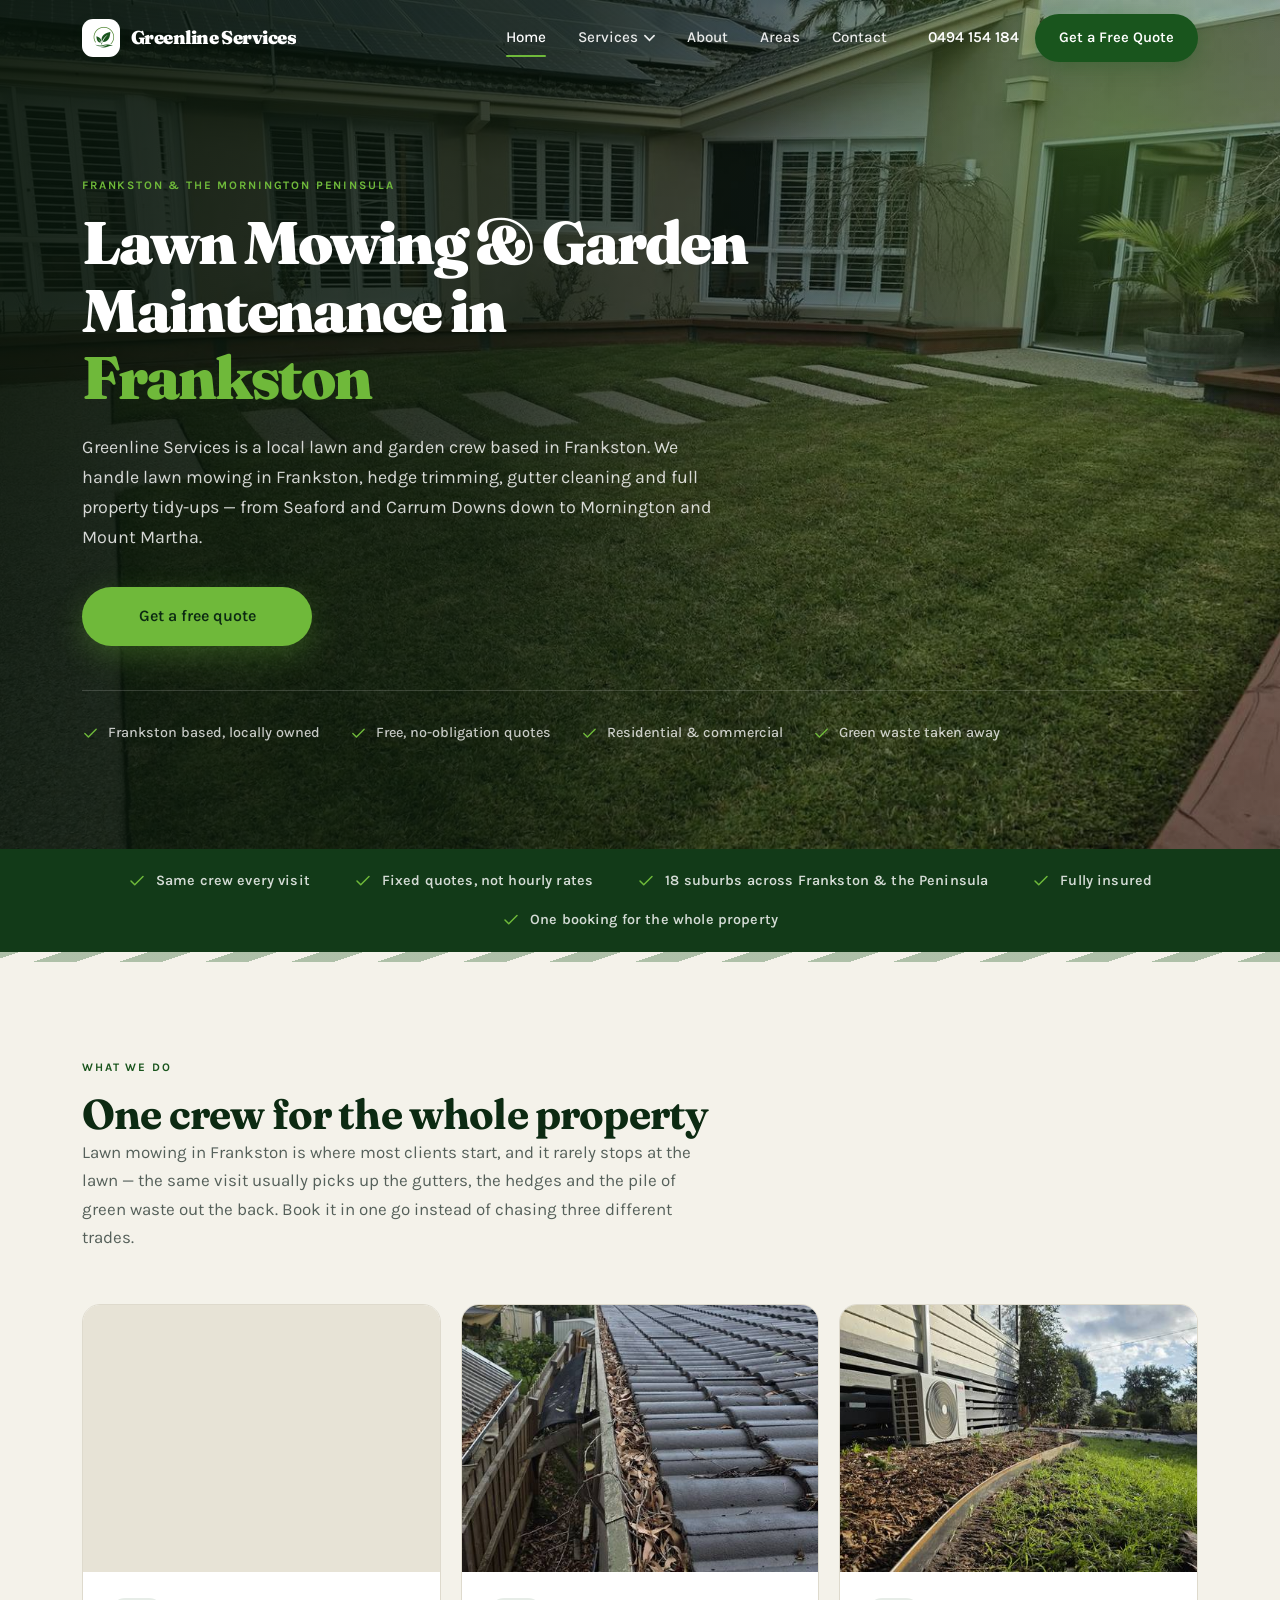
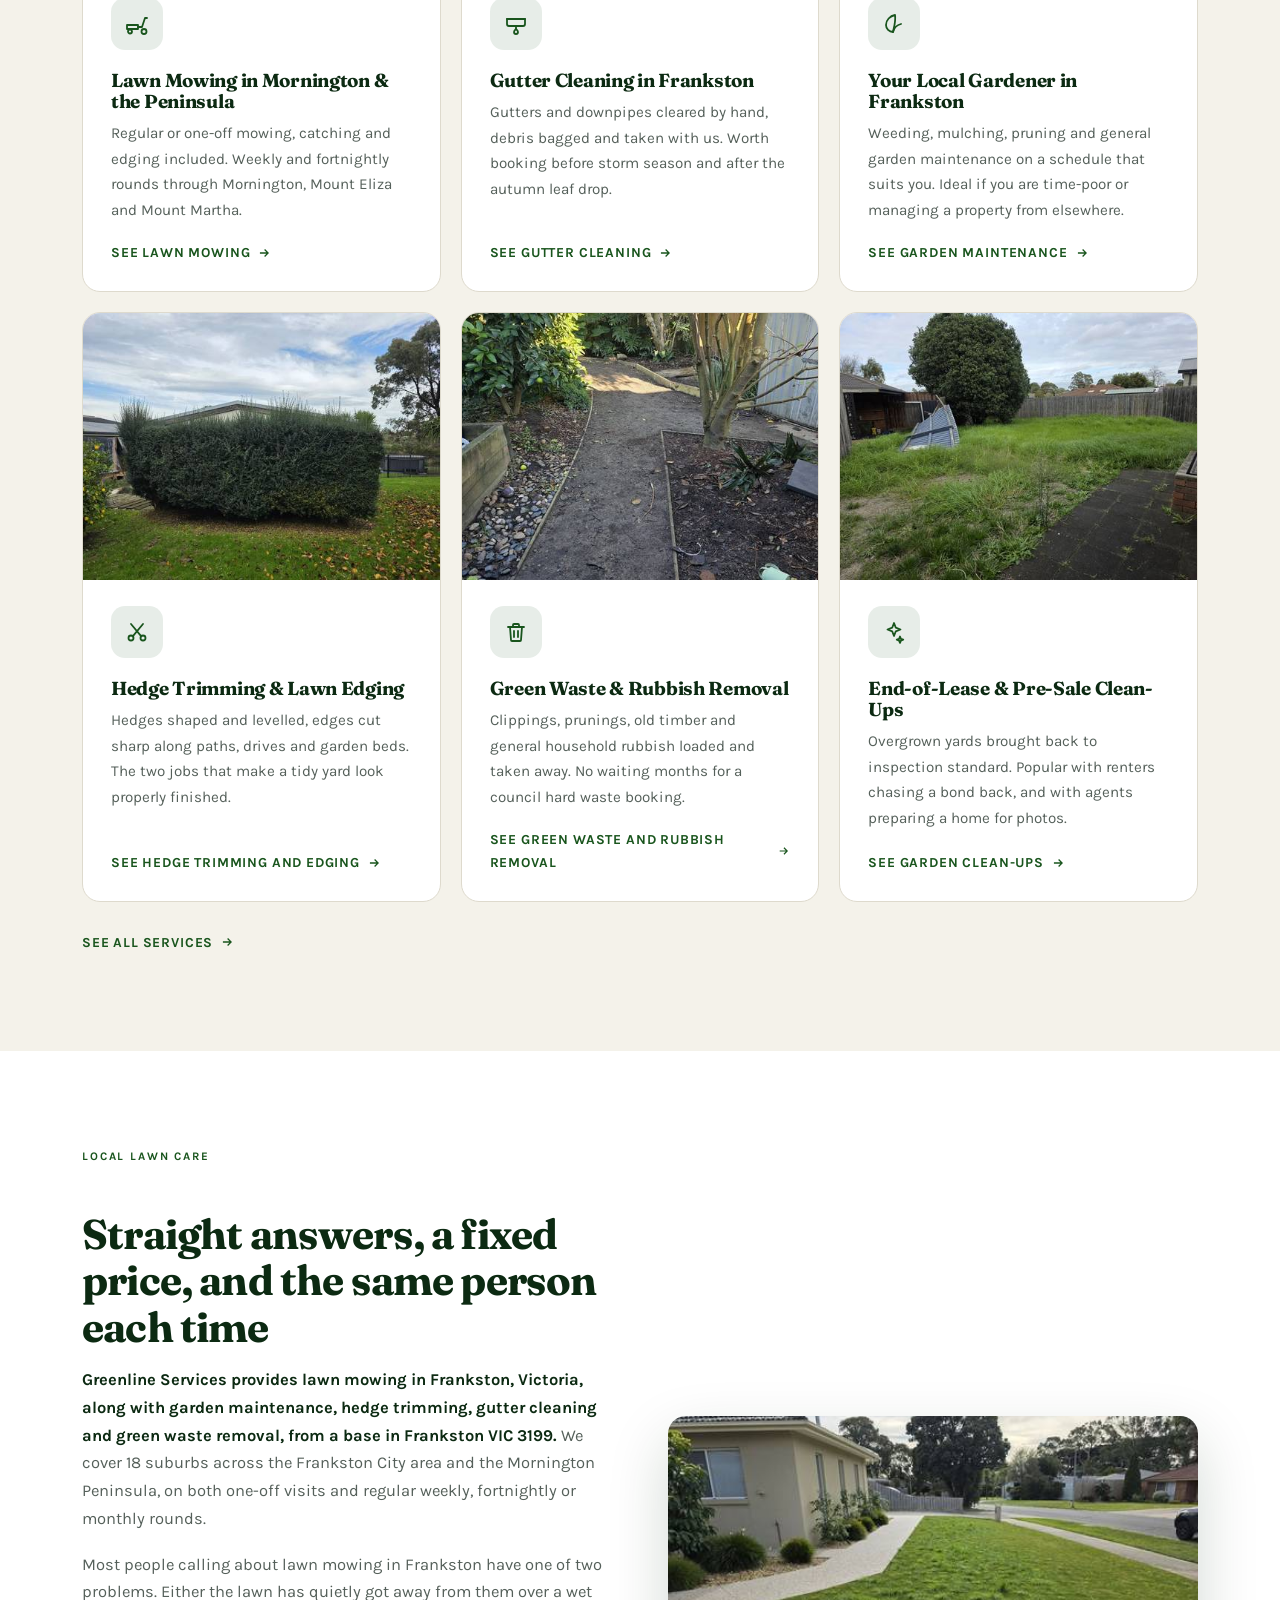
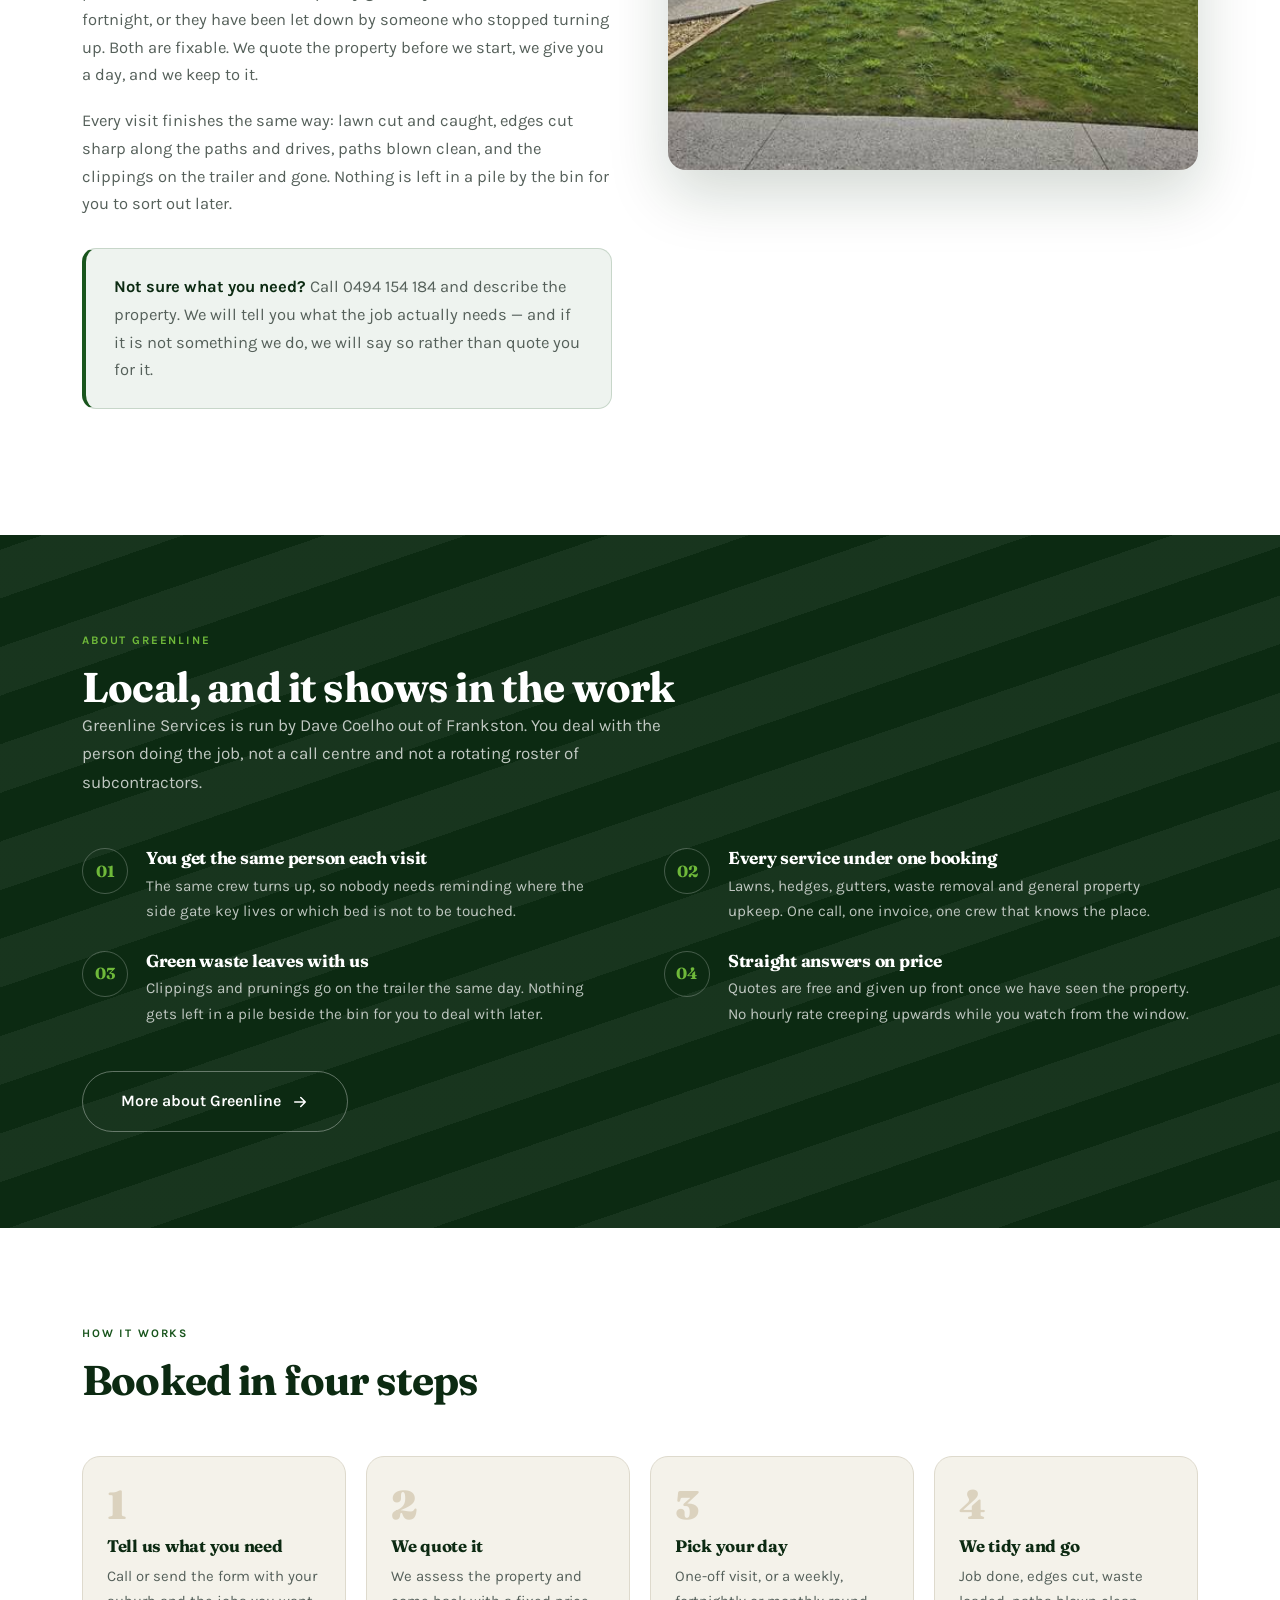
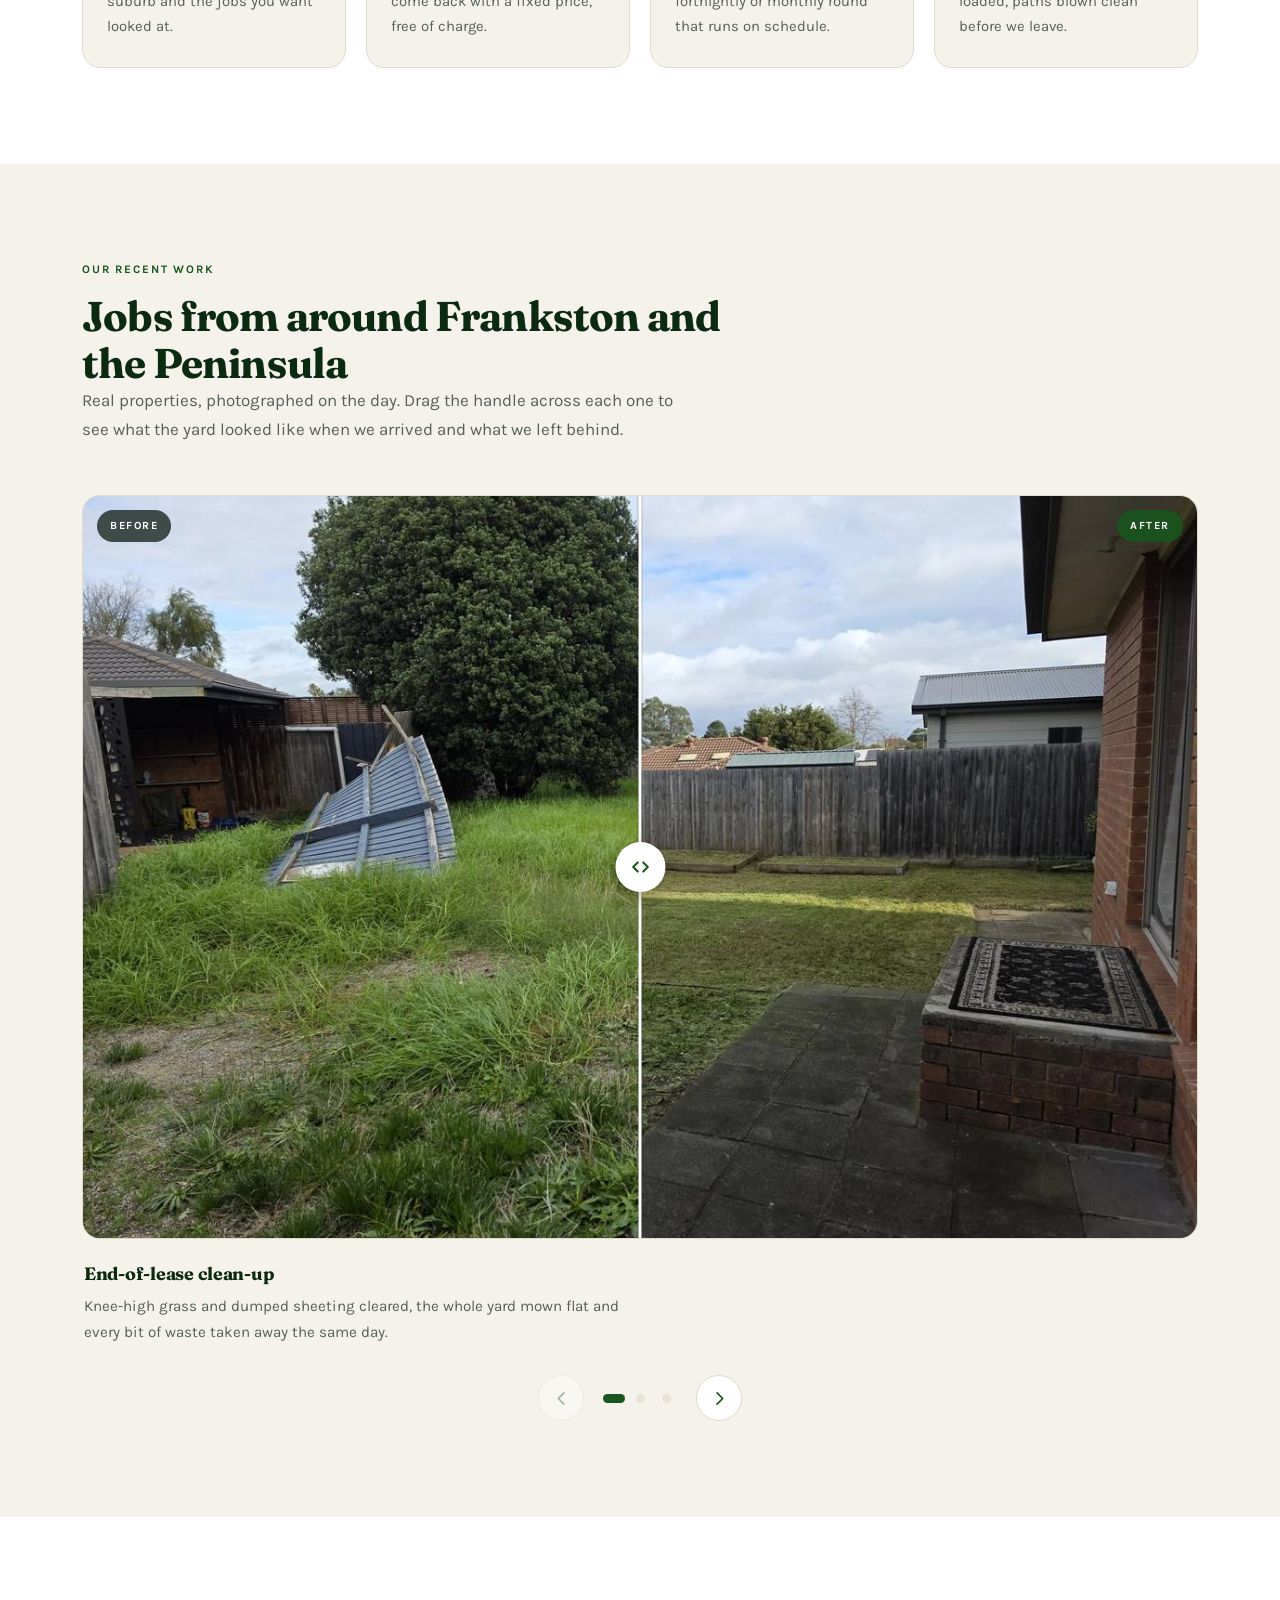
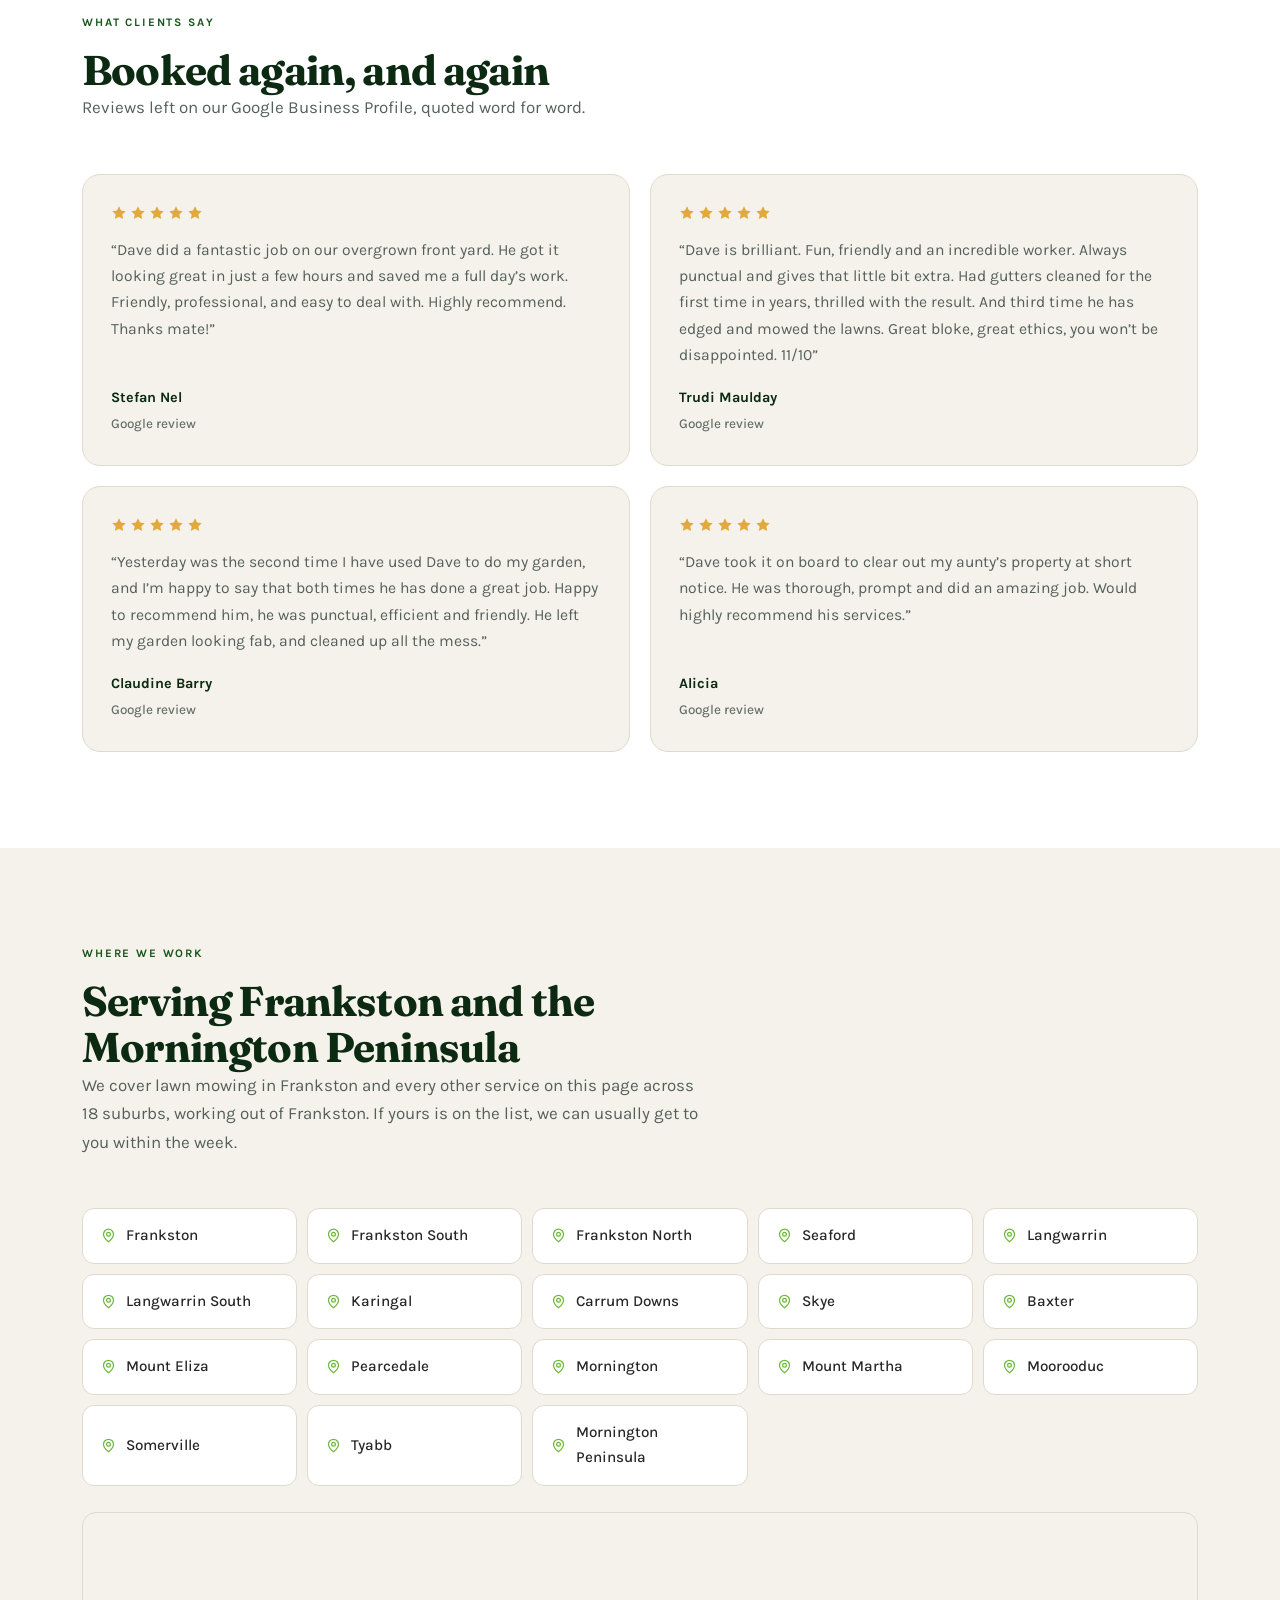
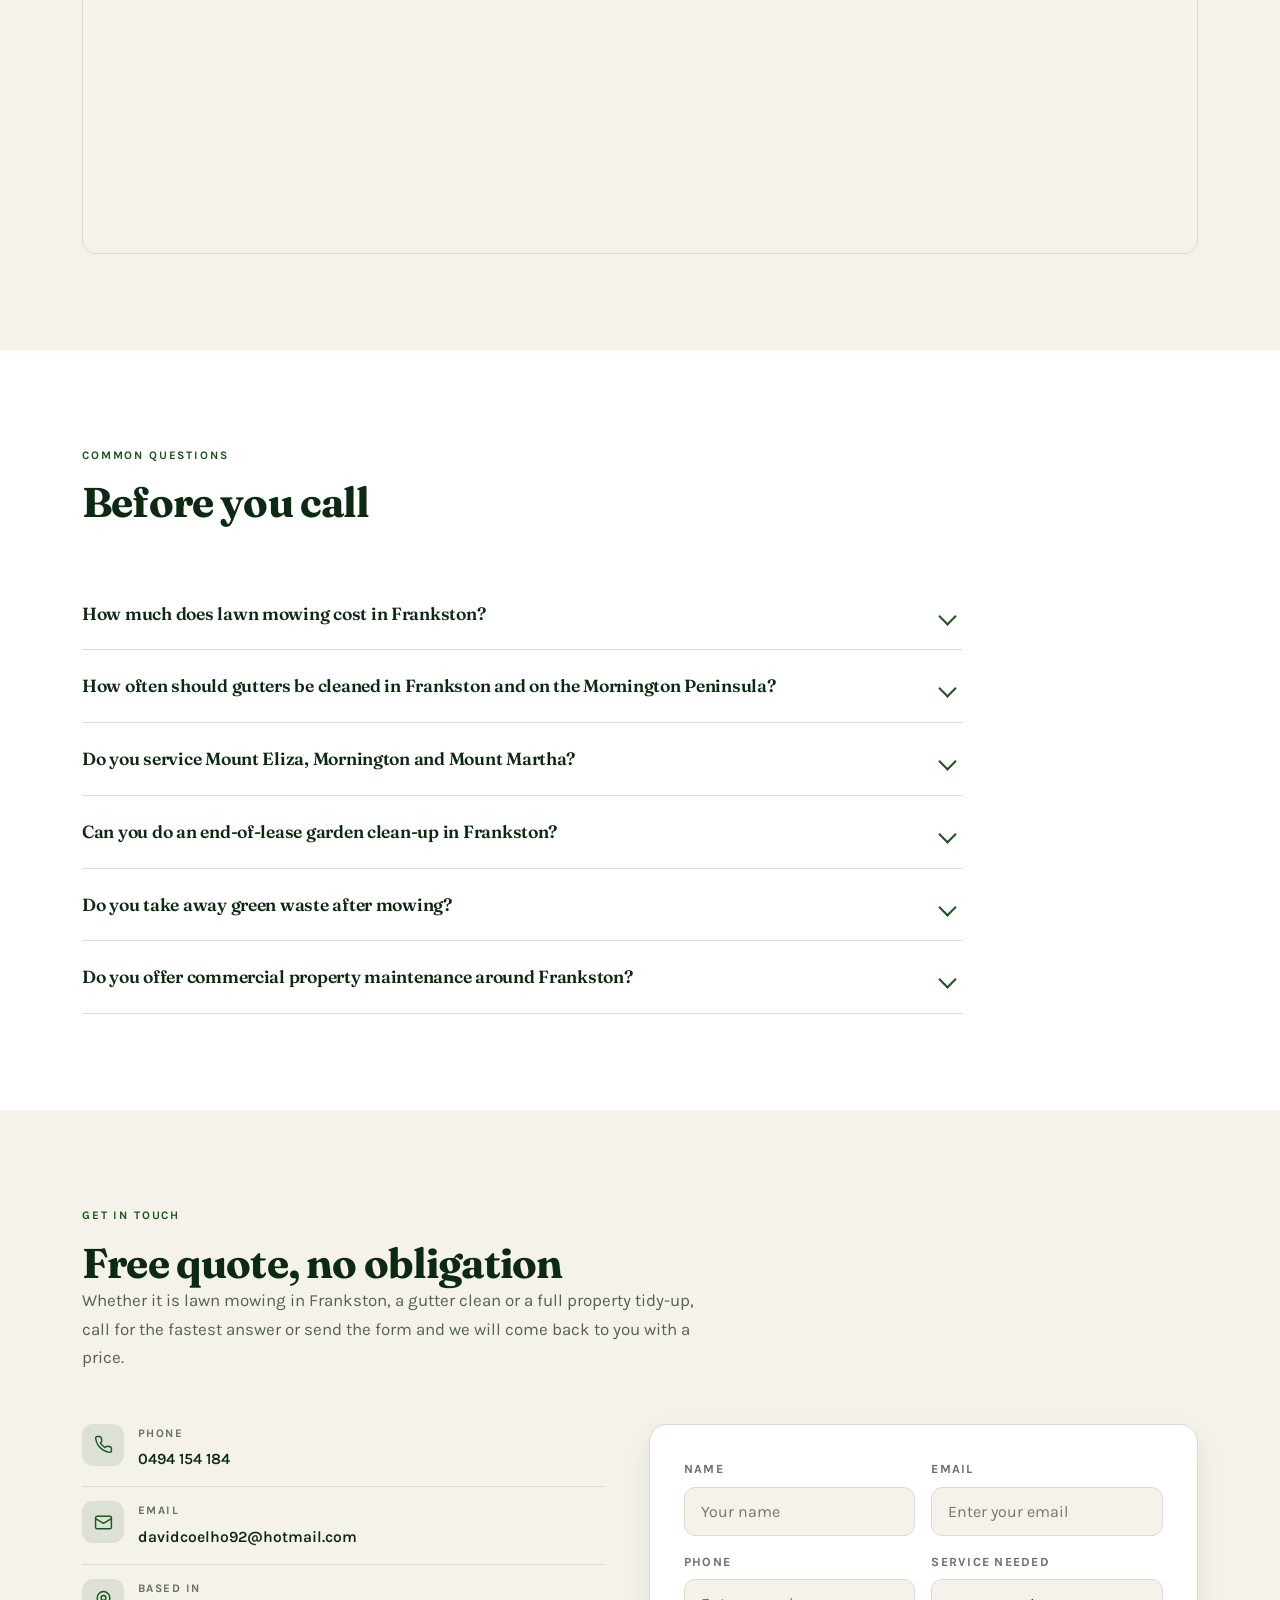
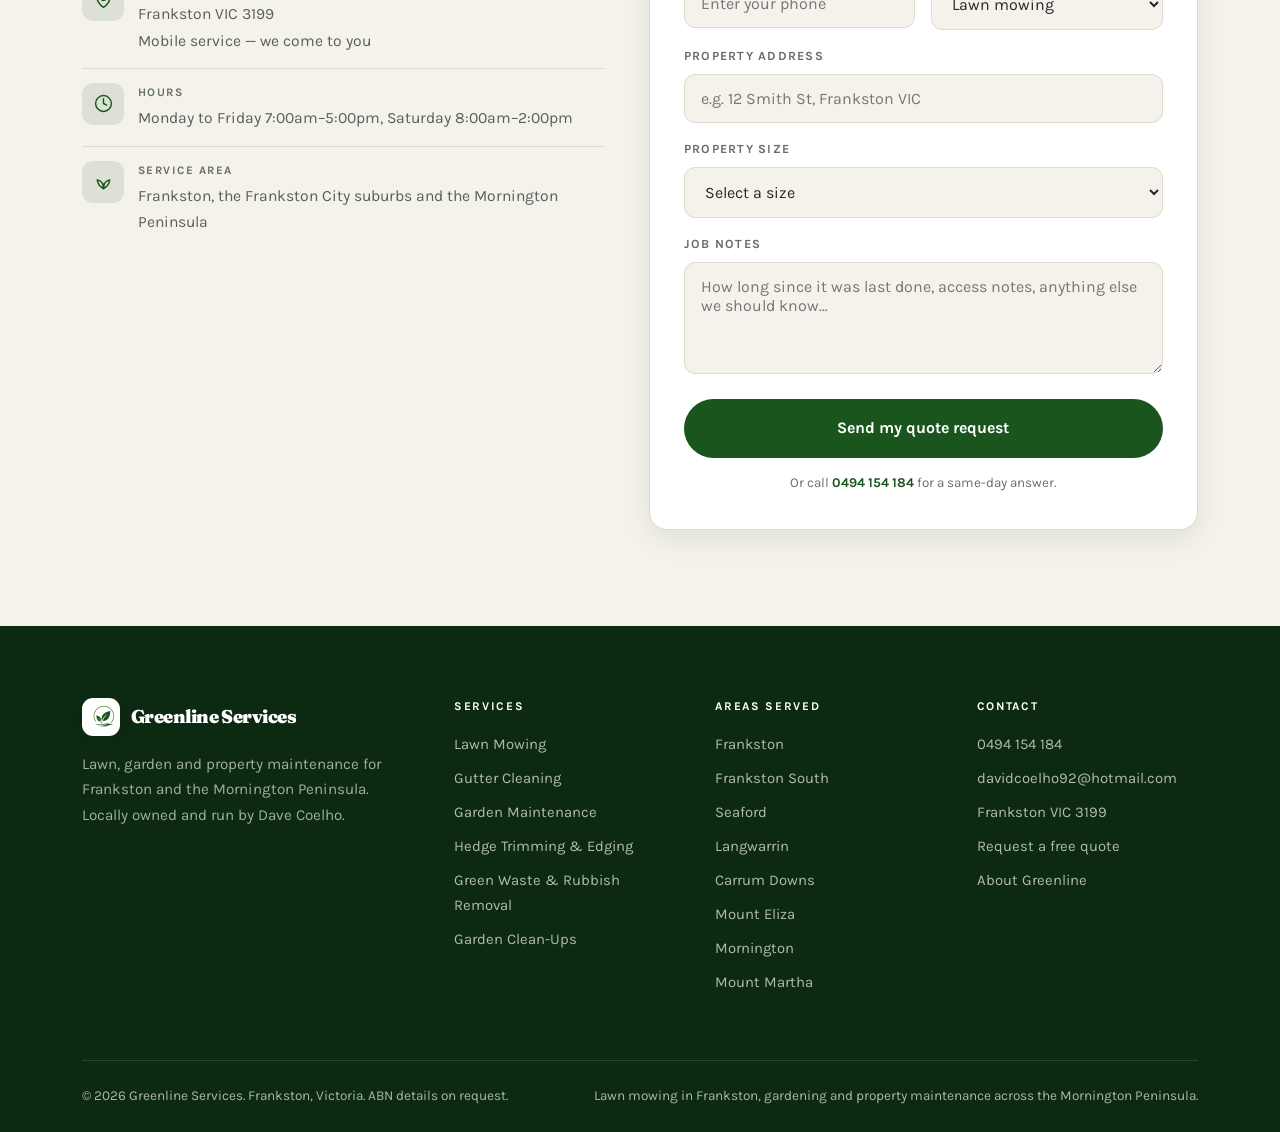
==== index.html @ 337bbac2 "Show only suburb, state and postcode; keep the street address in JSON-LD Visitors now see "Frankston" ====
<!DOCTYPE html>
<html lang="en-AU">
<head>
<meta charset="utf-8">
<meta name="viewport" content="width=device-width, initial-scale=1">
<title>Lawn Mowing Frankston | Garden Care | Greenline Services</title>
<meta name="description" content="Lawn mowing in Frankston from Greenline Services. Local lawn care, garden maintenance, hedge trimming and gutter cleaning across the Mornington Peninsula.">
<link rel="canonical" href="https://greenlineservices.com.au/">
<meta name="robots" content="index, follow, max-image-preview:large, max-snippet:-1">
<meta name="theme-color" content="#0C2A12">
<meta name="geo.region" content="AU-VIC">
<meta name="geo.placename" content="Frankston, Victoria">
<meta name="geo.position" content="-38.1442;145.1281">
<meta name="ICBM" content="-38.1442, 145.1281">

<meta property="og:type" content="website">
<meta property="og:locale" content="en_AU">
<meta property="og:site_name" content="Greenline Services">
<meta property="og:title" content="Lawn Mowing Frankston | Garden Care | Greenline Services">
<meta property="og:description" content="Lawn mowing in Frankston from Greenline Services. Local lawn care, garden maintenance, hedge trimming and gutter cleaning across the Mornington Peninsula.">
<meta property="og:url" content="https://greenlineservices.com.au/">
<meta property="og:image" content="https://greenlineservices.com.au/assets/img/og.jpg">
<meta name="twitter:card" content="summary_large_image">
<meta name="twitter:title" content="Lawn Mowing Frankston | Garden Care | Greenline Services">
<meta name="twitter:description" content="Lawn mowing in Frankston from Greenline Services. Local lawn care, garden maintenance, hedge trimming and gutter cleaning across the Mornington Peninsula.">
<meta name="twitter:image" content="https://greenlineservices.com.au/assets/img/og.jpg">

<link rel="preconnect" href="https://fonts.googleapis.com">
<link rel="preconnect" href="https://fonts.gstatic.com" crossorigin>
<link rel="preload" as="style" href="https://fonts.googleapis.com/css2?family=Fraunces:opsz,wght@9..144,600;9..144,700;9..144,900&family=Karla:wght@400;500;600;700&display=swap">
<link rel="stylesheet" href="https://fonts.googleapis.com/css2?family=Fraunces:opsz,wght@9..144,600;9..144,700;9..144,900&family=Karla:wght@400;500;600;700&display=swap" media="print" onload="this.media='all'">
<noscript><link rel="stylesheet" href="https://fonts.googleapis.com/css2?family=Fraunces:opsz,wght@9..144,600;9..144,700;9..144,900&family=Karla:wght@400;500;600;700&display=swap"></noscript>
<link rel="icon" href="/assets/img/favicon-32.png" sizes="32x32" type="image/png">
<link rel="icon" href="/assets/img/icon-192.png" sizes="192x192" type="image/png">
<link rel="apple-touch-icon" href="/assets/img/apple-touch-icon.png">
<link rel="stylesheet" href="/assets/css/site.min.css">
<link rel="preload" as="image" href="/assets/img/hero.jpg" imagesrcset="/assets/img/hero-480.jpg 480w, /assets/img/hero-800.jpg 800w, /assets/img/hero-1200.jpg 1200w, /assets/img/hero-1600.jpg 1600w, /assets/img/hero.jpg 2000w" imagesizes="100vw" fetchpriority="high">


<script defer
  src="https://link.msgsndr.com/js/external-tracking.js"
  data-tracking-id="tk_9f5144f196b340e59b8396dd9921dc07">
</script>
</head>
<body>
<a class="skip-link" href="#main">Skip to content</a>
<!-- Generated by tools/build.py — edit the content there, not here. Greenline Services, Frankston VIC. -->
<header class="site-header" id="top">
  <div class="nav-inner">
    <a href="/" class="brand" aria-label="Greenline Services home">
      <span class="brand-mark"><img src="/assets/img/logo-mark-120.png" alt="Greenline Services logo" width="120" height="120" decoding="async"></span>
      <span class="brand-name">Greenline Services</span>
    </a>

    <nav class="nav-main" aria-label="Main navigation">
      <a href="/" class="nav-link is-active">Home</a>

      <div class="nav-dropdown">
        <button class="nav-link nav-trigger" aria-expanded="false" aria-controls="services-menu">
          Services
          <svg class="caret" viewBox="0 0 12 8" aria-hidden="true"><path d="M1 1.5 6 6.5l5-5" fill="none" stroke="currentColor" stroke-width="1.8" stroke-linecap="round"/></svg>
        </button>
        <div class="dropdown-panel" id="services-menu" role="menu">
          <a class="dd-item" role="menuitem" href="/services/">
            <span class="dd-icon" aria-hidden="true"><svg viewBox="0 0 24 24" aria-hidden="true"><rect x="3" y="3" width="7" height="7" rx="2"/><rect x="14" y="3" width="7" height="7" rx="2"/><rect x="3" y="14" width="7" height="7" rx="2"/><rect x="14" y="14" width="7" height="7" rx="2"/></svg></span>
            <span class="dd-text"><strong>All Services</strong><em>Complete property upkeep</em></span>
          </a><a class="dd-item" role="menuitem" href="/services/lawn-mowing/">
            <span class="dd-icon" aria-hidden="true"><svg viewBox="0 0 24 24" aria-hidden="true"><path d="M2 17h11v-4H2z"/><circle cx="5" cy="19.5" r="2"/><circle cx="19" cy="19.5" r="2.5"/><path d="M13 15h4l3-9h2"/></svg></span>
            <span class="dd-text"><strong>Lawn Mowing</strong><em>Mornington, Mount Eliza &amp; the Peninsula</em></span>
          </a><a class="dd-item" role="menuitem" href="/services/gutter-cleaning/">
            <span class="dd-icon" aria-hidden="true"><svg viewBox="0 0 24 24" aria-hidden="true"><path d="M3 7h18"/><path d="M3 7v5a2 2 0 0 0 2 2h14a2 2 0 0 0 2-2V7"/><path d="M12 14v3"/><path d="M12 22a2 2 0 0 1-2-2c0-1.2 2-3 2-3s2 1.8 2 3a2 2 0 0 1-2 2Z"/></svg></span>
            <span class="dd-text"><strong>Gutter Cleaning</strong><em>Frankston, Seaford &amp; Carrum Downs</em></span>
          </a><a class="dd-item" role="menuitem" href="/services/garden-maintenance/">
            <span class="dd-icon" aria-hidden="true"><svg viewBox="0 0 24 24" aria-hidden="true"><path d="M11 20A7 7 0 0 1 4 13c0-5 4-9 9-10 1 6-1 12-2 17Z"/><path d="M11 20c1-4 4-7 8-8"/></svg></span>
            <span class="dd-text"><strong>Garden Maintenance</strong><em>Frankston &amp; Frankston South</em></span>
          </a><a class="dd-item" role="menuitem" href="/services/hedge-trimming/">
            <span class="dd-icon" aria-hidden="true"><svg viewBox="0 0 24 24" aria-hidden="true"><circle cx="6" cy="18" r="2.5"/><circle cx="18" cy="18" r="2.5"/><path d="M7.7 16.3 18 4"/><path d="M16.3 16.3 6 4"/></svg></span>
            <span class="dd-text"><strong>Hedge Trimming &amp; Edging</strong><em>Langwarrin, Karingal &amp; Baxter</em></span>
          </a><a class="dd-item" role="menuitem" href="/services/rubbish-removal/">
            <span class="dd-icon" aria-hidden="true"><svg viewBox="0 0 24 24" aria-hidden="true"><path d="M4 7h16"/><path d="M9 7V5a1 1 0 0 1 1-1h4a1 1 0 0 1 1 1v2"/><path d="M6 7l1 13a1 1 0 0 0 1 1h8a1 1 0 0 0 1-1l1-13"/><path d="M10 11v6M14 11v6"/></svg></span>
            <span class="dd-text"><strong>Green Waste &amp; Rubbish Removal</strong><em>Frankston, Skye &amp; Carrum Downs</em></span>
          </a><a class="dd-item" role="menuitem" href="/services/garden-clean-ups/">
            <span class="dd-icon" aria-hidden="true"><svg viewBox="0 0 24 24" aria-hidden="true"><path d="M12 3l1.8 4.7L18.5 9.5 13.8 11.3 12 16l-1.8-4.7L5.5 9.5l4.7-1.8Z"/><path d="M18 16.5l.9 2.3 2.3.9-2.3.9-.9 2.3-.9-2.3-2.3-.9 2.3-.9Z"/></svg></span>
            <span class="dd-text"><strong>Garden Clean-Ups</strong><em>End-of-lease &amp; pre-sale, Mount Eliza</em></span>
          </a>
        </div>
      </div>

      <a href="/about/" class="nav-link">About</a>
      <a href="/#areas" class="nav-link">Areas</a>
      <a href="/contact/" class="nav-link">Contact</a>
    </nav>

    <div class="nav-actions">
      <a href="tel:+61494154184" class="nav-phone">0494 154 184</a>
      <a href="/contact/" class="btn-cta" data-quote-open>Get a Free Quote</a>
    </div>

    <button class="nav-burger" aria-label="Open menu" aria-expanded="false" aria-controls="mobile-nav">
      <span></span><span></span><span></span>
    </button>
  </div>
</header>

<div class="scrim" hidden></div>

<nav class="mobile-nav" id="mobile-nav" aria-label="Mobile navigation">
  <a href="/">Home</a>
  <button class="acc-btn" aria-expanded="false">Services <span aria-hidden="true">+</span></button>
  <div class="acc-body">
    <a href="/services/">All Services</a>
    <a href="/services/lawn-mowing/">Lawn Mowing</a><a href="/services/gutter-cleaning/">Gutter Cleaning</a><a href="/services/garden-maintenance/">Garden Maintenance</a><a href="/services/hedge-trimming/">Hedge Trimming &amp; Edging</a><a href="/services/rubbish-removal/">Green Waste &amp; Rubbish Removal</a><a href="/services/garden-clean-ups/">Garden Clean-Ups</a>
  </div>
  <a href="/about/">About</a>
  <a href="/#areas">Areas</a>
  <a href="/contact/">Contact</a>
  <a href="/contact/" data-quote-open class="mobile-quote">Get a free quote</a>
  <a href="tel:+61494154184">Call 0494 154 184</a>
</nav>
<main id="main">
<section class="hero">
  <div class="hero-media" aria-hidden="true"><img src="/assets/img/hero.jpg" srcset="/assets/img/hero-480.jpg 480w, /assets/img/hero-800.jpg 800w, /assets/img/hero-1200.jpg 1200w, /assets/img/hero-1600.jpg 1600w, /assets/img/hero.jpg 2000w" sizes="100vw" alt="Freshly mown back lawn with stepping stones and clipped garden beds at a Frankston home maintained by Greenline Services" width="2000" height="1125" loading="eager" fetchpriority="high" decoding="async"></div>
  <div class="hero-in">
    <span class="eyebrow">Frankston &amp; the Mornington Peninsula</span>
    <h1>Lawn Mowing &amp; Garden Maintenance in <em>Frankston</em></h1>
    <p class="hero-sub">Greenline Services is a local lawn and garden crew based in Frankston. We handle lawn mowing in Frankston, hedge trimming, gutter cleaning and full property tidy-ups &mdash; from Seaford and Carrum Downs down to Mornington and Mount Martha.</p>
    <div class="hero-cta">
      <button type="button" class="btn-lg btn-solid" data-quote-open>Get a free quote</button>
    </div>
    <div class="hero-strip">
      <div><svg viewBox="0 0 24 24" aria-hidden="true"><path d="M20 6 9 17l-5-5"/></svg>Frankston based, locally owned</div>
      <div><svg viewBox="0 0 24 24" aria-hidden="true"><path d="M20 6 9 17l-5-5"/></svg>Free, no-obligation quotes</div>
      <div><svg viewBox="0 0 24 24" aria-hidden="true"><path d="M20 6 9 17l-5-5"/></svg>Residential &amp; commercial</div>
      <div><svg viewBox="0 0 24 24" aria-hidden="true"><path d="M20 6 9 17l-5-5"/></svg>Green waste taken away</div>
    </div>
  </div>
</section>

<div class="trustbar">
  <div class="wrap">
    <ul>
      <li><svg viewBox="0 0 24 24" aria-hidden="true"><path d="M20 6 9 17l-5-5"/></svg>Same crew every visit</li>
      <li><svg viewBox="0 0 24 24" aria-hidden="true"><path d="M20 6 9 17l-5-5"/></svg>Fixed quotes, not hourly rates</li>
      <li><svg viewBox="0 0 24 24" aria-hidden="true"><path d="M20 6 9 17l-5-5"/></svg>18 suburbs across Frankston &amp; the Peninsula</li>
      <li><svg viewBox="0 0 24 24" aria-hidden="true"><path d="M20 6 9 17l-5-5"/></svg>Fully insured</li>
      <li><svg viewBox="0 0 24 24" aria-hidden="true"><path d="M20 6 9 17l-5-5"/></svg>One booking for the whole property</li>
    </ul>
  </div>
</div>

<hr class="stripe-rule">



<!-- ===== SERVICES ===== -->
<section class="sec" id="services">
  <div class="wrap">
    <div class="sec-head">
      <span class="eyebrow">What we do</span>
      <h2>One crew for the whole property</h2>
      <p class="lede">Lawn mowing in Frankston is where most clients start, and it rarely stops at the lawn &mdash; the same visit usually picks up the gutters, the hedges and the pile of green waste out the back. Book it in one go instead of chasing three different trades.</p>
    </div>
    <div class="svc-grid"><a class="svc" href="/services/lawn-mowing/">
        <span class="svc-photo"><img src="/assets/img/lawn-mowing.jpg" srcset="/assets/img/lawn-mowing-480.jpg 480w, /assets/img/lawn-mowing-800.jpg 800w, /assets/img/lawn-mowing-1200.jpg 1200w, /assets/img/lawn-mowing.jpg 1600w" sizes="(max-width:600px) 100vw, (max-width:1040px) 50vw, 360px" alt="Front lawn mown and edged along the footpath and driveway on a Mornington Peninsula property" width="1600" height="1200" loading="lazy" decoding="async"></span>
        <span class="svc-body">
          <span class="svc-icon" aria-hidden="true"><svg viewBox="0 0 24 24"><path d="M2 17h11v-4H2z"/><circle cx="5" cy="19.5" r="2"/><circle cx="19" cy="19.5" r="2.5"/><path d="M13 15h4l3-9h2"/></svg></span>
          <h3>Lawn Mowing in Mornington &amp; the Peninsula</h3>
          <p>Regular or one-off mowing, catching and edging included. Weekly and fortnightly rounds through Mornington, Mount Eliza and Mount Martha.</p>
          <span class="svc-link">See lawn mowing <svg viewBox="0 0 24 24" aria-hidden="true"><path d="M5 12h14M13 6l6 6-6 6"/></svg></span>
        </span>
      </a><a class="svc" href="/services/gutter-cleaning/">
        <span class="svc-photo"><img src="/assets/img/gutter-cleaning.jpg" srcset="/assets/img/gutter-cleaning-480.jpg 480w, /assets/img/gutter-cleaning-800.jpg 800w, /assets/img/gutter-cleaning-1200.jpg 1200w, /assets/img/gutter-cleaning.jpg 1600w" sizes="(max-width:600px) 100vw, (max-width:1040px) 50vw, 360px" alt="Roof gutter in Frankston packed with gum leaves and bark before a Greenline Services gutter clean" width="1600" height="1200" loading="lazy" decoding="async"></span>
        <span class="svc-body">
          <span class="svc-icon" aria-hidden="true"><svg viewBox="0 0 24 24"><path d="M3 7h18"/><path d="M3 7v5a2 2 0 0 0 2 2h14a2 2 0 0 0 2-2V7"/><path d="M12 14v3"/><path d="M12 22a2 2 0 0 1-2-2c0-1.2 2-3 2-3s2 1.8 2 3a2 2 0 0 1-2 2Z"/></svg></span>
          <h3>Gutter Cleaning in Frankston</h3>
          <p>Gutters and downpipes cleared by hand, debris bagged and taken with us. Worth booking before storm season and after the autumn leaf drop.</p>
          <span class="svc-link">See gutter cleaning <svg viewBox="0 0 24 24" aria-hidden="true"><path d="M5 12h14M13 6l6 6-6 6"/></svg></span>
        </span>
      </a><a class="svc" href="/services/garden-maintenance/">
        <span class="svc-photo"><img src="/assets/img/garden-maintenance.jpg" srcset="/assets/img/garden-maintenance-480.jpg 480w, /assets/img/garden-maintenance-800.jpg 800w, /assets/img/garden-maintenance-1200.jpg 1200w, /assets/img/garden-maintenance.jpg 1600w" sizes="(max-width:600px) 100vw, (max-width:1040px) 50vw, 360px" alt="Garden bed remulched and re-edged beside a mown lawn during a regular garden maintenance visit in Frankston" width="1600" height="1200" loading="lazy" decoding="async"></span>
        <span class="svc-body">
          <span class="svc-icon" aria-hidden="true"><svg viewBox="0 0 24 24"><path d="M11 20A7 7 0 0 1 4 13c0-5 4-9 9-10 1 6-1 12-2 17Z"/><path d="M11 20c1-4 4-7 8-8"/></svg></span>
          <h3>Your Local Gardener in Frankston</h3>
          <p>Weeding, mulching, pruning and general garden maintenance on a schedule that suits you. Ideal if you are time-poor or managing a property from elsewhere.</p>
          <span class="svc-link">See garden maintenance <svg viewBox="0 0 24 24" aria-hidden="true"><path d="M5 12h14M13 6l6 6-6 6"/></svg></span>
        </span>
      </a><a class="svc" href="/services/hedge-trimming/">
        <span class="svc-photo"><img src="/assets/img/hedge-trimming.jpg" srcset="/assets/img/hedge-trimming-480.jpg 480w, /assets/img/hedge-trimming-800.jpg 800w, /assets/img/hedge-trimming-1200.jpg 1200w, /assets/img/hedge-trimming.jpg 1600w" sizes="(max-width:600px) 100vw, (max-width:1040px) 50vw, 360px" alt="Large hedge cut square and level on every face after hedge trimming in Frankston" width="1600" height="1200" loading="lazy" decoding="async"></span>
        <span class="svc-body">
          <span class="svc-icon" aria-hidden="true"><svg viewBox="0 0 24 24"><circle cx="6" cy="18" r="2.5"/><circle cx="18" cy="18" r="2.5"/><path d="M7.7 16.3 18 4"/><path d="M16.3 16.3 6 4"/></svg></span>
          <h3>Hedge Trimming &amp; Lawn Edging</h3>
          <p>Hedges shaped and levelled, edges cut sharp along paths, drives and garden beds. The two jobs that make a tidy yard look properly finished.</p>
          <span class="svc-link">See hedge trimming and edging <svg viewBox="0 0 24 24" aria-hidden="true"><path d="M5 12h14M13 6l6 6-6 6"/></svg></span>
        </span>
      </a><a class="svc" href="/services/rubbish-removal/">
        <span class="svc-photo"><img src="/assets/img/rubbish-removal.jpg" srcset="/assets/img/rubbish-removal-480.jpg 480w, /assets/img/rubbish-removal-800.jpg 800w, /assets/img/rubbish-removal-1200.jpg 1200w, /assets/img/rubbish-removal.jpg 1600w" sizes="(max-width:600px) 100vw, (max-width:1040px) 50vw, 360px" alt="Backyard cleared back to bare ground in Frankston, with all green waste and rubbish taken away" width="1600" height="1200" loading="lazy" decoding="async"></span>
        <span class="svc-body">
          <span class="svc-icon" aria-hidden="true"><svg viewBox="0 0 24 24"><path d="M4 7h16"/><path d="M9 7V5a1 1 0 0 1 1-1h4a1 1 0 0 1 1 1v2"/><path d="M6 7l1 13a1 1 0 0 0 1 1h8a1 1 0 0 0 1-1l1-13"/><path d="M10 11v6M14 11v6"/></svg></span>
          <h3>Green Waste &amp; Rubbish Removal</h3>
          <p>Clippings, prunings, old timber and general household rubbish loaded and taken away. No waiting months for a council hard waste booking.</p>
          <span class="svc-link">See green waste and rubbish removal <svg viewBox="0 0 24 24" aria-hidden="true"><path d="M5 12h14M13 6l6 6-6 6"/></svg></span>
        </span>
      </a><a class="svc" href="/services/garden-clean-ups/">
        <span class="svc-photo"><img src="/assets/img/garden-clean-ups.jpg" srcset="/assets/img/garden-clean-ups-480.jpg 480w, /assets/img/garden-clean-ups-800.jpg 800w, /assets/img/garden-clean-ups-1200.jpg 1200w, /assets/img/garden-clean-ups.jpg 1600w" sizes="(max-width:600px) 100vw, (max-width:1040px) 50vw, 360px" alt="Overgrown Frankston backyard with knee-high grass and debris, before an end-of-lease garden clean up" width="1600" height="1200" loading="lazy" decoding="async"></span>
        <span class="svc-body">
          <span class="svc-icon" aria-hidden="true"><svg viewBox="0 0 24 24"><path d="M12 3l1.8 4.7L18.5 9.5 13.8 11.3 12 16l-1.8-4.7L5.5 9.5l4.7-1.8Z"/><path d="M18 16.5l.9 2.3 2.3.9-2.3.9-.9 2.3-.9-2.3-2.3-.9 2.3-.9Z"/></svg></span>
          <h3>End-of-Lease &amp; Pre-Sale Clean-Ups</h3>
          <p>Overgrown yards brought back to inspection standard. Popular with renters chasing a bond back, and with agents preparing a home for photos.</p>
          <span class="svc-link">See garden clean-ups <svg viewBox="0 0 24 24" aria-hidden="true"><path d="M5 12h14M13 6l6 6-6 6"/></svg></span>
        </span>
      </a></div>
    <p style="margin-top:26px"><a href="/services/" class="svc-link">See all services <svg viewBox="0 0 24 24" aria-hidden="true"><path d="M5 12h14M13 6l6 6-6 6"/></svg></a></p>
  </div>
</section>

<!-- ===== INTRO / GEO ANSWER BLOCK ===== -->
<section class="sec sec-alt">
  <div class="wrap">
    <div class="split">
      <div class="prose">
        <span class="eyebrow">Local lawn care</span>
        <h2>Straight answers, a fixed price, and the same person each time</h2>
        <p><strong>Greenline Services provides lawn mowing in Frankston, Victoria, along with garden maintenance, hedge trimming, gutter cleaning and green waste removal, from a base in Frankston VIC 3199.</strong> We cover 18 suburbs across the Frankston City area and the Mornington Peninsula, on both one-off visits and regular weekly, fortnightly or monthly rounds.</p>
        <p>Most people calling about lawn mowing in Frankston have one of two problems. Either the lawn has quietly got away from them over a wet fortnight, or they have been let down by someone who stopped turning up. Both are fixable. We quote the property before we start, we give you a day, and we keep to it.</p>
        <p>Every visit finishes the same way: lawn cut and caught, edges cut sharp along the paths and drives, paths blown clean, and the clippings on the trailer and gone. Nothing is left in a pile by the bin for you to sort out later.</p>
        <div class="callout">
          <p><strong>Not sure what you need?</strong> Call 0494 154 184 and describe the property. We will tell you what the job actually needs &mdash; and if it is not something we do, we will say so rather than quote you for it.</p>
        </div>
      </div>
      <div class="split-media"><img src="/assets/img/lawn-mowing.jpg" srcset="/assets/img/lawn-mowing-480.jpg 480w, /assets/img/lawn-mowing-800.jpg 800w, /assets/img/lawn-mowing-1200.jpg 1200w, /assets/img/lawn-mowing.jpg 1600w" sizes="(max-width:900px) 100vw, 50vw" alt="Front lawn mown and edged along the footpath and driveway on a Mornington Peninsula property" width="1600" height="1200" loading="lazy" decoding="async"></div>
    </div>
  </div>
</section>

<!-- ===== WHY / ABOUT ===== -->
<section class="sec sec-dark" id="about">
  <div class="stripes" aria-hidden="true"></div>
  <div class="wrap" style="position:relative;z-index:2">
    <div class="sec-head">
      <span class="eyebrow">About Greenline</span>
      <h2>Local, and it shows in the work</h2>
      <p class="lede">Greenline Services is run by Dave Coelho out of Frankston. You deal with the person doing the job, not a call centre and not a rotating roster of subcontractors.</p>
    </div>
    <div class="why-grid">
      <div class="why-item">
        <span class="why-num">01</span>
        <div><h3>You get the same person each visit</h3><p>The same crew turns up, so nobody needs reminding where the side gate key lives or which bed is not to be touched.</p></div>
      </div>
      <div class="why-item">
        <span class="why-num">02</span>
        <div><h3>Every service under one booking</h3><p>Lawns, hedges, gutters, waste removal and general property upkeep. One call, one invoice, one crew that knows the place.</p></div>
      </div>
      <div class="why-item">
        <span class="why-num">03</span>
        <div><h3>Green waste leaves with us</h3><p>Clippings and prunings go on the trailer the same day. Nothing gets left in a pile beside the bin for you to deal with later.</p></div>
      </div>
      <div class="why-item">
        <span class="why-num">04</span>
        <div><h3>Straight answers on price</h3><p>Quotes are free and given up front once we have seen the property. No hourly rate creeping upwards while you watch from the window.</p></div>
      </div>
    </div>
    <div class="hero-cta" style="margin-top:44px;margin-bottom:0">
      <a href="/about/" class="btn-lg btn-ghost">More about Greenline <svg viewBox="0 0 24 24" aria-hidden="true"><path d="M5 12h14M13 6l6 6-6 6"/></svg></a>
    </div>
  </div>
</section>

<!-- ===== PROCESS ===== -->
<section class="sec sec-alt">
  <div class="wrap">
    <div class="sec-head">
      <span class="eyebrow">How it works</span>
      <h2>Booked in four steps</h2>
    </div>
    <div class="steps">
      <div class="step"><div class="step-n">1</div><h3>Tell us what you need</h3><p>Call or send the form with your suburb and the jobs you want looked at.</p></div>
      <div class="step"><div class="step-n">2</div><h3>We quote it</h3><p>We assess the property and come back with a fixed price, free of charge.</p></div>
      <div class="step"><div class="step-n">3</div><h3>Pick your day</h3><p>One-off visit, or a weekly, fortnightly or monthly round that runs on schedule.</p></div>
      <div class="step"><div class="step-n">4</div><h3>We tidy and go</h3><p>Job done, edges cut, waste loaded, paths blown clean before we leave.</p></div>
    </div>
  </div>
</section>

<!-- ===== RECENT WORK ===== -->
<section class="sec">
  <div class="wrap">
    <div class="sec-head">
      <span class="eyebrow">Our recent work</span>
      <h2>Jobs from around Frankston and the Peninsula</h2>
      <p class="lede">Real properties, photographed on the day. Drag the handle across each one to see what the yard looked like when we arrived and what we left behind.</p>
    </div>
    <div class="ba-slider" data-ba-slider>
      <div class="ba-track" data-ba-track tabindex="0" aria-label="Before and after jobs, scrollable">
        <div class="ba-slide" role="group" aria-roledescription="slide" aria-label="1 of 3: End-of-lease clean-up">
        <div class="ba" style="--pos:50%">
          <div class="ba-frame">
            <img src="/assets/img/ba1-after.jpg" srcset="/assets/img/ba1-after-480.jpg 480w, /assets/img/ba1-after-800.jpg 800w, /assets/img/ba1-after.jpg 1200w" sizes="(max-width:1244px) 100vw, 1116px" alt="The same Frankston backyard after the clean-up, mown flat with the paving cleared and the waste gone" class="ba-img" width="1200" height="900" loading="lazy" decoding="async">
            <div class="ba-clip"><img src="/assets/img/ba1-before.jpg" srcset="/assets/img/ba1-before-480.jpg 480w, /assets/img/ba1-before-800.jpg 800w, /assets/img/ba1-before.jpg 1200w" sizes="(max-width:1244px) 100vw, 1116px" alt="Overgrown Frankston backyard before a clean-up, with knee-high grass and dumped sheeting against the fence" class="ba-img" width="1200" height="900" loading="lazy" decoding="async"></div>
            <span class="ba-tag ba-tag-before" aria-hidden="true">Before</span>
            <span class="ba-tag ba-tag-after" aria-hidden="true">After</span>
            <span class="ba-divider" aria-hidden="true"><span class="ba-knob"><svg viewBox="0 0 24 24" aria-hidden="true"><path d="M9 7 4 12l5 5M15 7l5 5-5 5"/></svg></span></span>
            <input class="ba-range" type="range" min="0" max="100" value="50" step="1"
                   aria-label="End-of-lease clean-up: drag to compare the before and after photos">
          </div>
          <div class="ba-caption"><b>End-of-lease clean-up</b>Knee-high grass and dumped sheeting cleared, the whole yard mown flat and every bit of waste taken away the same day.</div>
        </div>
      </div><div class="ba-slide" role="group" aria-roledescription="slide" aria-label="2 of 3: Back lawn brought back">
        <div class="ba" style="--pos:50%">
          <div class="ba-frame">
            <img src="/assets/img/ba2-after.jpg" srcset="/assets/img/ba2-after-480.jpg 480w, /assets/img/ba2-after-800.jpg 800w, /assets/img/ba2-after.jpg 1200w" sizes="(max-width:1244px) 100vw, 1116px" alt="The same back lawn mown even and edged along the garden beds after the visit" class="ba-img" width="1200" height="900" loading="lazy" decoding="async">
            <div class="ba-clip"><img src="/assets/img/ba2-before.jpg" srcset="/assets/img/ba2-before-480.jpg 480w, /assets/img/ba2-before-800.jpg 800w, /assets/img/ba2-before.jpg 1200w" sizes="(max-width:1244px) 100vw, 1116px" alt="Patchy, overgrown back lawn around a timber deck before a Greenline Services visit" class="ba-img" width="1200" height="900" loading="lazy" decoding="async"></div>
            <span class="ba-tag ba-tag-before" aria-hidden="true">Before</span>
            <span class="ba-tag ba-tag-after" aria-hidden="true">After</span>
            <span class="ba-divider" aria-hidden="true"><span class="ba-knob"><svg viewBox="0 0 24 24" aria-hidden="true"><path d="M9 7 4 12l5 5M15 7l5 5-5 5"/></svg></span></span>
            <input class="ba-range" type="range" min="0" max="100" value="50" step="1"
                   aria-label="Back lawn brought back: drag to compare the before and after photos">
          </div>
          <div class="ba-caption"><b>Back lawn brought back</b>Overgrown, patchy grass around the decking cut back to an even lawn and edged along the garden beds.</div>
        </div>
      </div><div class="ba-slide" role="group" aria-roledescription="slide" aria-label="3 of 3: Garden bed cut back">
        <div class="ba" style="--pos:50%">
          <div class="ba-frame">
            <img src="/assets/img/ba3-after.jpg" srcset="/assets/img/ba3-after-480.jpg 480w, /assets/img/ba3-after-800.jpg 800w, /assets/img/ba3-after.jpg 1200w" sizes="(max-width:1244px) 100vw, 1116px" alt="The same garden bed cut back to its rock edging with the brick paving swept clean" class="ba-img" width="1200" height="900" loading="lazy" decoding="async">
            <div class="ba-clip"><img src="/assets/img/ba3-before.jpg" srcset="/assets/img/ba3-before-480.jpg 480w, /assets/img/ba3-before-800.jpg 800w, /assets/img/ba3-before.jpg 1200w" sizes="(max-width:1244px) 100vw, 1116px" alt="Garden bed overgrown and spilling across brick paving before a garden maintenance visit in Frankston" class="ba-img" width="1200" height="900" loading="lazy" decoding="async"></div>
            <span class="ba-tag ba-tag-before" aria-hidden="true">Before</span>
            <span class="ba-tag ba-tag-after" aria-hidden="true">After</span>
            <span class="ba-divider" aria-hidden="true"><span class="ba-knob"><svg viewBox="0 0 24 24" aria-hidden="true"><path d="M9 7 4 12l5 5M15 7l5 5-5 5"/></svg></span></span>
            <input class="ba-range" type="range" min="0" max="100" value="50" step="1"
                   aria-label="Garden bed cut back: drag to compare the before and after photos">
          </div>
          <div class="ba-caption"><b>Garden bed cut back</b>A bed spilling out across the brick paving, cut back to its rock edging with the paving swept clean.</div>
        </div>
      </div>
      </div>
      <div class="ba-nav">
        <button type="button" class="ba-arrow" data-ba-prev aria-label="Previous job"><svg viewBox="0 0 24 24" aria-hidden="true"><path d="M15 5 8 12l7 7"/></svg></button>
        <div class="ba-dots" role="group" aria-label="Choose a job"><button type="button" class="ba-dot is-on" data-ba-go="0" aria-label="Show job 1 of 3" aria-current="true"></button><button type="button" class="ba-dot" data-ba-go="1" aria-label="Show job 2 of 3"></button><button type="button" class="ba-dot" data-ba-go="2" aria-label="Show job 3 of 3"></button></div>
        <button type="button" class="ba-arrow" data-ba-next aria-label="Next job"><svg viewBox="0 0 24 24" aria-hidden="true"><path d="m9 5 7 7-7 7"/></svg></button>
      </div>
    </div>
  </div>
</section>

<!-- ===== TESTIMONIALS ===== -->
<section class="sec sec-alt">
  <div class="wrap">
    <div class="sec-head">
      <span class="eyebrow">What clients say</span>
      <h2>Booked again, and again</h2>
      <p class="lede">Reviews left on our <a href="https://www.google.com/maps/place/Greenline+services" rel="nofollow noopener" target="_blank">Google Business Profile</a>, quoted word for word.</p>
    </div>
    <div class="quotes"><figure class="quote">
        <div class="stars" role="img" aria-label="Rated 5 out of 5"><svg viewBox="0 0 24 24" aria-hidden="true"><path d="m12 2 3.1 6.3 6.9 1-5 4.9 1.2 6.8-6.2-3.3-6.2 3.3L7 14.2l-5-4.9 6.9-1Z"/></svg><svg viewBox="0 0 24 24" aria-hidden="true"><path d="m12 2 3.1 6.3 6.9 1-5 4.9 1.2 6.8-6.2-3.3-6.2 3.3L7 14.2l-5-4.9 6.9-1Z"/></svg><svg viewBox="0 0 24 24" aria-hidden="true"><path d="m12 2 3.1 6.3 6.9 1-5 4.9 1.2 6.8-6.2-3.3-6.2 3.3L7 14.2l-5-4.9 6.9-1Z"/></svg><svg viewBox="0 0 24 24" aria-hidden="true"><path d="m12 2 3.1 6.3 6.9 1-5 4.9 1.2 6.8-6.2-3.3-6.2 3.3L7 14.2l-5-4.9 6.9-1Z"/></svg><svg viewBox="0 0 24 24" aria-hidden="true"><path d="m12 2 3.1 6.3 6.9 1-5 4.9 1.2 6.8-6.2-3.3-6.2 3.3L7 14.2l-5-4.9 6.9-1Z"/></svg></div>
        <blockquote>&ldquo;Dave did a fantastic job on our overgrown front yard. He got it looking great in just a few hours and saved me a full day&rsquo;s work. Friendly, professional, and easy to deal with. Highly recommend. Thanks mate!&rdquo;</blockquote>
        <figcaption><cite>Stefan Nel</cite><span>Google review</span></figcaption>
      </figure><figure class="quote">
        <div class="stars" role="img" aria-label="Rated 5 out of 5"><svg viewBox="0 0 24 24" aria-hidden="true"><path d="m12 2 3.1 6.3 6.9 1-5 4.9 1.2 6.8-6.2-3.3-6.2 3.3L7 14.2l-5-4.9 6.9-1Z"/></svg><svg viewBox="0 0 24 24" aria-hidden="true"><path d="m12 2 3.1 6.3 6.9 1-5 4.9 1.2 6.8-6.2-3.3-6.2 3.3L7 14.2l-5-4.9 6.9-1Z"/></svg><svg viewBox="0 0 24 24" aria-hidden="true"><path d="m12 2 3.1 6.3 6.9 1-5 4.9 1.2 6.8-6.2-3.3-6.2 3.3L7 14.2l-5-4.9 6.9-1Z"/></svg><svg viewBox="0 0 24 24" aria-hidden="true"><path d="m12 2 3.1 6.3 6.9 1-5 4.9 1.2 6.8-6.2-3.3-6.2 3.3L7 14.2l-5-4.9 6.9-1Z"/></svg><svg viewBox="0 0 24 24" aria-hidden="true"><path d="m12 2 3.1 6.3 6.9 1-5 4.9 1.2 6.8-6.2-3.3-6.2 3.3L7 14.2l-5-4.9 6.9-1Z"/></svg></div>
        <blockquote>&ldquo;Dave is brilliant. Fun, friendly and an incredible worker. Always punctual and gives that little bit extra. Had gutters cleaned for the first time in years, thrilled with the result. And third time he has edged and mowed the lawns. Great bloke, great ethics, you won&rsquo;t be disappointed. 11/10&rdquo;</blockquote>
        <figcaption><cite>Trudi Maulday</cite><span>Google review</span></figcaption>
      </figure><figure class="quote">
        <div class="stars" role="img" aria-label="Rated 5 out of 5"><svg viewBox="0 0 24 24" aria-hidden="true"><path d="m12 2 3.1 6.3 6.9 1-5 4.9 1.2 6.8-6.2-3.3-6.2 3.3L7 14.2l-5-4.9 6.9-1Z"/></svg><svg viewBox="0 0 24 24" aria-hidden="true"><path d="m12 2 3.1 6.3 6.9 1-5 4.9 1.2 6.8-6.2-3.3-6.2 3.3L7 14.2l-5-4.9 6.9-1Z"/></svg><svg viewBox="0 0 24 24" aria-hidden="true"><path d="m12 2 3.1 6.3 6.9 1-5 4.9 1.2 6.8-6.2-3.3-6.2 3.3L7 14.2l-5-4.9 6.9-1Z"/></svg><svg viewBox="0 0 24 24" aria-hidden="true"><path d="m12 2 3.1 6.3 6.9 1-5 4.9 1.2 6.8-6.2-3.3-6.2 3.3L7 14.2l-5-4.9 6.9-1Z"/></svg><svg viewBox="0 0 24 24" aria-hidden="true"><path d="m12 2 3.1 6.3 6.9 1-5 4.9 1.2 6.8-6.2-3.3-6.2 3.3L7 14.2l-5-4.9 6.9-1Z"/></svg></div>
        <blockquote>&ldquo;Yesterday was the second time I have used Dave to do my garden, and I&rsquo;m happy to say that both times he has done a great job. Happy to recommend him, he was punctual, efficient and friendly. He left my garden looking fab, and cleaned up all the mess.&rdquo;</blockquote>
        <figcaption><cite>Claudine Barry</cite><span>Google review</span></figcaption>
      </figure><figure class="quote">
        <div class="stars" role="img" aria-label="Rated 5 out of 5"><svg viewBox="0 0 24 24" aria-hidden="true"><path d="m12 2 3.1 6.3 6.9 1-5 4.9 1.2 6.8-6.2-3.3-6.2 3.3L7 14.2l-5-4.9 6.9-1Z"/></svg><svg viewBox="0 0 24 24" aria-hidden="true"><path d="m12 2 3.1 6.3 6.9 1-5 4.9 1.2 6.8-6.2-3.3-6.2 3.3L7 14.2l-5-4.9 6.9-1Z"/></svg><svg viewBox="0 0 24 24" aria-hidden="true"><path d="m12 2 3.1 6.3 6.9 1-5 4.9 1.2 6.8-6.2-3.3-6.2 3.3L7 14.2l-5-4.9 6.9-1Z"/></svg><svg viewBox="0 0 24 24" aria-hidden="true"><path d="m12 2 3.1 6.3 6.9 1-5 4.9 1.2 6.8-6.2-3.3-6.2 3.3L7 14.2l-5-4.9 6.9-1Z"/></svg><svg viewBox="0 0 24 24" aria-hidden="true"><path d="m12 2 3.1 6.3 6.9 1-5 4.9 1.2 6.8-6.2-3.3-6.2 3.3L7 14.2l-5-4.9 6.9-1Z"/></svg></div>
        <blockquote>&ldquo;Dave took it on board to clear out my aunty&rsquo;s property at short notice. He was thorough, prompt and did an amazing job. Would highly recommend his services.&rdquo;</blockquote>
        <figcaption><cite>Alicia</cite><span>Google review</span></figcaption>
      </figure></div>
  </div>
</section>

<!-- ===== AREAS ===== -->
<section class="sec" id="areas">
  <div class="wrap">
    <div class="sec-head">
      <span class="eyebrow">Where we work</span>
      <h2>Serving Frankston and the Mornington Peninsula</h2>
      <p class="lede">We cover lawn mowing in Frankston and every other service on this page across 18 suburbs, working out of Frankston. If yours is on the list, we can usually get to you within the week.</p>
    </div>
    <div class="areas-grid"><span class="area"><svg viewBox="0 0 24 24" aria-hidden="true"><path d="M20 10c0 6-8 12-8 12s-8-6-8-12a8 8 0 0 1 16 0Z"/><circle cx="12" cy="10" r="3"/></svg>Frankston</span><span class="area"><svg viewBox="0 0 24 24" aria-hidden="true"><path d="M20 10c0 6-8 12-8 12s-8-6-8-12a8 8 0 0 1 16 0Z"/><circle cx="12" cy="10" r="3"/></svg>Frankston South</span><span class="area"><svg viewBox="0 0 24 24" aria-hidden="true"><path d="M20 10c0 6-8 12-8 12s-8-6-8-12a8 8 0 0 1 16 0Z"/><circle cx="12" cy="10" r="3"/></svg>Frankston North</span><span class="area"><svg viewBox="0 0 24 24" aria-hidden="true"><path d="M20 10c0 6-8 12-8 12s-8-6-8-12a8 8 0 0 1 16 0Z"/><circle cx="12" cy="10" r="3"/></svg>Seaford</span><span class="area"><svg viewBox="0 0 24 24" aria-hidden="true"><path d="M20 10c0 6-8 12-8 12s-8-6-8-12a8 8 0 0 1 16 0Z"/><circle cx="12" cy="10" r="3"/></svg>Langwarrin</span><span class="area"><svg viewBox="0 0 24 24" aria-hidden="true"><path d="M20 10c0 6-8 12-8 12s-8-6-8-12a8 8 0 0 1 16 0Z"/><circle cx="12" cy="10" r="3"/></svg>Langwarrin South</span><span class="area"><svg viewBox="0 0 24 24" aria-hidden="true"><path d="M20 10c0 6-8 12-8 12s-8-6-8-12a8 8 0 0 1 16 0Z"/><circle cx="12" cy="10" r="3"/></svg>Karingal</span><span class="area"><svg viewBox="0 0 24 24" aria-hidden="true"><path d="M20 10c0 6-8 12-8 12s-8-6-8-12a8 8 0 0 1 16 0Z"/><circle cx="12" cy="10" r="3"/></svg>Carrum Downs</span><span class="area"><svg viewBox="0 0 24 24" aria-hidden="true"><path d="M20 10c0 6-8 12-8 12s-8-6-8-12a8 8 0 0 1 16 0Z"/><circle cx="12" cy="10" r="3"/></svg>Skye</span><span class="area"><svg viewBox="0 0 24 24" aria-hidden="true"><path d="M20 10c0 6-8 12-8 12s-8-6-8-12a8 8 0 0 1 16 0Z"/><circle cx="12" cy="10" r="3"/></svg>Baxter</span><span class="area"><svg viewBox="0 0 24 24" aria-hidden="true"><path d="M20 10c0 6-8 12-8 12s-8-6-8-12a8 8 0 0 1 16 0Z"/><circle cx="12" cy="10" r="3"/></svg>Mount Eliza</span><span class="area"><svg viewBox="0 0 24 24" aria-hidden="true"><path d="M20 10c0 6-8 12-8 12s-8-6-8-12a8 8 0 0 1 16 0Z"/><circle cx="12" cy="10" r="3"/></svg>Pearcedale</span><span class="area"><svg viewBox="0 0 24 24" aria-hidden="true"><path d="M20 10c0 6-8 12-8 12s-8-6-8-12a8 8 0 0 1 16 0Z"/><circle cx="12" cy="10" r="3"/></svg>Mornington</span><span class="area"><svg viewBox="0 0 24 24" aria-hidden="true"><path d="M20 10c0 6-8 12-8 12s-8-6-8-12a8 8 0 0 1 16 0Z"/><circle cx="12" cy="10" r="3"/></svg>Mount Martha</span><span class="area"><svg viewBox="0 0 24 24" aria-hidden="true"><path d="M20 10c0 6-8 12-8 12s-8-6-8-12a8 8 0 0 1 16 0Z"/><circle cx="12" cy="10" r="3"/></svg>Moorooduc</span><span class="area"><svg viewBox="0 0 24 24" aria-hidden="true"><path d="M20 10c0 6-8 12-8 12s-8-6-8-12a8 8 0 0 1 16 0Z"/><circle cx="12" cy="10" r="3"/></svg>Somerville</span><span class="area"><svg viewBox="0 0 24 24" aria-hidden="true"><path d="M20 10c0 6-8 12-8 12s-8-6-8-12a8 8 0 0 1 16 0Z"/><circle cx="12" cy="10" r="3"/></svg>Tyabb</span><span class="area"><svg viewBox="0 0 24 24" aria-hidden="true"><path d="M20 10c0 6-8 12-8 12s-8-6-8-12a8 8 0 0 1 16 0Z"/><circle cx="12" cy="10" r="3"/></svg>Mornington Peninsula</span></div>
    <div class="map-embed">
  <iframe title="Greenline Services service area map — Frankston VIC and the Mornington Peninsula" src="https://www.google.com/maps/embed?pb=!1m18!1m12!1m3!1d200705.6214454393!2d145.1110961!3d-38.1860856!2m3!1f0!2f0!3f0!3m2!1i1024!2i768!4f13.1!3m3!1m2!1s0x471521d92f4fcf41%3A0xae0f0cd5a3ad64b2!2sGreenline%20services!5e0!3m2!1sen!2sph!4v1787142280589!5m2!1sen!2sph" width="600" height="450" style="border:0;" allowfullscreen="" loading="lazy" referrerpolicy="strict-origin-when-cross-origin"></iframe>
</div>
  </div>
</section>

<!-- ===== FAQ ===== -->
<section class="sec sec-alt">
  <div class="wrap">
    <div class="sec-head">
      <span class="eyebrow">Common questions</span>
      <h2>Before you call</h2>
    </div>
    <div class="faq-list"><div class="faq">
        <button class="faq-q" aria-expanded="false">How much does lawn mowing cost in Frankston?</button>
        <div class="faq-a"><p>There is no single price for lawn mowing in Frankston, because it depends on the size of the lawn, how much growth has built up and whether you want edging and catching included. A small suburban block is quick. An overgrown yard that has been left for a few months takes longer and costs more. We quote every property before we start, so you get a fixed price rather than an hourly rate that keeps climbing while you watch from the window. Regular fortnightly rounds work out cheaper per visit than one-off jobs, because the grass never gets away from us.</p></div>
      </div><div class="faq">
        <button class="faq-q" aria-expanded="false">How often should gutters be cleaned in Frankston and on the Mornington Peninsula?</button>
        <div class="faq-a"><p>Twice a year suits most homes here &mdash; once after the autumn leaf drop and again before storm season. If your roof sits under gum trees, or you are close to the coast at Seaford, Mount Martha or Mornington, once every three or four months is safer. Blocked gutters overflow into eaves and wall cavities, and that repair costs far more than the clean would have.</p></div>
      </div><div class="faq">
        <button class="faq-q" aria-expanded="false">Do you service Mount Eliza, Mornington and Mount Martha?</button>
        <div class="faq-a"><p>Yes. Our regular round covers Mount Eliza, Mornington, Mount Martha, Moorooduc, Somerville and Tyabb, along with everything closer to home in Frankston, Frankston South, Frankston North, Seaford, Langwarrin, Karingal, Carrum Downs, Skye, Baxter and Pearcedale. Peninsula properties are often on a fortnightly or monthly schedule, including holiday homes we maintain while the owners are away.</p></div>
      </div><div class="faq">
        <button class="faq-q" aria-expanded="false">Can you do an end-of-lease garden clean-up in Frankston?</button>
        <div class="faq-a"><p>Yes, and it is one of the jobs we are booked for most. We bring an overgrown yard back to inspection standard: lawns cut and edged, beds weeded, hedges shaped, and every bit of green waste taken away the same day. If you have an inspection date, tell us when you call and we will work backwards from it.</p></div>
      </div><div class="faq">
        <button class="faq-q" aria-expanded="false">Do you take away green waste after mowing?</button>
        <div class="faq-a"><p>Always. Clippings, prunings and hedge trimmings go straight on the trailer and leave with us. You are not left with a pile beside the bin, or waiting on a council hard waste booking. We also take general rubbish removal jobs on their own if you have a shed, garage or yard to clear out.</p></div>
      </div><div class="faq">
        <button class="faq-q" aria-expanded="false">Do you offer commercial property maintenance around Frankston?</button>
        <div class="faq-a"><p>Yes. We maintain grounds for commercial sites, rental portfolios and body corporate properties across Frankston and the surrounding suburbs, on scheduled visits with consistent presentation between them. Send us the site address and how often you need it attended and we will price it.</p></div>
      </div></div>
  </div>
</section>

<!-- ===== CONTACT ===== -->
<section class="sec" id="contact">
  <div class="wrap">
    <div class="sec-head">
      <span class="eyebrow">Get in touch</span>
      <h2>Free quote, no obligation</h2>
      <p class="lede">Whether it is lawn mowing in Frankston, a gutter clean or a full property tidy-up, call for the fastest answer or send the form and we will come back to you with a price.</p>
    </div>
    <div class="contact-grid">
      <div><ul class="nap">
  <li>
    <span class="ico" aria-hidden="true"><svg viewBox="0 0 24 24" aria-hidden="true"><path d="M22 16.9v3a2 2 0 0 1-2.2 2 19.8 19.8 0 0 1-8.6-3.1 19.5 19.5 0 0 1-6-6A19.8 19.8 0 0 1 2.1 4.2 2 2 0 0 1 4.1 2h3a2 2 0 0 1 2 1.7c.1 1 .4 1.9.7 2.8a2 2 0 0 1-.5 2.1L8.1 9.9a16 16 0 0 0 6 6l1.3-1.2a2 2 0 0 1 2.1-.5c.9.3 1.8.6 2.8.7a2 2 0 0 1 1.7 2Z"/></svg></span>
    <span><b>Phone</b><a href="tel:+61494154184">0494 154 184</a></span>
  </li>
  <li>
    <span class="ico" aria-hidden="true"><svg viewBox="0 0 24 24" aria-hidden="true"><rect x="2" y="4" width="20" height="16" rx="2"/><path d="m2 7 10 6 10-6"/></svg></span>
    <span><b>Email</b><a href="mailto:davidcoelho92@hotmail.com">davidcoelho92@hotmail.com</a></span>
  </li>
  <li>
    <span class="ico" aria-hidden="true"><svg viewBox="0 0 24 24" aria-hidden="true"><path d="M20 10c0 6-8 12-8 12s-8-6-8-12a8 8 0 0 1 16 0Z"/><circle cx="12" cy="10" r="3"/></svg></span>
    <span><b>Based in</b>Frankston VIC 3199<br>Mobile service &mdash; we come to you</span>
  </li>
  <li>
    <span class="ico" aria-hidden="true"><svg viewBox="0 0 24 24" aria-hidden="true"><circle cx="12" cy="12" r="10"/><path d="M12 6v6l4 2"/></svg></span>
    <span><b>Hours</b>Monday to Friday 7:00am&ndash;5:00pm, Saturday 8:00am&ndash;2:00pm</span>
  </li>
  <li>
    <span class="ico" aria-hidden="true"><svg viewBox="0 0 24 24" aria-hidden="true"><path d="M12 21c0-6 3-10 8-11-1 6-4 9-8 11Z"/><path d="M12 21c0-6-3-10-8-11 1 6 4 9 8 11Z"/><path d="M12 21v-6"/></svg></span>
    <span><b>Service area</b>Frankston, the Frankston City suburbs and the Mornington Peninsula</span>
  </li>
</ul></div>
      <div class="contact-card">
  <form class="quote-form" action="/thank-you/" method="get">
    <div class="form-grid">
      <div class="field">
        <label for="qf-full_name">Name</label>
        <input type="text" id="qf-full_name" name="full_name" required autocomplete="name" placeholder="Your name">
      </div>
      <div class="field">
        <label for="qf-email">Email</label>
        <input type="email" id="qf-email" name="email" required autocomplete="email" placeholder="Enter your email">
      </div>
      <div class="field">
        <label for="qf-phone">Phone</label>
        <input type="tel" id="qf-phone" name="phone" required autocomplete="tel" placeholder="Enter your phone">
      </div>
      <div class="field">
        <label for="qf-service_needed">Service needed</label>
        <select id="qf-service_needed" name="service_needed"><option>Lawn mowing</option><option>Gutter cleaning</option><option>Garden maintenance</option><option>Hedge trimming &amp; edging</option><option>Green waste &amp; rubbish removal</option><option>End-of-lease or pre-sale clean-up</option><option>Commercial property maintenance</option><option>Something else</option></select>
      </div>
      <div class="field full">
        <label for="qf-property_address">Property address</label>
        <input type="text" id="qf-property_address" name="property_address" required autocomplete="street-address" placeholder="e.g. 12 Smith St, Frankston VIC">
      </div>
      <div class="field full">
        <label for="qf-property_size">Property size</label>
        <select id="qf-property_size" name="property_size"><option value="">Select a size</option><option>Small &mdash; under 300m&sup2;</option><option>Medium &mdash; 300&ndash;600m&sup2;</option><option>Large &mdash; 600&ndash;1000m&sup2;</option><option>Acreage &mdash; over 1000m&sup2;</option><option>Not sure</option></select>
      </div>
      <div class="field full">
        <label for="qf-job_notes">Job notes</label>
        <textarea id="qf-job_notes" name="job_notes" placeholder="How long since it was last done, access notes, anything else we should know&hellip;"></textarea>
      </div>
      <div class="field full" style="margin-bottom:0">
        <button type="submit" class="btn-submit">Send my quote request</button>
        <p class="form-note">Or call <a href="tel:+61494154184">0494 154 184</a> for a same-day answer.</p>
      </div>
    </div>
  </form>
</div>
    </div>
  </div>
</section>



</main>
<footer>
  <div class="wrap">
    <div class="f-grid">
      <div class="f-about">
        <a href="/" class="brand">
          <span class="brand-mark"><img src="/assets/img/logo-mark-120.png" alt="Greenline Services logo" width="120" height="120" loading="lazy" decoding="async"></span>
          <span class="brand-name">Greenline Services</span>
        </a>
        <p>Lawn, garden and property maintenance for Frankston and the Mornington Peninsula. Locally owned and run by Dave Coelho.</p>
      </div>
      <div>
        <h2 class="f-head">Services</h2>
        <ul><li><a href="/services/lawn-mowing/">Lawn Mowing</a></li><li><a href="/services/gutter-cleaning/">Gutter Cleaning</a></li><li><a href="/services/garden-maintenance/">Garden Maintenance</a></li><li><a href="/services/hedge-trimming/">Hedge Trimming &amp; Edging</a></li><li><a href="/services/rubbish-removal/">Green Waste &amp; Rubbish Removal</a></li><li><a href="/services/garden-clean-ups/">Garden Clean-Ups</a></li></ul>
      </div>
      <div>
        <h2 class="f-head">Areas served</h2>
        <ul><li><a href="/#areas">Frankston</a></li><li><a href="/#areas">Frankston South</a></li><li><a href="/#areas">Seaford</a></li><li><a href="/#areas">Langwarrin</a></li><li><a href="/#areas">Carrum Downs</a></li><li><a href="/#areas">Mount Eliza</a></li><li><a href="/#areas">Mornington</a></li><li><a href="/#areas">Mount Martha</a></li></ul>
      </div>
      <div>
        <h2 class="f-head">Contact</h2>
        <ul>
          <li><a href="tel:+61494154184">0494 154 184</a></li>
          <li><a href="mailto:davidcoelho92@hotmail.com">davidcoelho92@hotmail.com</a></li>
          <li>Frankston VIC 3199</li>
          <li><a href="/contact/">Request a free quote</a></li>
          <li><a href="/about/">About Greenline</a></li>
        </ul>
      </div>
    </div>
    <div class="f-bottom">
      <span>&copy; 2026 Greenline Services. Frankston, Victoria. ABN details on request.</span>
      <span>Lawn mowing in Frankston, gardening and property maintenance across the Mornington Peninsula.</span>
    </div>
  </div>
</footer>

<div class="modal" id="quote-modal" hidden>
  <div class="modal-scrim" data-quote-close></div>
  <div class="modal-panel" role="dialog" aria-modal="true" aria-labelledby="quote-modal-title">
    <button class="modal-close" type="button" aria-label="Close" data-quote-close>
      <svg viewBox="0 0 24 24" aria-hidden="true"><path d="M18 6 6 18M6 6l12 12"/></svg>
    </button>
    <div class="modal-head">
      <span class="eyebrow">Free quote</span>
      <h2 id="quote-modal-title">Tell us about the property</h2>
      <p>Fixed price, no call-out fee, no obligation. Or call <a href="tel:+61494154184">0494 154 184</a> for a same-day answer.</p>
    </div>
    
  <form class="quote-form" action="/thank-you/" method="get">
    <div class="form-grid">
      <div class="field">
        <label for="qm-full_name">Name</label>
        <input type="text" id="qm-full_name" name="full_name" required autocomplete="name" placeholder="Your name">
      </div>
      <div class="field">
        <label for="qm-email">Email</label>
        <input type="email" id="qm-email" name="email" required autocomplete="email" placeholder="Enter your email">
      </div>
      <div class="field">
        <label for="qm-phone">Phone</label>
        <input type="tel" id="qm-phone" name="phone" required autocomplete="tel" placeholder="Enter your phone">
      </div>
      <div class="field">
        <label for="qm-service_needed">Service needed</label>
        <select id="qm-service_needed" name="service_needed"><option>Lawn mowing</option><option>Gutter cleaning</option><option>Garden maintenance</option><option>Hedge trimming &amp; edging</option><option>Green waste &amp; rubbish removal</option><option>End-of-lease or pre-sale clean-up</option><option>Commercial property maintenance</option><option>Something else</option></select>
      </div>
      <div class="field full">
        <label for="qm-property_address">Property address</label>
        <input type="text" id="qm-property_address" name="property_address" required autocomplete="street-address" placeholder="e.g. 12 Smith St, Frankston VIC">
      </div>
      <div class="field full">
        <label for="qm-property_size">Property size</label>
        <select id="qm-property_size" name="property_size"><option value="">Select a size</option><option>Small &mdash; under 300m&sup2;</option><option>Medium &mdash; 300&ndash;600m&sup2;</option><option>Large &mdash; 600&ndash;1000m&sup2;</option><option>Acreage &mdash; over 1000m&sup2;</option><option>Not sure</option></select>
      </div>
      <div class="field full">
        <label for="qm-job_notes">Job notes</label>
        <textarea id="qm-job_notes" name="job_notes" placeholder="How long since it was last done, access notes, anything else we should know&hellip;"></textarea>
      </div>
      <div class="field full" style="margin-bottom:0">
        <button type="submit" class="btn-submit">Send my quote request</button>
        <p class="form-note">Or call <a href="tel:+61494154184">0494 154 184</a> for a same-day answer.</p>
      </div>
    </div>
  </form>

  </div>
</div>
<script type="application/ld+json">
{
  "@context": "https://schema.org",
  "@type": ["LocalBusiness","HomeAndConstructionBusiness"],
  "@id": "https://greenlineservices.com.au/#business",
  "name": "Greenline Services",
  "description": "Lawn mowing, garden maintenance, hedge trimming, gutter cleaning and green waste removal in Frankston and across the Mornington Peninsula.",
  "url": "https://greenlineservices.com.au/",
  "telephone": "+61 494 154 184",
  "email": "davidcoelho92@hotmail.com",
  "founder": {"@type":"Person","name":"Dave Coelho"},
  "priceRange": "$$",
  "currenciesAccepted": "AUD",
  "paymentAccepted": "Cash, Bank transfer, Card",
  "image": "https://greenlineservices.com.au/assets/img/og.jpg",
  "address": {
    "@type": "PostalAddress",
    "streetAddress": "2/15 St Johns Ave",
    "addressLocality": "Frankston",
    "addressRegion": "VIC",
    "postalCode": "3199",
    "addressCountry": "AU"
  },
  "geo": {"@type":"GeoCoordinates","latitude":-38.1442,"longitude":145.1281},
  "hasMap": "https://www.google.com/maps/place/Greenline+services",
  "openingHoursSpecification": [
    {"@type":"OpeningHoursSpecification","dayOfWeek":["Monday","Tuesday","Wednesday","Thursday","Friday"],"opens":"07:00","closes":"17:00"},
    {"@type":"OpeningHoursSpecification","dayOfWeek":["Saturday"],"opens":"08:00","closes":"14:00"}
  ],
  "areaServed": [
    {"@type":"Place","name":"Frankston, VIC, Australia"},
    {"@type":"Place","name":"Frankston South, VIC, Australia"},
    {"@type":"Place","name":"Frankston North, VIC, Australia"},
    {"@type":"Place","name":"Seaford, VIC, Australia"},
    {"@type":"Place","name":"Langwarrin, VIC, Australia"},
    {"@type":"Place","name":"Langwarrin South, VIC, Australia"},
    {"@type":"Place","name":"Karingal, VIC, Australia"},
    {"@type":"Place","name":"Carrum Downs, VIC, Australia"},
    {"@type":"Place","name":"Skye, VIC, Australia"},
    {"@type":"Place","name":"Baxter, VIC, Australia"},
    {"@type":"Place","name":"Mount Eliza, VIC, Australia"},
    {"@type":"Place","name":"Pearcedale, VIC, Australia"},
    {"@type":"Place","name":"Mornington, VIC, Australia"},
    {"@type":"Place","name":"Mount Martha, VIC, Australia"},
    {"@type":"Place","name":"Moorooduc, VIC, Australia"},
    {"@type":"Place","name":"Somerville, VIC, Australia"},
    {"@type":"Place","name":"Tyabb, VIC, Australia"},
    {"@type":"Place","name":"Mornington Peninsula, VIC, Australia"}
  ],
  "hasOfferCatalog": {
    "@type": "OfferCatalog",
    "name": "Lawn, garden and property maintenance services",
    "itemListElement": [
      {"@type":"Offer","itemOffered":{"@type":"Service","name":"Lawn Mowing","url":"https://greenlineservices.com.au/services/lawn-mowing/"}},
      {"@type":"Offer","itemOffered":{"@type":"Service","name":"Gutter Cleaning","url":"https://greenlineservices.com.au/services/gutter-cleaning/"}},
      {"@type":"Offer","itemOffered":{"@type":"Service","name":"Garden Maintenance","url":"https://greenlineservices.com.au/services/garden-maintenance/"}},
      {"@type":"Offer","itemOffered":{"@type":"Service","name":"Hedge Trimming & Edging","url":"https://greenlineservices.com.au/services/hedge-trimming/"}},
      {"@type":"Offer","itemOffered":{"@type":"Service","name":"Green Waste & Rubbish Removal","url":"https://greenlineservices.com.au/services/rubbish-removal/"}},
      {"@type":"Offer","itemOffered":{"@type":"Service","name":"Garden Clean-Ups","url":"https://greenlineservices.com.au/services/garden-clean-ups/"}}
    ]
  }
}
</script>
<script type="application/ld+json">
{
  "@context": "https://schema.org",
  "@type": "WebSite",
  "@id": "https://greenlineservices.com.au/#website",
  "url": "https://greenlineservices.com.au/",
  "name": "Greenline Services",
  "publisher": {"@id": "https://greenlineservices.com.au/#business"},
  "inLanguage": "en-AU"
}
</script>
<script type="application/ld+json">
{
  "@context": "https://schema.org",
  "@type": "FAQPage",
  "mainEntity": [
    {"@type":"Question","name":"How much does lawn mowing cost in Frankston?","acceptedAnswer":{"@type":"Answer","text":"There is no single price for lawn mowing in Frankston, because it depends on the size of the lawn, how much growth has built up and whether you want edging and catching included. A small suburban block is quick. An overgrown yard that has been left for a few months takes longer and costs more. We quote every property before we start, so you get a fixed price rather than an hourly rate that keeps climbing while you watch from the window. Regular fortnightly rounds work out cheaper per visit than one-off jobs, because the grass never gets away from us."}},
    {"@type":"Question","name":"How often should gutters be cleaned in Frankston and on the Mornington Peninsula?","acceptedAnswer":{"@type":"Answer","text":"Twice a year suits most homes here — once after the autumn leaf drop and again before storm season. If your roof sits under gum trees, or you are close to the coast at Seaford, Mount Martha or Mornington, once every three or four months is safer. Blocked gutters overflow into eaves and wall cavities, and that repair costs far more than the clean would have."}},
    {"@type":"Question","name":"Do you service Mount Eliza, Mornington and Mount Martha?","acceptedAnswer":{"@type":"Answer","text":"Yes. Our regular round covers Mount Eliza, Mornington, Mount Martha, Moorooduc, Somerville and Tyabb, along with everything closer to home in Frankston, Frankston South, Frankston North, Seaford, Langwarrin, Karingal, Carrum Downs, Skye, Baxter and Pearcedale. Peninsula properties are often on a fortnightly or monthly schedule, including holiday homes we maintain while the owners are away."}},
    {"@type":"Question","name":"Can you do an end-of-lease garden clean-up in Frankston?","acceptedAnswer":{"@type":"Answer","text":"Yes, and it is one of the jobs we are booked for most. We bring an overgrown yard back to inspection standard: lawns cut and edged, beds weeded, hedges shaped, and every bit of green waste taken away the same day. If you have an inspection date, tell us when you call and we will work backwards from it."}},
    {"@type":"Question","name":"Do you take away green waste after mowing?","acceptedAnswer":{"@type":"Answer","text":"Always. Clippings, prunings and hedge trimmings go straight on the trailer and leave with us. You are not left with a pile beside the bin, or waiting on a council hard waste booking. We also take general rubbish removal jobs on their own if you have a shed, garage or yard to clear out."}},
    {"@type":"Question","name":"Do you offer commercial property maintenance around Frankston?","acceptedAnswer":{"@type":"Answer","text":"Yes. We maintain grounds for commercial sites, rental portfolios and body corporate properties across Frankston and the surrounding suburbs, on scheduled visits with consistent presentation between them. Send us the site address and how often you need it attended and we will price it."}}
  ]
}
</script>
<script type="application/ld+json">
{
  "@context": "https://schema.org",
  "@type": "BreadcrumbList",
  "itemListElement": [
    {"@type":"ListItem","position":1,"name":"Home","item":"https://greenlineservices.com.au/"}
  ]
}
</script>
<script src="/assets/js/site.js" defer></script>
</body>
</html>
---- assets/css/site.min.css ----
:root{--brand-leaf:#19551D;--brand-fresh:#498526;--brand-char:#262626;--ink:#0C2A12;--ink-2:#123A18;--moss:#19551D;--moss-d:#123F16;--fern:#6FB93A;--fern-l:#7FC246;--sand:#F4F2EA;--sand-2:#E7E3D6;--paper:#FFFFFF;--text:#262626;--text-2:#55605A;--text-3:#666F69;--line:#DEDACD;--shadow:0 24px 60px rgba(12,42,18,.18);--shadow-sm:0 10px 30px rgba(12,42,18,.08);--r:18px;--header-h:76px}*{margin:0;padding:0;box-sizing:border-box}html{scroll-behavior:smooth;scroll-padding-top:calc(var(--header-h) + 16px)}body{background:var(--sand);color:var(--text);font-family:Karla,system-ui,-apple-system,"Segoe UI",sans-serif;font-size:16.5px;font-weight:400;line-height:1.68;-webkit-font-smoothing:antialiased;overflow-x:hidden}img{max-width:100%;display:block;height:auto}svg{max-width:100%}a{color:inherit;text-decoration:none}button{font:inherit}.wrap{max-width:1180px;margin:0 auto;padding:0 32px}.visually-hidden{position:absolute;width:1px;height:1px;margin:-1px;padding:0;overflow:hidden;clip:rect(0 0 0 0);white-space:nowrap;border:0}h1,h2,h3,h4.display{font-family:Fraunces,Georgia,"Times New Roman",serif;font-weight:700;letter-spacing:-.02em;line-height:1.12;color:var(--ink)}h1{font-size:clamp(2.1rem,5.2vw,3.75rem);font-weight:900;letter-spacing:-.035em}h2{font-size:clamp(1.7rem,3.4vw,2.6rem)}h3{font-size:1.18rem;letter-spacing:-.015em}.eyebrow{font-family:Karla,sans-serif;font-size:.72rem;font-weight:700;letter-spacing:.16em;text-transform:uppercase;color:var(--moss);margin-bottom:14px;display:block}.lede{font-size:1.06rem;color:var(--text-2);max-width:62ch}.prose p{margin-bottom:18px;color:var(--text-2)}.prose h2{margin:44px 0 16px}.prose h3{margin:32px 0 10px;font-size:1.28rem}.prose ul{list-style:none;margin:0 0 22px}.prose ul li{position:relative;padding-left:28px;margin-bottom:11px;color:var(--text-2)}.prose ul li::before{content:'';position:absolute;left:4px;top:.62em;width:8px;height:8px;border-radius:50%;background:var(--fern)}.prose strong{color:var(--ink);font-weight:700}.prose a:not(.btn-lg):not(.svc-link){color:var(--moss);font-weight:600;text-decoration:underline;text-underline-offset:3px;text-decoration-thickness:1.5px}.prose a:not(.btn-lg):not(.svc-link):hover{color:var(--fern)}.skip-link{position:absolute;left:-9999px;top:0;z-index:2000;background:var(--moss);color:#fff;padding:12px 20px;border-radius:0 0 10px 0;font-weight:700}.skip-link:focus{left:0}.stripes{position:absolute;inset:0;pointer-events:none;background-image:repeating-linear-gradient(-19deg,rgba(255,255,255,.052) 0px,rgba(255,255,255,.052) 46px,rgba(255,255,255,0) 46px,rgba(255,255,255,0) 92px)}.stripe-rule{height:10px;border:none;margin:0;background-image:repeating-linear-gradient(-19deg,var(--moss) 0px,var(--moss) 14px,transparent 14px,transparent 28px);opacity:.32}.site-header{position:fixed;top:0;left:0;width:100%;z-index:1000;border-bottom:1px solid transparent;transition:background .3s ease,box-shadow .3s ease,border-color .3s ease,backdrop-filter .3s ease}.site-header.scrolled,.site-header.solid{background:rgba(245,241,232,.9);-webkit-backdrop-filter:blur(14px);backdrop-filter:blur(14px);border-bottom-color:var(--line);box-shadow:0 6px 28px rgba(12,42,18,.07)}.nav-inner{max-width:1180px;margin:0 auto;padding:0 32px;height:var(--header-h);display:flex;align-items:center;gap:26px}.brand{display:flex;align-items:center;gap:11px;min-width:0}.brand-mark{width:38px;height:38px;border-radius:11px;background:var(--paper);display:grid;place-items:center;flex-shrink:0;box-shadow:0 2px 10px rgba(12,42,18,.18);overflow:hidden}.brand-mark img{width:30px;height:30px;object-fit:contain}.brand-name{font-family:Fraunces,serif;font-weight:900;font-size:1.16rem;letter-spacing:-.03em;color:#fff;white-space:nowrap;overflow:hidden;text-overflow:ellipsis;transition:color .3s ease}.scrolled .brand-name,.solid .brand-name{color:var(--ink)}.nav-main{display:flex;align-items:center;gap:2px;margin-left:auto}.nav-link{position:relative;font-size:.95rem;font-weight:500;color:rgba(255,255,255,.9);padding:10px 15px;background:none;border:none;cursor:pointer;font-family:Karla,sans-serif;display:inline-flex;align-items:center;gap:6px;transition:color .25s ease}.scrolled .nav-link,.solid .nav-link{color:var(--text)}.nav-link::after{content:'';position:absolute;left:50%;bottom:4px;width:0;height:2px;background:var(--fern);border-radius:2px;transform:translateX(-50%);transition:width .25s ease}.nav-link:hover,.nav-link.is-active{color:#fff}.scrolled .nav-link:hover,.scrolled .nav-link.is-active,.solid .nav-link:hover,.solid .nav-link.is-active{color:var(--moss)}.nav-link:hover::after,.nav-link.is-active::after{width:calc(100% - 30px)}.nav-link:focus-visible{outline:2px solid var(--fern);outline-offset:3px;border-radius:6px}.caret{width:11px;height:8px;transition:transform .25s ease}.nav-dropdown.open .caret{transform:rotate(180deg)}.nav-dropdown{position:relative}.dropdown-panel{position:absolute;top:calc(100% + 14px);left:50%;transform:translateX(-50%) translateY(-8px);width:640px;background:var(--paper);border-radius:var(--r);padding:14px;box-shadow:var(--shadow);display:grid;grid-template-columns:1fr 1fr;gap:2px;opacity:0;visibility:hidden;transition:opacity .22s ease,transform .22s ease,visibility .22s}.nav-dropdown.open .dropdown-panel{opacity:1;visibility:visible;transform:translateX(-50%) translateY(0)}.dropdown-panel::before{content:'';position:absolute;top:-6px;left:50%;width:12px;height:12px;background:var(--paper);transform:translateX(-50%) rotate(45deg)}.nav-dropdown::after{content:'';position:absolute;top:100%;left:0;width:100%;height:16px}.dd-item{display:grid;grid-template-columns:44px 1fr;gap:14px;align-items:center;padding:12px;border-radius:12px;transition:background .2s ease,transform .2s ease}.dd-item:hover{background:rgba(25,85,29,.06);transform:translateX(3px)}.dd-item:focus-visible{outline:2px solid var(--moss);outline-offset:-2px}.dd-icon{width:44px;height:44px;border-radius:12px;background:rgba(25,85,29,.1);display:grid;place-items:center}.dd-icon svg{width:20px;height:20px;stroke:var(--moss);fill:none;stroke-width:1.8;stroke-linecap:round;stroke-linejoin:round}.dd-text strong{display:block;font-size:13.5px;font-weight:700;letter-spacing:.3px;text-transform:uppercase;color:var(--ink);font-family:Karla,sans-serif}.dd-text em{display:block;font-style:normal;font-size:13px;color:var(--text-3);line-height:1.45;margin-top:2px}.nav-actions{display:flex;align-items:center;gap:16px;flex-shrink:0}.nav-phone{font-size:.95rem;font-weight:600;color:#fff;white-space:nowrap;transition:color .3s ease}.scrolled .nav-phone,.solid .nav-phone{color:var(--ink)}.nav-phone:hover{color:var(--fern)}.btn-cta{display:inline-block;background:var(--moss);color:#fff;font-weight:600;font-size:.92rem;padding:12px 24px;border-radius:999px;white-space:nowrap;box-shadow:0 6px 18px rgba(25,85,29,.28);transition:transform .2s ease,box-shadow .2s ease,background .2s ease}.btn-cta:hover{transform:translateY(-2px);box-shadow:0 12px 26px rgba(25,85,29,.36);background:var(--moss-d)}.nav-burger{display:none;width:42px;height:42px;border:none;background:none;cursor:pointer;flex-direction:column;justify-content:center;gap:5px;padding:0}.nav-burger span{display:block;height:2px;width:23px;background:#fff;border-radius:2px;margin:0 auto;transition:background .3s ease,transform .3s ease,opacity .3s ease}.scrolled .nav-burger span,.solid .nav-burger span{background:var(--ink)}.mobile-open .nav-burger span:nth-child(1){transform:translateY(7px) rotate(45deg)}.mobile-open .nav-burger span:nth-child(2){opacity:0}.mobile-open .nav-burger span:nth-child(3){transform:translateY(-7px) rotate(-45deg)}.mobile-nav{position:fixed;top:0;right:0;width:min(360px,88vw);height:100dvh;background:var(--paper);z-index:999;transform:translateX(100%);visibility:hidden;transition:transform .34s cubic-bezier(.4,0,.2,1),visibility .34s;padding:96px 26px 130px;overflow-y:auto;box-shadow:var(--shadow);display:none}.mobile-nav a,.mobile-nav button{display:block;width:100%;text-align:left;font-family:Karla,sans-serif;font-size:1.05rem;font-weight:600;color:var(--ink);padding:15px 0;border:none;border-bottom:1px solid var(--line);background:none;cursor:pointer}.mobile-nav .acc-btn{display:flex;align-items:center;justify-content:space-between}.mobile-open .mobile-nav{transform:translateX(0);visibility:visible}.acc-body{max-height:0;overflow:hidden;transition:max-height .32s ease}.acc-body.open{max-height:640px}.mobile-nav a.mobile-quote{color:var(--moss);font-weight:700}.acc-body a{font-size:.95rem;font-weight:500;color:var(--text-2);padding:12px 0 12px 16px;border-bottom:1px dashed var(--line)}.scrim{position:fixed;inset:0;background:rgba(12,42,18,.45);opacity:0;visibility:hidden;transition:opacity .3s ease,visibility .3s;z-index:998}.mobile-open .scrim{opacity:1;visibility:visible}.hero{position:relative;background:var(--ink);color:#fff;padding:176px 0 104px;overflow:hidden;isolation:isolate}.hero-media{position:absolute;inset:0;z-index:-2}.hero-media img{width:100%;height:100%;object-fit:cover}.hero-media::after{content:'';position:absolute;inset:0;background:linear-gradient(100deg,rgba(7,20,10,.92) 0%,rgba(7,20,10,.80) 40%,rgba(7,20,10,.42) 70%,rgba(7,20,10,.24) 100%)}.hero::after{content:'';position:absolute;z-index:-1;width:760px;height:760px;right:-220px;top:-260px;border-radius:50%;background:radial-gradient(circle,rgba(111,185,58,.3) 0%,rgba(111,185,58,0) 68%);pointer-events:none}.hero-in{position:relative;z-index:2;max-width:1180px;margin:0 auto;padding:0 32px}.hero .eyebrow{color:var(--fern)}.hero h1{color:#fff;max-width:16ch;margin-bottom:22px}.hero h1 em{font-style:normal;color:var(--fern)}.hero-sub{font-size:1.12rem;color:rgba(255,255,255,.82);max-width:58ch;margin-bottom:34px}.hero-cta{display:flex;gap:14px;flex-wrap:wrap;margin-bottom:44px}.hero-cta .btn-lg{min-width:230px;padding-left:38px;padding-right:38px}.btn-lg svg{width:18px;height:18px;stroke:currentColor;fill:none;stroke-width:2.1;stroke-linecap:round;stroke-linejoin:round;flex-shrink:0}.btn-lg{padding:16px 32px;font-size:1rem;border-radius:999px;font-weight:600;display:inline-flex;align-items:center;justify-content:center;gap:10px;transition:transform .2s ease,box-shadow .2s ease,background .2s ease;border:none;cursor:pointer;font-family:Karla,sans-serif;background:none;color:inherit;-webkit-appearance:none;appearance:none}.btn-solid{background:var(--fern);color:var(--ink);box-shadow:0 10px 30px rgba(111,185,58,.3)}.btn-solid:hover{transform:translateY(-2px);background:var(--fern-l);box-shadow:0 16px 38px rgba(111,185,58,.4)}.btn-ghost{border:1.5px solid rgba(255,255,255,.34);color:#fff}.btn-ghost:hover{border-color:#fff;background:rgba(255,255,255,.08);transform:translateY(-2px)}.btn-moss{background:var(--moss);color:#fff;box-shadow:0 10px 30px rgba(25,85,29,.26)}.btn-moss:hover{transform:translateY(-2px);background:var(--moss-d)}.hero-strip{display:flex;gap:30px;flex-wrap:wrap;padding-top:30px;border-top:1px solid rgba(255,255,255,.16)}.hero-strip div{display:flex;align-items:center;gap:9px;font-size:.9rem;color:rgba(255,255,255,.76);font-weight:500}.hero-strip svg{width:17px;height:17px;stroke:var(--fern);fill:none;stroke-width:2;stroke-linecap:round;stroke-linejoin:round;flex-shrink:0}.page-hero{position:relative;background:var(--ink);color:#fff;padding:150px 0 78px;overflow:hidden;isolation:isolate}.page-hero .hero-media::after{background:linear-gradient(100deg,rgba(7,20,10,.93) 0%,rgba(7,20,10,.84) 46%,rgba(7,20,10,.48) 100%)}.page-hero h1{color:#fff;max-width:20ch;margin-bottom:18px;font-size:clamp(1.9rem,4.4vw,3.1rem)}.page-hero .eyebrow{color:var(--fern)}.page-hero .hero-sub{margin-bottom:28px}.page-hero .hero-cta{margin-bottom:0}.page-hero.hero-form{padding:132px 0 84px}.hero-split{display:grid;grid-template-columns:1.05fr .95fr;gap:52px;align-items:center}.hero-form h1{font-size:clamp(1.75rem,3.4vw,2.6rem);max-width:18ch}.hero-form .hero-sub{margin-bottom:26px;font-size:1.05rem}.hero-form .hero-cta{margin-bottom:30px}.hero-form .hero-strip{padding-top:24px}.hero-form .contact-card{box-shadow:0 30px 70px rgba(0,0,0,.34)}.crumbs{position:relative;z-index:2;font-size:.85rem;color:rgba(255,255,255,.62);margin-bottom:18px}.crumbs ol{list-style:none;display:flex;flex-wrap:wrap;align-items:center;gap:8px}.crumbs li{display:flex;align-items:center;gap:8px}.crumbs li+li::before{content:'/';color:rgba(255,255,255,.34)}.crumbs a:hover{color:var(--fern)}.crumbs [aria-current]{color:#fff}.sec{padding:96px 0}.sec-tight{padding:70px 0}.sec-head{max-width:64ch;margin-bottom:52px}.sec-alt{background:var(--paper)}.sec-dark{background:var(--ink);color:#fff;position:relative;overflow:hidden}.sec-dark h2,.sec-dark h3{color:#fff}.sec-dark .lede{color:rgba(255,255,255,.74)}.sec-dark .eyebrow{color:var(--fern)}.trustbar{background:var(--ink-2);color:rgba(255,255,255,.82);padding:20px 0}.trustbar ul{list-style:none;display:flex;flex-wrap:wrap;gap:14px 44px;justify-content:center;align-items:center}.trustbar li{display:flex;align-items:center;gap:10px;font-size:.9rem;font-weight:600;letter-spacing:.01em}.trustbar svg{width:18px;height:18px;stroke:var(--fern);fill:none;stroke-width:2;stroke-linecap:round;stroke-linejoin:round;flex-shrink:0}.svc-grid{display:grid;grid-template-columns:repeat(3,1fr);gap:20px}.svc{background:var(--paper);border:1px solid var(--line);border-radius:var(--r);overflow:hidden;transition:transform .25s ease,box-shadow .25s ease,border-color .25s ease;display:flex;flex-direction:column}.sec-alt .svc{background:var(--sand)}.svc:hover{transform:translateY(-4px);box-shadow:0 18px 44px rgba(12,42,18,.1);border-color:var(--fern)}.svc-photo{position:relative;aspect-ratio:4/3;overflow:hidden;background:var(--sand-2)}.svc-photo img{width:100%;height:100%;min-height:100%;object-fit:cover;transition:transform .5s ease}.svc:hover .svc-photo img{transform:scale(1.045)}.svc-body{padding:26px 28px 26px;display:flex;flex-direction:column;flex-grow:1}.svc-icon{width:52px;height:52px;border-radius:14px;background:rgba(25,85,29,.1);display:grid;place-items:center;margin-bottom:20px}.svc-icon svg{width:24px;height:24px;stroke:var(--moss);fill:none;stroke-width:1.8;stroke-linecap:round;stroke-linejoin:round}.svc h3{margin-bottom:9px}.svc p{font-size:.95rem;color:var(--text-2);margin-bottom:18px;flex-grow:1}.svc-link{font-size:.86rem;font-weight:700;letter-spacing:.06em;text-transform:uppercase;color:var(--moss);display:inline-flex;align-items:center;gap:7px}.svc-link svg{width:14px;height:14px;stroke:currentColor;fill:none;stroke-width:2.2;transition:transform .2s ease}.svc:hover .svc-link svg{transform:translateX(4px)}.why-grid{display:grid;grid-template-columns:repeat(2,1fr);gap:26px 48px}.why-item{display:grid;grid-template-columns:46px 1fr;gap:18px;align-items:start}.why-num{width:46px;height:46px;border-radius:50%;border:1.5px solid rgba(255,255,255,.24);display:grid;place-items:center;font-family:Fraunces,serif;font-weight:700;font-size:1rem;color:var(--fern)}.why-item h3{font-size:1.08rem;margin-bottom:6px}.why-item p{font-size:.95rem;color:rgba(255,255,255,.72)}.split{display:grid;grid-template-columns:1fr 1fr;gap:56px;align-items:center}.split.start{align-items:stretch}.quote-col{height:100%}#quote{position:sticky;top:calc(var(--header-h) + 24px)}.split-media{border-radius:var(--r);overflow:hidden;box-shadow:var(--shadow);position:relative}.split-media img{width:100%;height:auto;aspect-ratio:3/2;object-fit:cover}.split-media.tall img{height:auto;aspect-ratio:4/5}.steps{display:grid;grid-template-columns:repeat(4,1fr);gap:20px}.step{background:var(--paper);border:1px solid var(--line);border-radius:var(--r);padding:28px 24px}.sec-alt .step{background:var(--sand)}.step-n{font-family:Fraunces,serif;font-size:2.5rem;font-weight:900;color:var(--sand-2);line-height:1;margin-bottom:12px}.sec-alt .step-n{color:#DBD2BE}.step h3{font-size:1.05rem;margin-bottom:8px}.step p{font-size:.93rem;color:var(--text-2)}.work-grid{display:grid;grid-template-columns:repeat(3,1fr);gap:18px}.work{border-radius:var(--r);overflow:hidden;border:1px solid var(--line);background:var(--paper);position:relative}.work img{width:100%;height:auto;aspect-ratio:4/3;object-fit:cover;transition:transform .5s ease}.work:hover img{transform:scale(1.04)}.work figcaption{padding:16px 20px;font-size:.9rem;color:var(--text-2)}.work figcaption b{display:block;font-family:Fraunces,serif;font-size:1rem;color:var(--ink);margin-bottom:3px}.ba-slider{position:relative}.ba-track{display:flex;gap:20px;overflow-x:auto;scroll-snap-type:x mandatory;scroll-behavior:smooth;-webkit-overflow-scrolling:touch;scrollbar-width:none;padding-bottom:4px}.ba-track::-webkit-scrollbar{display:none}.ba-track:focus-visible{outline:2px solid var(--moss);outline-offset:4px;border-radius:var(--r)}.ba-slide{flex:0 0 100%;scroll-snap-align:center;min-width:0}.ba-frame{position:relative;aspect-ratio:3/2;overflow:hidden;border-radius:var(--r);border:1px solid var(--line);background:var(--sand-2);isolation:isolate;touch-action:pan-y}.ba-img{position:absolute;inset:0;width:100%;height:100%;object-fit:cover}.ba-clip{position:absolute;inset:0;clip-path:inset(0 calc(100% - var(--pos,50%)) 0 0);will-change:clip-path}.ba-tag{position:absolute;top:14px;z-index:3;font-size:.68rem;font-weight:700;letter-spacing:.14em;text-transform:uppercase;padding:7px 13px;border-radius:999px;color:#fff;background:rgba(7,20,10,.72);-webkit-backdrop-filter:blur(4px);backdrop-filter:blur(4px);pointer-events:none}.ba-tag-before{left:14px}.ba-tag-after{right:14px;background:rgba(25,85,29,.9)}.ba-divider{position:absolute;top:0;bottom:0;left:var(--pos,50%);width:3px;background:#fff;z-index:4;transform:translateX(-50%);box-shadow:0 0 0 1px rgba(7,20,10,.18);pointer-events:none}.ba-knob{position:absolute;top:50%;left:50%;transform:translate(-50%,-50%);width:50px;height:50px;border-radius:50%;background:#fff;display:grid;place-items:center;box-shadow:0 6px 20px rgba(7,20,10,.32)}.ba-knob svg{width:22px;height:22px;stroke:var(--moss);fill:none;stroke-width:2.2;stroke-linecap:round;stroke-linejoin:round}.ba-range{position:absolute;inset:0;z-index:5;width:100%;height:100%;margin:0;padding:0;opacity:0;cursor:ew-resize;-webkit-appearance:none;appearance:none;background:transparent;touch-action:none}.ba-range::-webkit-slider-thumb{-webkit-appearance:none;width:56px;height:100%;cursor:ew-resize}.ba-range::-moz-range-thumb{width:56px;height:100%;border:0;border-radius:0;cursor:ew-resize}.ba-range:focus-visible+.ba-caption,.ba-frame:has(.ba-range:focus-visible){outline:2px solid var(--moss);outline-offset:3px}.ba-caption{padding:20px 2px 0;font-size:.95rem;color:var(--text-2);max-width:64ch}.ba-caption b{display:block;font-family:Fraunces,serif;font-size:1.12rem;color:var(--ink);margin-bottom:5px;letter-spacing:-.015em}.ba-nav{display:flex;align-items:center;justify-content:center;gap:18px;margin-top:26px}.ba-arrow{width:46px;height:46px;border-radius:50%;border:1px solid var(--line);background:var(--paper);cursor:pointer;display:grid;place-items:center;transition:border-color .2s ease,background .2s ease,transform .2s ease}.ba-arrow:hover{border-color:var(--moss);transform:translateY(-2px)}.ba-arrow:disabled{opacity:.38;cursor:default;transform:none;border-color:var(--line)}.ba-arrow svg{width:19px;height:19px;stroke:var(--moss);fill:none;stroke-width:2.2;stroke-linecap:round;stroke-linejoin:round}.ba-dots{display:flex;gap:2px;align-items:center}.ba-dot{width:24px;height:24px;padding:0;border:none;background:none;cursor:pointer;display:grid;place-items:center;border-radius:50%}.ba-dot::before{content:'';width:9px;height:9px;border-radius:99px;background:var(--sand-2);transition:background .2s ease,width .2s ease}.ba-dot:hover::before{background:#CFC9B6}.ba-dot.is-on::before{background:var(--moss);width:22px}.ba-dot:focus-visible{outline:2px solid var(--moss);outline-offset:2px}@media(max-width:900px){.ba-frame{aspect-ratio:4/3}}@media(max-width:600px){.ba-frame{aspect-ratio:1/1}.ba-knob{width:42px;height:42px}.ba-tag{font-size:.6rem;padding:5px 10px;top:10px}.ba-tag-before{left:10px}.ba-tag-after{right:10px}}.quotes{display:grid;grid-template-columns:repeat(2,1fr);gap:20px}.quote{background:var(--paper);border:1px solid var(--line);border-radius:var(--r);padding:30px 28px;display:flex;flex-direction:column}.sec-alt .quote{background:var(--sand)}.stars{display:flex;gap:3px;margin-bottom:16px}.stars svg{width:16px;height:16px;fill:#E2A93B}.quote blockquote{font-size:.98rem;color:var(--text-2);flex-grow:1;margin:0 0 18px;quotes:none}.quote figcaption{display:block}.quote cite{font-style:normal;font-weight:700;font-size:.9rem;color:var(--ink);display:block}.quote figcaption span{display:block;font-weight:500;font-size:.84rem;color:var(--text-3);margin-top:2px}.areas-grid{display:grid;grid-template-columns:repeat(auto-fill,minmax(190px,1fr));gap:10px}.area{background:var(--paper);border:1px solid var(--line);border-radius:12px;padding:14px 18px;font-size:.95rem;font-weight:500;color:var(--text);display:flex;align-items:center;gap:10px;transition:border-color .2s ease,transform .2s ease}.sec-alt .area{background:var(--sand)}.area:hover{border-color:var(--fern);transform:translateY(-2px)}.area svg{width:15px;height:15px;stroke:var(--fern);fill:none;stroke-width:2;flex-shrink:0}.panels{display:grid;grid-template-columns:repeat(3,1fr);gap:20px}.panel{background:var(--paper);border:1px solid var(--line);border-radius:var(--r);padding:28px 26px}.sec-alt .panel{background:var(--sand)}.panel h3{margin-bottom:10px}.panel p{font-size:.95rem;color:var(--text-2)}.panel ul{list-style:none;margin-top:14px}.panel li{position:relative;padding-left:26px;margin-bottom:9px;font-size:.94rem;color:var(--text-2)}.panel li::before{content:'';position:absolute;left:3px;top:.6em;width:7px;height:7px;border-radius:50%;background:var(--fern)}.callout{background:rgba(25,85,29,.07);border:1px solid rgba(25,85,29,.18);border-left:4px solid var(--moss);border-radius:14px;padding:24px 28px;margin:30px 0}.callout p:last-child{margin-bottom:0}.callout strong{color:var(--ink)}.faq-list{max-width:880px}.faq{border-bottom:1px solid var(--line)}.faq-q{width:100%;text-align:left;background:none;border:none;cursor:pointer;padding:24px 44px 24px 0;font-family:Fraunces,serif;font-size:1.1rem;font-weight:600;color:var(--ink);letter-spacing:-.015em;position:relative;line-height:1.35}.faq-q:focus-visible{outline:2px solid var(--moss);outline-offset:2px}.faq-q::after{content:'';position:absolute;right:8px;top:32px;width:11px;height:11px;border-right:2px solid var(--moss);border-bottom:2px solid var(--moss);transform:rotate(45deg);transition:transform .28s ease}.faq.open .faq-q::after{transform:rotate(-135deg);top:36px}.faq-a{max-height:0;overflow:hidden;transition:max-height .34s ease}.faq-a.open{max-height:640px}.faq-a p{font-size:1rem;color:var(--text-2);padding-bottom:26px;max-width:74ch}.contact-grid{display:grid;grid-template-columns:1fr 1.05fr;gap:44px;align-items:start}.form-head{font-size:1.28rem;margin-bottom:18px;letter-spacing:-.02em}.contact-card{background:var(--paper);border:1px solid var(--line);border-radius:var(--r);padding:34px;box-shadow:var(--shadow-sm)}.sec-alt .contact-card{background:var(--sand)}.nap{list-style:none;margin:0}.nap li{display:grid;grid-template-columns:42px 1fr;gap:14px;align-items:start;padding:14px 0;border-top:1px solid var(--line);font-size:.98rem;color:var(--text-2)}.nap li:first-child{border-top:none;padding-top:0}.nap .ico{width:42px;height:42px;border-radius:11px;background:rgba(25,85,29,.1);display:grid;place-items:center}.nap .ico svg{width:19px;height:19px;stroke:var(--moss);fill:none;stroke-width:1.8;stroke-linecap:round;stroke-linejoin:round}.nap b{display:block;font-family:Karla,sans-serif;font-size:.72rem;font-weight:700;letter-spacing:.13em;text-transform:uppercase;color:var(--text-3);margin-bottom:3px}.nap a{color:var(--ink);font-weight:600}.nap a:hover{color:var(--moss)}.map-embed{margin-top:26px;border-radius:14px;overflow:hidden;border:1px solid var(--line);line-height:0}.map-embed iframe{width:100%;height:340px;border:0;display:block}.map-embed.short iframe{height:250px}.form-grid{display:grid;grid-template-columns:minmax(0,1fr) minmax(0,1fr);gap:0 16px}.field.full{grid-column:1/-1}.steps-list{list-style:none;counter-reset:tl;margin:0 0 22px}.steps-list li{position:relative;counter-increment:tl;padding-left:46px;margin-bottom:18px;color:var(--text-2)}.steps-list li::before{content:counter(tl);position:absolute;left:0;top:1px;width:30px;height:30px;border-radius:50%;background:rgba(25,85,29,.1);color:var(--moss);font-family:Fraunces,serif;font-weight:700;font-size:.9rem;display:grid;place-items:center}.steps-list b{color:var(--ink);font-weight:700}.field{margin-bottom:16px}.field label{display:block;font-size:.78rem;font-weight:700;letter-spacing:.1em;text-transform:uppercase;color:var(--text-3);margin-bottom:7px}.field input,.field select,.field textarea{width:100%;padding:14px 16px;border:1px solid var(--line);border-radius:11px;background:var(--sand);font-family:Karla,sans-serif;font-size:1rem;color:var(--text);transition:border-color .2s ease,background .2s ease}.sec-alt .field input,.sec-alt .field select,.sec-alt .field textarea{background:var(--paper)}.field input:focus,.field select:focus,.field textarea:focus{outline:none;border-color:var(--moss);background:var(--paper);box-shadow:0 0 0 3px rgba(25,85,29,.16)}.field textarea{resize:vertical;min-height:112px}.btn-submit{width:100%;background:var(--moss);color:#fff;border:none;border-radius:999px;padding:16px;font-family:Karla,sans-serif;font-size:1rem;font-weight:700;cursor:pointer;transition:background .2s ease,transform .2s ease}.btn-submit:hover{background:var(--moss-d);transform:translateY(-2px)}.form-note{font-size:.84rem;color:var(--text-3);margin-top:14px;text-align:center}.form-note a{color:var(--moss);font-weight:700}.cta-band{background:var(--moss);color:#fff;padding:64px 0;position:relative;overflow:hidden}.cta-band .wrap{position:relative;z-index:2;display:flex;align-items:center;justify-content:space-between;gap:32px;flex-wrap:wrap}.cta-band h2{color:#fff;max-width:18ch;font-size:clamp(1.55rem,3vw,2.25rem)}.cta-band p{color:rgba(255,255,255,.82);margin-top:10px;max-width:52ch}.cta-band .hero-cta{margin-bottom:0}footer{background:var(--ink);color:rgba(255,255,255,.68);padding:72px 0 0;position:relative;overflow:hidden}.f-grid{display:grid;grid-template-columns:1.5fr 1fr 1fr 1fr;gap:40px;position:relative;z-index:2}footer .f-head{font-family:Karla,sans-serif;font-size:.74rem;font-weight:700;letter-spacing:.14em;text-transform:uppercase;color:#fff;margin-bottom:18px;line-height:1.4}footer ul{list-style:none}footer li{margin-bottom:9px;font-size:.93rem}footer a:hover{color:var(--fern)}.f-about p{font-size:.95rem;margin:16px 0 0;max-width:38ch;color:rgba(255,255,255,.62)}.f-bottom{margin-top:56px;border-top:1px solid rgba(255,255,255,.12);padding:24px 0;display:flex;justify-content:space-between;gap:16px;flex-wrap:wrap;font-size:.85rem;color:rgba(255,255,255,.66);position:relative;z-index:2}.modal[hidden]{display:none}.modal{position:fixed;inset:0;z-index:1200;display:grid;place-items:center;padding:24px}.modal-scrim{position:absolute;inset:0;background:rgba(12,42,18,.68);-webkit-backdrop-filter:blur(3px);backdrop-filter:blur(3px);animation:modalFade .22s ease}.modal-panel{position:relative;width:100%;max-width:660px;max-height:calc(100dvh - 48px);overflow-y:auto;background:var(--paper);border-radius:var(--r);padding:36px 38px 34px;box-shadow:var(--shadow);animation:modalRise .26s cubic-bezier(.2,.7,.3,1)}@keyframes modalFade{from{opacity:0}to{opacity:1}}@keyframes modalRise{from{opacity:0;transform:translateY(16px)}to{opacity:1;transform:translateY(0)}}.modal-close{position:absolute;top:14px;right:14px;width:40px;height:40px;border:none;border-radius:50%;background:var(--sand);display:grid;place-items:center;cursor:pointer;transition:background .2s ease,transform .2s ease}.modal-close:hover{background:var(--sand-2);transform:rotate(90deg)}.modal-close svg{width:18px;height:18px;stroke:var(--ink);fill:none;stroke-width:2.2;stroke-linecap:round}.modal-head{margin-bottom:24px;padding-right:44px}.modal-head h2{font-size:clamp(1.4rem,2.6vw,1.85rem);margin-bottom:8px}.modal-head p{font-size:.95rem;color:var(--text-2)}.modal-head a{color:var(--moss);font-weight:700}body.modal-open{overflow:hidden}@media(max-width:1040px){.dropdown-panel{width:560px}.svc-grid,.steps,.work-grid,.quotes,.panels{grid-template-columns:repeat(2,1fr)}.f-grid{grid-template-columns:1fr 1fr}.split{gap:36px}}@media(max-width:900px){.nav-main,.nav-phone{display:none}.nav-burger{display:flex}.mobile-nav{display:block}.nav-inner{height:68px;gap:14px}:root{--header-h:68px}.nav-actions{margin-left:auto}.btn-cta{padding:10px 18px;font-size:.85rem}.hero{padding:128px 0 84px}.page-hero{padding:112px 0 64px}.sec{padding:72px 0}.contact-grid,.why-grid,.split,.hero-split{grid-template-columns:1fr}.page-hero.hero-form{padding:104px 0 64px}.hero-split{gap:34px}.split-media{order:-1}}@media(max-width:600px){.wrap,.nav-inner,.hero-in{padding-left:20px;padding-right:20px}.svc-grid,.steps,.f-grid,.work-grid,.quotes,.panels{grid-template-columns:1fr}.hero-cta{flex-direction:column;align-items:stretch}.hero-strip{gap:14px;flex-direction:column}.contact-card{padding:24px}.modal{padding:0;place-items:stretch}.modal-panel{max-width:none;max-height:100dvh;border-radius:0;padding:74px 22px 30px}.modal-close{top:18px;right:18px}.f-bottom{flex-direction:column}.trustbar ul{gap:12px 24px}.trustbar li{font-size:.82rem}.form-grid{grid-template-columns:1fr}.nav-actions .btn-cta{display:none}.brand-name{font-size:1.02rem}.nav-burger{width:44px;height:44px}#quote{position:static}}@media(prefers-reduced-motion:reduce){*{animation:none!important;transition-duration:.01ms!important}html{scroll-behavior:auto}}
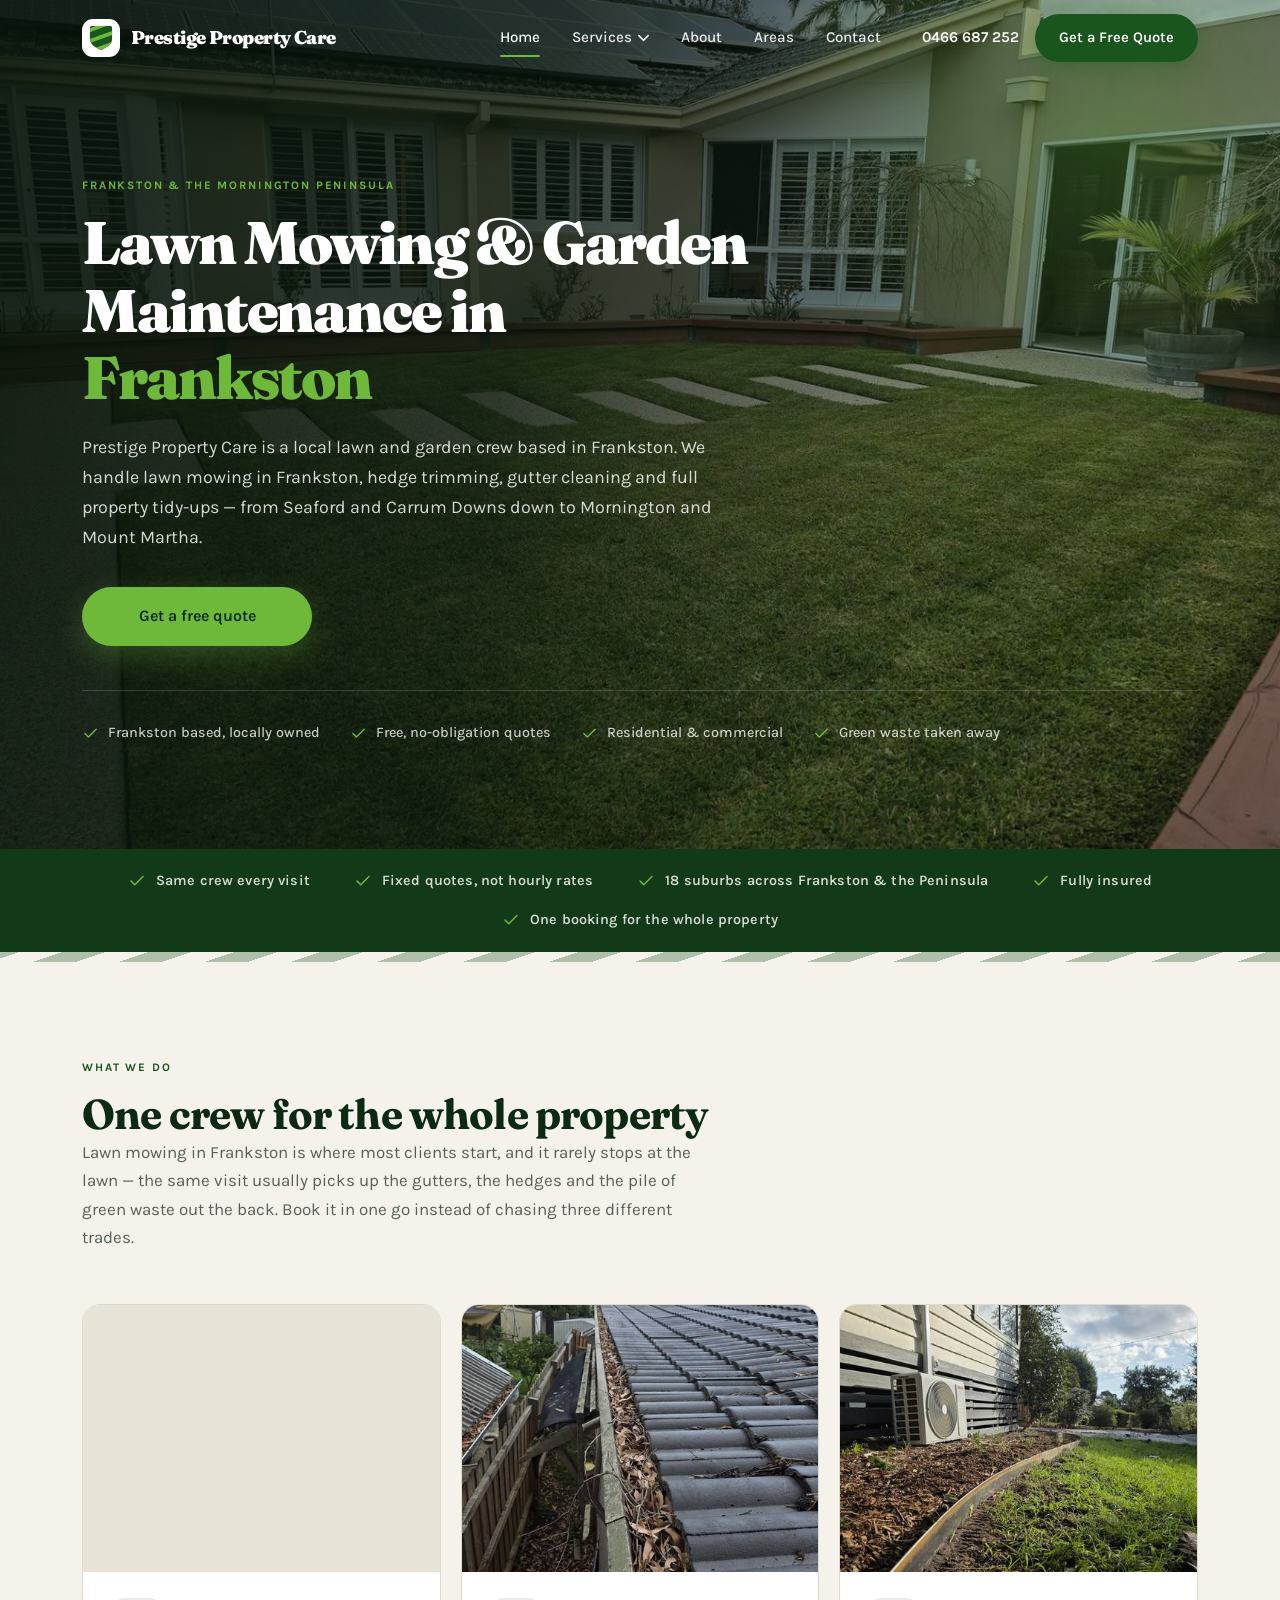
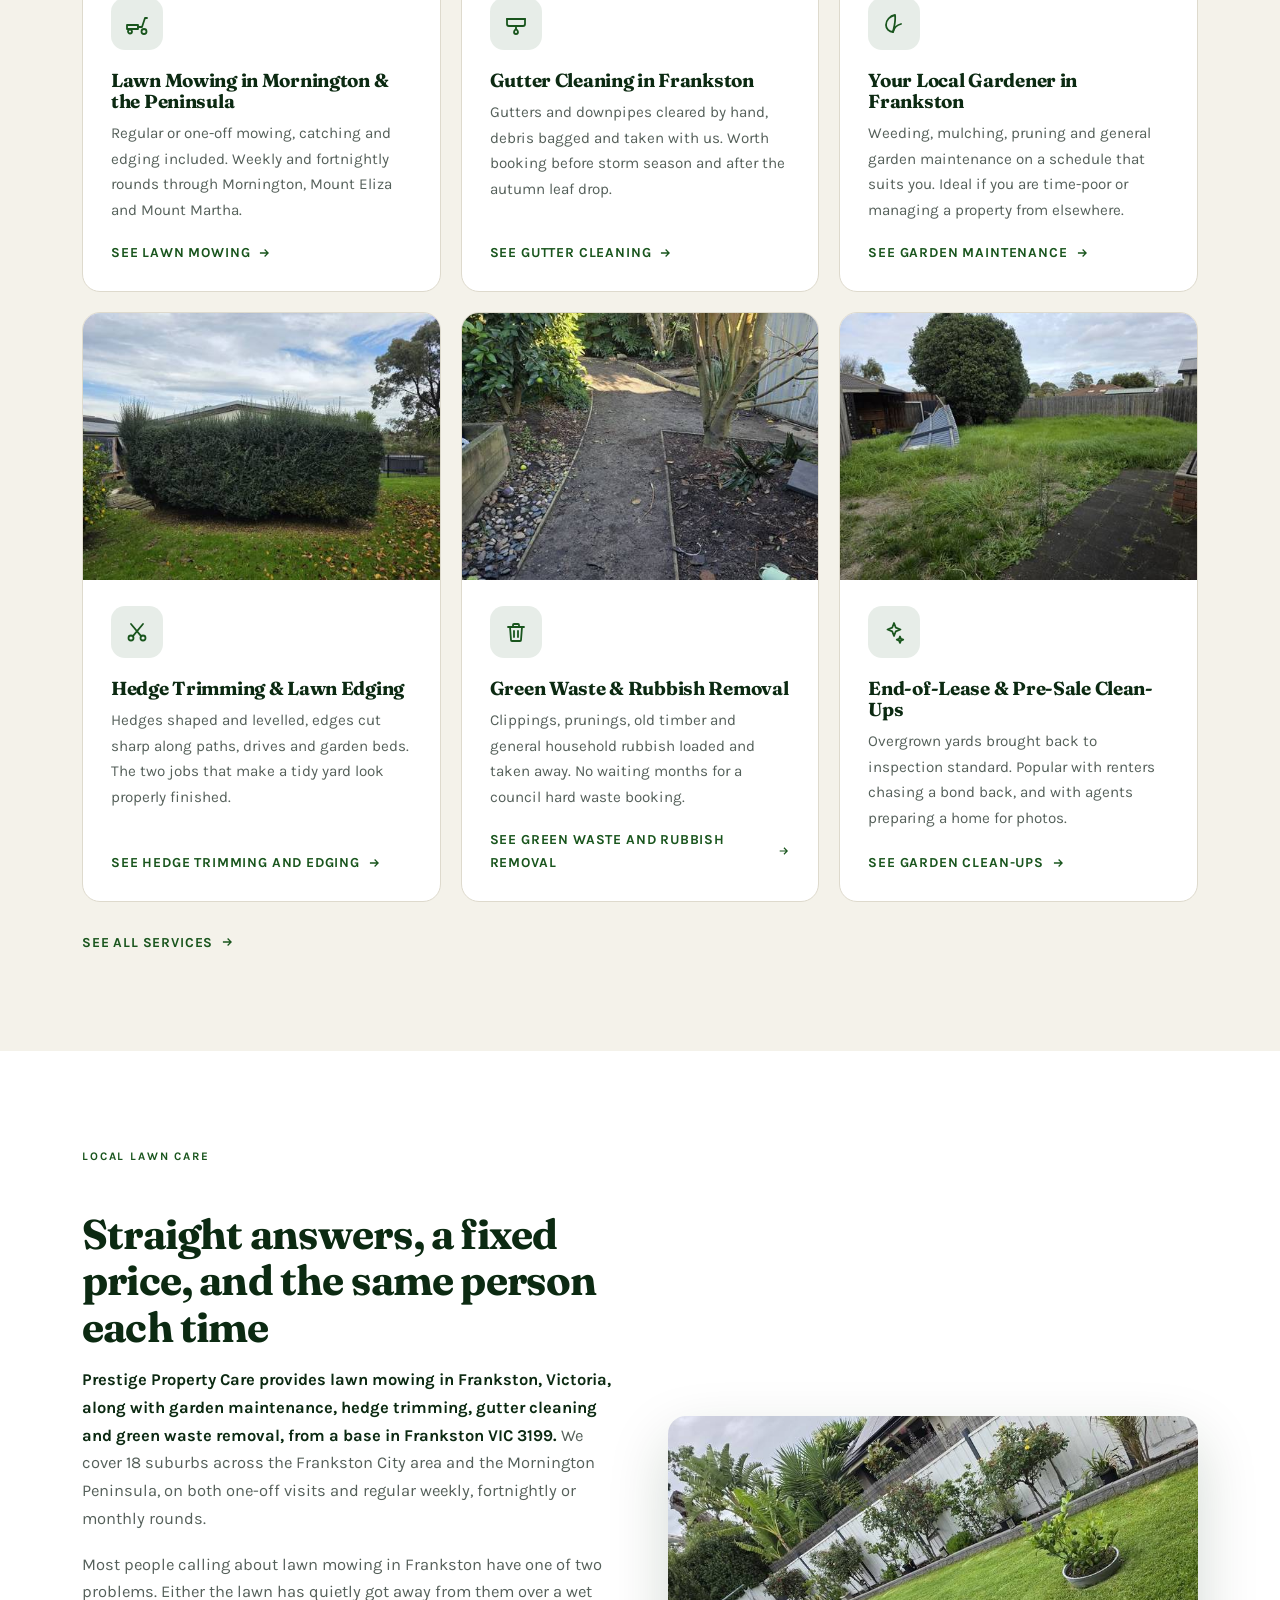
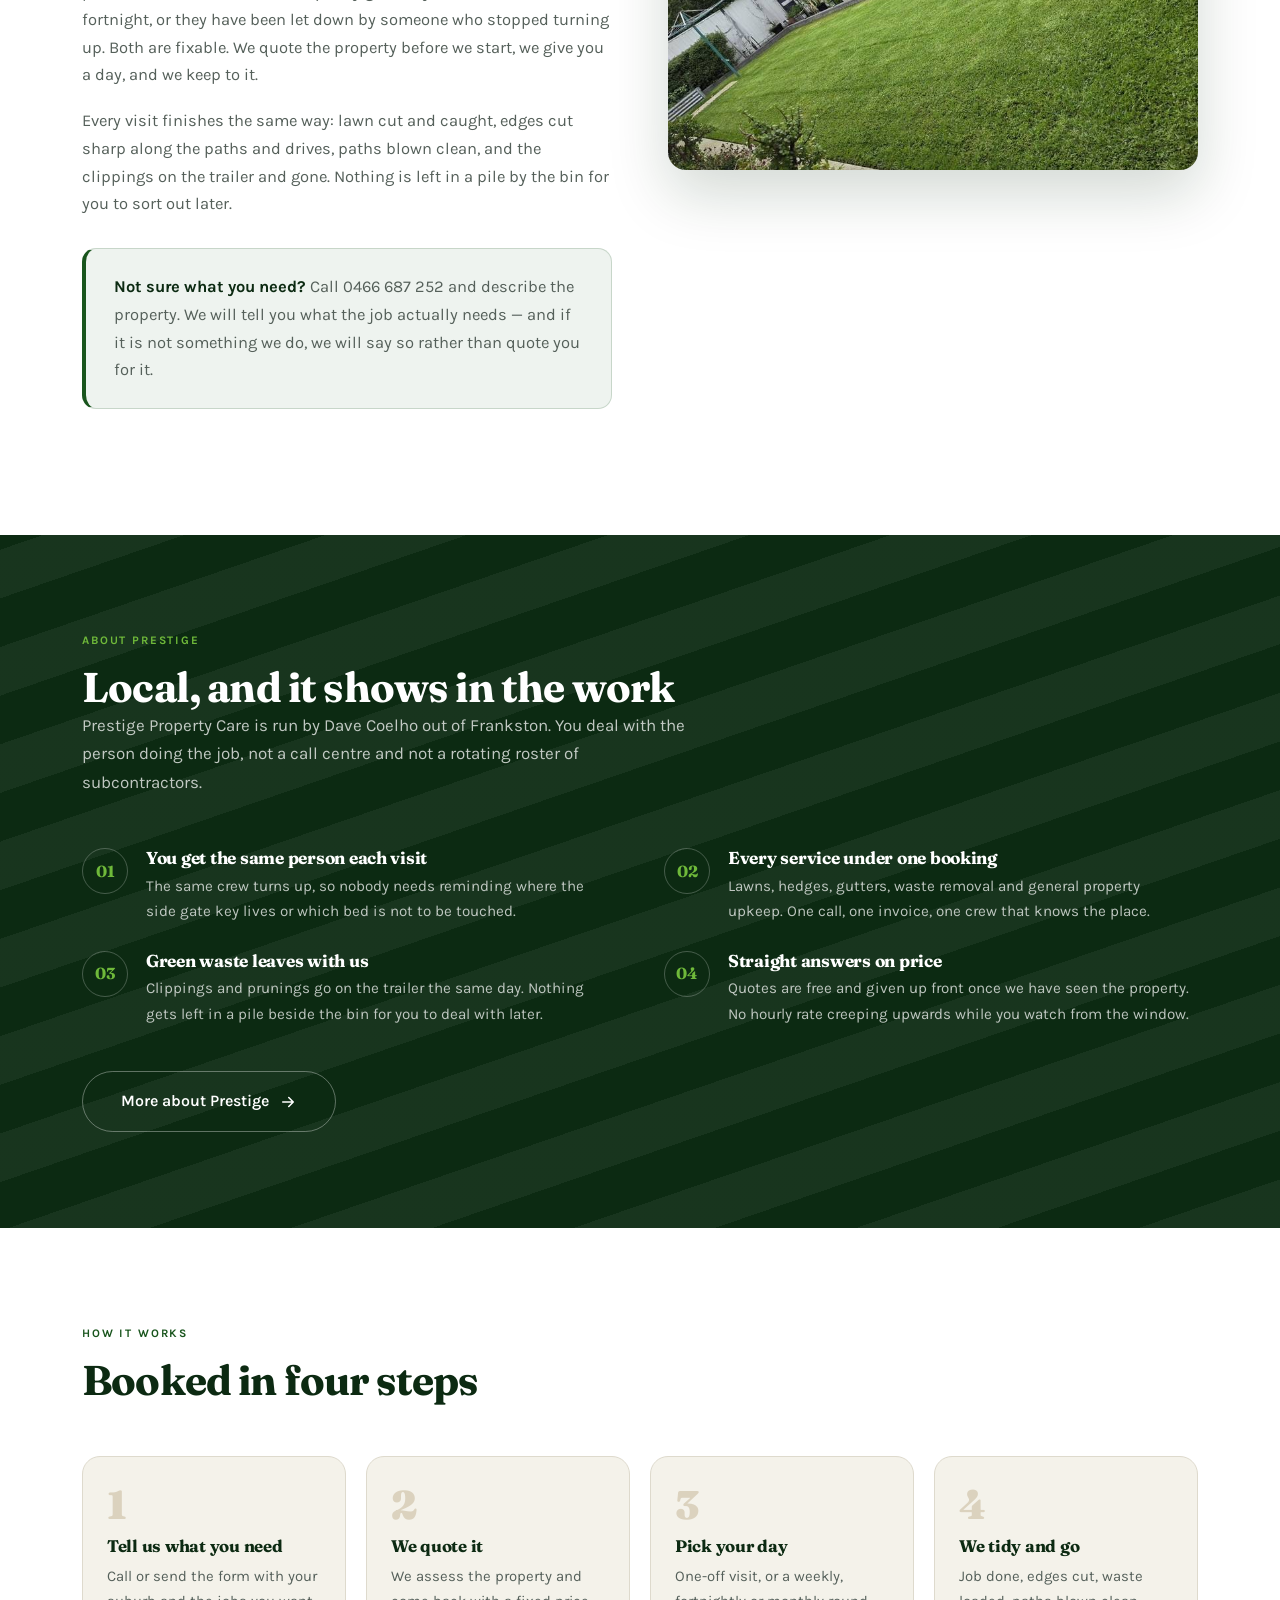
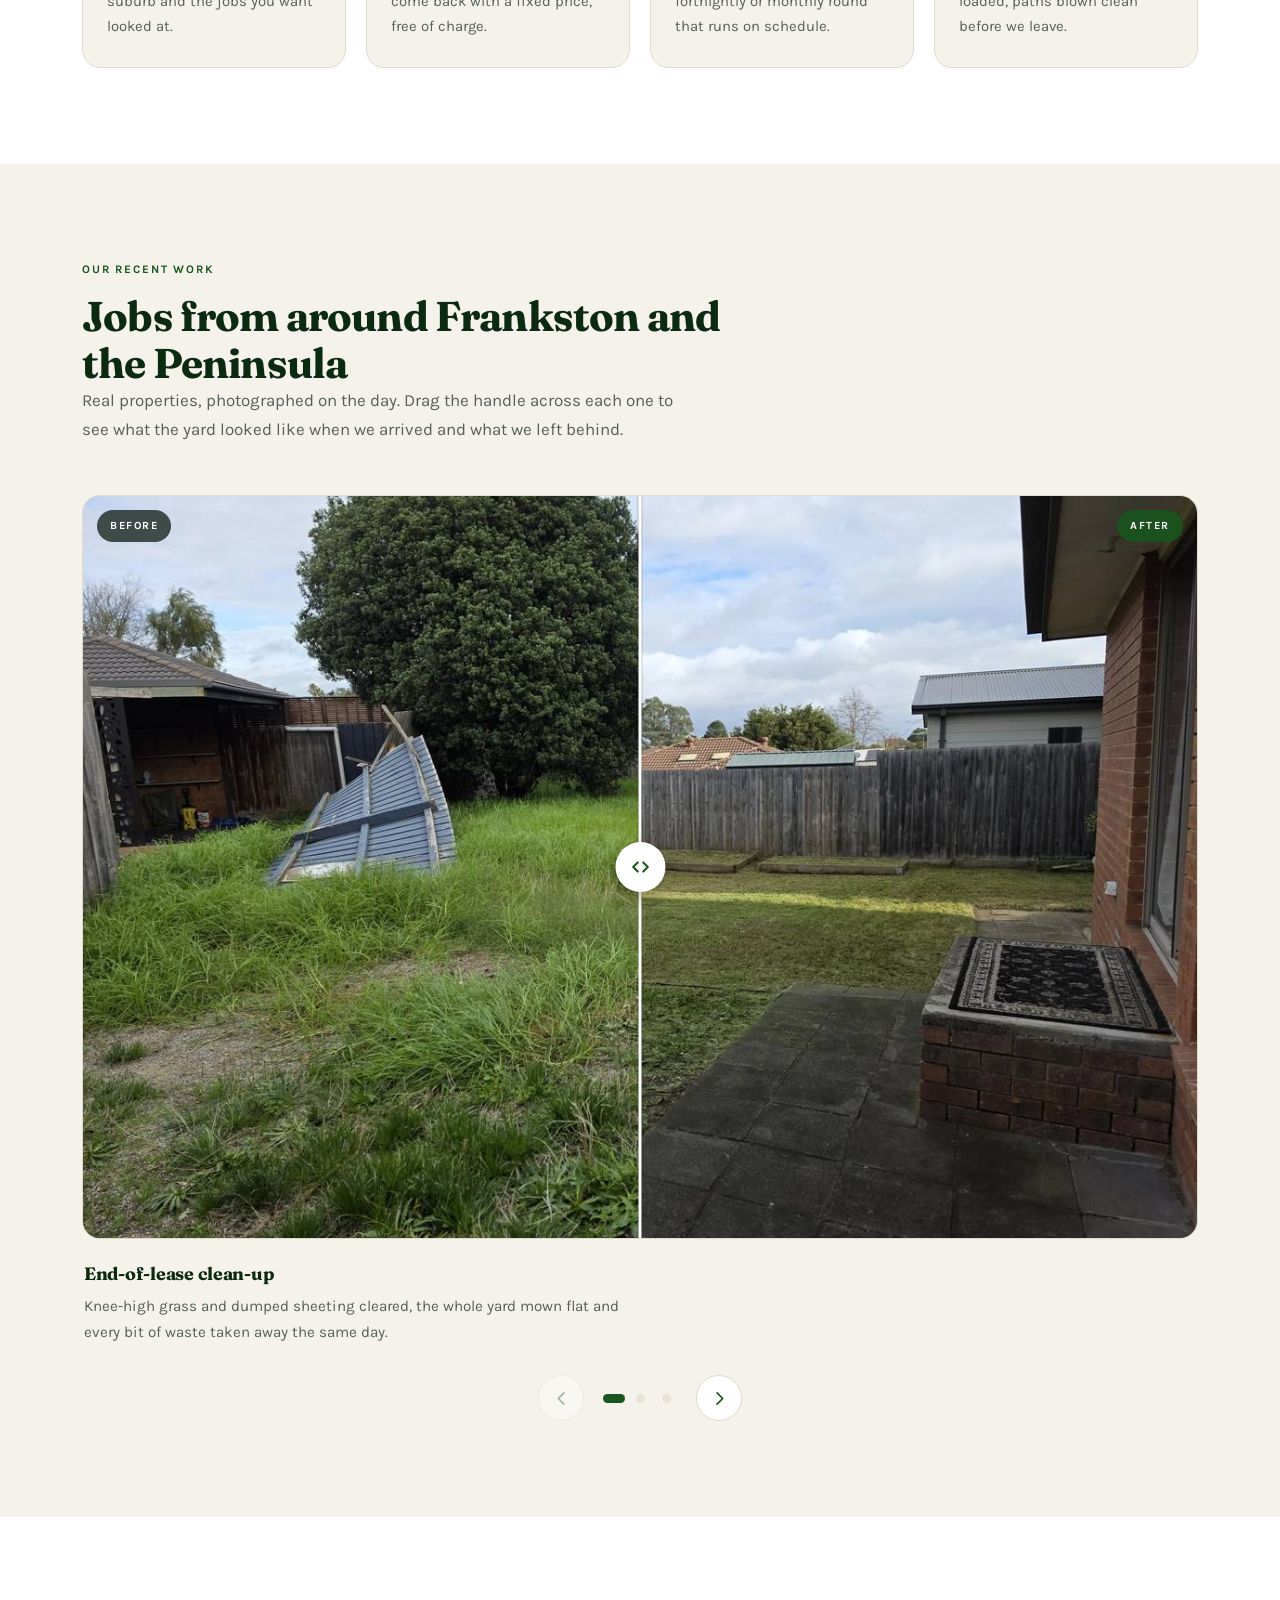
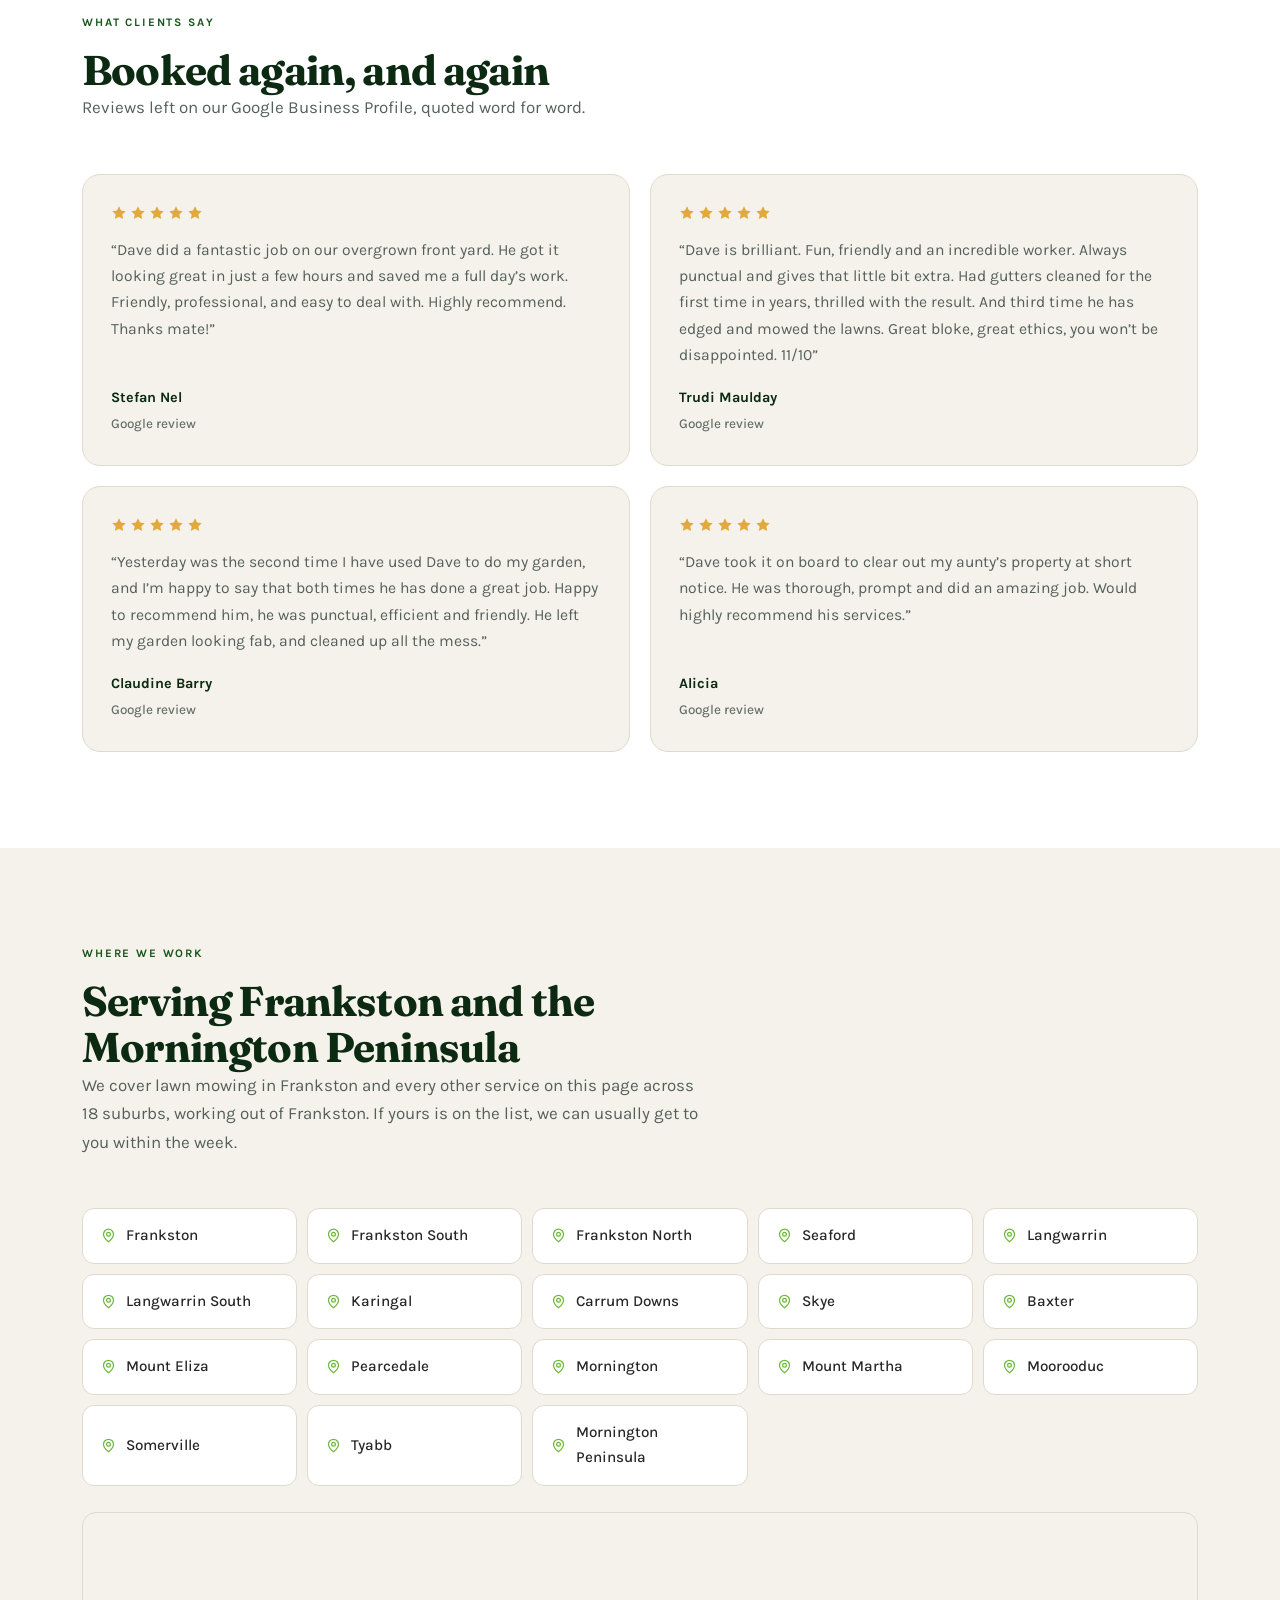
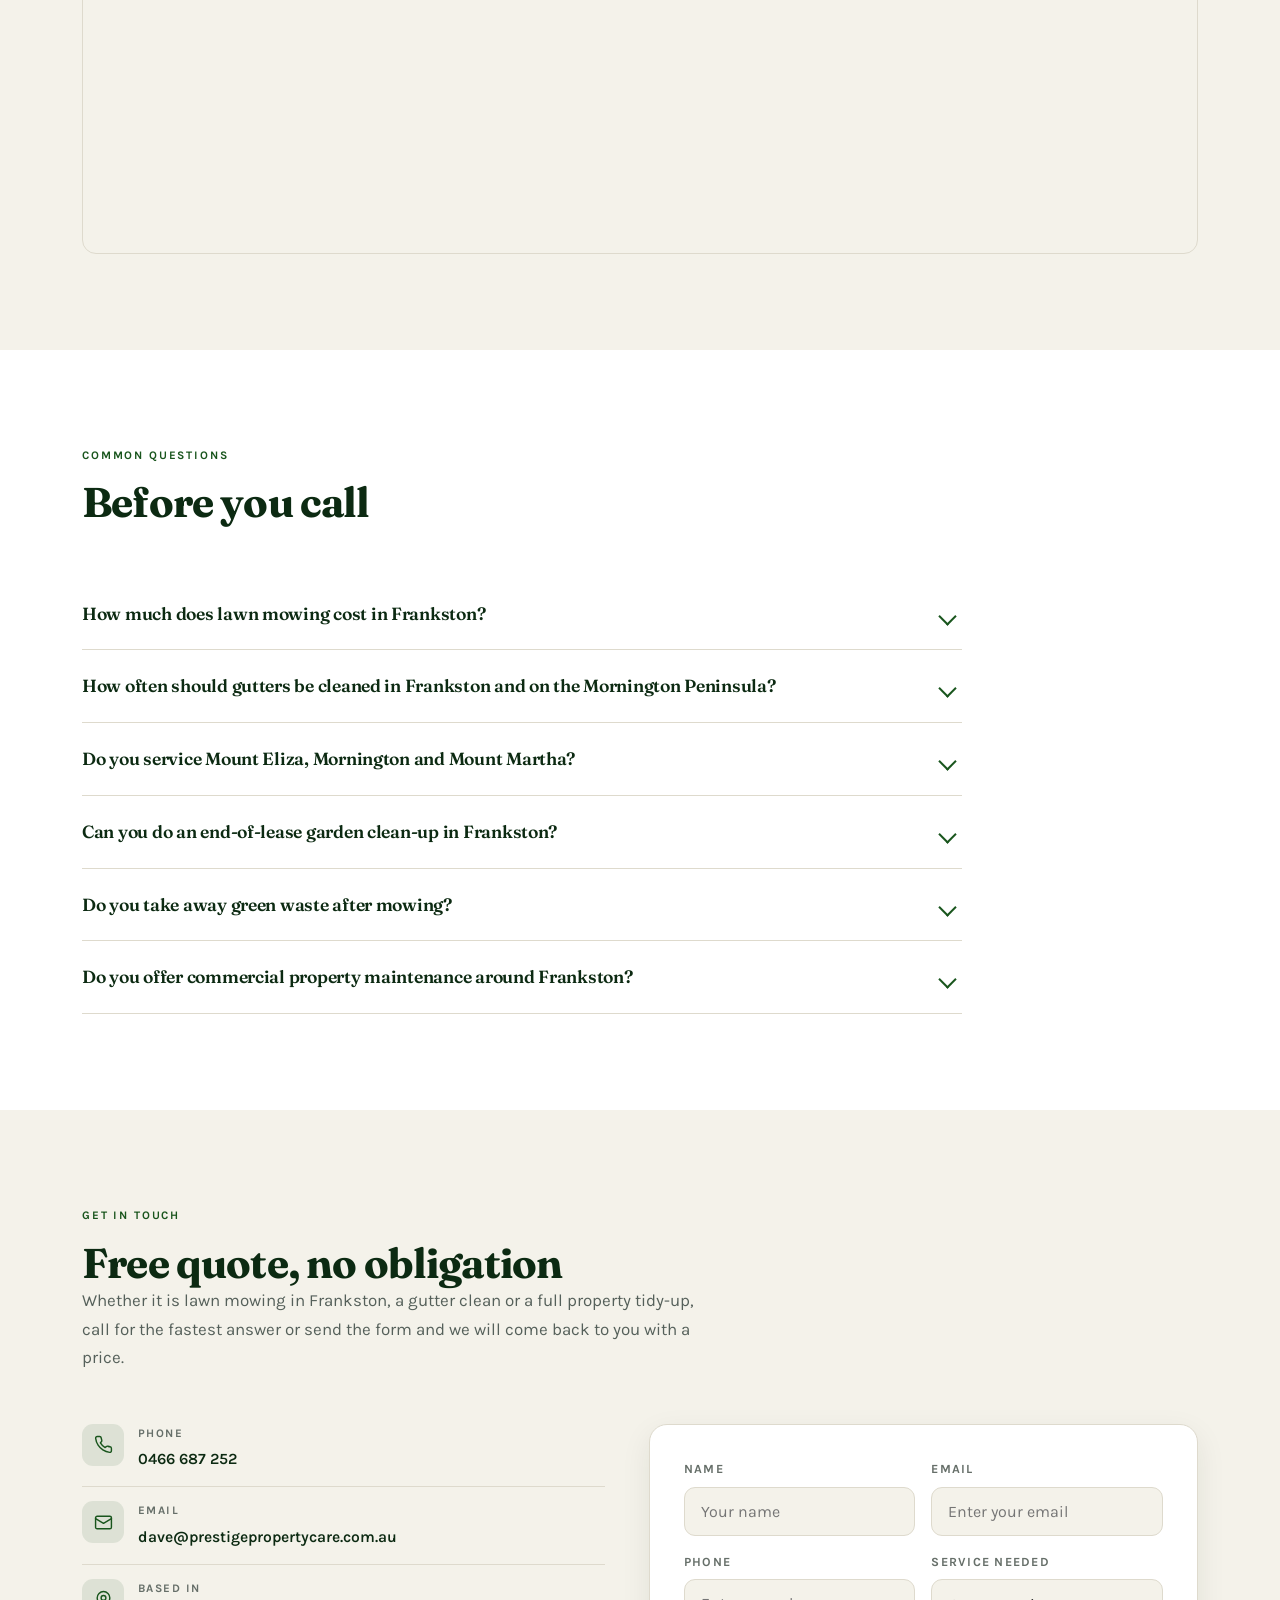
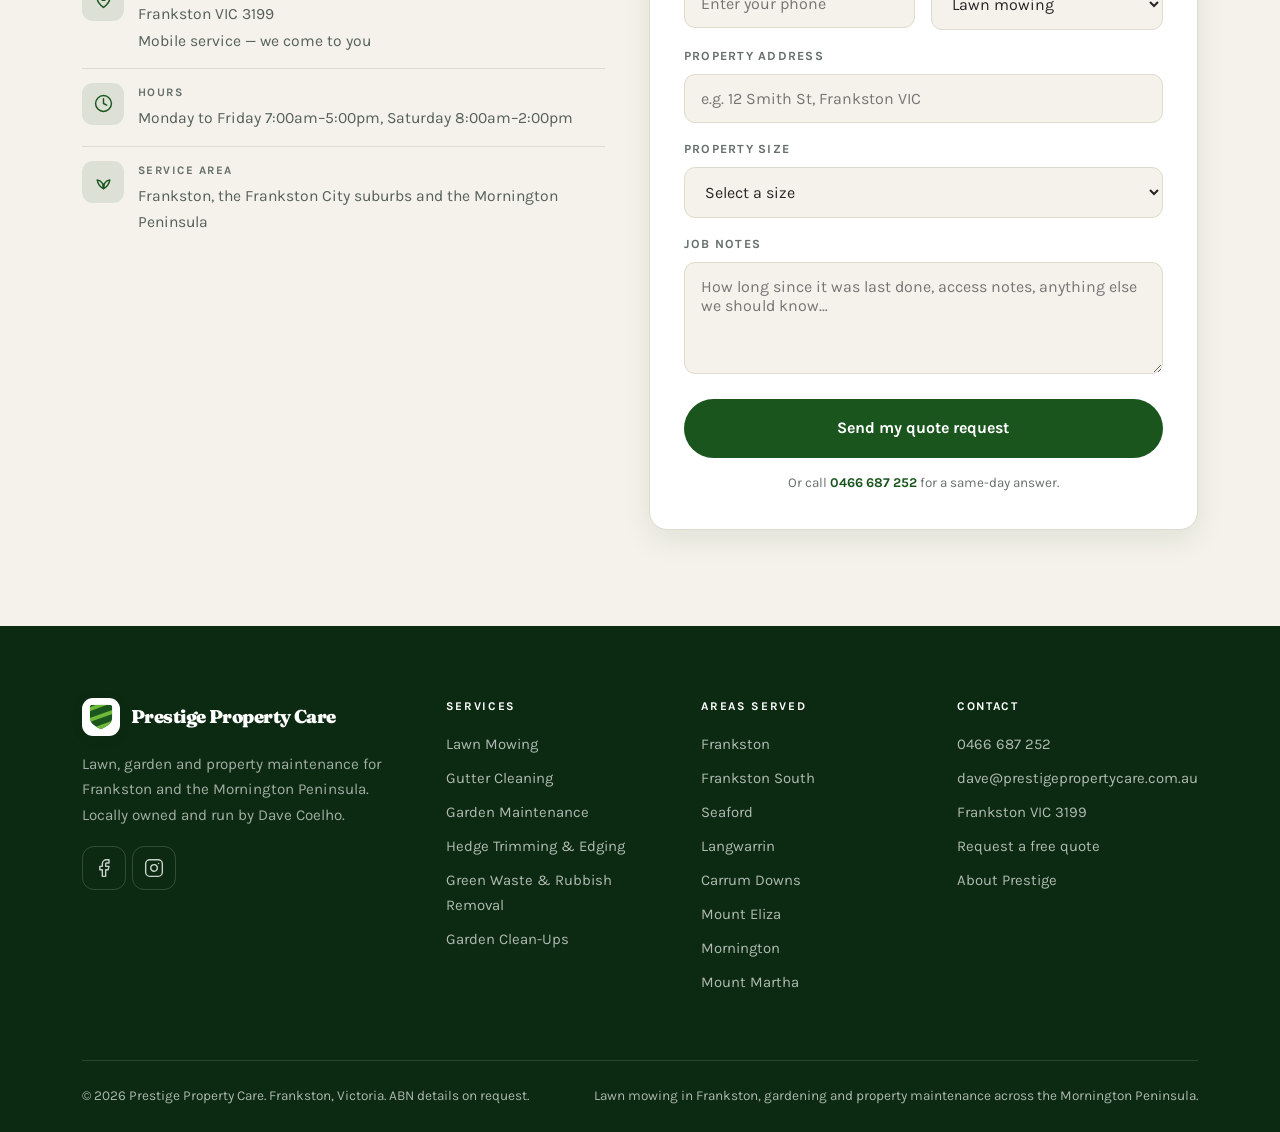
==== commit 758b464c: "Rename to Prestige Property Care and apply the amendment sheet Applies the client's amendment sheet:" ====
--- a/index.html
+++ b/index.html
@@ -3,9 +3,9 @@
 <head>
 <meta charset="utf-8">
 <meta name="viewport" content="width=device-width, initial-scale=1">
-<title>Lawn Mowing Frankston | Garden Care | Greenline Services</title>
-<meta name="description" content="Lawn mowing in Frankston from Greenline Services. Local lawn care, garden maintenance, hedge trimming and gutter cleaning across the Mornington Peninsula.">
-<link rel="canonical" href="https://greenlineservices.com.au/">
+<title>Lawn Mowing Frankston | Garden Care | Prestige Property Care</title>
+<meta name="description" content="Lawn mowing in Frankston from Prestige Property Care. Local lawn care, garden maintenance, hedge trimming and gutter cleaning across the Mornington Peninsula.">
+<link rel="canonical" href="https://prestigepropertycare.com.au/">
 <meta name="robots" content="index, follow, max-image-preview:large, max-snippet:-1">
 <meta name="theme-color" content="#0C2A12">
 <meta name="geo.region" content="AU-VIC">
@@ -15,21 +15,22 @@
 
 <meta property="og:type" content="website">
 <meta property="og:locale" content="en_AU">
-<meta property="og:site_name" content="Greenline Services">
-<meta property="og:title" content="Lawn Mowing Frankston | Garden Care | Greenline Services">
-<meta property="og:description" content="Lawn mowing in Frankston from Greenline Services. Local lawn care, garden maintenance, hedge trimming and gutter cleaning across the Mornington Peninsula.">
-<meta property="og:url" content="https://greenlineservices.com.au/">
-<meta property="og:image" content="https://greenlineservices.com.au/assets/img/og.jpg">
+<meta property="og:site_name" content="Prestige Property Care">
+<meta property="og:title" content="Lawn Mowing Frankston | Garden Care | Prestige Property Care">
+<meta property="og:description" content="Lawn mowing in Frankston from Prestige Property Care. Local lawn care, garden maintenance, hedge trimming and gutter cleaning across the Mornington Peninsula.">
+<meta property="og:url" content="https://prestigepropertycare.com.au/">
+<meta property="og:image" content="https://prestigepropertycare.com.au/assets/img/og.jpg">
 <meta name="twitter:card" content="summary_large_image">
-<meta name="twitter:title" content="Lawn Mowing Frankston | Garden Care | Greenline Services">
-<meta name="twitter:description" content="Lawn mowing in Frankston from Greenline Services. Local lawn care, garden maintenance, hedge trimming and gutter cleaning across the Mornington Peninsula.">
-<meta name="twitter:image" content="https://greenlineservices.com.au/assets/img/og.jpg">
+<meta name="twitter:title" content="Lawn Mowing Frankston | Garden Care | Prestige Property Care">
+<meta name="twitter:description" content="Lawn mowing in Frankston from Prestige Property Care. Local lawn care, garden maintenance, hedge trimming and gutter cleaning across the Mornington Peninsula.">
+<meta name="twitter:image" content="https://prestigepropertycare.com.au/assets/img/og.jpg">
 
 <link rel="preconnect" href="https://fonts.googleapis.com">
 <link rel="preconnect" href="https://fonts.gstatic.com" crossorigin>
 <link rel="preload" as="style" href="https://fonts.googleapis.com/css2?family=Fraunces:opsz,wght@9..144,600;9..144,700;9..144,900&family=Karla:wght@400;500;600;700&display=swap">
 <link rel="stylesheet" href="https://fonts.googleapis.com/css2?family=Fraunces:opsz,wght@9..144,600;9..144,700;9..144,900&family=Karla:wght@400;500;600;700&display=swap" media="print" onload="this.media='all'">
 <noscript><link rel="stylesheet" href="https://fonts.googleapis.com/css2?family=Fraunces:opsz,wght@9..144,600;9..144,700;9..144,900&family=Karla:wght@400;500;600;700&display=swap"></noscript>
+<link rel="icon" href="/assets/img/logo/mark-crest.svg" type="image/svg+xml">
 <link rel="icon" href="/assets/img/favicon-32.png" sizes="32x32" type="image/png">
 <link rel="icon" href="/assets/img/icon-192.png" sizes="192x192" type="image/png">
 <link rel="apple-touch-icon" href="/assets/img/apple-touch-icon.png">
@@ -44,12 +45,12 @@
 </head>
 <body>
 <a class="skip-link" href="#main">Skip to content</a>
-<!-- Generated by tools/build.py — edit the content there, not here. Greenline Services, Frankston VIC. -->
+<!-- Generated by tools/build.py — edit the content there, not here. Prestige Property Care, Frankston VIC. -->
 <header class="site-header" id="top">
   <div class="nav-inner">
-    <a href="/" class="brand" aria-label="Greenline Services home">
-      <span class="brand-mark"><img src="/assets/img/logo-mark-120.png" alt="Greenline Services logo" width="120" height="120" decoding="async"></span>
-      <span class="brand-name">Greenline Services</span>
+    <a href="/" class="brand" aria-label="Prestige Property Care home">
+      <span class="brand-mark"><img src="/assets/img/logo/mark-crest.svg" alt="Prestige Property Care logo" width="120" height="120" decoding="async"></span>
+      <span class="brand-name">Prestige Property Care</span>
     </a>
 
     <nav class="nav-main" aria-label="Main navigation">
@@ -92,7 +93,7 @@
     </nav>
 
     <div class="nav-actions">
-      <a href="tel:+61494154184" class="nav-phone">0494 154 184</a>
+      <a href="tel:+61466687252" class="nav-phone">0466 687 252</a>
       <a href="/contact/" class="btn-cta" data-quote-open>Get a Free Quote</a>
     </div>
 
@@ -115,15 +116,15 @@
   <a href="/#areas">Areas</a>
   <a href="/contact/">Contact</a>
   <a href="/contact/" data-quote-open class="mobile-quote">Get a free quote</a>
-  <a href="tel:+61494154184">Call 0494 154 184</a>
+  <a href="tel:+61466687252">Call 0466 687 252</a>
 </nav>
 <main id="main">
 <section class="hero">
-  <div class="hero-media" aria-hidden="true"><img src="/assets/img/hero.jpg" srcset="/assets/img/hero-480.jpg 480w, /assets/img/hero-800.jpg 800w, /assets/img/hero-1200.jpg 1200w, /assets/img/hero-1600.jpg 1600w, /assets/img/hero.jpg 2000w" sizes="100vw" alt="Freshly mown back lawn with stepping stones and clipped garden beds at a Frankston home maintained by Greenline Services" width="2000" height="1125" loading="eager" fetchpriority="high" decoding="async"></div>
+  <div class="hero-media" aria-hidden="true"><img src="/assets/img/hero.jpg" srcset="/assets/img/hero-480.jpg 480w, /assets/img/hero-800.jpg 800w, /assets/img/hero-1200.jpg 1200w, /assets/img/hero-1600.jpg 1600w, /assets/img/hero.jpg 2000w" sizes="100vw" alt="Freshly mown back lawn with stepping stones and clipped garden beds at a Frankston home maintained by Prestige Property Care" width="2000" height="1125" loading="eager" fetchpriority="high" decoding="async"></div>
   <div class="hero-in">
     <span class="eyebrow">Frankston &amp; the Mornington Peninsula</span>
     <h1>Lawn Mowing &amp; Garden Maintenance in <em>Frankston</em></h1>
-    <p class="hero-sub">Greenline Services is a local lawn and garden crew based in Frankston. We handle lawn mowing in Frankston, hedge trimming, gutter cleaning and full property tidy-ups &mdash; from Seaford and Carrum Downs down to Mornington and Mount Martha.</p>
+    <p class="hero-sub">Prestige Property Care is a local lawn and garden crew based in Frankston. We handle lawn mowing in Frankston, hedge trimming, gutter cleaning and full property tidy-ups &mdash; from Seaford and Carrum Downs down to Mornington and Mount Martha.</p>
     <div class="hero-cta">
       <button type="button" class="btn-lg btn-solid" data-quote-open>Get a free quote</button>
     </div>
@@ -161,7 +162,7 @@
       <p class="lede">Lawn mowing in Frankston is where most clients start, and it rarely stops at the lawn &mdash; the same visit usually picks up the gutters, the hedges and the pile of green waste out the back. Book it in one go instead of chasing three different trades.</p>
     </div>
     <div class="svc-grid"><a class="svc" href="/services/lawn-mowing/">
-        <span class="svc-photo"><img src="/assets/img/lawn-mowing.jpg" srcset="/assets/img/lawn-mowing-480.jpg 480w, /assets/img/lawn-mowing-800.jpg 800w, /assets/img/lawn-mowing-1200.jpg 1200w, /assets/img/lawn-mowing.jpg 1600w" sizes="(max-width:600px) 100vw, (max-width:1040px) 50vw, 360px" alt="Front lawn mown and edged along the footpath and driveway on a Mornington Peninsula property" width="1600" height="1200" loading="lazy" decoding="async"></span>
+        <span class="svc-photo"><img src="/assets/img/lawn-mowing.jpg" srcset="/assets/img/lawn-mowing-480.jpg 480w, /assets/img/lawn-mowing-800.jpg 800w, /assets/img/lawn-mowing-1200.jpg 1200w, /assets/img/lawn-mowing.jpg 1304w" sizes="(max-width:600px) 100vw, (max-width:1040px) 50vw, 360px" alt="Freshly mown back lawn edged along the concrete path, with planted garden beds behind, on a Mornington Peninsula property" width="1304" height="978" loading="lazy" decoding="async"></span>
         <span class="svc-body">
           <span class="svc-icon" aria-hidden="true"><svg viewBox="0 0 24 24"><path d="M2 17h11v-4H2z"/><circle cx="5" cy="19.5" r="2"/><circle cx="19" cy="19.5" r="2.5"/><path d="M13 15h4l3-9h2"/></svg></span>
           <h3>Lawn Mowing in Mornington &amp; the Peninsula</h3>
@@ -169,7 +170,7 @@
           <span class="svc-link">See lawn mowing <svg viewBox="0 0 24 24" aria-hidden="true"><path d="M5 12h14M13 6l6 6-6 6"/></svg></span>
         </span>
       </a><a class="svc" href="/services/gutter-cleaning/">
-        <span class="svc-photo"><img src="/assets/img/gutter-cleaning.jpg" srcset="/assets/img/gutter-cleaning-480.jpg 480w, /assets/img/gutter-cleaning-800.jpg 800w, /assets/img/gutter-cleaning-1200.jpg 1200w, /assets/img/gutter-cleaning.jpg 1600w" sizes="(max-width:600px) 100vw, (max-width:1040px) 50vw, 360px" alt="Roof gutter in Frankston packed with gum leaves and bark before a Greenline Services gutter clean" width="1600" height="1200" loading="lazy" decoding="async"></span>
+        <span class="svc-photo"><img src="/assets/img/gutter-cleaning.jpg" srcset="/assets/img/gutter-cleaning-480.jpg 480w, /assets/img/gutter-cleaning-800.jpg 800w, /assets/img/gutter-cleaning-1200.jpg 1200w, /assets/img/gutter-cleaning.jpg 1600w" sizes="(max-width:600px) 100vw, (max-width:1040px) 50vw, 360px" alt="Roof gutter in Frankston packed with gum leaves and bark before a Prestige Property Care gutter clean" width="1600" height="1200" loading="lazy" decoding="async"></span>
         <span class="svc-body">
           <span class="svc-icon" aria-hidden="true"><svg viewBox="0 0 24 24"><path d="M3 7h18"/><path d="M3 7v5a2 2 0 0 0 2 2h14a2 2 0 0 0 2-2V7"/><path d="M12 14v3"/><path d="M12 22a2 2 0 0 1-2-2c0-1.2 2-3 2-3s2 1.8 2 3a2 2 0 0 1-2 2Z"/></svg></span>
           <h3>Gutter Cleaning in Frankston</h3>
@@ -220,14 +221,14 @@
       <div class="prose">
         <span class="eyebrow">Local lawn care</span>
         <h2>Straight answers, a fixed price, and the same person each time</h2>
-        <p><strong>Greenline Services provides lawn mowing in Frankston, Victoria, along with garden maintenance, hedge trimming, gutter cleaning and green waste removal, from a base in Frankston VIC 3199.</strong> We cover 18 suburbs across the Frankston City area and the Mornington Peninsula, on both one-off visits and regular weekly, fortnightly or monthly rounds.</p>
+        <p><strong>Prestige Property Care provides lawn mowing in Frankston, Victoria, along with garden maintenance, hedge trimming, gutter cleaning and green waste removal, from a base in Frankston VIC 3199.</strong> We cover 18 suburbs across the Frankston City area and the Mornington Peninsula, on both one-off visits and regular weekly, fortnightly or monthly rounds.</p>
         <p>Most people calling about lawn mowing in Frankston have one of two problems. Either the lawn has quietly got away from them over a wet fortnight, or they have been let down by someone who stopped turning up. Both are fixable. We quote the property before we start, we give you a day, and we keep to it.</p>
         <p>Every visit finishes the same way: lawn cut and caught, edges cut sharp along the paths and drives, paths blown clean, and the clippings on the trailer and gone. Nothing is left in a pile by the bin for you to sort out later.</p>
         <div class="callout">
-          <p><strong>Not sure what you need?</strong> Call 0494 154 184 and describe the property. We will tell you what the job actually needs &mdash; and if it is not something we do, we will say so rather than quote you for it.</p>
+          <p><strong>Not sure what you need?</strong> Call 0466 687 252 and describe the property. We will tell you what the job actually needs &mdash; and if it is not something we do, we will say so rather than quote you for it.</p>
         </div>
       </div>
-      <div class="split-media"><img src="/assets/img/lawn-mowing.jpg" srcset="/assets/img/lawn-mowing-480.jpg 480w, /assets/img/lawn-mowing-800.jpg 800w, /assets/img/lawn-mowing-1200.jpg 1200w, /assets/img/lawn-mowing.jpg 1600w" sizes="(max-width:900px) 100vw, 50vw" alt="Front lawn mown and edged along the footpath and driveway on a Mornington Peninsula property" width="1600" height="1200" loading="lazy" decoding="async"></div>
+      <div class="split-media"><img src="/assets/img/lawn-mowing.jpg" srcset="/assets/img/lawn-mowing-480.jpg 480w, /assets/img/lawn-mowing-800.jpg 800w, /assets/img/lawn-mowing-1200.jpg 1200w, /assets/img/lawn-mowing.jpg 1304w" sizes="(max-width:900px) 100vw, 50vw" alt="Freshly mown back lawn edged along the concrete path, with planted garden beds behind, on a Mornington Peninsula property" width="1304" height="978" loading="lazy" decoding="async"></div>
     </div>
   </div>
 </section>
@@ -237,9 +238,9 @@
   <div class="stripes" aria-hidden="true"></div>
   <div class="wrap" style="position:relative;z-index:2">
     <div class="sec-head">
-      <span class="eyebrow">About Greenline</span>
+      <span class="eyebrow">About Prestige</span>
       <h2>Local, and it shows in the work</h2>
-      <p class="lede">Greenline Services is run by Dave Coelho out of Frankston. You deal with the person doing the job, not a call centre and not a rotating roster of subcontractors.</p>
+      <p class="lede">Prestige Property Care is run by Dave Coelho out of Frankston. You deal with the person doing the job, not a call centre and not a rotating roster of subcontractors.</p>
     </div>
     <div class="why-grid">
       <div class="why-item">
@@ -260,7 +261,7 @@
       </div>
     </div>
     <div class="hero-cta" style="margin-top:44px;margin-bottom:0">
-      <a href="/about/" class="btn-lg btn-ghost">More about Greenline <svg viewBox="0 0 24 24" aria-hidden="true"><path d="M5 12h14M13 6l6 6-6 6"/></svg></a>
+      <a href="/about/" class="btn-lg btn-ghost">More about Prestige <svg viewBox="0 0 24 24" aria-hidden="true"><path d="M5 12h14M13 6l6 6-6 6"/></svg></a>
     </div>
   </div>
 </section>
@@ -308,7 +309,7 @@
         <div class="ba" style="--pos:50%">
           <div class="ba-frame">
             <img src="/assets/img/ba2-after.jpg" srcset="/assets/img/ba2-after-480.jpg 480w, /assets/img/ba2-after-800.jpg 800w, /assets/img/ba2-after.jpg 1200w" sizes="(max-width:1244px) 100vw, 1116px" alt="The same back lawn mown even and edged along the garden beds after the visit" class="ba-img" width="1200" height="900" loading="lazy" decoding="async">
-            <div class="ba-clip"><img src="/assets/img/ba2-before.jpg" srcset="/assets/img/ba2-before-480.jpg 480w, /assets/img/ba2-before-800.jpg 800w, /assets/img/ba2-before.jpg 1200w" sizes="(max-width:1244px) 100vw, 1116px" alt="Patchy, overgrown back lawn around a timber deck before a Greenline Services visit" class="ba-img" width="1200" height="900" loading="lazy" decoding="async"></div>
+            <div class="ba-clip"><img src="/assets/img/ba2-before.jpg" srcset="/assets/img/ba2-before-480.jpg 480w, /assets/img/ba2-before-800.jpg 800w, /assets/img/ba2-before.jpg 1200w" sizes="(max-width:1244px) 100vw, 1116px" alt="Patchy, overgrown back lawn around a timber deck before a Prestige Property Care visit" class="ba-img" width="1200" height="900" loading="lazy" decoding="async"></div>
             <span class="ba-tag ba-tag-before" aria-hidden="true">Before</span>
             <span class="ba-tag ba-tag-after" aria-hidden="true">After</span>
             <span class="ba-divider" aria-hidden="true"><span class="ba-knob"><svg viewBox="0 0 24 24" aria-hidden="true"><path d="M9 7 4 12l5 5M15 7l5 5-5 5"/></svg></span></span>
@@ -347,7 +348,7 @@
     <div class="sec-head">
       <span class="eyebrow">What clients say</span>
       <h2>Booked again, and again</h2>
-      <p class="lede">Reviews left on our <a href="https://www.google.com/maps/place/Greenline+services" rel="nofollow noopener" target="_blank">Google Business Profile</a>, quoted word for word.</p>
+      <p class="lede">Reviews left on our <a href="https://www.google.com/maps?cid=12542257598963737778" rel="nofollow noopener" target="_blank">Google Business Profile</a>, quoted word for word.</p>
     </div>
     <div class="quotes"><figure class="quote">
         <div class="stars" role="img" aria-label="Rated 5 out of 5"><svg viewBox="0 0 24 24" aria-hidden="true"><path d="m12 2 3.1 6.3 6.9 1-5 4.9 1.2 6.8-6.2-3.3-6.2 3.3L7 14.2l-5-4.9 6.9-1Z"/></svg><svg viewBox="0 0 24 24" aria-hidden="true"><path d="m12 2 3.1 6.3 6.9 1-5 4.9 1.2 6.8-6.2-3.3-6.2 3.3L7 14.2l-5-4.9 6.9-1Z"/></svg><svg viewBox="0 0 24 24" aria-hidden="true"><path d="m12 2 3.1 6.3 6.9 1-5 4.9 1.2 6.8-6.2-3.3-6.2 3.3L7 14.2l-5-4.9 6.9-1Z"/></svg><svg viewBox="0 0 24 24" aria-hidden="true"><path d="m12 2 3.1 6.3 6.9 1-5 4.9 1.2 6.8-6.2-3.3-6.2 3.3L7 14.2l-5-4.9 6.9-1Z"/></svg><svg viewBox="0 0 24 24" aria-hidden="true"><path d="m12 2 3.1 6.3 6.9 1-5 4.9 1.2 6.8-6.2-3.3-6.2 3.3L7 14.2l-5-4.9 6.9-1Z"/></svg></div>
@@ -379,7 +380,7 @@
     </div>
     <div class="areas-grid"><span class="area"><svg viewBox="0 0 24 24" aria-hidden="true"><path d="M20 10c0 6-8 12-8 12s-8-6-8-12a8 8 0 0 1 16 0Z"/><circle cx="12" cy="10" r="3"/></svg>Frankston</span><span class="area"><svg viewBox="0 0 24 24" aria-hidden="true"><path d="M20 10c0 6-8 12-8 12s-8-6-8-12a8 8 0 0 1 16 0Z"/><circle cx="12" cy="10" r="3"/></svg>Frankston South</span><span class="area"><svg viewBox="0 0 24 24" aria-hidden="true"><path d="M20 10c0 6-8 12-8 12s-8-6-8-12a8 8 0 0 1 16 0Z"/><circle cx="12" cy="10" r="3"/></svg>Frankston North</span><span class="area"><svg viewBox="0 0 24 24" aria-hidden="true"><path d="M20 10c0 6-8 12-8 12s-8-6-8-12a8 8 0 0 1 16 0Z"/><circle cx="12" cy="10" r="3"/></svg>Seaford</span><span class="area"><svg viewBox="0 0 24 24" aria-hidden="true"><path d="M20 10c0 6-8 12-8 12s-8-6-8-12a8 8 0 0 1 16 0Z"/><circle cx="12" cy="10" r="3"/></svg>Langwarrin</span><span class="area"><svg viewBox="0 0 24 24" aria-hidden="true"><path d="M20 10c0 6-8 12-8 12s-8-6-8-12a8 8 0 0 1 16 0Z"/><circle cx="12" cy="10" r="3"/></svg>Langwarrin South</span><span class="area"><svg viewBox="0 0 24 24" aria-hidden="true"><path d="M20 10c0 6-8 12-8 12s-8-6-8-12a8 8 0 0 1 16 0Z"/><circle cx="12" cy="10" r="3"/></svg>Karingal</span><span class="area"><svg viewBox="0 0 24 24" aria-hidden="true"><path d="M20 10c0 6-8 12-8 12s-8-6-8-12a8 8 0 0 1 16 0Z"/><circle cx="12" cy="10" r="3"/></svg>Carrum Downs</span><span class="area"><svg viewBox="0 0 24 24" aria-hidden="true"><path d="M20 10c0 6-8 12-8 12s-8-6-8-12a8 8 0 0 1 16 0Z"/><circle cx="12" cy="10" r="3"/></svg>Skye</span><span class="area"><svg viewBox="0 0 24 24" aria-hidden="true"><path d="M20 10c0 6-8 12-8 12s-8-6-8-12a8 8 0 0 1 16 0Z"/><circle cx="12" cy="10" r="3"/></svg>Baxter</span><span class="area"><svg viewBox="0 0 24 24" aria-hidden="true"><path d="M20 10c0 6-8 12-8 12s-8-6-8-12a8 8 0 0 1 16 0Z"/><circle cx="12" cy="10" r="3"/></svg>Mount Eliza</span><span class="area"><svg viewBox="0 0 24 24" aria-hidden="true"><path d="M20 10c0 6-8 12-8 12s-8-6-8-12a8 8 0 0 1 16 0Z"/><circle cx="12" cy="10" r="3"/></svg>Pearcedale</span><span class="area"><svg viewBox="0 0 24 24" aria-hidden="true"><path d="M20 10c0 6-8 12-8 12s-8-6-8-12a8 8 0 0 1 16 0Z"/><circle cx="12" cy="10" r="3"/></svg>Mornington</span><span class="area"><svg viewBox="0 0 24 24" aria-hidden="true"><path d="M20 10c0 6-8 12-8 12s-8-6-8-12a8 8 0 0 1 16 0Z"/><circle cx="12" cy="10" r="3"/></svg>Mount Martha</span><span class="area"><svg viewBox="0 0 24 24" aria-hidden="true"><path d="M20 10c0 6-8 12-8 12s-8-6-8-12a8 8 0 0 1 16 0Z"/><circle cx="12" cy="10" r="3"/></svg>Moorooduc</span><span class="area"><svg viewBox="0 0 24 24" aria-hidden="true"><path d="M20 10c0 6-8 12-8 12s-8-6-8-12a8 8 0 0 1 16 0Z"/><circle cx="12" cy="10" r="3"/></svg>Somerville</span><span class="area"><svg viewBox="0 0 24 24" aria-hidden="true"><path d="M20 10c0 6-8 12-8 12s-8-6-8-12a8 8 0 0 1 16 0Z"/><circle cx="12" cy="10" r="3"/></svg>Tyabb</span><span class="area"><svg viewBox="0 0 24 24" aria-hidden="true"><path d="M20 10c0 6-8 12-8 12s-8-6-8-12a8 8 0 0 1 16 0Z"/><circle cx="12" cy="10" r="3"/></svg>Mornington Peninsula</span></div>
     <div class="map-embed">
-  <iframe title="Greenline Services service area map — Frankston VIC and the Mornington Peninsula" src="https://www.google.com/maps/embed?pb=!1m18!1m12!1m3!1d200705.6214454393!2d145.1110961!3d-38.1860856!2m3!1f0!2f0!3f0!3m2!1i1024!2i768!4f13.1!3m3!1m2!1s0x471521d92f4fcf41%3A0xae0f0cd5a3ad64b2!2sGreenline%20services!5e0!3m2!1sen!2sph!4v1787142280589!5m2!1sen!2sph" width="600" height="450" style="border:0;" allowfullscreen="" loading="lazy" referrerpolicy="strict-origin-when-cross-origin"></iframe>
+  <iframe title="Prestige Property Care service area map — Frankston VIC and the Mornington Peninsula" src="https://www.google.com/maps/embed?pb=!1m18!1m12!1m3!1d200705.6214454393!2d145.1110961!3d-38.1860856!2m3!1f0!2f0!3f0!3m2!1i1024!2i768!4f13.1!3m3!1m2!1s0x471521d92f4fcf41%3A0xae0f0cd5a3ad64b2!2sGreenline%20services!5e0!3m2!1sen!2sph!4v1787142280589!5m2!1sen!2sph" width="600" height="450" style="border:0;" allowfullscreen="" loading="lazy" referrerpolicy="strict-origin-when-cross-origin"></iframe>
 </div>
   </div>
 </section>
@@ -425,11 +426,11 @@
       <div><ul class="nap">
   <li>
     <span class="ico" aria-hidden="true"><svg viewBox="0 0 24 24" aria-hidden="true"><path d="M22 16.9v3a2 2 0 0 1-2.2 2 19.8 19.8 0 0 1-8.6-3.1 19.5 19.5 0 0 1-6-6A19.8 19.8 0 0 1 2.1 4.2 2 2 0 0 1 4.1 2h3a2 2 0 0 1 2 1.7c.1 1 .4 1.9.7 2.8a2 2 0 0 1-.5 2.1L8.1 9.9a16 16 0 0 0 6 6l1.3-1.2a2 2 0 0 1 2.1-.5c.9.3 1.8.6 2.8.7a2 2 0 0 1 1.7 2Z"/></svg></span>
-    <span><b>Phone</b><a href="tel:+61494154184">0494 154 184</a></span>
+    <span><b>Phone</b><a href="tel:+61466687252">0466 687 252</a></span>
   </li>
   <li>
     <span class="ico" aria-hidden="true"><svg viewBox="0 0 24 24" aria-hidden="true"><rect x="2" y="4" width="20" height="16" rx="2"/><path d="m2 7 10 6 10-6"/></svg></span>
-    <span><b>Email</b><a href="mailto:davidcoelho92@hotmail.com">davidcoelho92@hotmail.com</a></span>
+    <span><b>Email</b><a href="mailto:dave@prestigepropertycare.com.au">dave@prestigepropertycare.com.au</a></span>
   </li>
   <li>
     <span class="ico" aria-hidden="true"><svg viewBox="0 0 24 24" aria-hidden="true"><path d="M20 10c0 6-8 12-8 12s-8-6-8-12a8 8 0 0 1 16 0Z"/><circle cx="12" cy="10" r="3"/></svg></span>
@@ -477,7 +478,7 @@
       </div>
       <div class="field full" style="margin-bottom:0">
         <button type="submit" class="btn-submit">Send my quote request</button>
-        <p class="form-note">Or call <a href="tel:+61494154184">0494 154 184</a> for a same-day answer.</p>
+        <p class="form-note">Or call <a href="tel:+61466687252">0466 687 252</a> for a same-day answer.</p>
       </div>
     </div>
   </form>
@@ -494,10 +495,14 @@
     <div class="f-grid">
       <div class="f-about">
         <a href="/" class="brand">
-          <span class="brand-mark"><img src="/assets/img/logo-mark-120.png" alt="Greenline Services logo" width="120" height="120" loading="lazy" decoding="async"></span>
-          <span class="brand-name">Greenline Services</span>
+          <span class="brand-mark"><img src="/assets/img/logo/mark-crest.svg" alt="Prestige Property Care logo" width="120" height="120" loading="lazy" decoding="async"></span>
+          <span class="brand-name">Prestige Property Care</span>
         </a>
         <p>Lawn, garden and property maintenance for Frankston and the Mornington Peninsula. Locally owned and run by Dave Coelho.</p>
+        <ul class="f-social">
+          <li><a href="https://www.facebook.com/profile.php?id=61594050001979" aria-label="Prestige Property Care on Facebook" rel="noopener"><svg viewBox="0 0 24 24" aria-hidden="true"><path d="M18 2h-3a5 5 0 0 0-5 5v3H7v4h3v8h4v-8h3l1-4h-4V7a1 1 0 0 1 1-1h3Z"/></svg></a></li>
+          <li><a href="https://www.instagram.com/prestigepropertycarefrankston/" aria-label="Prestige Property Care on Instagram" rel="noopener"><svg viewBox="0 0 24 24" aria-hidden="true"><rect x="2" y="2" width="20" height="20" rx="5"/><path d="M16 11.4A4 4 0 1 1 12.6 8 4 4 0 0 1 16 11.4Z"/><path d="M17.5 6.5h.01"/></svg></a></li>
+        </ul>
       </div>
       <div>
         <h2 class="f-head">Services</h2>
@@ -510,16 +515,16 @@
       <div>
         <h2 class="f-head">Contact</h2>
         <ul>
-          <li><a href="tel:+61494154184">0494 154 184</a></li>
-          <li><a href="mailto:davidcoelho92@hotmail.com">davidcoelho92@hotmail.com</a></li>
+          <li><a href="tel:+61466687252">0466 687 252</a></li>
+          <li><a href="mailto:dave@prestigepropertycare.com.au">dave@prestigepropertycare.com.au</a></li>
           <li>Frankston VIC 3199</li>
           <li><a href="/contact/">Request a free quote</a></li>
-          <li><a href="/about/">About Greenline</a></li>
+          <li><a href="/about/">About Prestige</a></li>
         </ul>
       </div>
     </div>
     <div class="f-bottom">
-      <span>&copy; 2026 Greenline Services. Frankston, Victoria. ABN details on request.</span>
+      <span>&copy; 2026 Prestige Property Care. Frankston, Victoria. ABN details on request.</span>
       <span>Lawn mowing in Frankston, gardening and property maintenance across the Mornington Peninsula.</span>
     </div>
   </div>
@@ -534,7 +539,7 @@
     <div class="modal-head">
       <span class="eyebrow">Free quote</span>
       <h2 id="quote-modal-title">Tell us about the property</h2>
-      <p>Fixed price, no call-out fee, no obligation. Or call <a href="tel:+61494154184">0494 154 184</a> for a same-day answer.</p>
+      <p>Fixed price, no call-out fee, no obligation. Or call <a href="tel:+61466687252">0466 687 252</a> for a same-day answer.</p>
     </div>
     
   <form class="quote-form" action="/thank-you/" method="get">
@@ -569,7 +574,7 @@
       </div>
       <div class="field full" style="margin-bottom:0">
         <button type="submit" class="btn-submit">Send my quote request</button>
-        <p class="form-note">Or call <a href="tel:+61494154184">0494 154 184</a> for a same-day answer.</p>
+        <p class="form-note">Or call <a href="tel:+61466687252">0466 687 252</a> for a same-day answer.</p>
       </div>
     </div>
   </form>
@@ -580,17 +585,17 @@
 {
   "@context": "https://schema.org",
   "@type": ["LocalBusiness","HomeAndConstructionBusiness"],
-  "@id": "https://greenlineservices.com.au/#business",
-  "name": "Greenline Services",
+  "@id": "https://prestigepropertycare.com.au/#business",
+  "name": "Prestige Property Care",
   "description": "Lawn mowing, garden maintenance, hedge trimming, gutter cleaning and green waste removal in Frankston and across the Mornington Peninsula.",
-  "url": "https://greenlineservices.com.au/",
-  "telephone": "+61 494 154 184",
-  "email": "davidcoelho92@hotmail.com",
+  "url": "https://prestigepropertycare.com.au/",
+  "telephone": "+61 466 687 252",
+  "email": "dave@prestigepropertycare.com.au",
   "founder": {"@type":"Person","name":"Dave Coelho"},
   "priceRange": "$$",
   "currenciesAccepted": "AUD",
   "paymentAccepted": "Cash, Bank transfer, Card",
-  "image": "https://greenlineservices.com.au/assets/img/og.jpg",
+  "image": "https://prestigepropertycare.com.au/assets/img/og.jpg",
   "address": {
     "@type": "PostalAddress",
     "streetAddress": "2/15 St Johns Ave",
@@ -600,7 +605,12 @@
     "addressCountry": "AU"
   },
   "geo": {"@type":"GeoCoordinates","latitude":-38.1442,"longitude":145.1281},
-  "hasMap": "https://www.google.com/maps/place/Greenline+services",
+  "hasMap": "https://www.google.com/maps?cid=12542257598963737778",
+  "sameAs": [
+    "https://www.facebook.com/profile.php?id=61594050001979",
+    "https://www.instagram.com/prestigepropertycarefrankston/",
+    "https://www.google.com/maps?cid=12542257598963737778"
+  ],
   "openingHoursSpecification": [
     {"@type":"OpeningHoursSpecification","dayOfWeek":["Monday","Tuesday","Wednesday","Thursday","Friday"],"opens":"07:00","closes":"17:00"},
     {"@type":"OpeningHoursSpecification","dayOfWeek":["Saturday"],"opens":"08:00","closes":"14:00"}
@@ -629,12 +639,12 @@
     "@type": "OfferCatalog",
     "name": "Lawn, garden and property maintenance services",
     "itemListElement": [
-      {"@type":"Offer","itemOffered":{"@type":"Service","name":"Lawn Mowing","url":"https://greenlineservices.com.au/services/lawn-mowing/"}},
-      {"@type":"Offer","itemOffered":{"@type":"Service","name":"Gutter Cleaning","url":"https://greenlineservices.com.au/services/gutter-cleaning/"}},
-      {"@type":"Offer","itemOffered":{"@type":"Service","name":"Garden Maintenance","url":"https://greenlineservices.com.au/services/garden-maintenance/"}},
-      {"@type":"Offer","itemOffered":{"@type":"Service","name":"Hedge Trimming & Edging","url":"https://greenlineservices.com.au/services/hedge-trimming/"}},
-      {"@type":"Offer","itemOffered":{"@type":"Service","name":"Green Waste & Rubbish Removal","url":"https://greenlineservices.com.au/services/rubbish-removal/"}},
-      {"@type":"Offer","itemOffered":{"@type":"Service","name":"Garden Clean-Ups","url":"https://greenlineservices.com.au/services/garden-clean-ups/"}}
+      {"@type":"Offer","itemOffered":{"@type":"Service","name":"Lawn Mowing","url":"https://prestigepropertycare.com.au/services/lawn-mowing/"}},
+      {"@type":"Offer","itemOffered":{"@type":"Service","name":"Gutter Cleaning","url":"https://prestigepropertycare.com.au/services/gutter-cleaning/"}},
+      {"@type":"Offer","itemOffered":{"@type":"Service","name":"Garden Maintenance","url":"https://prestigepropertycare.com.au/services/garden-maintenance/"}},
+      {"@type":"Offer","itemOffered":{"@type":"Service","name":"Hedge Trimming & Edging","url":"https://prestigepropertycare.com.au/services/hedge-trimming/"}},
+      {"@type":"Offer","itemOffered":{"@type":"Service","name":"Green Waste & Rubbish Removal","url":"https://prestigepropertycare.com.au/services/rubbish-removal/"}},
+      {"@type":"Offer","itemOffered":{"@type":"Service","name":"Garden Clean-Ups","url":"https://prestigepropertycare.com.au/services/garden-clean-ups/"}}
     ]
   }
 }
@@ -643,10 +653,10 @@
 {
   "@context": "https://schema.org",
   "@type": "WebSite",
-  "@id": "https://greenlineservices.com.au/#website",
-  "url": "https://greenlineservices.com.au/",
-  "name": "Greenline Services",
-  "publisher": {"@id": "https://greenlineservices.com.au/#business"},
+  "@id": "https://prestigepropertycare.com.au/#website",
+  "url": "https://prestigepropertycare.com.au/",
+  "name": "Prestige Property Care",
+  "publisher": {"@id": "https://prestigepropertycare.com.au/#business"},
   "inLanguage": "en-AU"
 }
 </script>
@@ -669,7 +679,7 @@
   "@context": "https://schema.org",
   "@type": "BreadcrumbList",
   "itemListElement": [
-    {"@type":"ListItem","position":1,"name":"Home","item":"https://greenlineservices.com.au/"}
+    {"@type":"ListItem","position":1,"name":"Home","item":"https://prestigepropertycare.com.au/"}
   ]
 }
 </script>
--- a/assets/css/site.min.css
+++ b/assets/css/site.min.css
@@ -1 +1 @@
-:root{--brand-leaf:#19551D;--brand-fresh:#498526;--brand-char:#262626;--ink:#0C2A12;--ink-2:#123A18;--moss:#19551D;--moss-d:#123F16;--fern:#6FB93A;--fern-l:#7FC246;--sand:#F4F2EA;--sand-2:#E7E3D6;--paper:#FFFFFF;--text:#262626;--text-2:#55605A;--text-3:#666F69;--line:#DEDACD;--shadow:0 24px 60px rgba(12,42,18,.18);--shadow-sm:0 10px 30px rgba(12,42,18,.08);--r:18px;--header-h:76px}*{margin:0;padding:0;box-sizing:border-box}html{scroll-behavior:smooth;scroll-padding-top:calc(var(--header-h) + 16px)}body{background:var(--sand);color:var(--text);font-family:Karla,system-ui,-apple-system,"Segoe UI",sans-serif;font-size:16.5px;font-weight:400;line-height:1.68;-webkit-font-smoothing:antialiased;overflow-x:hidden}img{max-width:100%;display:block;height:auto}svg{max-width:100%}a{color:inherit;text-decoration:none}button{font:inherit}.wrap{max-width:1180px;margin:0 auto;padding:0 32px}.visually-hidden{position:absolute;width:1px;height:1px;margin:-1px;padding:0;overflow:hidden;clip:rect(0 0 0 0);white-space:nowrap;border:0}h1,h2,h3,h4.display{font-family:Fraunces,Georgia,"Times New Roman",serif;font-weight:700;letter-spacing:-.02em;line-height:1.12;color:var(--ink)}h1{font-size:clamp(2.1rem,5.2vw,3.75rem);font-weight:900;letter-spacing:-.035em}h2{font-size:clamp(1.7rem,3.4vw,2.6rem)}h3{font-size:1.18rem;letter-spacing:-.015em}.eyebrow{font-family:Karla,sans-serif;font-size:.72rem;font-weight:700;letter-spacing:.16em;text-transform:uppercase;color:var(--moss);margin-bottom:14px;display:block}.lede{font-size:1.06rem;color:var(--text-2);max-width:62ch}.prose p{margin-bottom:18px;color:var(--text-2)}.prose h2{margin:44px 0 16px}.prose h3{margin:32px 0 10px;font-size:1.28rem}.prose ul{list-style:none;margin:0 0 22px}.prose ul li{position:relative;padding-left:28px;margin-bottom:11px;color:var(--text-2)}.prose ul li::before{content:'';position:absolute;left:4px;top:.62em;width:8px;height:8px;border-radius:50%;background:var(--fern)}.prose strong{color:var(--ink);font-weight:700}.prose a:not(.btn-lg):not(.svc-link){color:var(--moss);font-weight:600;text-decoration:underline;text-underline-offset:3px;text-decoration-thickness:1.5px}.prose a:not(.btn-lg):not(.svc-link):hover{color:var(--fern)}.skip-link{position:absolute;left:-9999px;top:0;z-index:2000;background:var(--moss);color:#fff;padding:12px 20px;border-radius:0 0 10px 0;font-weight:700}.skip-link:focus{left:0}.stripes{position:absolute;inset:0;pointer-events:none;background-image:repeating-linear-gradient(-19deg,rgba(255,255,255,.052) 0px,rgba(255,255,255,.052) 46px,rgba(255,255,255,0) 46px,rgba(255,255,255,0) 92px)}.stripe-rule{height:10px;border:none;margin:0;background-image:repeating-linear-gradient(-19deg,var(--moss) 0px,var(--moss) 14px,transparent 14px,transparent 28px);opacity:.32}.site-header{position:fixed;top:0;left:0;width:100%;z-index:1000;border-bottom:1px solid transparent;transition:background .3s ease,box-shadow .3s ease,border-color .3s ease,backdrop-filter .3s ease}.site-header.scrolled,.site-header.solid{background:rgba(245,241,232,.9);-webkit-backdrop-filter:blur(14px);backdrop-filter:blur(14px);border-bottom-color:var(--line);box-shadow:0 6px 28px rgba(12,42,18,.07)}.nav-inner{max-width:1180px;margin:0 auto;padding:0 32px;height:var(--header-h);display:flex;align-items:center;gap:26px}.brand{display:flex;align-items:center;gap:11px;min-width:0}.brand-mark{width:38px;height:38px;border-radius:11px;background:var(--paper);display:grid;place-items:center;flex-shrink:0;box-shadow:0 2px 10px rgba(12,42,18,.18);overflow:hidden}.brand-mark img{width:30px;height:30px;object-fit:contain}.brand-name{font-family:Fraunces,serif;font-weight:900;font-size:1.16rem;letter-spacing:-.03em;color:#fff;white-space:nowrap;overflow:hidden;text-overflow:ellipsis;transition:color .3s ease}.scrolled .brand-name,.solid .brand-name{color:var(--ink)}.nav-main{display:flex;align-items:center;gap:2px;margin-left:auto}.nav-link{position:relative;font-size:.95rem;font-weight:500;color:rgba(255,255,255,.9);padding:10px 15px;background:none;border:none;cursor:pointer;font-family:Karla,sans-serif;display:inline-flex;align-items:center;gap:6px;transition:color .25s ease}.scrolled .nav-link,.solid .nav-link{color:var(--text)}.nav-link::after{content:'';position:absolute;left:50%;bottom:4px;width:0;height:2px;background:var(--fern);border-radius:2px;transform:translateX(-50%);transition:width .25s ease}.nav-link:hover,.nav-link.is-active{color:#fff}.scrolled .nav-link:hover,.scrolled .nav-link.is-active,.solid .nav-link:hover,.solid .nav-link.is-active{color:var(--moss)}.nav-link:hover::after,.nav-link.is-active::after{width:calc(100% - 30px)}.nav-link:focus-visible{outline:2px solid var(--fern);outline-offset:3px;border-radius:6px}.caret{width:11px;height:8px;transition:transform .25s ease}.nav-dropdown.open .caret{transform:rotate(180deg)}.nav-dropdown{position:relative}.dropdown-panel{position:absolute;top:calc(100% + 14px);left:50%;transform:translateX(-50%) translateY(-8px);width:640px;background:var(--paper);border-radius:var(--r);padding:14px;box-shadow:var(--shadow);display:grid;grid-template-columns:1fr 1fr;gap:2px;opacity:0;visibility:hidden;transition:opacity .22s ease,transform .22s ease,visibility .22s}.nav-dropdown.open .dropdown-panel{opacity:1;visibility:visible;transform:translateX(-50%) translateY(0)}.dropdown-panel::before{content:'';position:absolute;top:-6px;left:50%;width:12px;height:12px;background:var(--paper);transform:translateX(-50%) rotate(45deg)}.nav-dropdown::after{content:'';position:absolute;top:100%;left:0;width:100%;height:16px}.dd-item{display:grid;grid-template-columns:44px 1fr;gap:14px;align-items:center;padding:12px;border-radius:12px;transition:background .2s ease,transform .2s ease}.dd-item:hover{background:rgba(25,85,29,.06);transform:translateX(3px)}.dd-item:focus-visible{outline:2px solid var(--moss);outline-offset:-2px}.dd-icon{width:44px;height:44px;border-radius:12px;background:rgba(25,85,29,.1);display:grid;place-items:center}.dd-icon svg{width:20px;height:20px;stroke:var(--moss);fill:none;stroke-width:1.8;stroke-linecap:round;stroke-linejoin:round}.dd-text strong{display:block;font-size:13.5px;font-weight:700;letter-spacing:.3px;text-transform:uppercase;color:var(--ink);font-family:Karla,sans-serif}.dd-text em{display:block;font-style:normal;font-size:13px;color:var(--text-3);line-height:1.45;margin-top:2px}.nav-actions{display:flex;align-items:center;gap:16px;flex-shrink:0}.nav-phone{font-size:.95rem;font-weight:600;color:#fff;white-space:nowrap;transition:color .3s ease}.scrolled .nav-phone,.solid .nav-phone{color:var(--ink)}.nav-phone:hover{color:var(--fern)}.btn-cta{display:inline-block;background:var(--moss);color:#fff;font-weight:600;font-size:.92rem;padding:12px 24px;border-radius:999px;white-space:nowrap;box-shadow:0 6px 18px rgba(25,85,29,.28);transition:transform .2s ease,box-shadow .2s ease,background .2s ease}.btn-cta:hover{transform:translateY(-2px);box-shadow:0 12px 26px rgba(25,85,29,.36);background:var(--moss-d)}.nav-burger{display:none;width:42px;height:42px;border:none;background:none;cursor:pointer;flex-direction:column;justify-content:center;gap:5px;padding:0}.nav-burger span{display:block;height:2px;width:23px;background:#fff;border-radius:2px;margin:0 auto;transition:background .3s ease,transform .3s ease,opacity .3s ease}.scrolled .nav-burger span,.solid .nav-burger span{background:var(--ink)}.mobile-open .nav-burger span:nth-child(1){transform:translateY(7px) rotate(45deg)}.mobile-open .nav-burger span:nth-child(2){opacity:0}.mobile-open .nav-burger span:nth-child(3){transform:translateY(-7px) rotate(-45deg)}.mobile-nav{position:fixed;top:0;right:0;width:min(360px,88vw);height:100dvh;background:var(--paper);z-index:999;transform:translateX(100%);visibility:hidden;transition:transform .34s cubic-bezier(.4,0,.2,1),visibility .34s;padding:96px 26px 130px;overflow-y:auto;box-shadow:var(--shadow);display:none}.mobile-nav a,.mobile-nav button{display:block;width:100%;text-align:left;font-family:Karla,sans-serif;font-size:1.05rem;font-weight:600;color:var(--ink);padding:15px 0;border:none;border-bottom:1px solid var(--line);background:none;cursor:pointer}.mobile-nav .acc-btn{display:flex;align-items:center;justify-content:space-between}.mobile-open .mobile-nav{transform:translateX(0);visibility:visible}.acc-body{max-height:0;overflow:hidden;transition:max-height .32s ease}.acc-body.open{max-height:640px}.mobile-nav a.mobile-quote{color:var(--moss);font-weight:700}.acc-body a{font-size:.95rem;font-weight:500;color:var(--text-2);padding:12px 0 12px 16px;border-bottom:1px dashed var(--line)}.scrim{position:fixed;inset:0;background:rgba(12,42,18,.45);opacity:0;visibility:hidden;transition:opacity .3s ease,visibility .3s;z-index:998}.mobile-open .scrim{opacity:1;visibility:visible}.hero{position:relative;background:var(--ink);color:#fff;padding:176px 0 104px;overflow:hidden;isolation:isolate}.hero-media{position:absolute;inset:0;z-index:-2}.hero-media img{width:100%;height:100%;object-fit:cover}.hero-media::after{content:'';position:absolute;inset:0;background:linear-gradient(100deg,rgba(7,20,10,.92) 0%,rgba(7,20,10,.80) 40%,rgba(7,20,10,.42) 70%,rgba(7,20,10,.24) 100%)}.hero::after{content:'';position:absolute;z-index:-1;width:760px;height:760px;right:-220px;top:-260px;border-radius:50%;background:radial-gradient(circle,rgba(111,185,58,.3) 0%,rgba(111,185,58,0) 68%);pointer-events:none}.hero-in{position:relative;z-index:2;max-width:1180px;margin:0 auto;padding:0 32px}.hero .eyebrow{color:var(--fern)}.hero h1{color:#fff;max-width:16ch;margin-bottom:22px}.hero h1 em{font-style:normal;color:var(--fern)}.hero-sub{font-size:1.12rem;color:rgba(255,255,255,.82);max-width:58ch;margin-bottom:34px}.hero-cta{display:flex;gap:14px;flex-wrap:wrap;margin-bottom:44px}.hero-cta .btn-lg{min-width:230px;padding-left:38px;padding-right:38px}.btn-lg svg{width:18px;height:18px;stroke:currentColor;fill:none;stroke-width:2.1;stroke-linecap:round;stroke-linejoin:round;flex-shrink:0}.btn-lg{padding:16px 32px;font-size:1rem;border-radius:999px;font-weight:600;display:inline-flex;align-items:center;justify-content:center;gap:10px;transition:transform .2s ease,box-shadow .2s ease,background .2s ease;border:none;cursor:pointer;font-family:Karla,sans-serif;background:none;color:inherit;-webkit-appearance:none;appearance:none}.btn-solid{background:var(--fern);color:var(--ink);box-shadow:0 10px 30px rgba(111,185,58,.3)}.btn-solid:hover{transform:translateY(-2px);background:var(--fern-l);box-shadow:0 16px 38px rgba(111,185,58,.4)}.btn-ghost{border:1.5px solid rgba(255,255,255,.34);color:#fff}.btn-ghost:hover{border-color:#fff;background:rgba(255,255,255,.08);transform:translateY(-2px)}.btn-moss{background:var(--moss);color:#fff;box-shadow:0 10px 30px rgba(25,85,29,.26)}.btn-moss:hover{transform:translateY(-2px);background:var(--moss-d)}.hero-strip{display:flex;gap:30px;flex-wrap:wrap;padding-top:30px;border-top:1px solid rgba(255,255,255,.16)}.hero-strip div{display:flex;align-items:center;gap:9px;font-size:.9rem;color:rgba(255,255,255,.76);font-weight:500}.hero-strip svg{width:17px;height:17px;stroke:var(--fern);fill:none;stroke-width:2;stroke-linecap:round;stroke-linejoin:round;flex-shrink:0}.page-hero{position:relative;background:var(--ink);color:#fff;padding:150px 0 78px;overflow:hidden;isolation:isolate}.page-hero .hero-media::after{background:linear-gradient(100deg,rgba(7,20,10,.93) 0%,rgba(7,20,10,.84) 46%,rgba(7,20,10,.48) 100%)}.page-hero h1{color:#fff;max-width:20ch;margin-bottom:18px;font-size:clamp(1.9rem,4.4vw,3.1rem)}.page-hero .eyebrow{color:var(--fern)}.page-hero .hero-sub{margin-bottom:28px}.page-hero .hero-cta{margin-bottom:0}.page-hero.hero-form{padding:132px 0 84px}.hero-split{display:grid;grid-template-columns:1.05fr .95fr;gap:52px;align-items:center}.hero-form h1{font-size:clamp(1.75rem,3.4vw,2.6rem);max-width:18ch}.hero-form .hero-sub{margin-bottom:26px;font-size:1.05rem}.hero-form .hero-cta{margin-bottom:30px}.hero-form .hero-strip{padding-top:24px}.hero-form .contact-card{box-shadow:0 30px 70px rgba(0,0,0,.34)}.crumbs{position:relative;z-index:2;font-size:.85rem;color:rgba(255,255,255,.62);margin-bottom:18px}.crumbs ol{list-style:none;display:flex;flex-wrap:wrap;align-items:center;gap:8px}.crumbs li{display:flex;align-items:center;gap:8px}.crumbs li+li::before{content:'/';color:rgba(255,255,255,.34)}.crumbs a:hover{color:var(--fern)}.crumbs [aria-current]{color:#fff}.sec{padding:96px 0}.sec-tight{padding:70px 0}.sec-head{max-width:64ch;margin-bottom:52px}.sec-alt{background:var(--paper)}.sec-dark{background:var(--ink);color:#fff;position:relative;overflow:hidden}.sec-dark h2,.sec-dark h3{color:#fff}.sec-dark .lede{color:rgba(255,255,255,.74)}.sec-dark .eyebrow{color:var(--fern)}.trustbar{background:var(--ink-2);color:rgba(255,255,255,.82);padding:20px 0}.trustbar ul{list-style:none;display:flex;flex-wrap:wrap;gap:14px 44px;justify-content:center;align-items:center}.trustbar li{display:flex;align-items:center;gap:10px;font-size:.9rem;font-weight:600;letter-spacing:.01em}.trustbar svg{width:18px;height:18px;stroke:var(--fern);fill:none;stroke-width:2;stroke-linecap:round;stroke-linejoin:round;flex-shrink:0}.svc-grid{display:grid;grid-template-columns:repeat(3,1fr);gap:20px}.svc{background:var(--paper);border:1px solid var(--line);border-radius:var(--r);overflow:hidden;transition:transform .25s ease,box-shadow .25s ease,border-color .25s ease;display:flex;flex-direction:column}.sec-alt .svc{background:var(--sand)}.svc:hover{transform:translateY(-4px);box-shadow:0 18px 44px rgba(12,42,18,.1);border-color:var(--fern)}.svc-photo{position:relative;aspect-ratio:4/3;overflow:hidden;background:var(--sand-2)}.svc-photo img{width:100%;height:100%;min-height:100%;object-fit:cover;transition:transform .5s ease}.svc:hover .svc-photo img{transform:scale(1.045)}.svc-body{padding:26px 28px 26px;display:flex;flex-direction:column;flex-grow:1}.svc-icon{width:52px;height:52px;border-radius:14px;background:rgba(25,85,29,.1);display:grid;place-items:center;margin-bottom:20px}.svc-icon svg{width:24px;height:24px;stroke:var(--moss);fill:none;stroke-width:1.8;stroke-linecap:round;stroke-linejoin:round}.svc h3{margin-bottom:9px}.svc p{font-size:.95rem;color:var(--text-2);margin-bottom:18px;flex-grow:1}.svc-link{font-size:.86rem;font-weight:700;letter-spacing:.06em;text-transform:uppercase;color:var(--moss);display:inline-flex;align-items:center;gap:7px}.svc-link svg{width:14px;height:14px;stroke:currentColor;fill:none;stroke-width:2.2;transition:transform .2s ease}.svc:hover .svc-link svg{transform:translateX(4px)}.why-grid{display:grid;grid-template-columns:repeat(2,1fr);gap:26px 48px}.why-item{display:grid;grid-template-columns:46px 1fr;gap:18px;align-items:start}.why-num{width:46px;height:46px;border-radius:50%;border:1.5px solid rgba(255,255,255,.24);display:grid;place-items:center;font-family:Fraunces,serif;font-weight:700;font-size:1rem;color:var(--fern)}.why-item h3{font-size:1.08rem;margin-bottom:6px}.why-item p{font-size:.95rem;color:rgba(255,255,255,.72)}.split{display:grid;grid-template-columns:1fr 1fr;gap:56px;align-items:center}.split.start{align-items:stretch}.quote-col{height:100%}#quote{position:sticky;top:calc(var(--header-h) + 24px)}.split-media{border-radius:var(--r);overflow:hidden;box-shadow:var(--shadow);position:relative}.split-media img{width:100%;height:auto;aspect-ratio:3/2;object-fit:cover}.split-media.tall img{height:auto;aspect-ratio:4/5}.steps{display:grid;grid-template-columns:repeat(4,1fr);gap:20px}.step{background:var(--paper);border:1px solid var(--line);border-radius:var(--r);padding:28px 24px}.sec-alt .step{background:var(--sand)}.step-n{font-family:Fraunces,serif;font-size:2.5rem;font-weight:900;color:var(--sand-2);line-height:1;margin-bottom:12px}.sec-alt .step-n{color:#DBD2BE}.step h3{font-size:1.05rem;margin-bottom:8px}.step p{font-size:.93rem;color:var(--text-2)}.work-grid{display:grid;grid-template-columns:repeat(3,1fr);gap:18px}.work{border-radius:var(--r);overflow:hidden;border:1px solid var(--line);background:var(--paper);position:relative}.work img{width:100%;height:auto;aspect-ratio:4/3;object-fit:cover;transition:transform .5s ease}.work:hover img{transform:scale(1.04)}.work figcaption{padding:16px 20px;font-size:.9rem;color:var(--text-2)}.work figcaption b{display:block;font-family:Fraunces,serif;font-size:1rem;color:var(--ink);margin-bottom:3px}.ba-slider{position:relative}.ba-track{display:flex;gap:20px;overflow-x:auto;scroll-snap-type:x mandatory;scroll-behavior:smooth;-webkit-overflow-scrolling:touch;scrollbar-width:none;padding-bottom:4px}.ba-track::-webkit-scrollbar{display:none}.ba-track:focus-visible{outline:2px solid var(--moss);outline-offset:4px;border-radius:var(--r)}.ba-slide{flex:0 0 100%;scroll-snap-align:center;min-width:0}.ba-frame{position:relative;aspect-ratio:3/2;overflow:hidden;border-radius:var(--r);border:1px solid var(--line);background:var(--sand-2);isolation:isolate;touch-action:pan-y}.ba-img{position:absolute;inset:0;width:100%;height:100%;object-fit:cover}.ba-clip{position:absolute;inset:0;clip-path:inset(0 calc(100% - var(--pos,50%)) 0 0);will-change:clip-path}.ba-tag{position:absolute;top:14px;z-index:3;font-size:.68rem;font-weight:700;letter-spacing:.14em;text-transform:uppercase;padding:7px 13px;border-radius:999px;color:#fff;background:rgba(7,20,10,.72);-webkit-backdrop-filter:blur(4px);backdrop-filter:blur(4px);pointer-events:none}.ba-tag-before{left:14px}.ba-tag-after{right:14px;background:rgba(25,85,29,.9)}.ba-divider{position:absolute;top:0;bottom:0;left:var(--pos,50%);width:3px;background:#fff;z-index:4;transform:translateX(-50%);box-shadow:0 0 0 1px rgba(7,20,10,.18);pointer-events:none}.ba-knob{position:absolute;top:50%;left:50%;transform:translate(-50%,-50%);width:50px;height:50px;border-radius:50%;background:#fff;display:grid;place-items:center;box-shadow:0 6px 20px rgba(7,20,10,.32)}.ba-knob svg{width:22px;height:22px;stroke:var(--moss);fill:none;stroke-width:2.2;stroke-linecap:round;stroke-linejoin:round}.ba-range{position:absolute;inset:0;z-index:5;width:100%;height:100%;margin:0;padding:0;opacity:0;cursor:ew-resize;-webkit-appearance:none;appearance:none;background:transparent;touch-action:none}.ba-range::-webkit-slider-thumb{-webkit-appearance:none;width:56px;height:100%;cursor:ew-resize}.ba-range::-moz-range-thumb{width:56px;height:100%;border:0;border-radius:0;cursor:ew-resize}.ba-range:focus-visible+.ba-caption,.ba-frame:has(.ba-range:focus-visible){outline:2px solid var(--moss);outline-offset:3px}.ba-caption{padding:20px 2px 0;font-size:.95rem;color:var(--text-2);max-width:64ch}.ba-caption b{display:block;font-family:Fraunces,serif;font-size:1.12rem;color:var(--ink);margin-bottom:5px;letter-spacing:-.015em}.ba-nav{display:flex;align-items:center;justify-content:center;gap:18px;margin-top:26px}.ba-arrow{width:46px;height:46px;border-radius:50%;border:1px solid var(--line);background:var(--paper);cursor:pointer;display:grid;place-items:center;transition:border-color .2s ease,background .2s ease,transform .2s ease}.ba-arrow:hover{border-color:var(--moss);transform:translateY(-2px)}.ba-arrow:disabled{opacity:.38;cursor:default;transform:none;border-color:var(--line)}.ba-arrow svg{width:19px;height:19px;stroke:var(--moss);fill:none;stroke-width:2.2;stroke-linecap:round;stroke-linejoin:round}.ba-dots{display:flex;gap:2px;align-items:center}.ba-dot{width:24px;height:24px;padding:0;border:none;background:none;cursor:pointer;display:grid;place-items:center;border-radius:50%}.ba-dot::before{content:'';width:9px;height:9px;border-radius:99px;background:var(--sand-2);transition:background .2s ease,width .2s ease}.ba-dot:hover::before{background:#CFC9B6}.ba-dot.is-on::before{background:var(--moss);width:22px}.ba-dot:focus-visible{outline:2px solid var(--moss);outline-offset:2px}@media(max-width:900px){.ba-frame{aspect-ratio:4/3}}@media(max-width:600px){.ba-frame{aspect-ratio:1/1}.ba-knob{width:42px;height:42px}.ba-tag{font-size:.6rem;padding:5px 10px;top:10px}.ba-tag-before{left:10px}.ba-tag-after{right:10px}}.quotes{display:grid;grid-template-columns:repeat(2,1fr);gap:20px}.quote{background:var(--paper);border:1px solid var(--line);border-radius:var(--r);padding:30px 28px;display:flex;flex-direction:column}.sec-alt .quote{background:var(--sand)}.stars{display:flex;gap:3px;margin-bottom:16px}.stars svg{width:16px;height:16px;fill:#E2A93B}.quote blockquote{font-size:.98rem;color:var(--text-2);flex-grow:1;margin:0 0 18px;quotes:none}.quote figcaption{display:block}.quote cite{font-style:normal;font-weight:700;font-size:.9rem;color:var(--ink);display:block}.quote figcaption span{display:block;font-weight:500;font-size:.84rem;color:var(--text-3);margin-top:2px}.areas-grid{display:grid;grid-template-columns:repeat(auto-fill,minmax(190px,1fr));gap:10px}.area{background:var(--paper);border:1px solid var(--line);border-radius:12px;padding:14px 18px;font-size:.95rem;font-weight:500;color:var(--text);display:flex;align-items:center;gap:10px;transition:border-color .2s ease,transform .2s ease}.sec-alt .area{background:var(--sand)}.area:hover{border-color:var(--fern);transform:translateY(-2px)}.area svg{width:15px;height:15px;stroke:var(--fern);fill:none;stroke-width:2;flex-shrink:0}.panels{display:grid;grid-template-columns:repeat(3,1fr);gap:20px}.panel{background:var(--paper);border:1px solid var(--line);border-radius:var(--r);padding:28px 26px}.sec-alt .panel{background:var(--sand)}.panel h3{margin-bottom:10px}.panel p{font-size:.95rem;color:var(--text-2)}.panel ul{list-style:none;margin-top:14px}.panel li{position:relative;padding-left:26px;margin-bottom:9px;font-size:.94rem;color:var(--text-2)}.panel li::before{content:'';position:absolute;left:3px;top:.6em;width:7px;height:7px;border-radius:50%;background:var(--fern)}.callout{background:rgba(25,85,29,.07);border:1px solid rgba(25,85,29,.18);border-left:4px solid var(--moss);border-radius:14px;padding:24px 28px;margin:30px 0}.callout p:last-child{margin-bottom:0}.callout strong{color:var(--ink)}.faq-list{max-width:880px}.faq{border-bottom:1px solid var(--line)}.faq-q{width:100%;text-align:left;background:none;border:none;cursor:pointer;padding:24px 44px 24px 0;font-family:Fraunces,serif;font-size:1.1rem;font-weight:600;color:var(--ink);letter-spacing:-.015em;position:relative;line-height:1.35}.faq-q:focus-visible{outline:2px solid var(--moss);outline-offset:2px}.faq-q::after{content:'';position:absolute;right:8px;top:32px;width:11px;height:11px;border-right:2px solid var(--moss);border-bottom:2px solid var(--moss);transform:rotate(45deg);transition:transform .28s ease}.faq.open .faq-q::after{transform:rotate(-135deg);top:36px}.faq-a{max-height:0;overflow:hidden;transition:max-height .34s ease}.faq-a.open{max-height:640px}.faq-a p{font-size:1rem;color:var(--text-2);padding-bottom:26px;max-width:74ch}.contact-grid{display:grid;grid-template-columns:1fr 1.05fr;gap:44px;align-items:start}.form-head{font-size:1.28rem;margin-bottom:18px;letter-spacing:-.02em}.contact-card{background:var(--paper);border:1px solid var(--line);border-radius:var(--r);padding:34px;box-shadow:var(--shadow-sm)}.sec-alt .contact-card{background:var(--sand)}.nap{list-style:none;margin:0}.nap li{display:grid;grid-template-columns:42px 1fr;gap:14px;align-items:start;padding:14px 0;border-top:1px solid var(--line);font-size:.98rem;color:var(--text-2)}.nap li:first-child{border-top:none;padding-top:0}.nap .ico{width:42px;height:42px;border-radius:11px;background:rgba(25,85,29,.1);display:grid;place-items:center}.nap .ico svg{width:19px;height:19px;stroke:var(--moss);fill:none;stroke-width:1.8;stroke-linecap:round;stroke-linejoin:round}.nap b{display:block;font-family:Karla,sans-serif;font-size:.72rem;font-weight:700;letter-spacing:.13em;text-transform:uppercase;color:var(--text-3);margin-bottom:3px}.nap a{color:var(--ink);font-weight:600}.nap a:hover{color:var(--moss)}.map-embed{margin-top:26px;border-radius:14px;overflow:hidden;border:1px solid var(--line);line-height:0}.map-embed iframe{width:100%;height:340px;border:0;display:block}.map-embed.short iframe{height:250px}.form-grid{display:grid;grid-template-columns:minmax(0,1fr) minmax(0,1fr);gap:0 16px}.field.full{grid-column:1/-1}.steps-list{list-style:none;counter-reset:tl;margin:0 0 22px}.steps-list li{position:relative;counter-increment:tl;padding-left:46px;margin-bottom:18px;color:var(--text-2)}.steps-list li::before{content:counter(tl);position:absolute;left:0;top:1px;width:30px;height:30px;border-radius:50%;background:rgba(25,85,29,.1);color:var(--moss);font-family:Fraunces,serif;font-weight:700;font-size:.9rem;display:grid;place-items:center}.steps-list b{color:var(--ink);font-weight:700}.field{margin-bottom:16px}.field label{display:block;font-size:.78rem;font-weight:700;letter-spacing:.1em;text-transform:uppercase;color:var(--text-3);margin-bottom:7px}.field input,.field select,.field textarea{width:100%;padding:14px 16px;border:1px solid var(--line);border-radius:11px;background:var(--sand);font-family:Karla,sans-serif;font-size:1rem;color:var(--text);transition:border-color .2s ease,background .2s ease}.sec-alt .field input,.sec-alt .field select,.sec-alt .field textarea{background:var(--paper)}.field input:focus,.field select:focus,.field textarea:focus{outline:none;border-color:var(--moss);background:var(--paper);box-shadow:0 0 0 3px rgba(25,85,29,.16)}.field textarea{resize:vertical;min-height:112px}.btn-submit{width:100%;background:var(--moss);color:#fff;border:none;border-radius:999px;padding:16px;font-family:Karla,sans-serif;font-size:1rem;font-weight:700;cursor:pointer;transition:background .2s ease,transform .2s ease}.btn-submit:hover{background:var(--moss-d);transform:translateY(-2px)}.form-note{font-size:.84rem;color:var(--text-3);margin-top:14px;text-align:center}.form-note a{color:var(--moss);font-weight:700}.cta-band{background:var(--moss);color:#fff;padding:64px 0;position:relative;overflow:hidden}.cta-band .wrap{position:relative;z-index:2;display:flex;align-items:center;justify-content:space-between;gap:32px;flex-wrap:wrap}.cta-band h2{color:#fff;max-width:18ch;font-size:clamp(1.55rem,3vw,2.25rem)}.cta-band p{color:rgba(255,255,255,.82);margin-top:10px;max-width:52ch}.cta-band .hero-cta{margin-bottom:0}footer{background:var(--ink);color:rgba(255,255,255,.68);padding:72px 0 0;position:relative;overflow:hidden}.f-grid{display:grid;grid-template-columns:1.5fr 1fr 1fr 1fr;gap:40px;position:relative;z-index:2}footer .f-head{font-family:Karla,sans-serif;font-size:.74rem;font-weight:700;letter-spacing:.14em;text-transform:uppercase;color:#fff;margin-bottom:18px;line-height:1.4}footer ul{list-style:none}footer li{margin-bottom:9px;font-size:.93rem}footer a:hover{color:var(--fern)}.f-about p{font-size:.95rem;margin:16px 0 0;max-width:38ch;color:rgba(255,255,255,.62)}.f-bottom{margin-top:56px;border-top:1px solid rgba(255,255,255,.12);padding:24px 0;display:flex;justify-content:space-between;gap:16px;flex-wrap:wrap;font-size:.85rem;color:rgba(255,255,255,.66);position:relative;z-index:2}.modal[hidden]{display:none}.modal{position:fixed;inset:0;z-index:1200;display:grid;place-items:center;padding:24px}.modal-scrim{position:absolute;inset:0;background:rgba(12,42,18,.68);-webkit-backdrop-filter:blur(3px);backdrop-filter:blur(3px);animation:modalFade .22s ease}.modal-panel{position:relative;width:100%;max-width:660px;max-height:calc(100dvh - 48px);overflow-y:auto;background:var(--paper);border-radius:var(--r);padding:36px 38px 34px;box-shadow:var(--shadow);animation:modalRise .26s cubic-bezier(.2,.7,.3,1)}@keyframes modalFade{from{opacity:0}to{opacity:1}}@keyframes modalRise{from{opacity:0;transform:translateY(16px)}to{opacity:1;transform:translateY(0)}}.modal-close{position:absolute;top:14px;right:14px;width:40px;height:40px;border:none;border-radius:50%;background:var(--sand);display:grid;place-items:center;cursor:pointer;transition:background .2s ease,transform .2s ease}.modal-close:hover{background:var(--sand-2);transform:rotate(90deg)}.modal-close svg{width:18px;height:18px;stroke:var(--ink);fill:none;stroke-width:2.2;stroke-linecap:round}.modal-head{margin-bottom:24px;padding-right:44px}.modal-head h2{font-size:clamp(1.4rem,2.6vw,1.85rem);margin-bottom:8px}.modal-head p{font-size:.95rem;color:var(--text-2)}.modal-head a{color:var(--moss);font-weight:700}body.modal-open{overflow:hidden}@media(max-width:1040px){.dropdown-panel{width:560px}.svc-grid,.steps,.work-grid,.quotes,.panels{grid-template-columns:repeat(2,1fr)}.f-grid{grid-template-columns:1fr 1fr}.split{gap:36px}}@media(max-width:900px){.nav-main,.nav-phone{display:none}.nav-burger{display:flex}.mobile-nav{display:block}.nav-inner{height:68px;gap:14px}:root{--header-h:68px}.nav-actions{margin-left:auto}.btn-cta{padding:10px 18px;font-size:.85rem}.hero{padding:128px 0 84px}.page-hero{padding:112px 0 64px}.sec{padding:72px 0}.contact-grid,.why-grid,.split,.hero-split{grid-template-columns:1fr}.page-hero.hero-form{padding:104px 0 64px}.hero-split{gap:34px}.split-media{order:-1}}@media(max-width:600px){.wrap,.nav-inner,.hero-in{padding-left:20px;padding-right:20px}.svc-grid,.steps,.f-grid,.work-grid,.quotes,.panels{grid-template-columns:1fr}.hero-cta{flex-direction:column;align-items:stretch}.hero-strip{gap:14px;flex-direction:column}.contact-card{padding:24px}.modal{padding:0;place-items:stretch}.modal-panel{max-width:none;max-height:100dvh;border-radius:0;padding:74px 22px 30px}.modal-close{top:18px;right:18px}.f-bottom{flex-direction:column}.trustbar ul{gap:12px 24px}.trustbar li{font-size:.82rem}.form-grid{grid-template-columns:1fr}.nav-actions .btn-cta{display:none}.brand-name{font-size:1.02rem}.nav-burger{width:44px;height:44px}#quote{position:static}}@media(prefers-reduced-motion:reduce){*{animation:none!important;transition-duration:.01ms!important}html{scroll-behavior:auto}}+:root{--brand-leaf:#19551D;--brand-fresh:#498526;--brand-char:#262626;--ink:#0C2A12;--ink-2:#123A18;--moss:#19551D;--moss-d:#123F16;--fern:#6FB93A;--fern-l:#7FC246;--sand:#F4F2EA;--sand-2:#E7E3D6;--paper:#FFFFFF;--text:#262626;--text-2:#55605A;--text-3:#666F69;--line:#DEDACD;--shadow:0 24px 60px rgba(12,42,18,.18);--shadow-sm:0 10px 30px rgba(12,42,18,.08);--r:18px;--header-h:76px}*{margin:0;padding:0;box-sizing:border-box}html{scroll-behavior:smooth;scroll-padding-top:calc(var(--header-h) + 16px)}body{background:var(--sand);color:var(--text);font-family:Karla,system-ui,-apple-system,"Segoe UI",sans-serif;font-size:16.5px;font-weight:400;line-height:1.68;-webkit-font-smoothing:antialiased;overflow-x:hidden}img{max-width:100%;display:block;height:auto}svg{max-width:100%}a{color:inherit;text-decoration:none}button{font:inherit}.wrap{max-width:1180px;margin:0 auto;padding:0 32px}.visually-hidden{position:absolute;width:1px;height:1px;margin:-1px;padding:0;overflow:hidden;clip:rect(0 0 0 0);white-space:nowrap;border:0}h1,h2,h3,h4.display{font-family:Fraunces,Georgia,"Times New Roman",serif;font-weight:700;letter-spacing:-.02em;line-height:1.12;color:var(--ink)}h1{font-size:clamp(2.1rem,5.2vw,3.75rem);font-weight:900;letter-spacing:-.035em}h2{font-size:clamp(1.7rem,3.4vw,2.6rem)}h3{font-size:1.18rem;letter-spacing:-.015em}.eyebrow{font-family:Karla,sans-serif;font-size:.72rem;font-weight:700;letter-spacing:.16em;text-transform:uppercase;color:var(--moss);margin-bottom:14px;display:block}.lede{font-size:1.06rem;color:var(--text-2);max-width:62ch}.prose p{margin-bottom:18px;color:var(--text-2)}.prose h2{margin:44px 0 16px}.prose h3{margin:32px 0 10px;font-size:1.28rem}.prose ul{list-style:none;margin:0 0 22px}.prose ul li{position:relative;padding-left:28px;margin-bottom:11px;color:var(--text-2)}.prose ul li::before{content:'';position:absolute;left:4px;top:.62em;width:8px;height:8px;border-radius:50%;background:var(--fern)}.prose strong{color:var(--ink);font-weight:700}.prose a:not(.btn-lg):not(.svc-link){color:var(--moss);font-weight:600;text-decoration:underline;text-underline-offset:3px;text-decoration-thickness:1.5px}.prose a:not(.btn-lg):not(.svc-link):hover{color:var(--fern)}.skip-link{position:absolute;left:-9999px;top:0;z-index:2000;background:var(--moss);color:#fff;padding:12px 20px;border-radius:0 0 10px 0;font-weight:700}.skip-link:focus{left:0}.stripes{position:absolute;inset:0;pointer-events:none;background-image:repeating-linear-gradient(-19deg,rgba(255,255,255,.052) 0px,rgba(255,255,255,.052) 46px,rgba(255,255,255,0) 46px,rgba(255,255,255,0) 92px)}.stripe-rule{height:10px;border:none;margin:0;background-image:repeating-linear-gradient(-19deg,var(--moss) 0px,var(--moss) 14px,transparent 14px,transparent 28px);opacity:.32}.site-header{position:fixed;top:0;left:0;width:100%;z-index:1000;border-bottom:1px solid transparent;transition:background .3s ease,box-shadow .3s ease,border-color .3s ease,backdrop-filter .3s ease}.site-header.scrolled,.site-header.solid{background:rgba(245,241,232,.9);-webkit-backdrop-filter:blur(14px);backdrop-filter:blur(14px);border-bottom-color:var(--line);box-shadow:0 6px 28px rgba(12,42,18,.07)}.nav-inner{max-width:1180px;margin:0 auto;padding:0 32px;height:var(--header-h);display:flex;align-items:center;gap:26px}.brand{display:flex;align-items:center;gap:11px;min-width:0}.brand-mark{width:38px;height:38px;border-radius:11px;background:var(--paper);display:grid;place-items:center;flex-shrink:0;box-shadow:0 2px 10px rgba(12,42,18,.18);overflow:hidden}.brand-mark img{width:30px;height:30px;object-fit:contain}.brand-name{font-family:Fraunces,serif;font-weight:900;font-size:1.16rem;letter-spacing:-.03em;color:#fff;white-space:nowrap;overflow:hidden;text-overflow:ellipsis;transition:color .3s ease}.scrolled .brand-name,.solid .brand-name{color:var(--ink)}.nav-main{display:flex;align-items:center;gap:2px;margin-left:auto}.nav-link{position:relative;font-size:.95rem;font-weight:500;color:rgba(255,255,255,.9);padding:10px 15px;background:none;border:none;cursor:pointer;font-family:Karla,sans-serif;display:inline-flex;align-items:center;gap:6px;transition:color .25s ease}.scrolled .nav-link,.solid .nav-link{color:var(--text)}.nav-link::after{content:'';position:absolute;left:50%;bottom:4px;width:0;height:2px;background:var(--fern);border-radius:2px;transform:translateX(-50%);transition:width .25s ease}.nav-link:hover,.nav-link.is-active{color:#fff}.scrolled .nav-link:hover,.scrolled .nav-link.is-active,.solid .nav-link:hover,.solid .nav-link.is-active{color:var(--moss)}.nav-link:hover::after,.nav-link.is-active::after{width:calc(100% - 30px)}.nav-link:focus-visible{outline:2px solid var(--fern);outline-offset:3px;border-radius:6px}.caret{width:11px;height:8px;transition:transform .25s ease}.nav-dropdown.open .caret{transform:rotate(180deg)}.nav-dropdown{position:relative}.dropdown-panel{position:absolute;top:calc(100% + 14px);left:50%;transform:translateX(-50%) translateY(-8px);width:640px;background:var(--paper);border-radius:var(--r);padding:14px;box-shadow:var(--shadow);display:grid;grid-template-columns:1fr 1fr;gap:2px;opacity:0;visibility:hidden;transition:opacity .22s ease,transform .22s ease,visibility .22s}.nav-dropdown.open .dropdown-panel{opacity:1;visibility:visible;transform:translateX(-50%) translateY(0)}.dropdown-panel::before{content:'';position:absolute;top:-6px;left:50%;width:12px;height:12px;background:var(--paper);transform:translateX(-50%) rotate(45deg)}.nav-dropdown::after{content:'';position:absolute;top:100%;left:0;width:100%;height:16px}.dd-item{display:grid;grid-template-columns:44px 1fr;gap:14px;align-items:center;padding:12px;border-radius:12px;transition:background .2s ease,transform .2s ease}.dd-item:hover{background:rgba(25,85,29,.06);transform:translateX(3px)}.dd-item:focus-visible{outline:2px solid var(--moss);outline-offset:-2px}.dd-icon{width:44px;height:44px;border-radius:12px;background:rgba(25,85,29,.1);display:grid;place-items:center}.dd-icon svg{width:20px;height:20px;stroke:var(--moss);fill:none;stroke-width:1.8;stroke-linecap:round;stroke-linejoin:round}.dd-text strong{display:block;font-size:13.5px;font-weight:700;letter-spacing:.3px;text-transform:uppercase;color:var(--ink);font-family:Karla,sans-serif}.dd-text em{display:block;font-style:normal;font-size:13px;color:var(--text-3);line-height:1.45;margin-top:2px}.nav-actions{display:flex;align-items:center;gap:16px;flex-shrink:0}.nav-phone{font-size:.95rem;font-weight:600;color:#fff;white-space:nowrap;transition:color .3s ease}.scrolled .nav-phone,.solid .nav-phone{color:var(--ink)}.nav-phone:hover{color:var(--fern)}.btn-cta{display:inline-block;background:var(--moss);color:#fff;font-weight:600;font-size:.92rem;padding:12px 24px;border-radius:999px;white-space:nowrap;box-shadow:0 6px 18px rgba(25,85,29,.28);transition:transform .2s ease,box-shadow .2s ease,background .2s ease}.btn-cta:hover{transform:translateY(-2px);box-shadow:0 12px 26px rgba(25,85,29,.36);background:var(--moss-d)}.nav-burger{display:none;width:42px;height:42px;border:none;background:none;cursor:pointer;flex-direction:column;justify-content:center;gap:5px;padding:0}.nav-burger span{display:block;height:2px;width:23px;background:#fff;border-radius:2px;margin:0 auto;transition:background .3s ease,transform .3s ease,opacity .3s ease}.scrolled .nav-burger span,.solid .nav-burger span{background:var(--ink)}.mobile-open .nav-burger span:nth-child(1){transform:translateY(7px) rotate(45deg)}.mobile-open .nav-burger span:nth-child(2){opacity:0}.mobile-open .nav-burger span:nth-child(3){transform:translateY(-7px) rotate(-45deg)}.mobile-nav{position:fixed;top:0;right:0;width:min(360px,88vw);height:100dvh;background:var(--paper);z-index:999;transform:translateX(100%);visibility:hidden;transition:transform .34s cubic-bezier(.4,0,.2,1),visibility .34s;padding:96px 26px 130px;overflow-y:auto;box-shadow:var(--shadow);display:none}.mobile-nav a,.mobile-nav button{display:block;width:100%;text-align:left;font-family:Karla,sans-serif;font-size:1.05rem;font-weight:600;color:var(--ink);padding:15px 0;border:none;border-bottom:1px solid var(--line);background:none;cursor:pointer}.mobile-nav .acc-btn{display:flex;align-items:center;justify-content:space-between}.mobile-open .mobile-nav{transform:translateX(0);visibility:visible}.acc-body{max-height:0;overflow:hidden;transition:max-height .32s ease}.acc-body.open{max-height:640px}.mobile-nav a.mobile-quote{color:var(--moss);font-weight:700}.acc-body a{font-size:.95rem;font-weight:500;color:var(--text-2);padding:12px 0 12px 16px;border-bottom:1px dashed var(--line)}.scrim{position:fixed;inset:0;background:rgba(12,42,18,.45);opacity:0;visibility:hidden;transition:opacity .3s ease,visibility .3s;z-index:998}.mobile-open .scrim{opacity:1;visibility:visible}.hero{position:relative;background:var(--ink);color:#fff;padding:176px 0 104px;overflow:hidden;isolation:isolate}.hero-media{position:absolute;inset:0;z-index:-2}.hero-media img{width:100%;height:100%;object-fit:cover}.hero-media::after{content:'';position:absolute;inset:0;background:linear-gradient(100deg,rgba(7,20,10,.92) 0%,rgba(7,20,10,.80) 40%,rgba(7,20,10,.42) 70%,rgba(7,20,10,.24) 100%)}.hero::after{content:'';position:absolute;z-index:-1;width:760px;height:760px;right:-220px;top:-260px;border-radius:50%;background:radial-gradient(circle,rgba(111,185,58,.3) 0%,rgba(111,185,58,0) 68%);pointer-events:none}.hero-in{position:relative;z-index:2;max-width:1180px;margin:0 auto;padding:0 32px}.hero .eyebrow{color:var(--fern)}.hero h1{color:#fff;max-width:16ch;margin-bottom:22px}.hero h1 em{font-style:normal;color:var(--fern)}.hero-sub{font-size:1.12rem;color:rgba(255,255,255,.82);max-width:58ch;margin-bottom:34px}.hero-cta{display:flex;gap:14px;flex-wrap:wrap;margin-bottom:44px}.hero-cta .btn-lg{min-width:230px;padding-left:38px;padding-right:38px}.btn-lg svg{width:18px;height:18px;stroke:currentColor;fill:none;stroke-width:2.1;stroke-linecap:round;stroke-linejoin:round;flex-shrink:0}.btn-lg{padding:16px 32px;font-size:1rem;border-radius:999px;font-weight:600;display:inline-flex;align-items:center;justify-content:center;gap:10px;transition:transform .2s ease,box-shadow .2s ease,background .2s ease;border:none;cursor:pointer;font-family:Karla,sans-serif;background:none;color:inherit;-webkit-appearance:none;appearance:none}.btn-solid{background:var(--fern);color:var(--ink);box-shadow:0 10px 30px rgba(111,185,58,.3)}.btn-solid:hover{transform:translateY(-2px);background:var(--fern-l);box-shadow:0 16px 38px rgba(111,185,58,.4)}.btn-ghost{border:1.5px solid rgba(255,255,255,.34);color:#fff}.btn-ghost:hover{border-color:#fff;background:rgba(255,255,255,.08);transform:translateY(-2px)}.btn-moss{background:var(--moss);color:#fff;box-shadow:0 10px 30px rgba(25,85,29,.26)}.btn-moss:hover{transform:translateY(-2px);background:var(--moss-d)}.hero-strip{display:flex;gap:30px;flex-wrap:wrap;padding-top:30px;border-top:1px solid rgba(255,255,255,.16)}.hero-strip div{display:flex;align-items:center;gap:9px;font-size:.9rem;color:rgba(255,255,255,.76);font-weight:500}.hero-strip svg{width:17px;height:17px;stroke:var(--fern);fill:none;stroke-width:2;stroke-linecap:round;stroke-linejoin:round;flex-shrink:0}.page-hero{position:relative;background:var(--ink);color:#fff;padding:150px 0 78px;overflow:hidden;isolation:isolate}.page-hero .hero-media::after{background:linear-gradient(100deg,rgba(7,20,10,.93) 0%,rgba(7,20,10,.84) 46%,rgba(7,20,10,.48) 100%)}.page-hero h1{color:#fff;max-width:20ch;margin-bottom:18px;font-size:clamp(1.9rem,4.4vw,3.1rem)}.page-hero .eyebrow{color:var(--fern)}.page-hero .hero-sub{margin-bottom:28px}.page-hero .hero-cta{margin-bottom:0}.page-hero.hero-form{padding:132px 0 84px}.hero-split{display:grid;grid-template-columns:1.05fr .95fr;gap:52px;align-items:center}.hero-form h1{font-size:clamp(1.75rem,3.4vw,2.6rem);max-width:18ch}.hero-form .hero-sub{margin-bottom:26px;font-size:1.05rem}.hero-form .hero-cta{margin-bottom:30px}.hero-form .hero-strip{padding-top:24px}.hero-form .contact-card{box-shadow:0 30px 70px rgba(0,0,0,.34)}.crumbs{position:relative;z-index:2;font-size:.85rem;color:rgba(255,255,255,.62);margin-bottom:18px}.crumbs ol{list-style:none;display:flex;flex-wrap:wrap;align-items:center;gap:8px}.crumbs li{display:flex;align-items:center;gap:8px}.crumbs li+li::before{content:'/';color:rgba(255,255,255,.34)}.crumbs a:hover{color:var(--fern)}.crumbs [aria-current]{color:#fff}.sec{padding:96px 0}.sec-tight{padding:70px 0}.sec-head{max-width:64ch;margin-bottom:52px}.sec-alt{background:var(--paper)}.sec-dark{background:var(--ink);color:#fff;position:relative;overflow:hidden}.sec-dark h2,.sec-dark h3{color:#fff}.sec-dark .lede{color:rgba(255,255,255,.74)}.sec-dark .eyebrow{color:var(--fern)}.trustbar{background:var(--ink-2);color:rgba(255,255,255,.82);padding:20px 0}.trustbar ul{list-style:none;display:flex;flex-wrap:wrap;gap:14px 44px;justify-content:center;align-items:center}.trustbar li{display:flex;align-items:center;gap:10px;font-size:.9rem;font-weight:600;letter-spacing:.01em}.trustbar svg{width:18px;height:18px;stroke:var(--fern);fill:none;stroke-width:2;stroke-linecap:round;stroke-linejoin:round;flex-shrink:0}.svc-grid{display:grid;grid-template-columns:repeat(3,1fr);gap:20px}.svc{background:var(--paper);border:1px solid var(--line);border-radius:var(--r);overflow:hidden;transition:transform .25s ease,box-shadow .25s ease,border-color .25s ease;display:flex;flex-direction:column}.sec-alt .svc{background:var(--sand)}.svc:hover{transform:translateY(-4px);box-shadow:0 18px 44px rgba(12,42,18,.1);border-color:var(--fern)}.svc-photo{position:relative;aspect-ratio:4/3;overflow:hidden;background:var(--sand-2)}.svc-photo img{width:100%;height:100%;min-height:100%;object-fit:cover;transition:transform .5s ease}.svc:hover .svc-photo img{transform:scale(1.045)}.svc-body{padding:26px 28px 26px;display:flex;flex-direction:column;flex-grow:1}.svc-icon{width:52px;height:52px;border-radius:14px;background:rgba(25,85,29,.1);display:grid;place-items:center;margin-bottom:20px}.svc-icon svg{width:24px;height:24px;stroke:var(--moss);fill:none;stroke-width:1.8;stroke-linecap:round;stroke-linejoin:round}.svc h3{margin-bottom:9px}.svc p{font-size:.95rem;color:var(--text-2);margin-bottom:18px;flex-grow:1}.svc-link{font-size:.86rem;font-weight:700;letter-spacing:.06em;text-transform:uppercase;color:var(--moss);display:inline-flex;align-items:center;gap:7px}.svc-link svg{width:14px;height:14px;stroke:currentColor;fill:none;stroke-width:2.2;transition:transform .2s ease}.svc:hover .svc-link svg{transform:translateX(4px)}.why-grid{display:grid;grid-template-columns:repeat(2,1fr);gap:26px 48px}.why-item{display:grid;grid-template-columns:46px 1fr;gap:18px;align-items:start}.why-num{width:46px;height:46px;border-radius:50%;border:1.5px solid rgba(255,255,255,.24);display:grid;place-items:center;font-family:Fraunces,serif;font-weight:700;font-size:1rem;color:var(--fern)}.why-item h3{font-size:1.08rem;margin-bottom:6px}.why-item p{font-size:.95rem;color:rgba(255,255,255,.72)}.split{display:grid;grid-template-columns:1fr 1fr;gap:56px;align-items:center}.split.start{align-items:stretch}.quote-col{height:100%}#quote{position:sticky;top:calc(var(--header-h) + 24px)}.split-media{border-radius:var(--r);overflow:hidden;box-shadow:var(--shadow);position:relative}.split-media img{width:100%;height:auto;aspect-ratio:3/2;object-fit:cover}.split-media.tall img{height:auto;aspect-ratio:4/5}.steps{display:grid;grid-template-columns:repeat(4,1fr);gap:20px}.step{background:var(--paper);border:1px solid var(--line);border-radius:var(--r);padding:28px 24px}.sec-alt .step{background:var(--sand)}.step-n{font-family:Fraunces,serif;font-size:2.5rem;font-weight:900;color:var(--sand-2);line-height:1;margin-bottom:12px}.sec-alt .step-n{color:#DBD2BE}.step h3{font-size:1.05rem;margin-bottom:8px}.step p{font-size:.93rem;color:var(--text-2)}.work-grid{display:grid;grid-template-columns:repeat(3,1fr);gap:18px}.work{border-radius:var(--r);overflow:hidden;border:1px solid var(--line);background:var(--paper);position:relative}.work img{width:100%;height:auto;aspect-ratio:4/3;object-fit:cover;transition:transform .5s ease}.work:hover img{transform:scale(1.04)}.work figcaption{padding:16px 20px;font-size:.9rem;color:var(--text-2)}.work figcaption b{display:block;font-family:Fraunces,serif;font-size:1rem;color:var(--ink);margin-bottom:3px}.ba-slider{position:relative}.ba-track{display:flex;gap:20px;overflow-x:auto;scroll-snap-type:x mandatory;scroll-behavior:smooth;-webkit-overflow-scrolling:touch;scrollbar-width:none;padding-bottom:4px}.ba-track::-webkit-scrollbar{display:none}.ba-track:focus-visible{outline:2px solid var(--moss);outline-offset:4px;border-radius:var(--r)}.ba-slide{flex:0 0 100%;scroll-snap-align:center;min-width:0}.ba-frame{position:relative;aspect-ratio:3/2;overflow:hidden;border-radius:var(--r);border:1px solid var(--line);background:var(--sand-2);isolation:isolate;touch-action:pan-y}.ba-img{position:absolute;inset:0;width:100%;height:100%;object-fit:cover}.ba-clip{position:absolute;inset:0;clip-path:inset(0 calc(100% - var(--pos,50%)) 0 0);will-change:clip-path}.ba-tag{position:absolute;top:14px;z-index:3;font-size:.68rem;font-weight:700;letter-spacing:.14em;text-transform:uppercase;padding:7px 13px;border-radius:999px;color:#fff;background:rgba(7,20,10,.72);-webkit-backdrop-filter:blur(4px);backdrop-filter:blur(4px);pointer-events:none}.ba-tag-before{left:14px}.ba-tag-after{right:14px;background:rgba(25,85,29,.9)}.ba-divider{position:absolute;top:0;bottom:0;left:var(--pos,50%);width:3px;background:#fff;z-index:4;transform:translateX(-50%);box-shadow:0 0 0 1px rgba(7,20,10,.18);pointer-events:none}.ba-knob{position:absolute;top:50%;left:50%;transform:translate(-50%,-50%);width:50px;height:50px;border-radius:50%;background:#fff;display:grid;place-items:center;box-shadow:0 6px 20px rgba(7,20,10,.32)}.ba-knob svg{width:22px;height:22px;stroke:var(--moss);fill:none;stroke-width:2.2;stroke-linecap:round;stroke-linejoin:round}.ba-range{position:absolute;inset:0;z-index:5;width:100%;height:100%;margin:0;padding:0;opacity:0;cursor:ew-resize;-webkit-appearance:none;appearance:none;background:transparent;touch-action:none}.ba-range::-webkit-slider-thumb{-webkit-appearance:none;width:56px;height:100%;cursor:ew-resize}.ba-range::-moz-range-thumb{width:56px;height:100%;border:0;border-radius:0;cursor:ew-resize}.ba-range:focus-visible+.ba-caption,.ba-frame:has(.ba-range:focus-visible){outline:2px solid var(--moss);outline-offset:3px}.ba-caption{padding:20px 2px 0;font-size:.95rem;color:var(--text-2);max-width:64ch}.ba-caption b{display:block;font-family:Fraunces,serif;font-size:1.12rem;color:var(--ink);margin-bottom:5px;letter-spacing:-.015em}.ba-nav{display:flex;align-items:center;justify-content:center;gap:18px;margin-top:26px}.ba-arrow{width:46px;height:46px;border-radius:50%;border:1px solid var(--line);background:var(--paper);cursor:pointer;display:grid;place-items:center;transition:border-color .2s ease,background .2s ease,transform .2s ease}.ba-arrow:hover{border-color:var(--moss);transform:translateY(-2px)}.ba-arrow:disabled{opacity:.38;cursor:default;transform:none;border-color:var(--line)}.ba-arrow svg{width:19px;height:19px;stroke:var(--moss);fill:none;stroke-width:2.2;stroke-linecap:round;stroke-linejoin:round}.ba-dots{display:flex;gap:2px;align-items:center}.ba-dot{width:24px;height:24px;padding:0;border:none;background:none;cursor:pointer;display:grid;place-items:center;border-radius:50%}.ba-dot::before{content:'';width:9px;height:9px;border-radius:99px;background:var(--sand-2);transition:background .2s ease,width .2s ease}.ba-dot:hover::before{background:#CFC9B6}.ba-dot.is-on::before{background:var(--moss);width:22px}.ba-dot:focus-visible{outline:2px solid var(--moss);outline-offset:2px}@media(max-width:900px){.ba-frame{aspect-ratio:4/3}}@media(max-width:600px){.ba-frame{aspect-ratio:1/1}.ba-knob{width:42px;height:42px}.ba-tag{font-size:.6rem;padding:5px 10px;top:10px}.ba-tag-before{left:10px}.ba-tag-after{right:10px}}.quotes{display:grid;grid-template-columns:repeat(2,1fr);gap:20px}.quote{background:var(--paper);border:1px solid var(--line);border-radius:var(--r);padding:30px 28px;display:flex;flex-direction:column}.sec-alt .quote{background:var(--sand)}.stars{display:flex;gap:3px;margin-bottom:16px}.stars svg{width:16px;height:16px;fill:#E2A93B}.quote blockquote{font-size:.98rem;color:var(--text-2);flex-grow:1;margin:0 0 18px;quotes:none}.quote figcaption{display:block}.quote cite{font-style:normal;font-weight:700;font-size:.9rem;color:var(--ink);display:block}.quote figcaption span{display:block;font-weight:500;font-size:.84rem;color:var(--text-3);margin-top:2px}.areas-grid{display:grid;grid-template-columns:repeat(auto-fill,minmax(190px,1fr));gap:10px}.area{background:var(--paper);border:1px solid var(--line);border-radius:12px;padding:14px 18px;font-size:.95rem;font-weight:500;color:var(--text);display:flex;align-items:center;gap:10px;transition:border-color .2s ease,transform .2s ease}.sec-alt .area{background:var(--sand)}.area:hover{border-color:var(--fern);transform:translateY(-2px)}.area svg{width:15px;height:15px;stroke:var(--fern);fill:none;stroke-width:2;flex-shrink:0}.panels{display:grid;grid-template-columns:repeat(3,1fr);gap:20px}.panel{background:var(--paper);border:1px solid var(--line);border-radius:var(--r);padding:28px 26px}.sec-alt .panel{background:var(--sand)}.panel h3{margin-bottom:10px}.panel p{font-size:.95rem;color:var(--text-2)}.panel ul{list-style:none;margin-top:14px}.panel li{position:relative;padding-left:26px;margin-bottom:9px;font-size:.94rem;color:var(--text-2)}.panel li::before{content:'';position:absolute;left:3px;top:.6em;width:7px;height:7px;border-radius:50%;background:var(--fern)}.callout{background:rgba(25,85,29,.07);border:1px solid rgba(25,85,29,.18);border-left:4px solid var(--moss);border-radius:14px;padding:24px 28px;margin:30px 0}.callout p:last-child{margin-bottom:0}.callout strong{color:var(--ink)}.faq-list{max-width:880px}.faq{border-bottom:1px solid var(--line)}.faq-q{width:100%;text-align:left;background:none;border:none;cursor:pointer;padding:24px 44px 24px 0;font-family:Fraunces,serif;font-size:1.1rem;font-weight:600;color:var(--ink);letter-spacing:-.015em;position:relative;line-height:1.35}.faq-q:focus-visible{outline:2px solid var(--moss);outline-offset:2px}.faq-q::after{content:'';position:absolute;right:8px;top:32px;width:11px;height:11px;border-right:2px solid var(--moss);border-bottom:2px solid var(--moss);transform:rotate(45deg);transition:transform .28s ease}.faq.open .faq-q::after{transform:rotate(-135deg);top:36px}.faq-a{max-height:0;overflow:hidden;transition:max-height .34s ease}.faq-a.open{max-height:640px}.faq-a p{font-size:1rem;color:var(--text-2);padding-bottom:26px;max-width:74ch}.contact-grid{display:grid;grid-template-columns:1fr 1.05fr;gap:44px;align-items:start}.form-head{font-size:1.28rem;margin-bottom:18px;letter-spacing:-.02em}.contact-card{background:var(--paper);border:1px solid var(--line);border-radius:var(--r);padding:34px;box-shadow:var(--shadow-sm)}.sec-alt .contact-card{background:var(--sand)}.nap{list-style:none;margin:0}.nap li{display:grid;grid-template-columns:42px 1fr;gap:14px;align-items:start;padding:14px 0;border-top:1px solid var(--line);font-size:.98rem;color:var(--text-2)}.nap li:first-child{border-top:none;padding-top:0}.nap .ico{width:42px;height:42px;border-radius:11px;background:rgba(25,85,29,.1);display:grid;place-items:center}.nap .ico svg{width:19px;height:19px;stroke:var(--moss);fill:none;stroke-width:1.8;stroke-linecap:round;stroke-linejoin:round}.nap b{display:block;font-family:Karla,sans-serif;font-size:.72rem;font-weight:700;letter-spacing:.13em;text-transform:uppercase;color:var(--text-3);margin-bottom:3px}.nap a{color:var(--ink);font-weight:600}.nap a:hover{color:var(--moss)}.map-embed{margin-top:26px;border-radius:14px;overflow:hidden;border:1px solid var(--line);line-height:0}.map-embed iframe{width:100%;height:340px;border:0;display:block}.map-embed.short iframe{height:250px}.form-grid{display:grid;grid-template-columns:minmax(0,1fr) minmax(0,1fr);gap:0 16px}.field.full{grid-column:1/-1}.steps-list{list-style:none;counter-reset:tl;margin:0 0 22px}.steps-list li{position:relative;counter-increment:tl;padding-left:46px;margin-bottom:18px;color:var(--text-2)}.steps-list li::before{content:counter(tl);position:absolute;left:0;top:1px;width:30px;height:30px;border-radius:50%;background:rgba(25,85,29,.1);color:var(--moss);font-family:Fraunces,serif;font-weight:700;font-size:.9rem;display:grid;place-items:center}.steps-list b{color:var(--ink);font-weight:700}.field{margin-bottom:16px}.field label{display:block;font-size:.78rem;font-weight:700;letter-spacing:.1em;text-transform:uppercase;color:var(--text-3);margin-bottom:7px}.field input,.field select,.field textarea{width:100%;padding:14px 16px;border:1px solid var(--line);border-radius:11px;background:var(--sand);font-family:Karla,sans-serif;font-size:1rem;color:var(--text);transition:border-color .2s ease,background .2s ease}.sec-alt .field input,.sec-alt .field select,.sec-alt .field textarea{background:var(--paper)}.field input:focus,.field select:focus,.field textarea:focus{outline:none;border-color:var(--moss);background:var(--paper);box-shadow:0 0 0 3px rgba(25,85,29,.16)}.field textarea{resize:vertical;min-height:112px}.btn-submit{width:100%;background:var(--moss);color:#fff;border:none;border-radius:999px;padding:16px;font-family:Karla,sans-serif;font-size:1rem;font-weight:700;cursor:pointer;transition:background .2s ease,transform .2s ease}.btn-submit:hover{background:var(--moss-d);transform:translateY(-2px)}.form-note{font-size:.84rem;color:var(--text-3);margin-top:14px;text-align:center}.form-note a{color:var(--moss);font-weight:700}.cta-band{background:var(--moss);color:#fff;padding:64px 0;position:relative;overflow:hidden}.cta-band .wrap{position:relative;z-index:2;display:flex;align-items:center;justify-content:space-between;gap:32px;flex-wrap:wrap}.cta-band h2{color:#fff;max-width:18ch;font-size:clamp(1.55rem,3vw,2.25rem)}.cta-band p{color:rgba(255,255,255,.82);margin-top:10px;max-width:52ch}.cta-band .hero-cta{margin-bottom:0}footer{background:var(--ink);color:rgba(255,255,255,.68);padding:72px 0 0;position:relative;overflow:hidden}.f-grid{display:grid;grid-template-columns:1.5fr 1fr 1fr 1fr;gap:40px;position:relative;z-index:2}footer .f-head{font-family:Karla,sans-serif;font-size:.74rem;font-weight:700;letter-spacing:.14em;text-transform:uppercase;color:#fff;margin-bottom:18px;line-height:1.4}footer ul{list-style:none}footer li{margin-bottom:9px;font-size:.93rem}footer a:hover{color:var(--fern)}.f-about p{font-size:.95rem;margin:16px 0 0;max-width:38ch;color:rgba(255,255,255,.62)}.f-social{display:flex;gap:6px;margin:18px 0 0}.f-social li{margin:0}.f-social a{display:grid;place-items:center;width:44px;height:44px;border-radius:12px;border:1px solid rgba(255,255,255,.16);color:rgba(255,255,255,.78)}.f-social a:hover{color:var(--fern);border-color:rgba(255,255,255,.34)}.f-social svg{width:20px;height:20px;fill:none;stroke:currentColor;stroke-width:1.7;stroke-linecap:round;stroke-linejoin:round}.f-bottom{margin-top:56px;border-top:1px solid rgba(255,255,255,.12);padding:24px 0;display:flex;justify-content:space-between;gap:16px;flex-wrap:wrap;font-size:.85rem;color:rgba(255,255,255,.66);position:relative;z-index:2}.modal[hidden]{display:none}.modal{position:fixed;inset:0;z-index:1200;display:grid;place-items:center;padding:24px}.modal-scrim{position:absolute;inset:0;background:rgba(12,42,18,.68);-webkit-backdrop-filter:blur(3px);backdrop-filter:blur(3px);animation:modalFade .22s ease}.modal-panel{position:relative;width:100%;max-width:660px;max-height:calc(100dvh - 48px);overflow-y:auto;background:var(--paper);border-radius:var(--r);padding:36px 38px 34px;box-shadow:var(--shadow);animation:modalRise .26s cubic-bezier(.2,.7,.3,1)}@keyframes modalFade{from{opacity:0}to{opacity:1}}@keyframes modalRise{from{opacity:0;transform:translateY(16px)}to{opacity:1;transform:translateY(0)}}.modal-close{position:absolute;top:14px;right:14px;width:40px;height:40px;border:none;border-radius:50%;background:var(--sand);display:grid;place-items:center;cursor:pointer;transition:background .2s ease,transform .2s ease}.modal-close:hover{background:var(--sand-2);transform:rotate(90deg)}.modal-close svg{width:18px;height:18px;stroke:var(--ink);fill:none;stroke-width:2.2;stroke-linecap:round}.modal-head{margin-bottom:24px;padding-right:44px}.modal-head h2{font-size:clamp(1.4rem,2.6vw,1.85rem);margin-bottom:8px}.modal-head p{font-size:.95rem;color:var(--text-2)}.modal-head a{color:var(--moss);font-weight:700}body.modal-open{overflow:hidden}@media(max-width:1040px){.dropdown-panel{width:560px}.svc-grid,.steps,.work-grid,.quotes,.panels{grid-template-columns:repeat(2,1fr)}.f-grid{grid-template-columns:1fr 1fr}.split{gap:36px}}@media(max-width:900px){.nav-main,.nav-phone{display:none}.nav-burger{display:flex}.mobile-nav{display:block}.nav-inner{height:68px;gap:14px}:root{--header-h:68px}.nav-actions{margin-left:auto}.btn-cta{padding:10px 18px;font-size:.85rem}.hero{padding:128px 0 84px}.page-hero{padding:112px 0 64px}.sec{padding:72px 0}.contact-grid,.why-grid,.split,.hero-split{grid-template-columns:1fr}.page-hero.hero-form{padding:104px 0 64px}.hero-split{gap:34px}.split-media{order:-1}}@media(max-width:600px){.wrap,.nav-inner,.hero-in{padding-left:20px;padding-right:20px}.svc-grid,.steps,.f-grid,.work-grid,.quotes,.panels{grid-template-columns:1fr}.hero-cta{flex-direction:column;align-items:stretch}.hero-strip{gap:14px;flex-direction:column}.contact-card{padding:24px}.modal{padding:0;place-items:stretch}.modal-panel{max-width:none;max-height:100dvh;border-radius:0;padding:74px 22px 30px}.modal-close{top:18px;right:18px}.f-bottom{flex-direction:column}.trustbar ul{gap:12px 24px}.trustbar li{font-size:.82rem}.form-grid{grid-template-columns:1fr}.nav-actions .btn-cta{display:none}.brand-name{font-size:1.02rem}.nav-burger{width:44px;height:44px}#quote{position:static}}@media(prefers-reduced-motion:reduce){*{animation:none!important;transition-duration:.01ms!important}html{scroll-behavior:auto}}
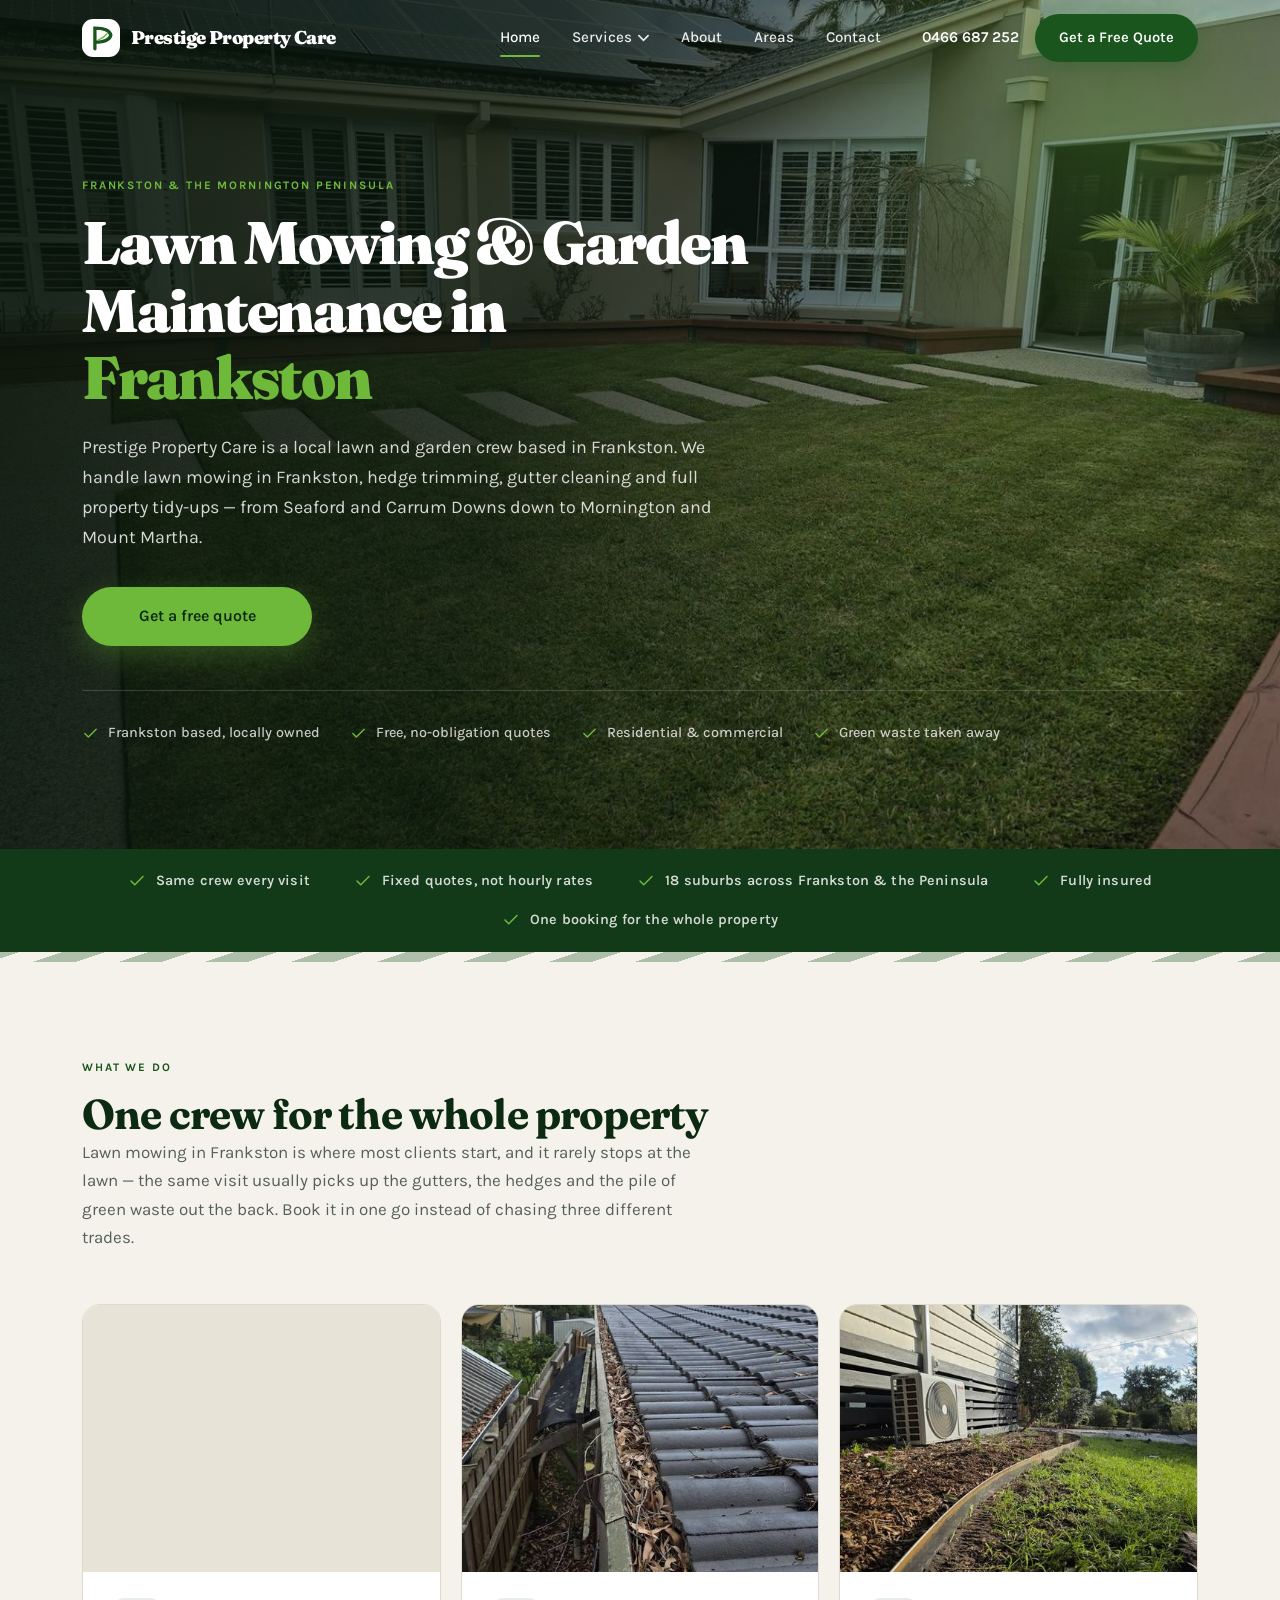
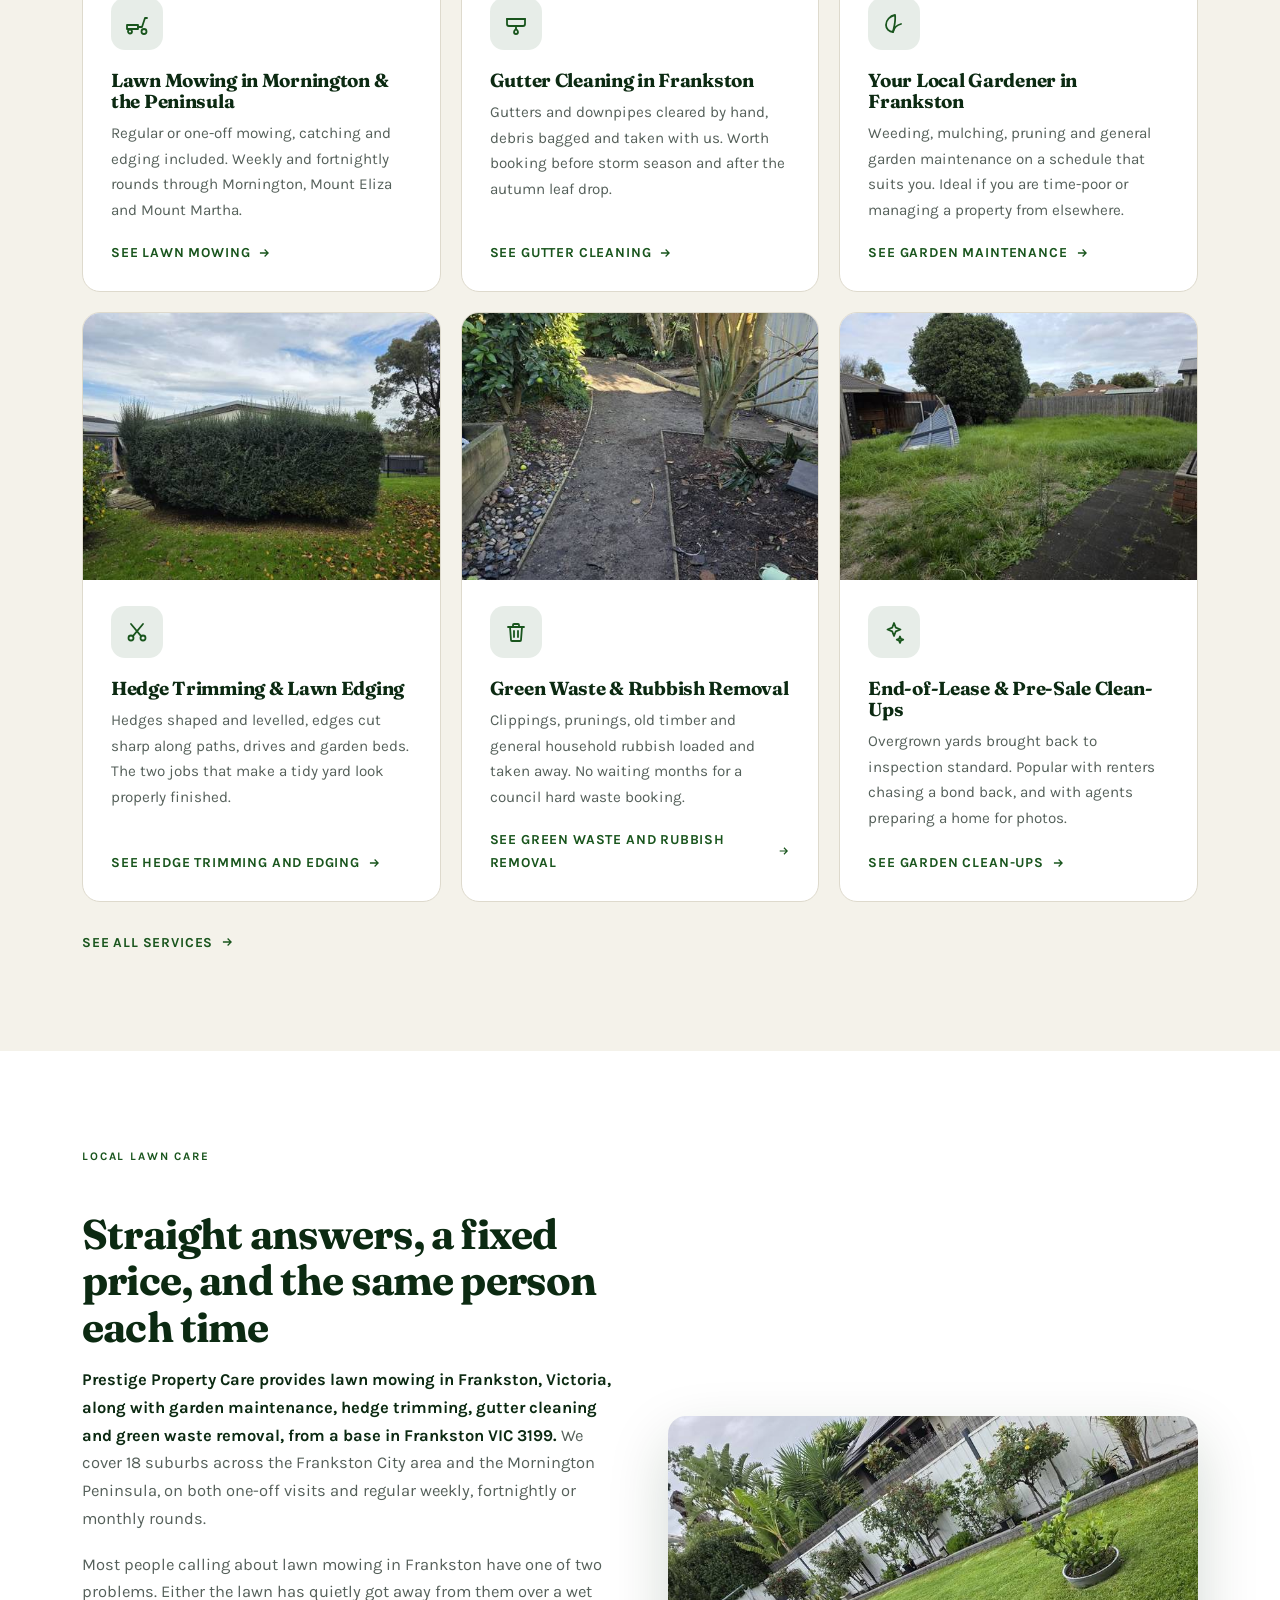
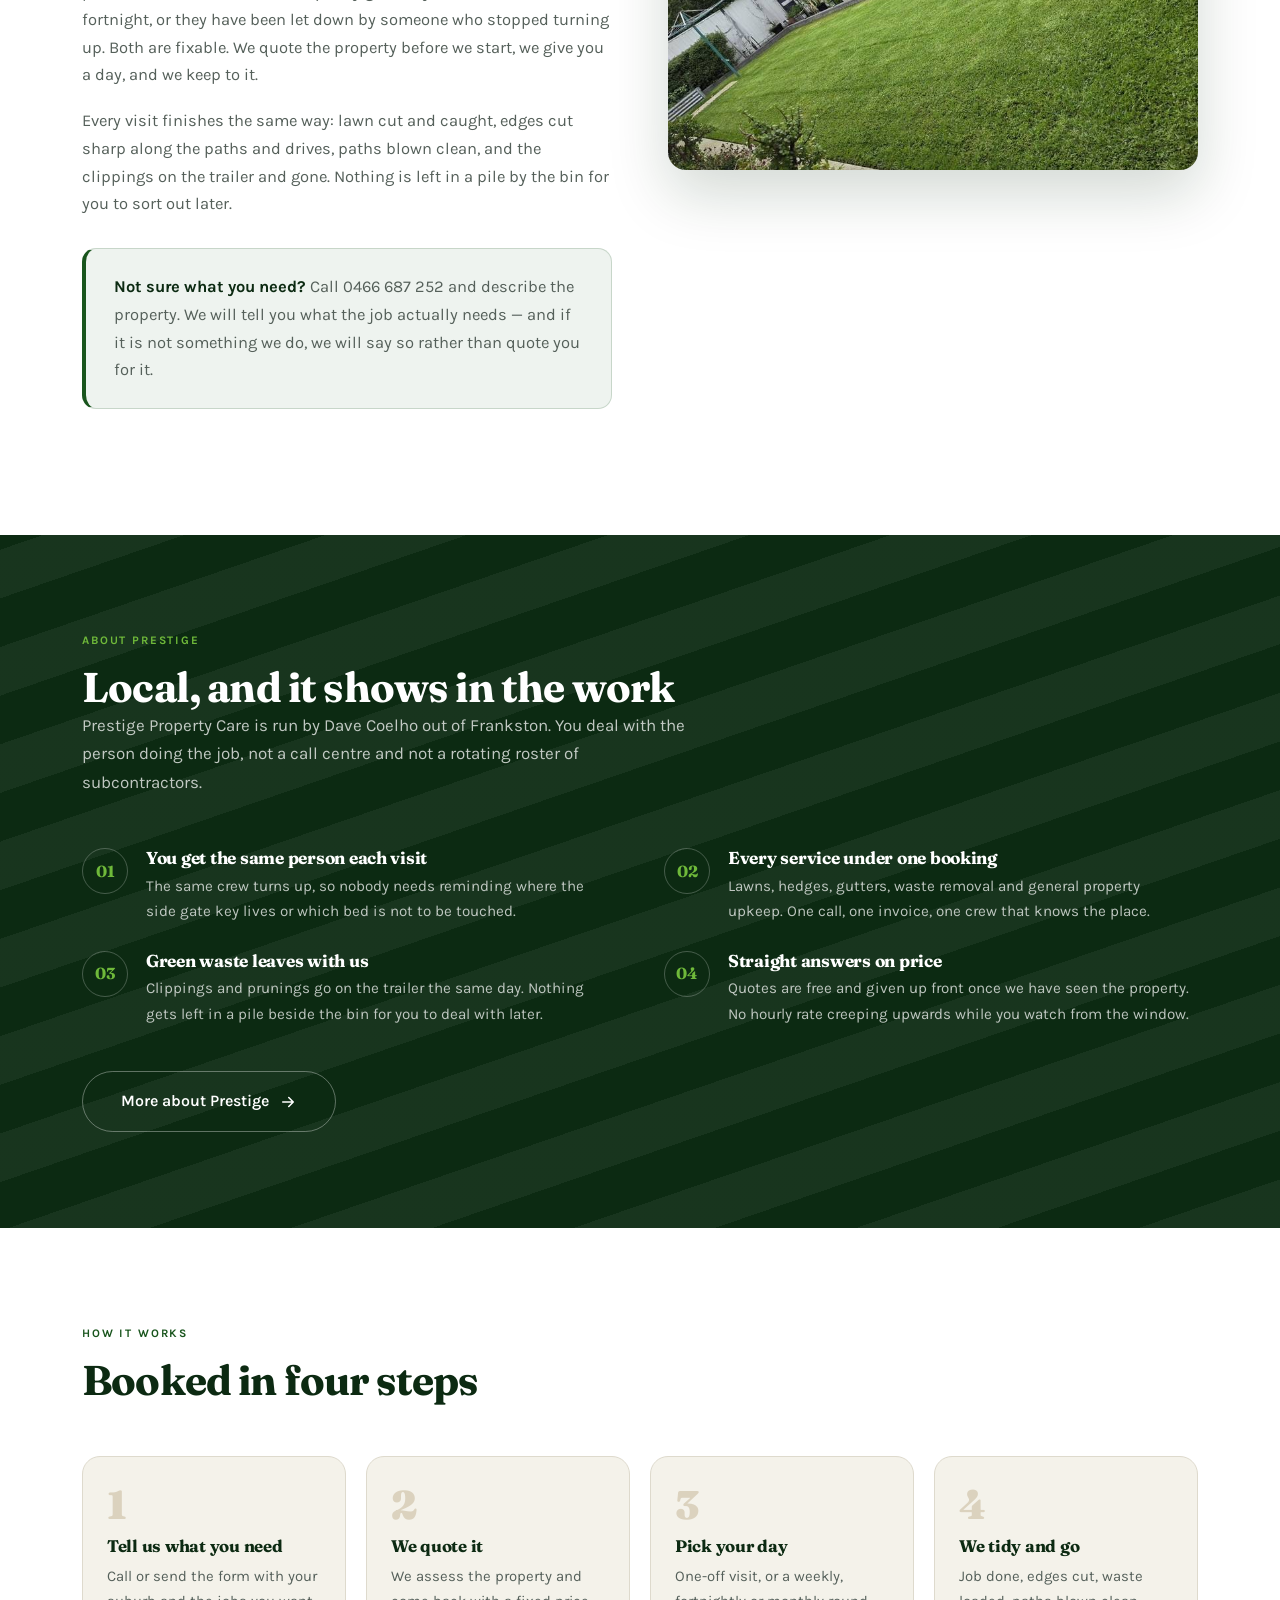
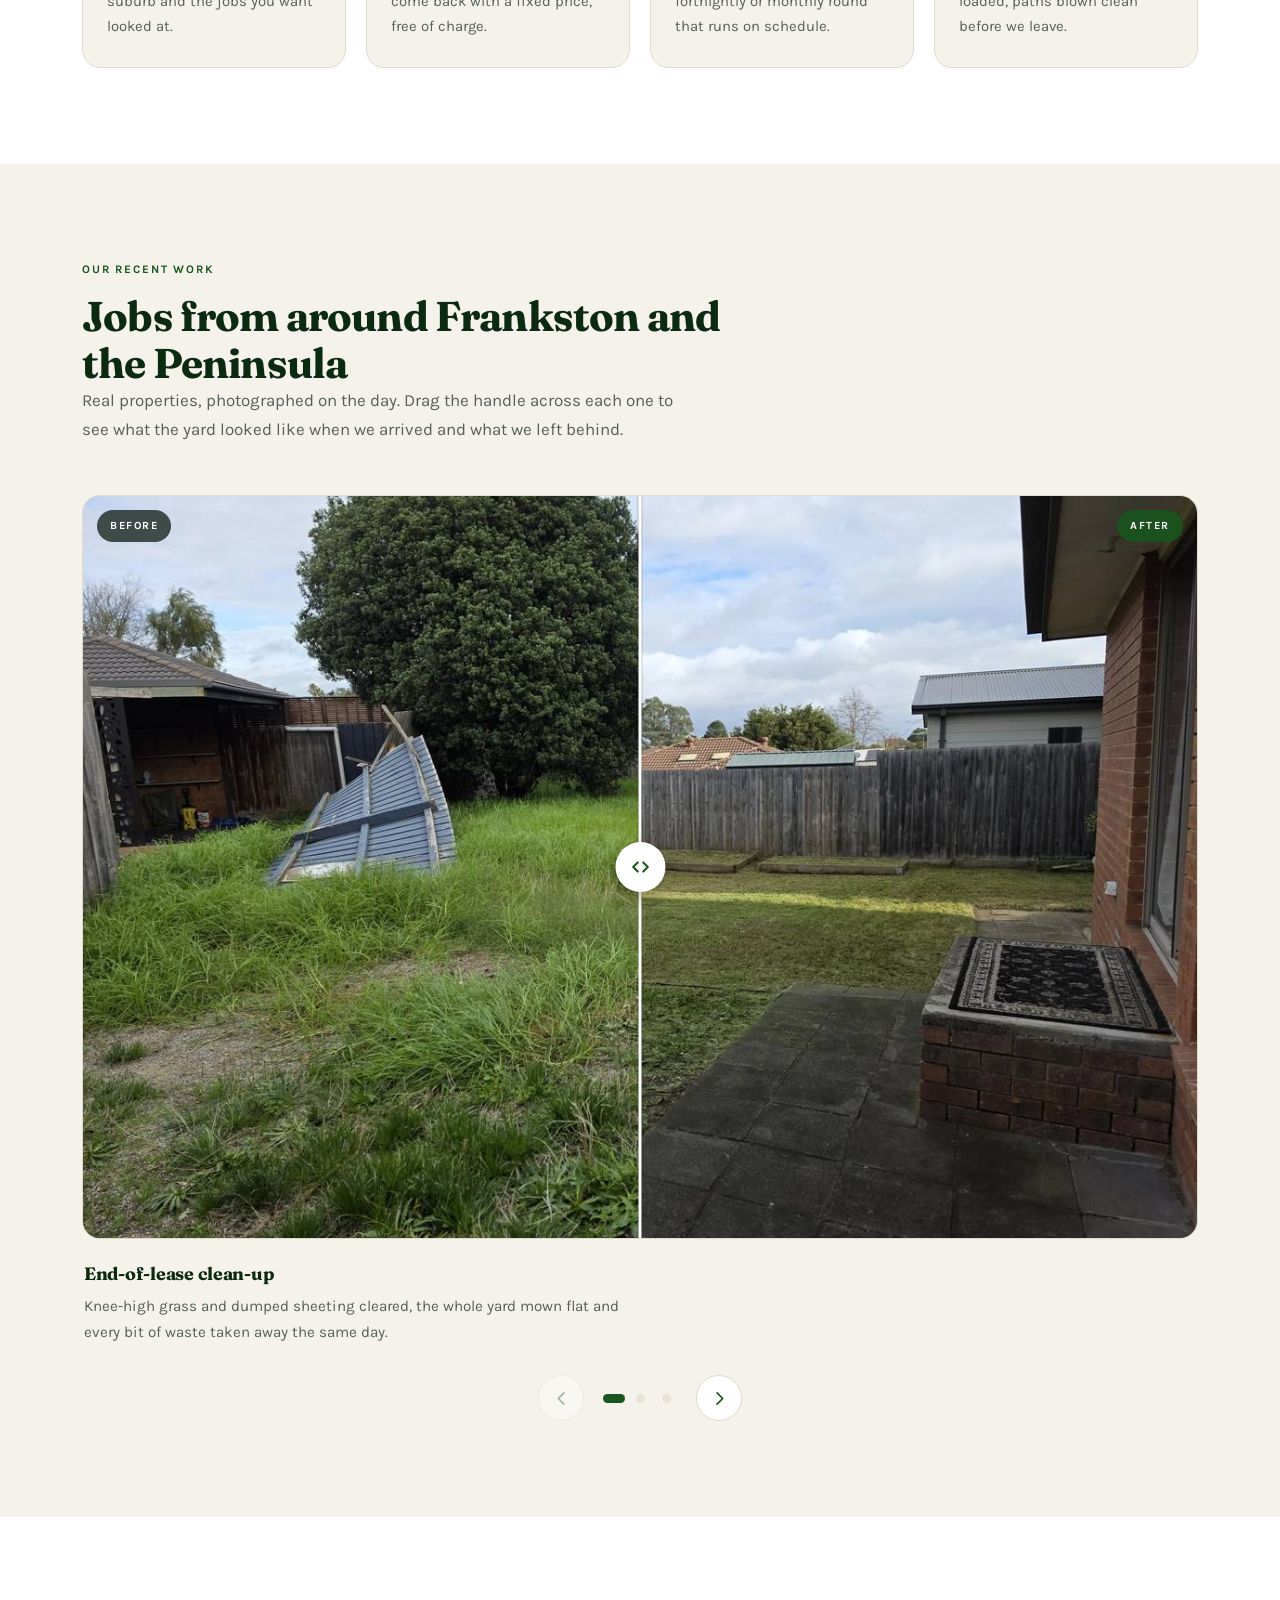
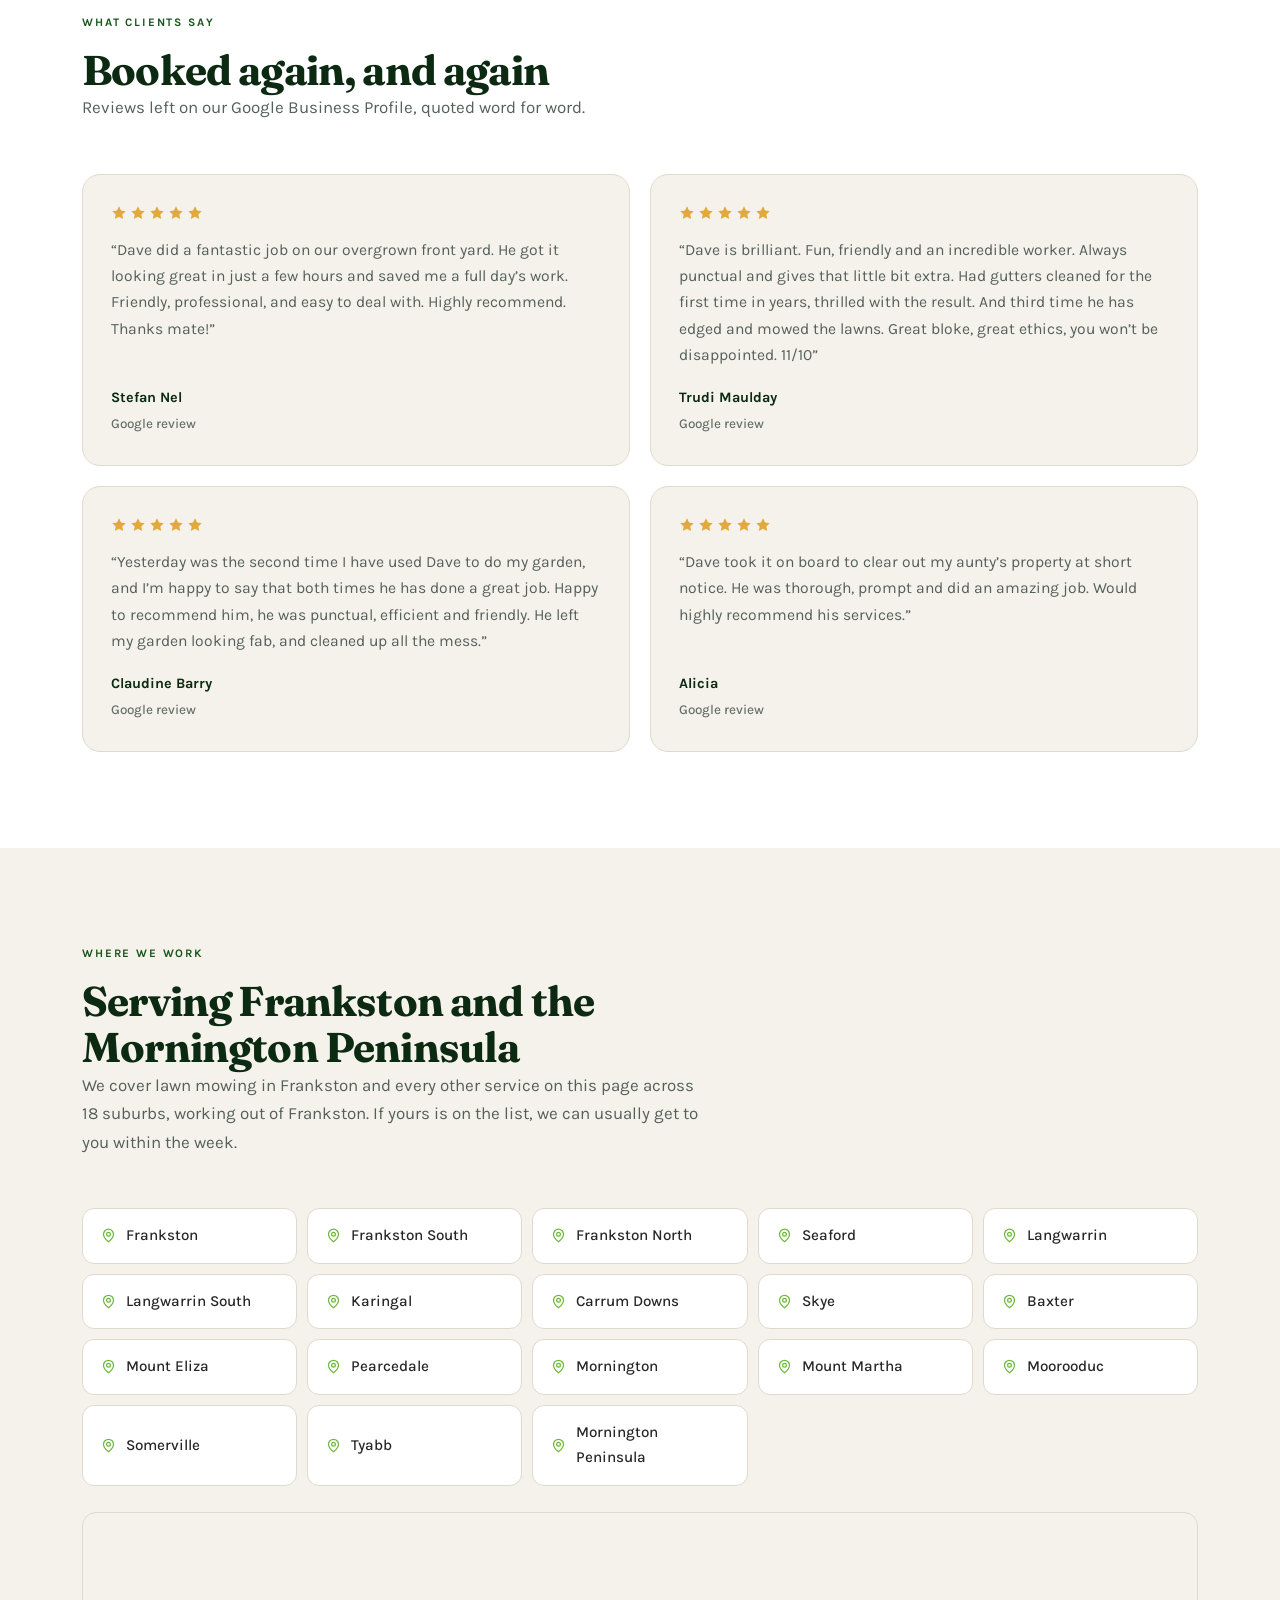
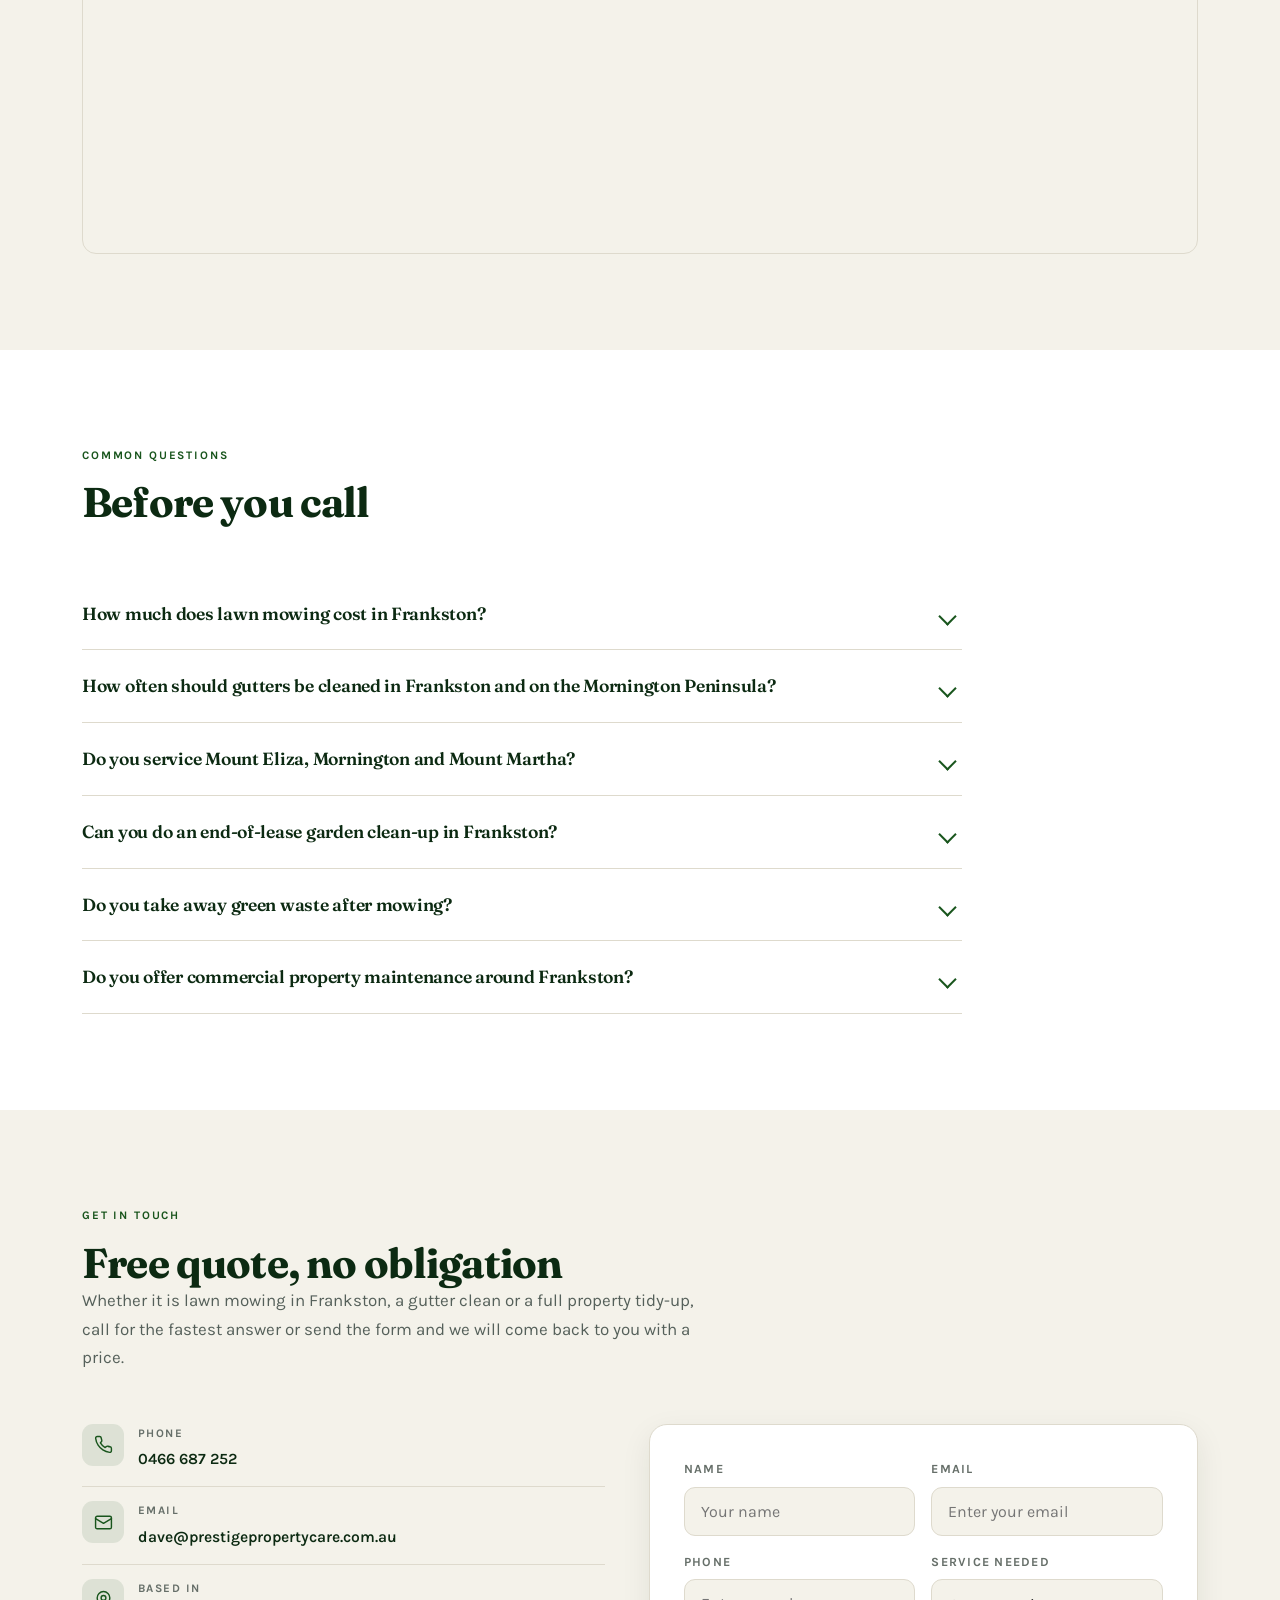
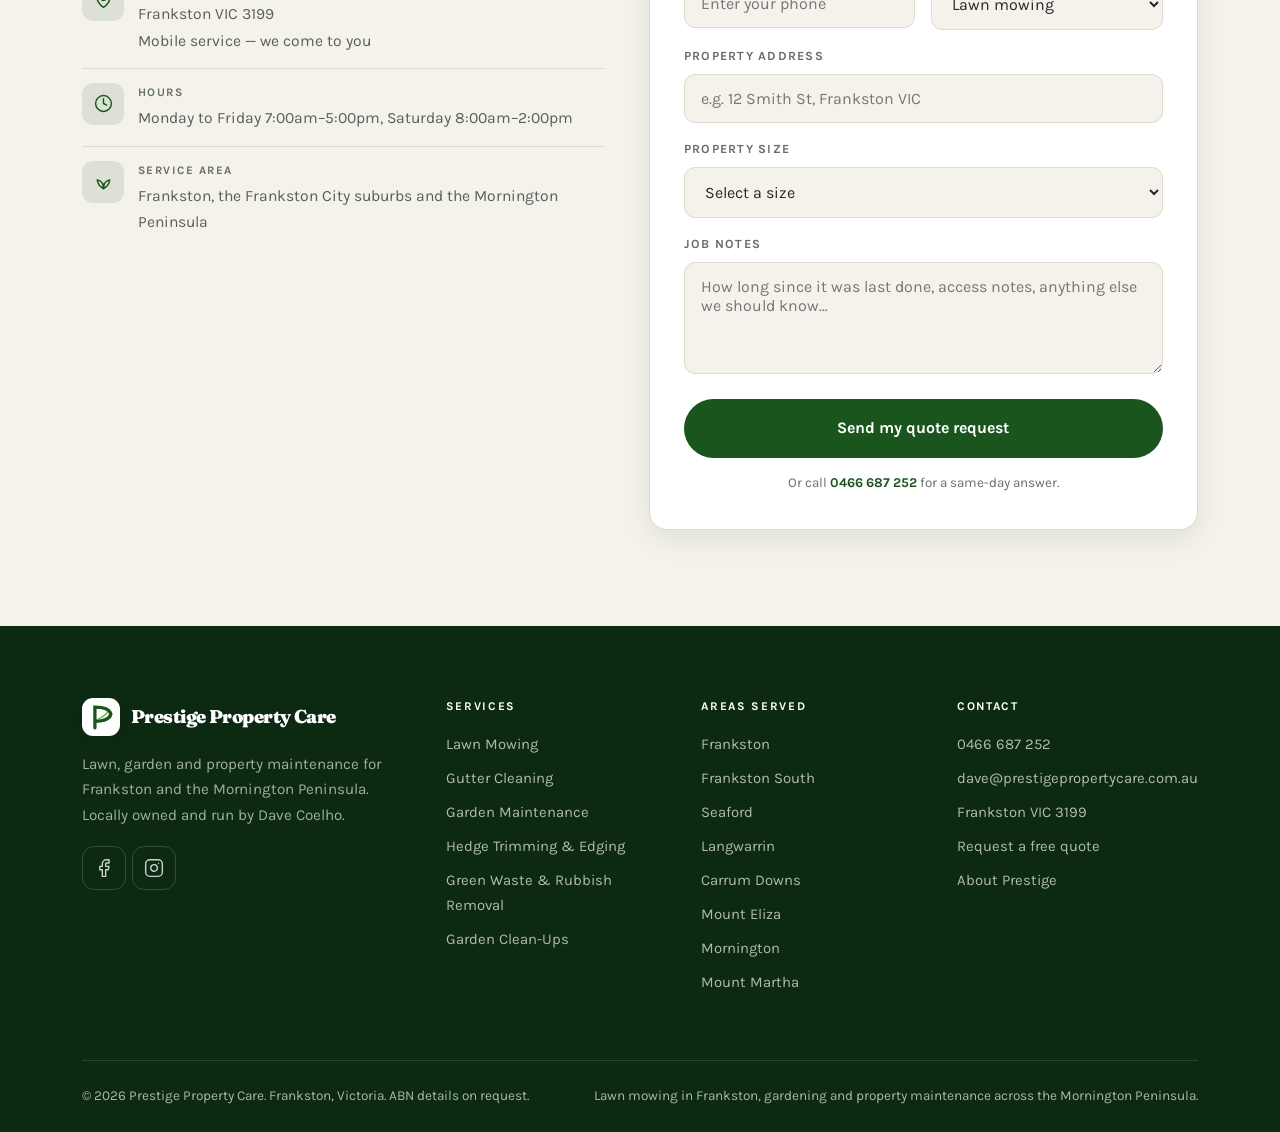
==== commit 34dc4cd9: "Ship the P leaf monogram as the logo mark Client picked option B. LOGO_MARK points at mark-pleaf.svg" ====
--- a/index.html
+++ b/index.html
@@ -30,7 +30,7 @@
 <link rel="preload" as="style" href="https://fonts.googleapis.com/css2?family=Fraunces:opsz,wght@9..144,600;9..144,700;9..144,900&family=Karla:wght@400;500;600;700&display=swap">
 <link rel="stylesheet" href="https://fonts.googleapis.com/css2?family=Fraunces:opsz,wght@9..144,600;9..144,700;9..144,900&family=Karla:wght@400;500;600;700&display=swap" media="print" onload="this.media='all'">
 <noscript><link rel="stylesheet" href="https://fonts.googleapis.com/css2?family=Fraunces:opsz,wght@9..144,600;9..144,700;9..144,900&family=Karla:wght@400;500;600;700&display=swap"></noscript>
-<link rel="icon" href="/assets/img/logo/mark-crest.svg" type="image/svg+xml">
+<link rel="icon" href="/assets/img/logo/mark-pleaf.svg" type="image/svg+xml">
 <link rel="icon" href="/assets/img/favicon-32.png" sizes="32x32" type="image/png">
 <link rel="icon" href="/assets/img/icon-192.png" sizes="192x192" type="image/png">
 <link rel="apple-touch-icon" href="/assets/img/apple-touch-icon.png">
@@ -49,7 +49,7 @@
 <header class="site-header" id="top">
   <div class="nav-inner">
     <a href="/" class="brand" aria-label="Prestige Property Care home">
-      <span class="brand-mark"><img src="/assets/img/logo/mark-crest.svg" alt="Prestige Property Care logo" width="120" height="120" decoding="async"></span>
+      <span class="brand-mark"><img src="/assets/img/logo/mark-pleaf.svg" alt="Prestige Property Care logo" width="120" height="120" decoding="async"></span>
       <span class="brand-name">Prestige Property Care</span>
     </a>
 
@@ -495,7 +495,7 @@
     <div class="f-grid">
       <div class="f-about">
         <a href="/" class="brand">
-          <span class="brand-mark"><img src="/assets/img/logo/mark-crest.svg" alt="Prestige Property Care logo" width="120" height="120" loading="lazy" decoding="async"></span>
+          <span class="brand-mark"><img src="/assets/img/logo/mark-pleaf.svg" alt="Prestige Property Care logo" width="120" height="120" loading="lazy" decoding="async"></span>
           <span class="brand-name">Prestige Property Care</span>
         </a>
         <p>Lawn, garden and property maintenance for Frankston and the Mornington Peninsula. Locally owned and run by Dave Coelho.</p>
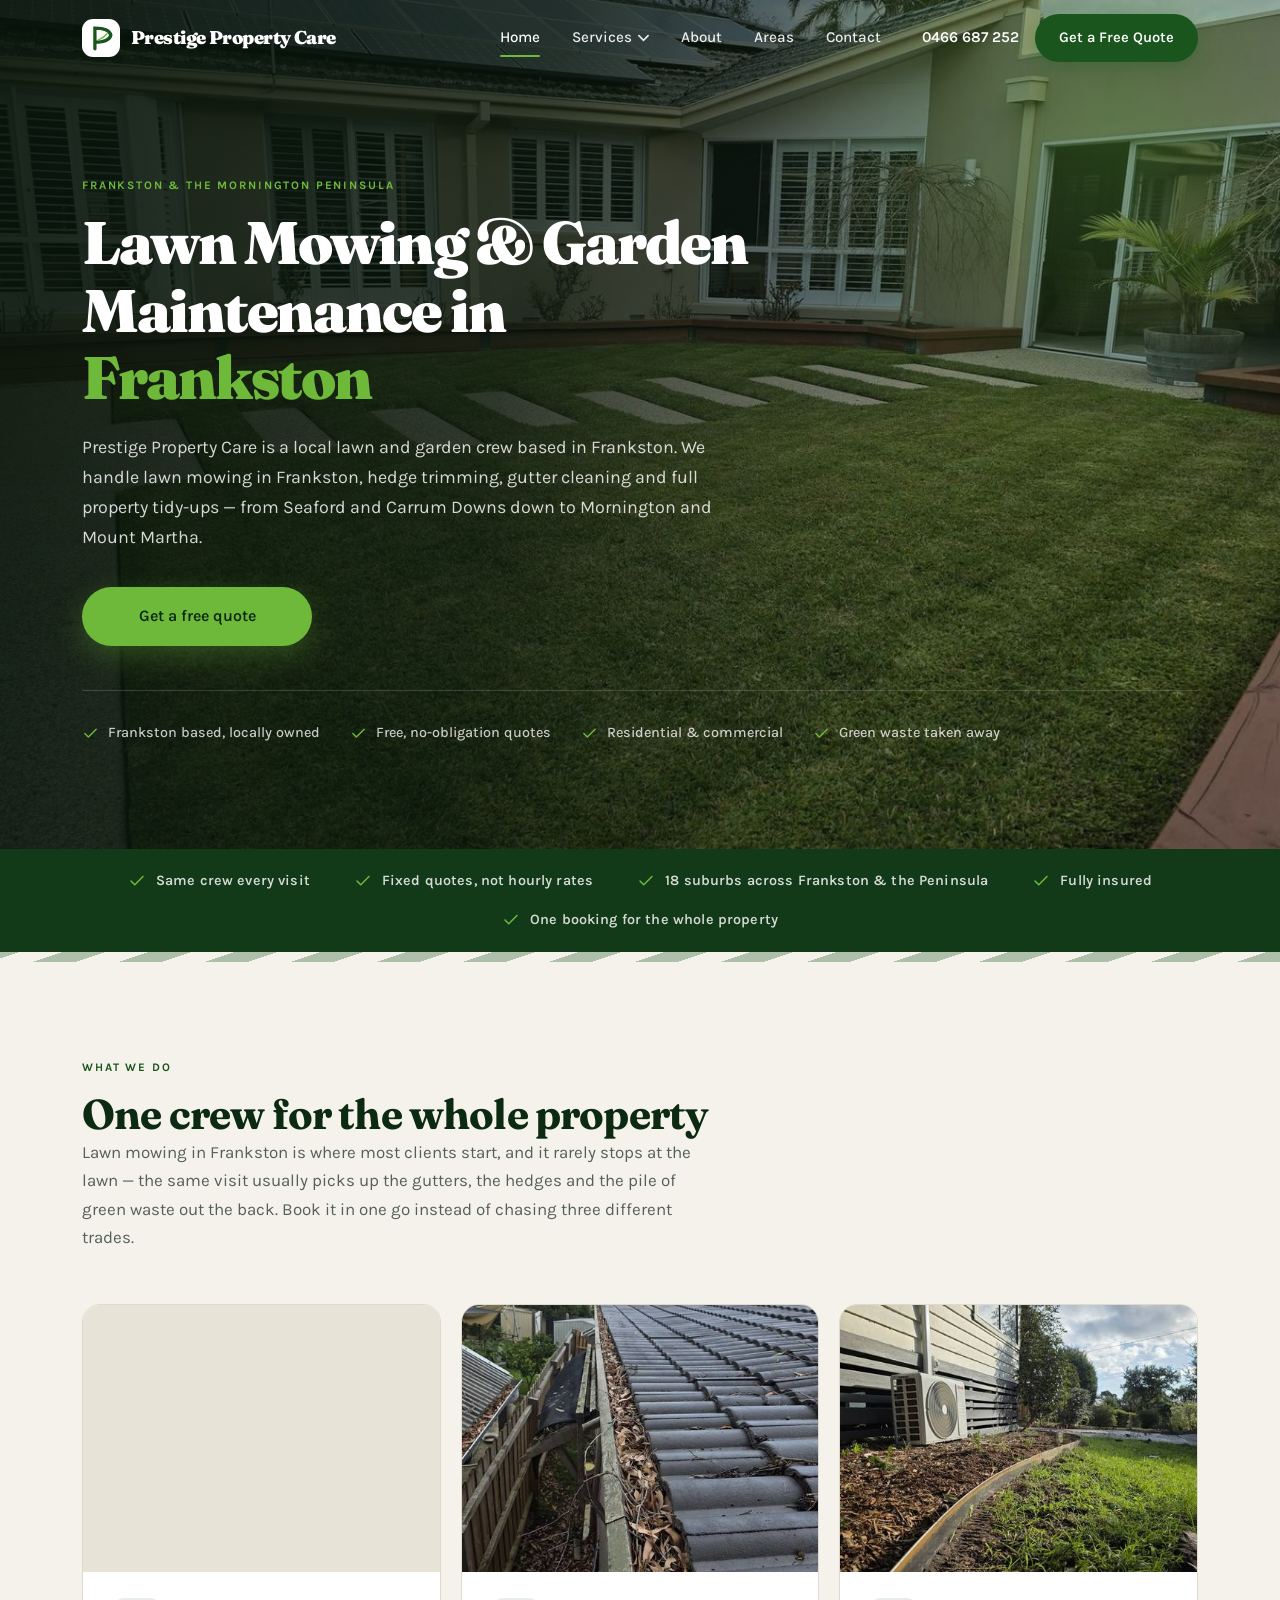
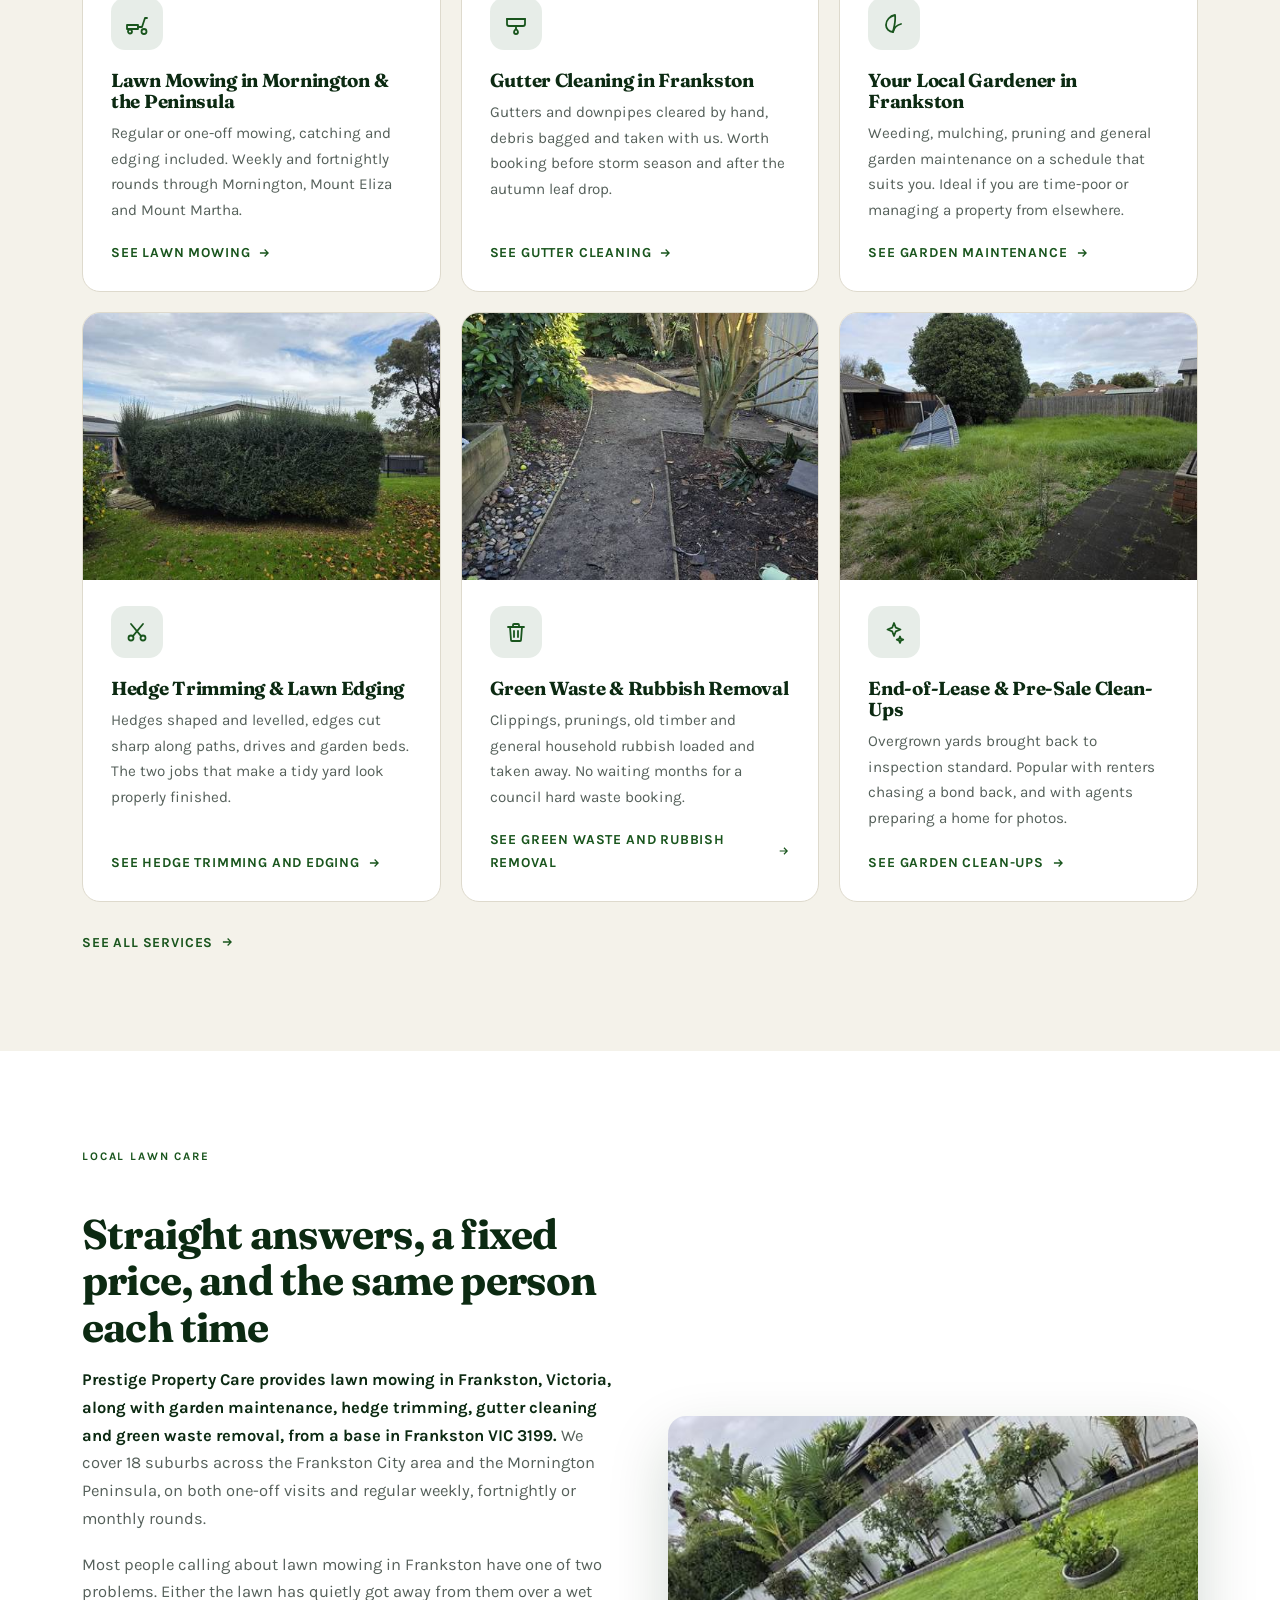
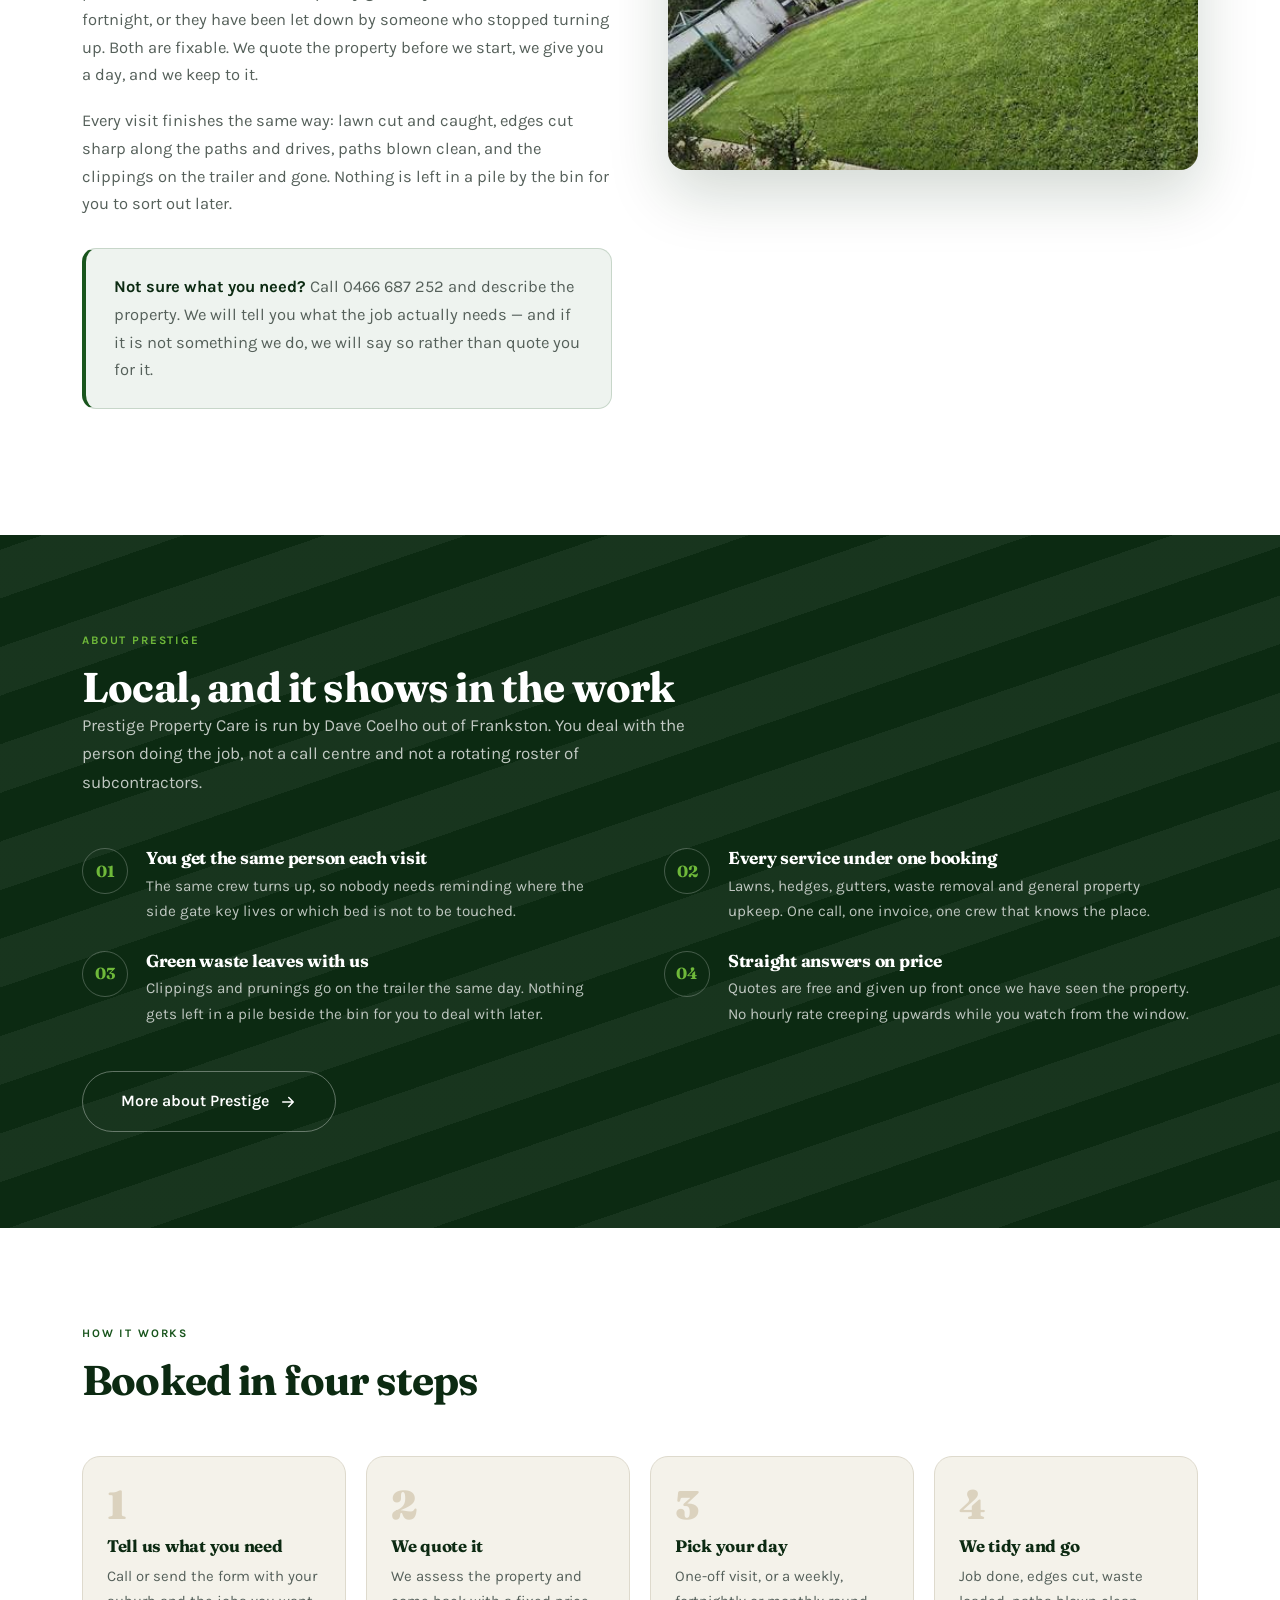
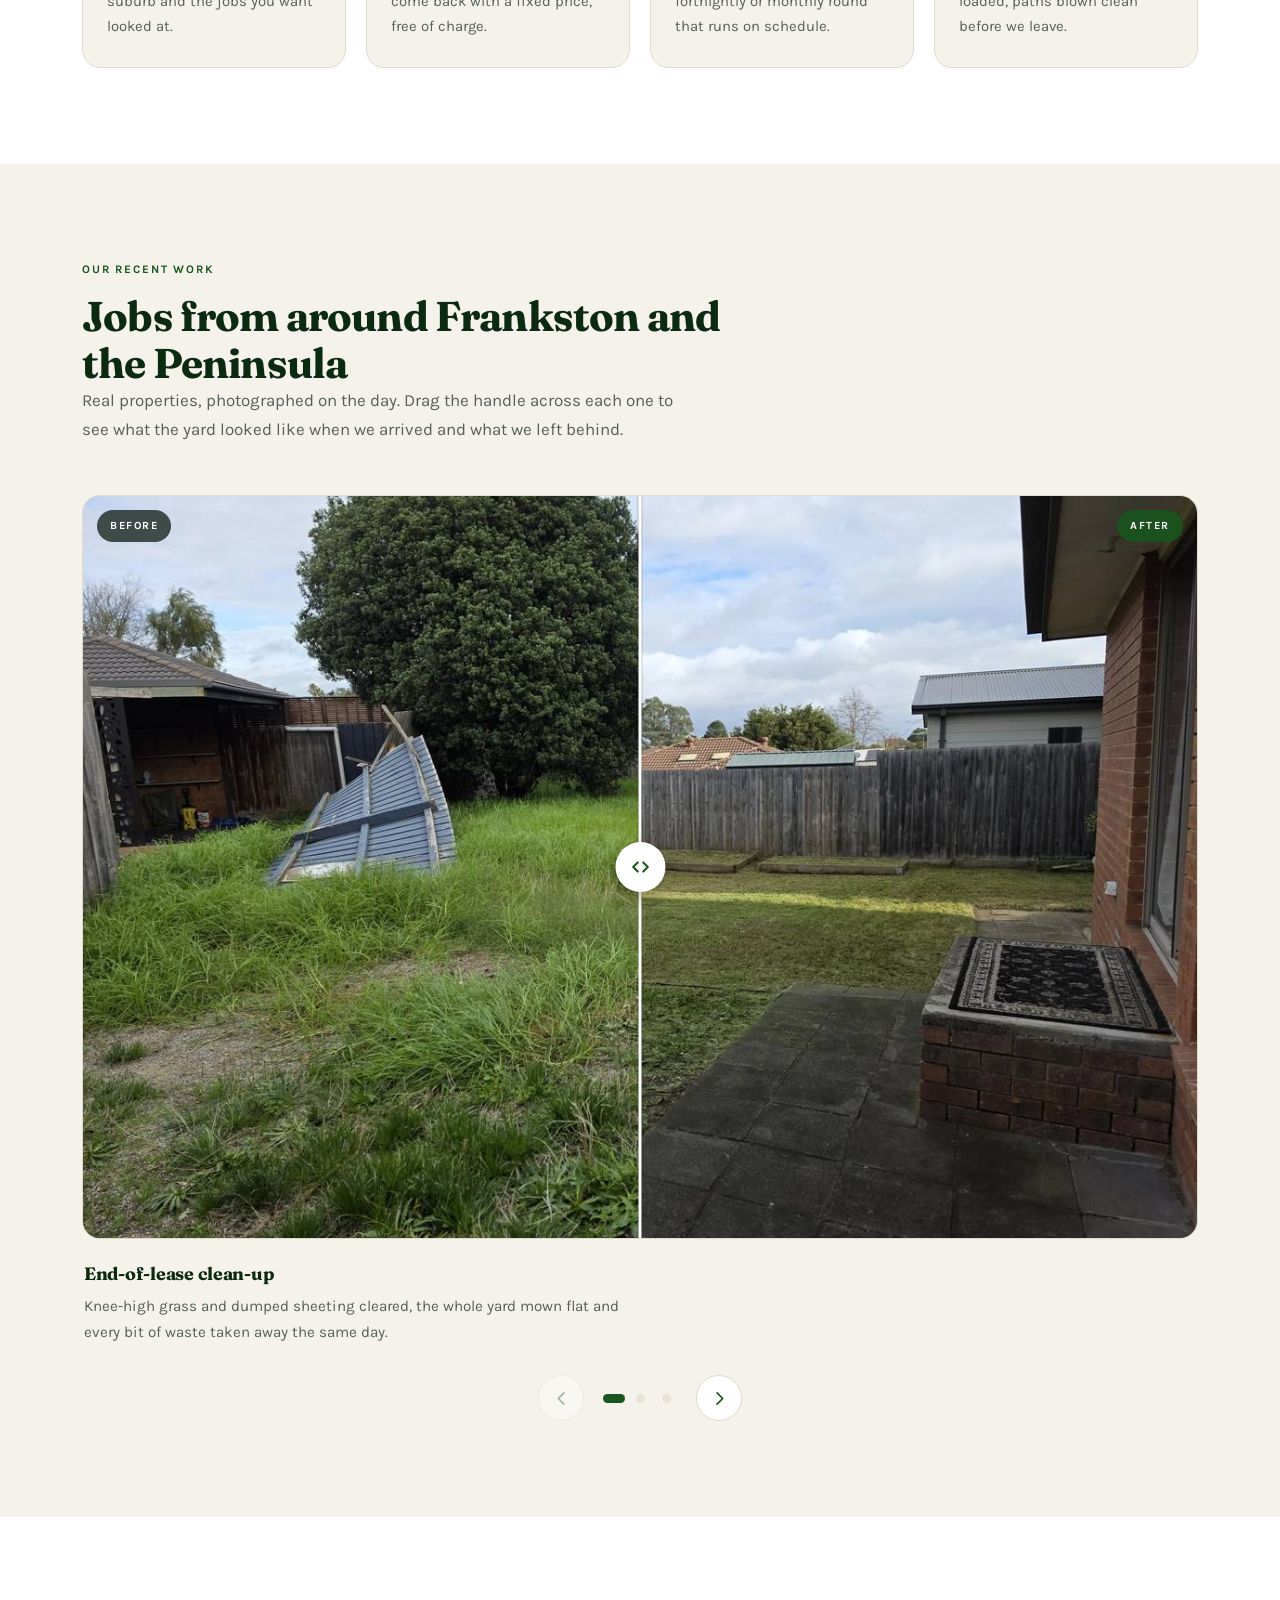
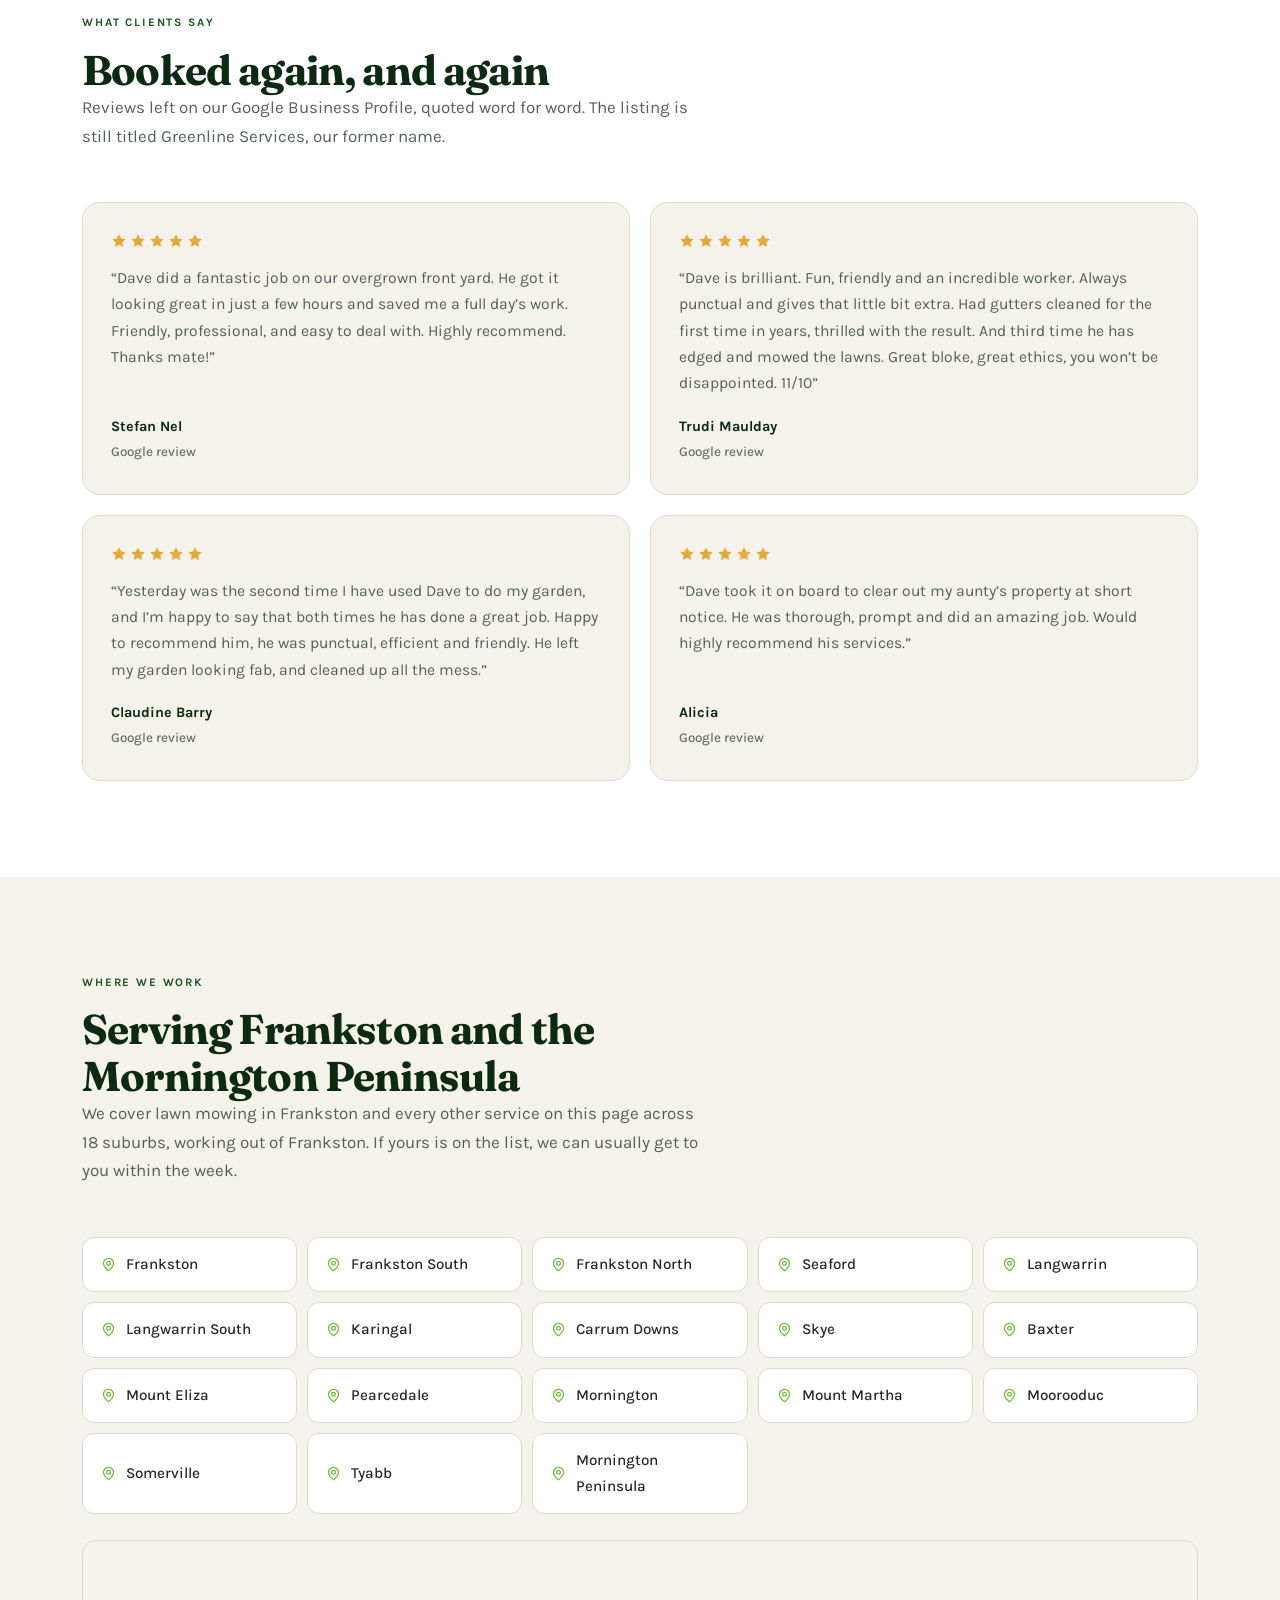
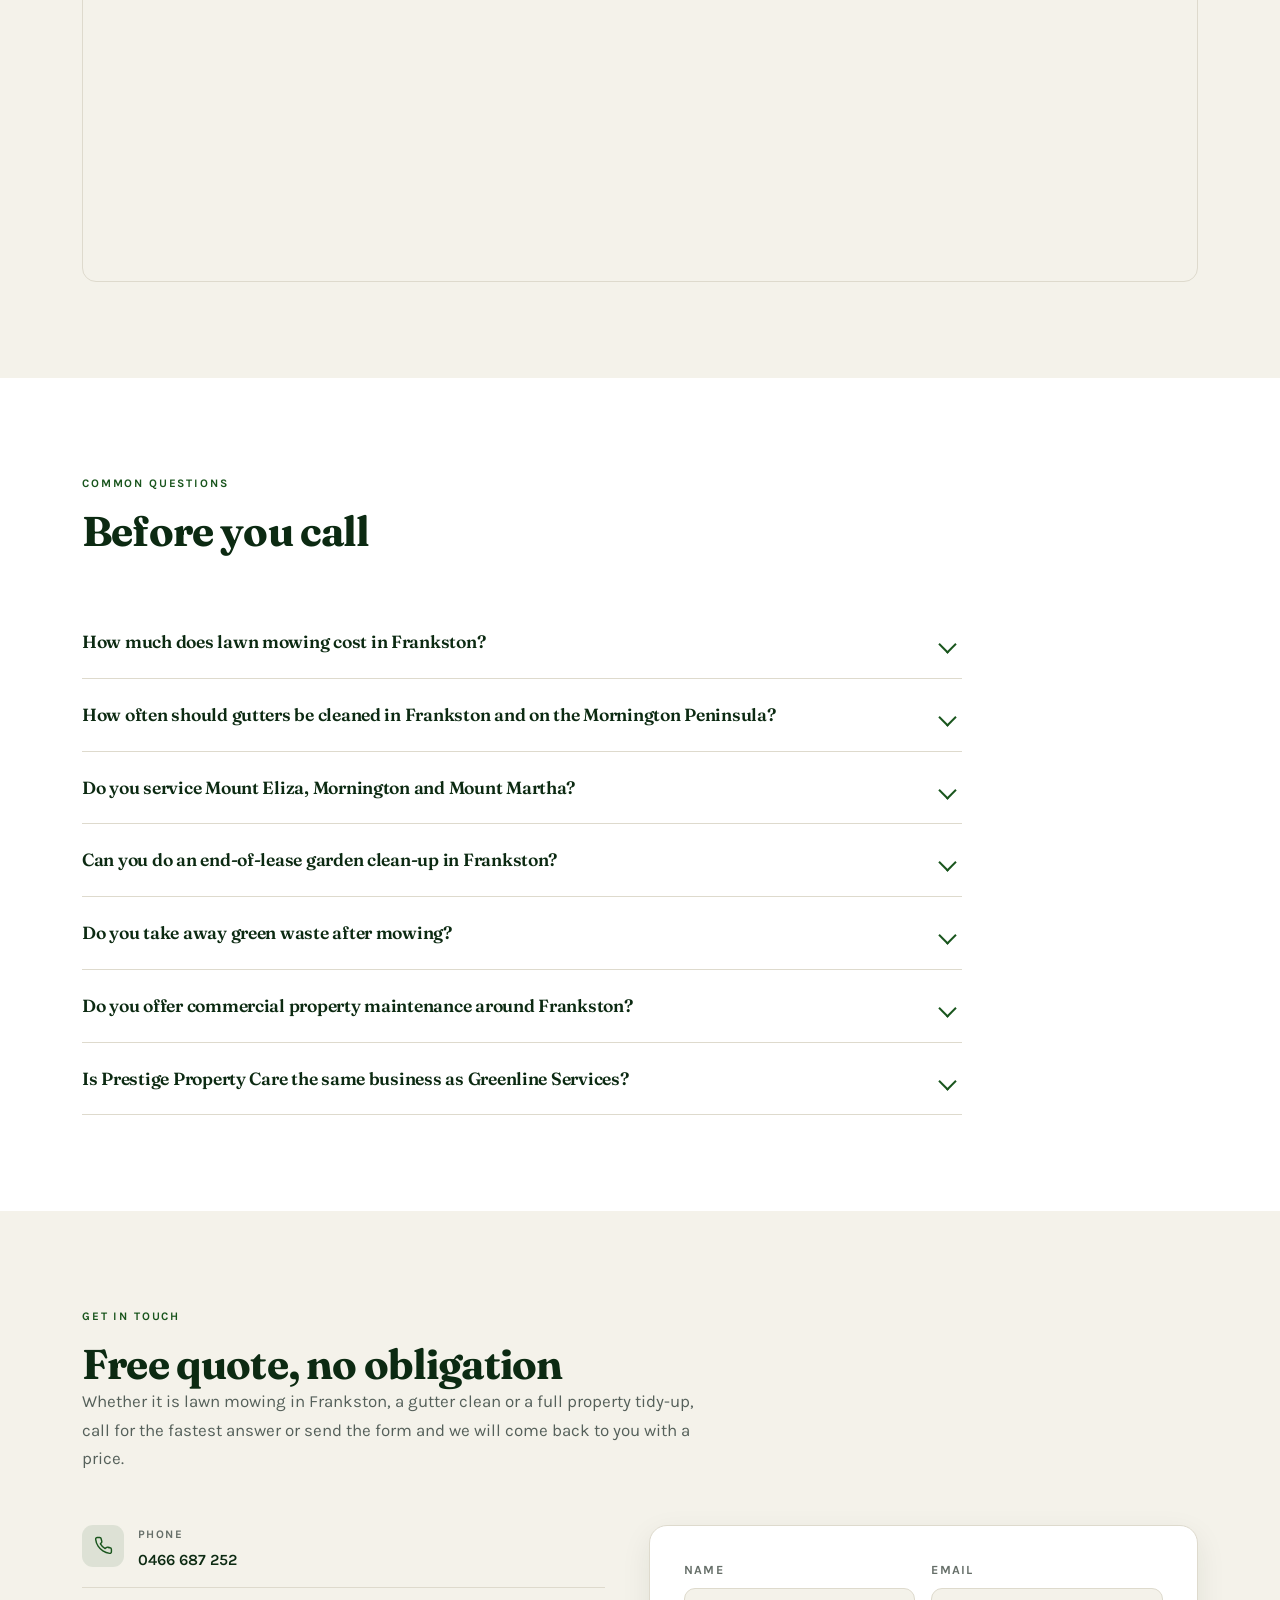
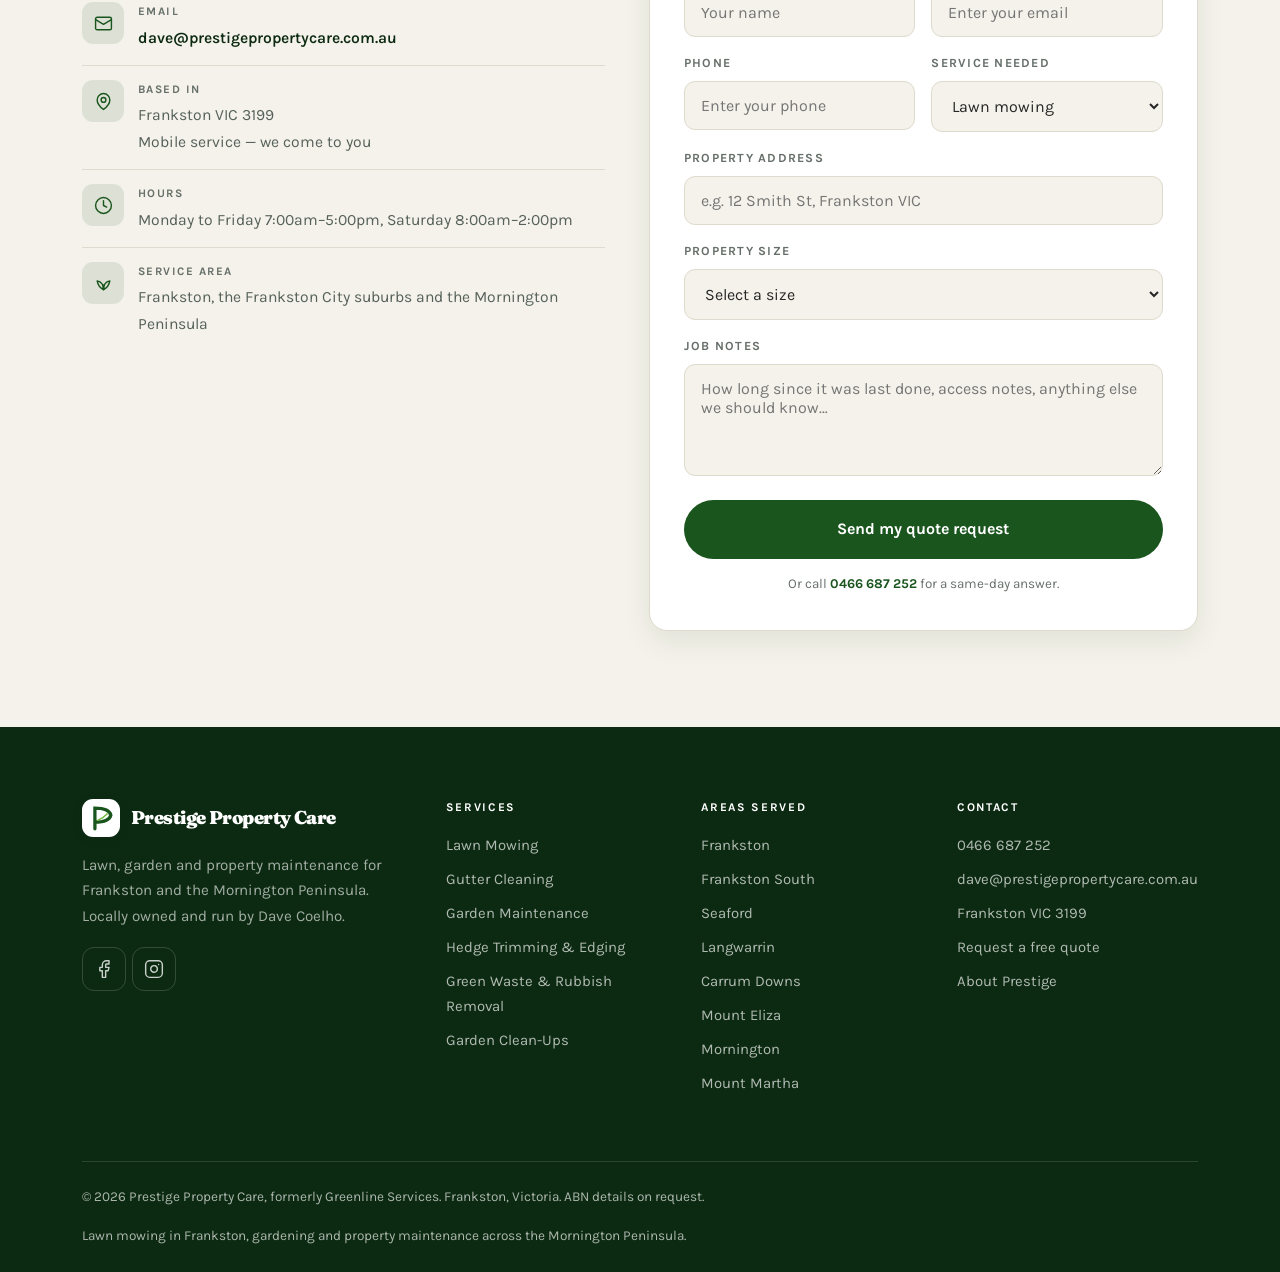
==== commit cda3bbb1: "Handle the rejected GBP rename: state both names, drop the stale map label Google refused the Busine" ====
--- a/index.html
+++ b/index.html
@@ -348,7 +348,7 @@
     <div class="sec-head">
       <span class="eyebrow">What clients say</span>
       <h2>Booked again, and again</h2>
-      <p class="lede">Reviews left on our <a href="https://www.google.com/maps?cid=12542257598963737778" rel="nofollow noopener" target="_blank">Google Business Profile</a>, quoted word for word.</p>
+      <p class="lede">Reviews left on our <a href="https://www.google.com/maps?cid=12542257598963737778" rel="nofollow noopener" target="_blank">Google Business Profile</a>, quoted word for word. The listing is still titled Greenline Services, our former name.</p>
     </div>
     <div class="quotes"><figure class="quote">
         <div class="stars" role="img" aria-label="Rated 5 out of 5"><svg viewBox="0 0 24 24" aria-hidden="true"><path d="m12 2 3.1 6.3 6.9 1-5 4.9 1.2 6.8-6.2-3.3-6.2 3.3L7 14.2l-5-4.9 6.9-1Z"/></svg><svg viewBox="0 0 24 24" aria-hidden="true"><path d="m12 2 3.1 6.3 6.9 1-5 4.9 1.2 6.8-6.2-3.3-6.2 3.3L7 14.2l-5-4.9 6.9-1Z"/></svg><svg viewBox="0 0 24 24" aria-hidden="true"><path d="m12 2 3.1 6.3 6.9 1-5 4.9 1.2 6.8-6.2-3.3-6.2 3.3L7 14.2l-5-4.9 6.9-1Z"/></svg><svg viewBox="0 0 24 24" aria-hidden="true"><path d="m12 2 3.1 6.3 6.9 1-5 4.9 1.2 6.8-6.2-3.3-6.2 3.3L7 14.2l-5-4.9 6.9-1Z"/></svg><svg viewBox="0 0 24 24" aria-hidden="true"><path d="m12 2 3.1 6.3 6.9 1-5 4.9 1.2 6.8-6.2-3.3-6.2 3.3L7 14.2l-5-4.9 6.9-1Z"/></svg></div>
@@ -380,7 +380,7 @@
     </div>
     <div class="areas-grid"><span class="area"><svg viewBox="0 0 24 24" aria-hidden="true"><path d="M20 10c0 6-8 12-8 12s-8-6-8-12a8 8 0 0 1 16 0Z"/><circle cx="12" cy="10" r="3"/></svg>Frankston</span><span class="area"><svg viewBox="0 0 24 24" aria-hidden="true"><path d="M20 10c0 6-8 12-8 12s-8-6-8-12a8 8 0 0 1 16 0Z"/><circle cx="12" cy="10" r="3"/></svg>Frankston South</span><span class="area"><svg viewBox="0 0 24 24" aria-hidden="true"><path d="M20 10c0 6-8 12-8 12s-8-6-8-12a8 8 0 0 1 16 0Z"/><circle cx="12" cy="10" r="3"/></svg>Frankston North</span><span class="area"><svg viewBox="0 0 24 24" aria-hidden="true"><path d="M20 10c0 6-8 12-8 12s-8-6-8-12a8 8 0 0 1 16 0Z"/><circle cx="12" cy="10" r="3"/></svg>Seaford</span><span class="area"><svg viewBox="0 0 24 24" aria-hidden="true"><path d="M20 10c0 6-8 12-8 12s-8-6-8-12a8 8 0 0 1 16 0Z"/><circle cx="12" cy="10" r="3"/></svg>Langwarrin</span><span class="area"><svg viewBox="0 0 24 24" aria-hidden="true"><path d="M20 10c0 6-8 12-8 12s-8-6-8-12a8 8 0 0 1 16 0Z"/><circle cx="12" cy="10" r="3"/></svg>Langwarrin South</span><span class="area"><svg viewBox="0 0 24 24" aria-hidden="true"><path d="M20 10c0 6-8 12-8 12s-8-6-8-12a8 8 0 0 1 16 0Z"/><circle cx="12" cy="10" r="3"/></svg>Karingal</span><span class="area"><svg viewBox="0 0 24 24" aria-hidden="true"><path d="M20 10c0 6-8 12-8 12s-8-6-8-12a8 8 0 0 1 16 0Z"/><circle cx="12" cy="10" r="3"/></svg>Carrum Downs</span><span class="area"><svg viewBox="0 0 24 24" aria-hidden="true"><path d="M20 10c0 6-8 12-8 12s-8-6-8-12a8 8 0 0 1 16 0Z"/><circle cx="12" cy="10" r="3"/></svg>Skye</span><span class="area"><svg viewBox="0 0 24 24" aria-hidden="true"><path d="M20 10c0 6-8 12-8 12s-8-6-8-12a8 8 0 0 1 16 0Z"/><circle cx="12" cy="10" r="3"/></svg>Baxter</span><span class="area"><svg viewBox="0 0 24 24" aria-hidden="true"><path d="M20 10c0 6-8 12-8 12s-8-6-8-12a8 8 0 0 1 16 0Z"/><circle cx="12" cy="10" r="3"/></svg>Mount Eliza</span><span class="area"><svg viewBox="0 0 24 24" aria-hidden="true"><path d="M20 10c0 6-8 12-8 12s-8-6-8-12a8 8 0 0 1 16 0Z"/><circle cx="12" cy="10" r="3"/></svg>Pearcedale</span><span class="area"><svg viewBox="0 0 24 24" aria-hidden="true"><path d="M20 10c0 6-8 12-8 12s-8-6-8-12a8 8 0 0 1 16 0Z"/><circle cx="12" cy="10" r="3"/></svg>Mornington</span><span class="area"><svg viewBox="0 0 24 24" aria-hidden="true"><path d="M20 10c0 6-8 12-8 12s-8-6-8-12a8 8 0 0 1 16 0Z"/><circle cx="12" cy="10" r="3"/></svg>Mount Martha</span><span class="area"><svg viewBox="0 0 24 24" aria-hidden="true"><path d="M20 10c0 6-8 12-8 12s-8-6-8-12a8 8 0 0 1 16 0Z"/><circle cx="12" cy="10" r="3"/></svg>Moorooduc</span><span class="area"><svg viewBox="0 0 24 24" aria-hidden="true"><path d="M20 10c0 6-8 12-8 12s-8-6-8-12a8 8 0 0 1 16 0Z"/><circle cx="12" cy="10" r="3"/></svg>Somerville</span><span class="area"><svg viewBox="0 0 24 24" aria-hidden="true"><path d="M20 10c0 6-8 12-8 12s-8-6-8-12a8 8 0 0 1 16 0Z"/><circle cx="12" cy="10" r="3"/></svg>Tyabb</span><span class="area"><svg viewBox="0 0 24 24" aria-hidden="true"><path d="M20 10c0 6-8 12-8 12s-8-6-8-12a8 8 0 0 1 16 0Z"/><circle cx="12" cy="10" r="3"/></svg>Mornington Peninsula</span></div>
     <div class="map-embed">
-  <iframe title="Prestige Property Care service area map — Frankston VIC and the Mornington Peninsula" src="https://www.google.com/maps/embed?pb=!1m18!1m12!1m3!1d200705.6214454393!2d145.1110961!3d-38.1860856!2m3!1f0!2f0!3f0!3m2!1i1024!2i768!4f13.1!3m3!1m2!1s0x471521d92f4fcf41%3A0xae0f0cd5a3ad64b2!2sGreenline%20services!5e0!3m2!1sen!2sph!4v1787142280589!5m2!1sen!2sph" width="600" height="450" style="border:0;" allowfullscreen="" loading="lazy" referrerpolicy="strict-origin-when-cross-origin"></iframe>
+  <iframe title="Prestige Property Care service area map — Frankston VIC and the Mornington Peninsula" src="https://www.google.com/maps/embed?pb=!1m14!1m12!1m3!1d200705.6214454393!2d145.1110961!3d-38.1860856!2m3!1f0!2f0!3f0!3m2!1i1024!2i768!4f13.1!5e0!3m2!1sen!2sau!4v1787142280589!5m2!1sen!2sau" width="600" height="450" style="border:0;" allowfullscreen="" loading="lazy" referrerpolicy="strict-origin-when-cross-origin"></iframe>
 </div>
   </div>
 </section>
@@ -410,6 +410,9 @@
       </div><div class="faq">
         <button class="faq-q" aria-expanded="false">Do you offer commercial property maintenance around Frankston?</button>
         <div class="faq-a"><p>Yes. We maintain grounds for commercial sites, rental portfolios and body corporate properties across Frankston and the surrounding suburbs, on scheduled visits with consistent presentation between them. Send us the site address and how often you need it attended and we will price it.</p></div>
+      </div><div class="faq">
+        <button class="faq-q" aria-expanded="false">Is Prestige Property Care the same business as Greenline Services?</button>
+        <div class="faq-a"><p>Yes. We changed the name in 2026. The owner, the phone number, the crew and the round are all the same, and so is the work: lawn mowing in Frankston, garden maintenance, hedge trimming, gutter cleaning and green waste removal across the Mornington Peninsula. Our Google Business Profile is still listed under Greenline Services, so the reviews on it were left for this business.</p></div>
       </div></div>
   </div>
 </section>
@@ -524,7 +527,7 @@
       </div>
     </div>
     <div class="f-bottom">
-      <span>&copy; 2026 Prestige Property Care. Frankston, Victoria. ABN details on request.</span>
+      <span>&copy; 2026 Prestige Property Care, formerly Greenline Services. Frankston, Victoria. ABN details on request.</span>
       <span>Lawn mowing in Frankston, gardening and property maintenance across the Mornington Peninsula.</span>
     </div>
   </div>
@@ -587,6 +590,7 @@
   "@type": ["LocalBusiness","HomeAndConstructionBusiness"],
   "@id": "https://prestigepropertycare.com.au/#business",
   "name": "Prestige Property Care",
+  "alternateName": "Greenline Services",
   "description": "Lawn mowing, garden maintenance, hedge trimming, gutter cleaning and green waste removal in Frankston and across the Mornington Peninsula.",
   "url": "https://prestigepropertycare.com.au/",
   "telephone": "+61 466 687 252",
@@ -670,7 +674,8 @@
     {"@type":"Question","name":"Do you service Mount Eliza, Mornington and Mount Martha?","acceptedAnswer":{"@type":"Answer","text":"Yes. Our regular round covers Mount Eliza, Mornington, Mount Martha, Moorooduc, Somerville and Tyabb, along with everything closer to home in Frankston, Frankston South, Frankston North, Seaford, Langwarrin, Karingal, Carrum Downs, Skye, Baxter and Pearcedale. Peninsula properties are often on a fortnightly or monthly schedule, including holiday homes we maintain while the owners are away."}},
     {"@type":"Question","name":"Can you do an end-of-lease garden clean-up in Frankston?","acceptedAnswer":{"@type":"Answer","text":"Yes, and it is one of the jobs we are booked for most. We bring an overgrown yard back to inspection standard: lawns cut and edged, beds weeded, hedges shaped, and every bit of green waste taken away the same day. If you have an inspection date, tell us when you call and we will work backwards from it."}},
     {"@type":"Question","name":"Do you take away green waste after mowing?","acceptedAnswer":{"@type":"Answer","text":"Always. Clippings, prunings and hedge trimmings go straight on the trailer and leave with us. You are not left with a pile beside the bin, or waiting on a council hard waste booking. We also take general rubbish removal jobs on their own if you have a shed, garage or yard to clear out."}},
-    {"@type":"Question","name":"Do you offer commercial property maintenance around Frankston?","acceptedAnswer":{"@type":"Answer","text":"Yes. We maintain grounds for commercial sites, rental portfolios and body corporate properties across Frankston and the surrounding suburbs, on scheduled visits with consistent presentation between them. Send us the site address and how often you need it attended and we will price it."}}
+    {"@type":"Question","name":"Do you offer commercial property maintenance around Frankston?","acceptedAnswer":{"@type":"Answer","text":"Yes. We maintain grounds for commercial sites, rental portfolios and body corporate properties across Frankston and the surrounding suburbs, on scheduled visits with consistent presentation between them. Send us the site address and how often you need it attended and we will price it."}},
+    {"@type":"Question","name":"Is Prestige Property Care the same business as Greenline Services?","acceptedAnswer":{"@type":"Answer","text":"Yes. We changed the name in 2026. The owner, the phone number, the crew and the round are all the same, and so is the work: lawn mowing in Frankston, garden maintenance, hedge trimming, gutter cleaning and green waste removal across the Mornington Peninsula. Our Google Business Profile is still listed under Greenline Services, so the reviews on it were left for this business."}}
   ]
 }
 </script>
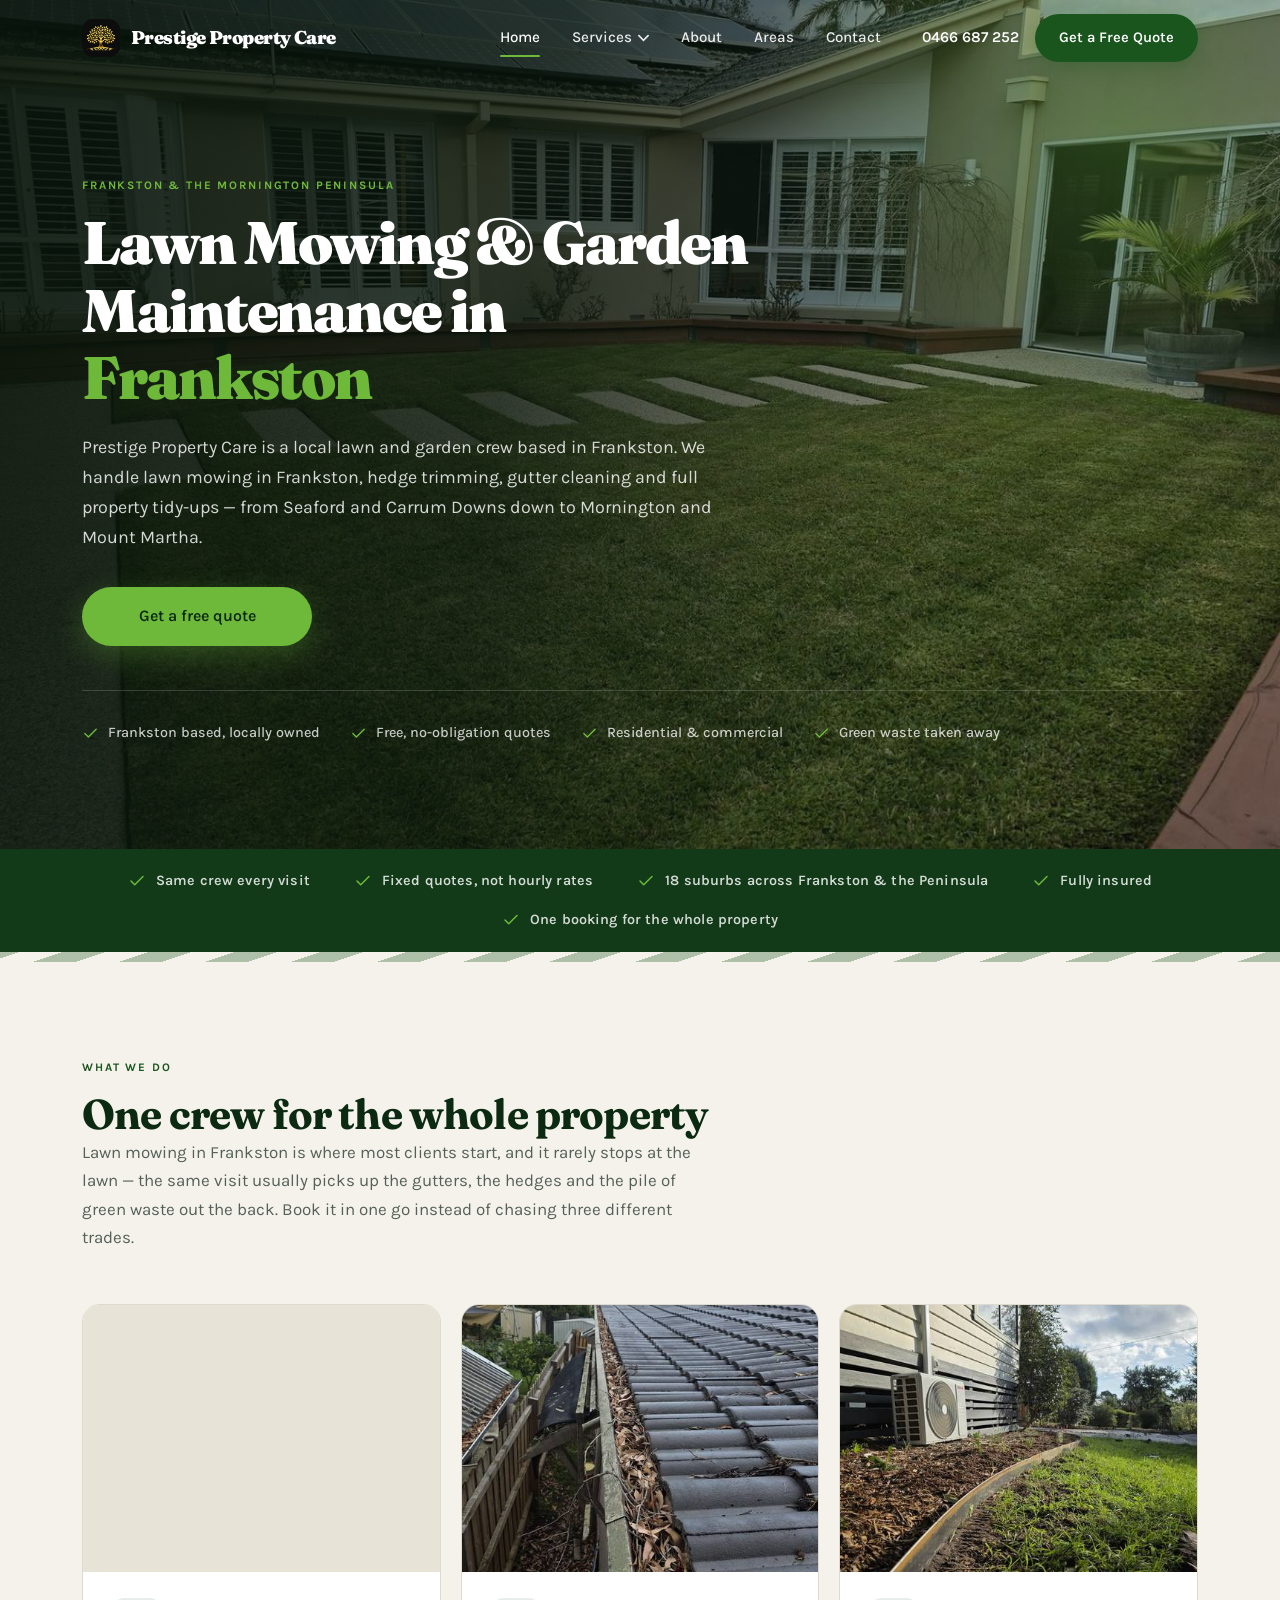
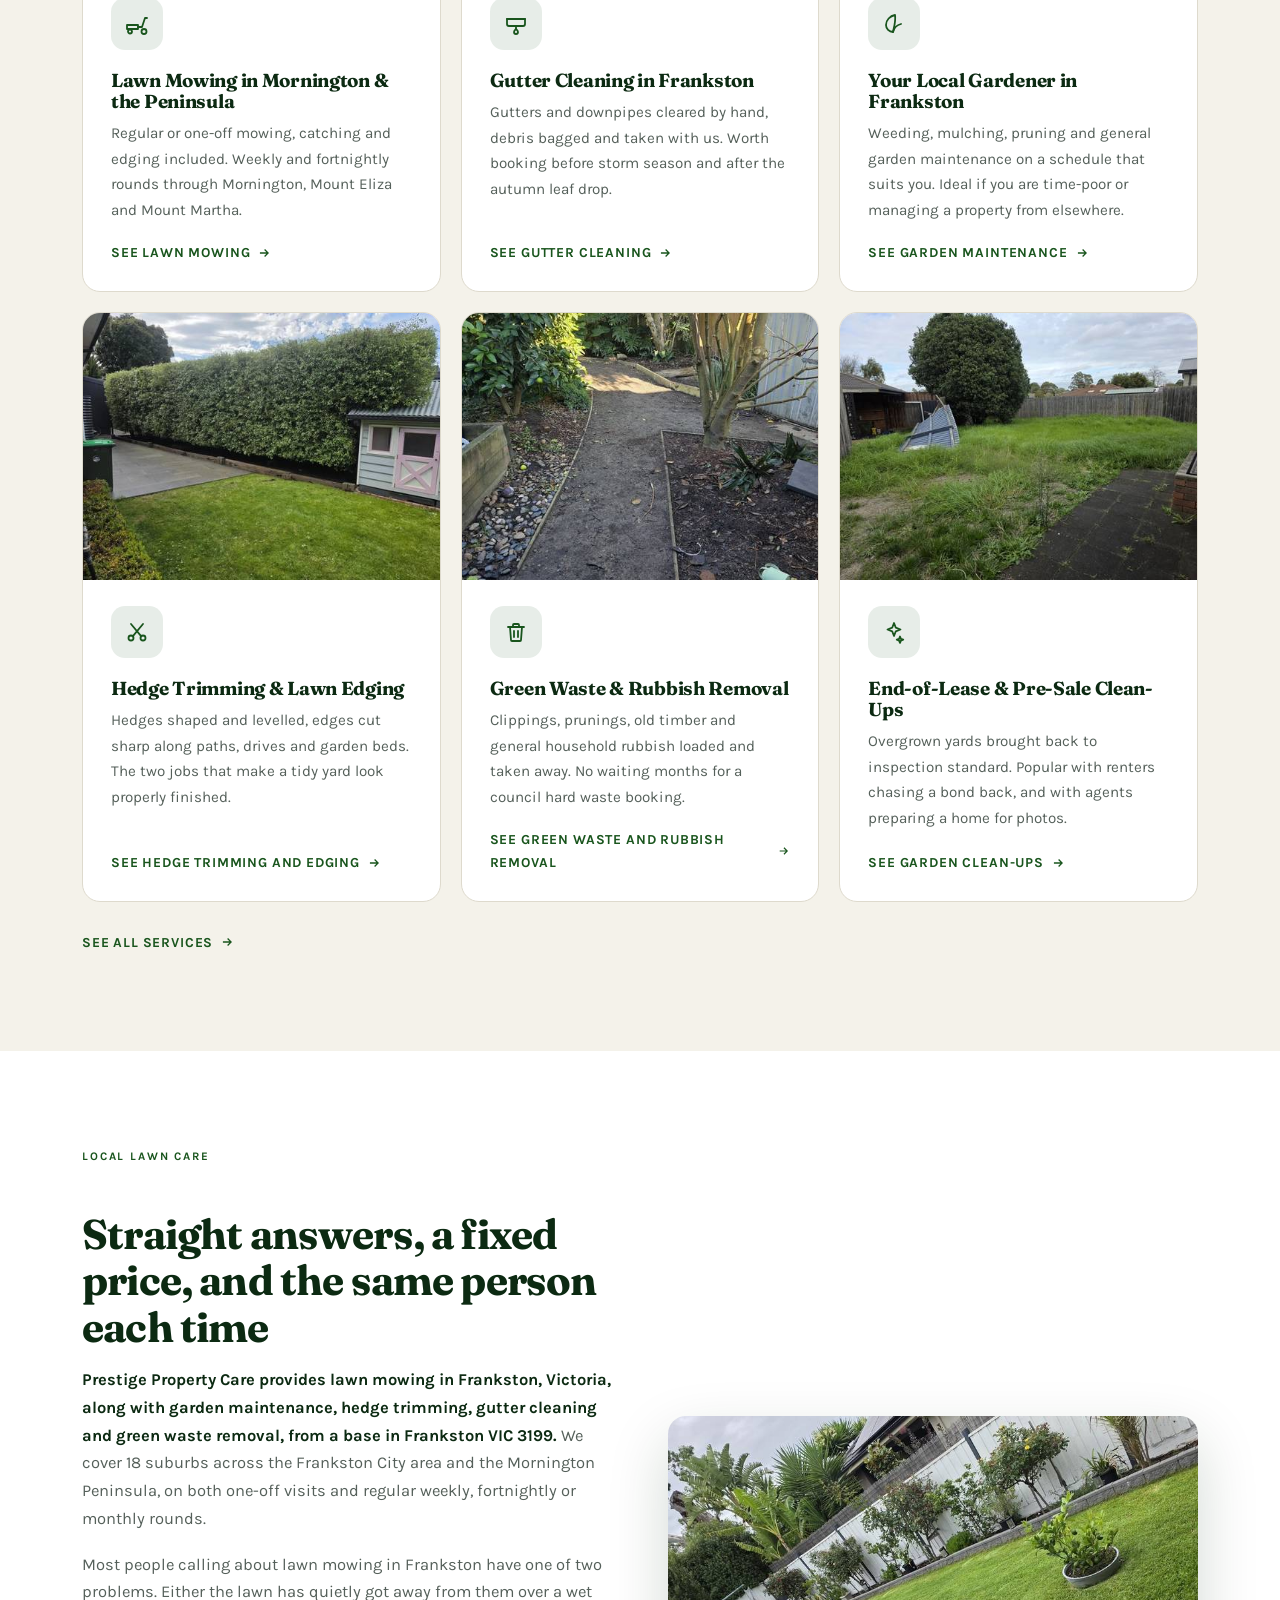
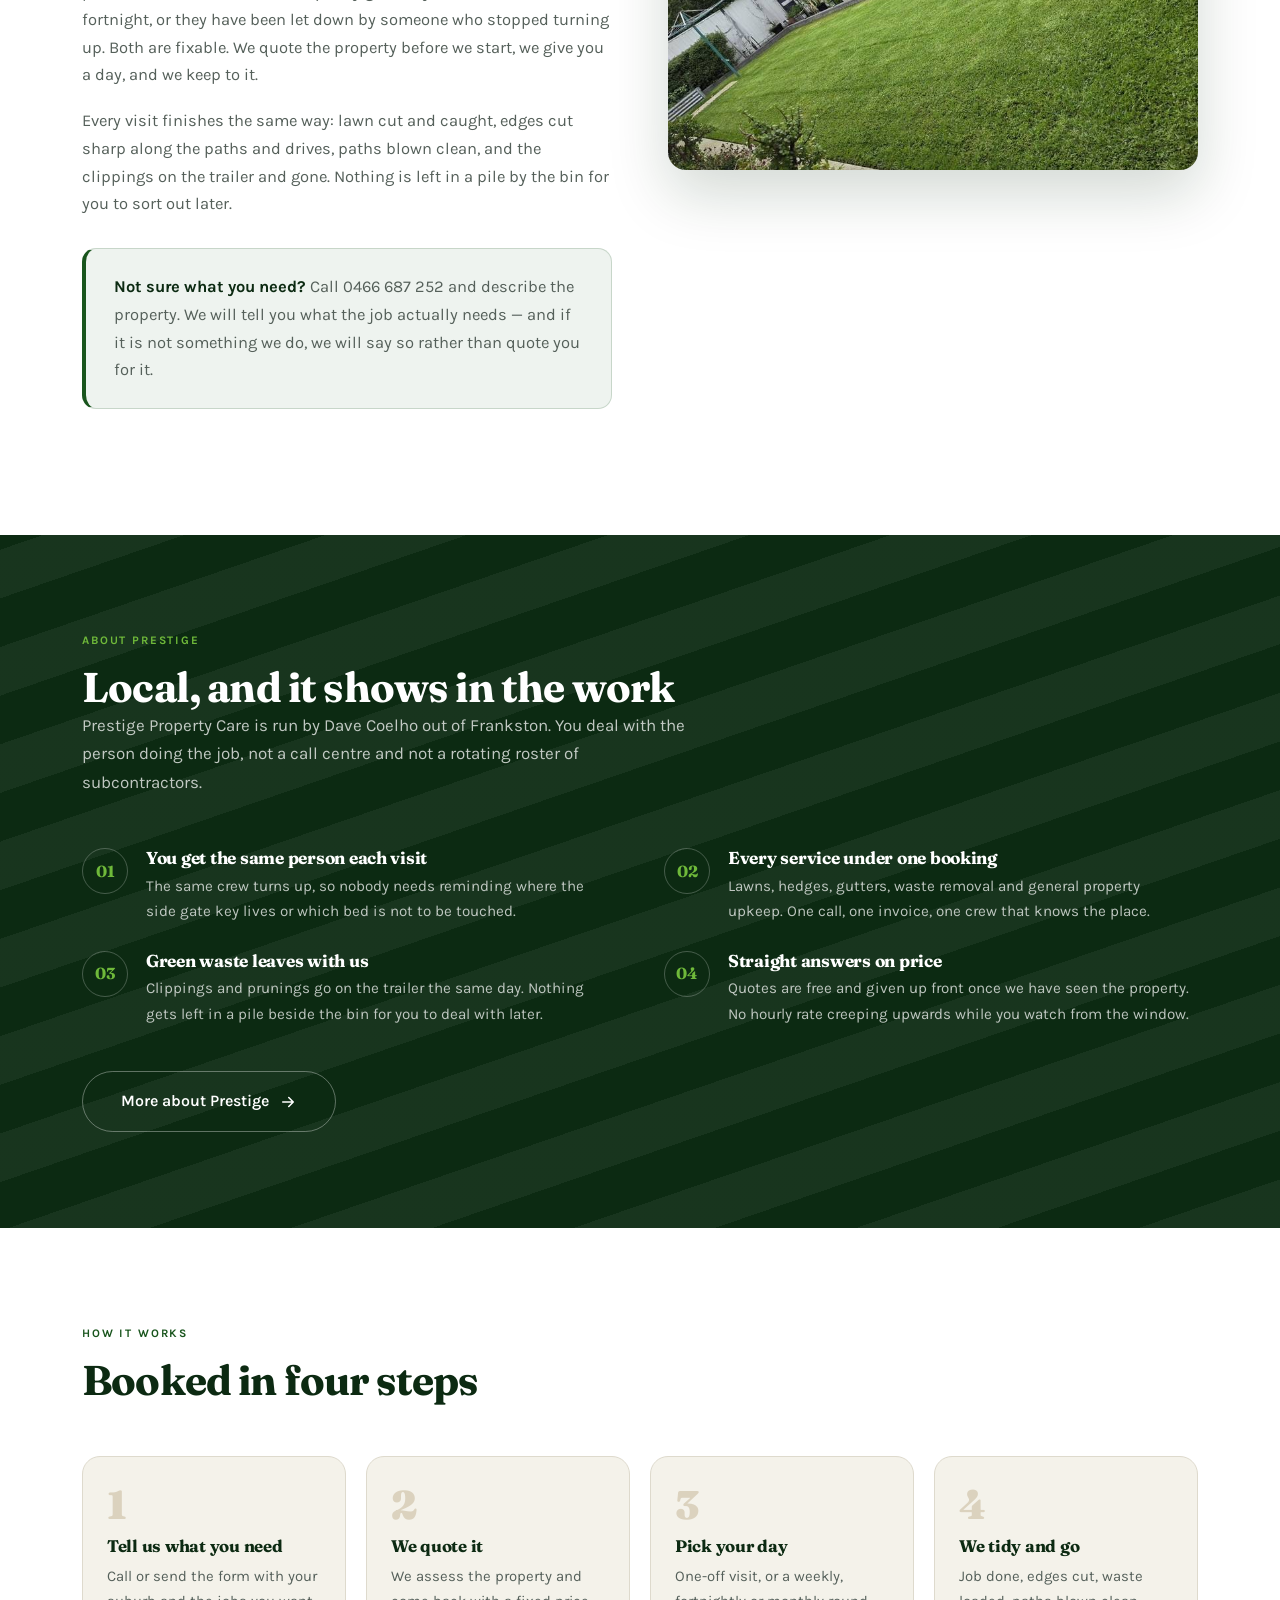
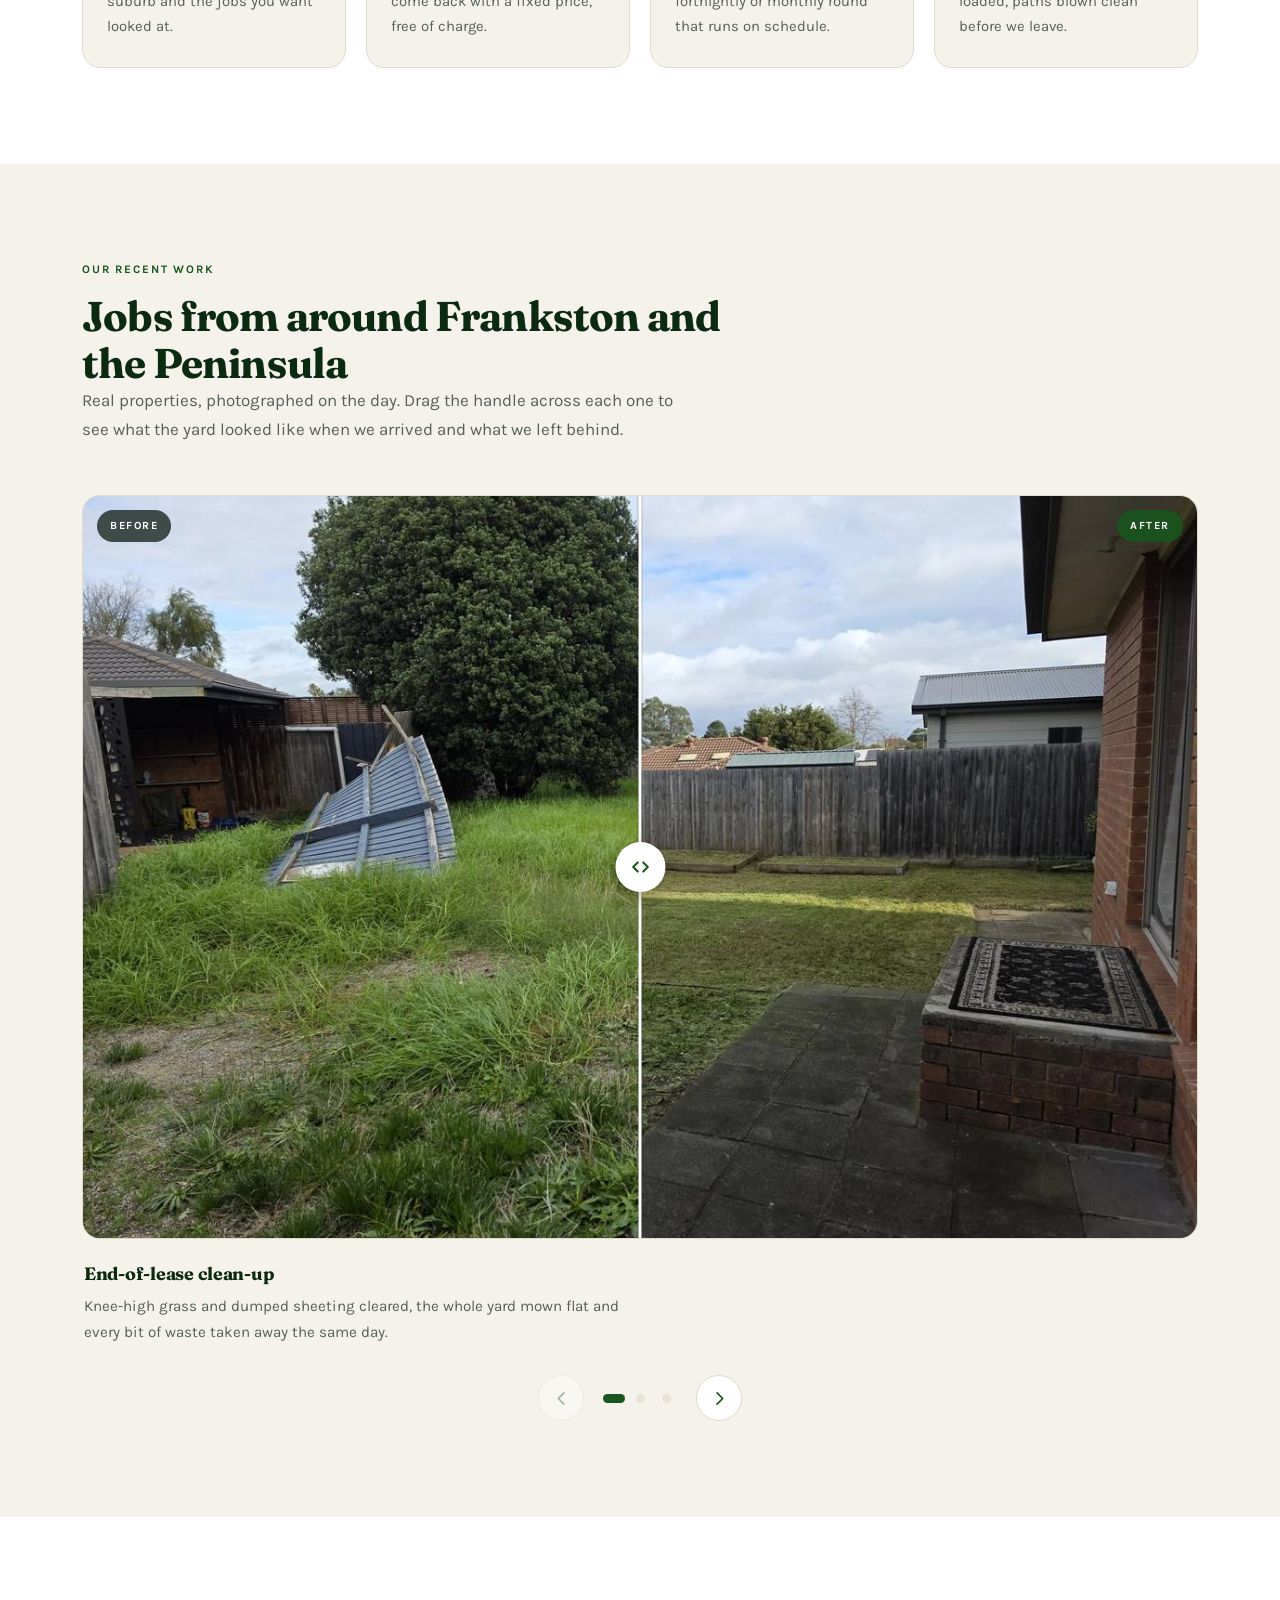
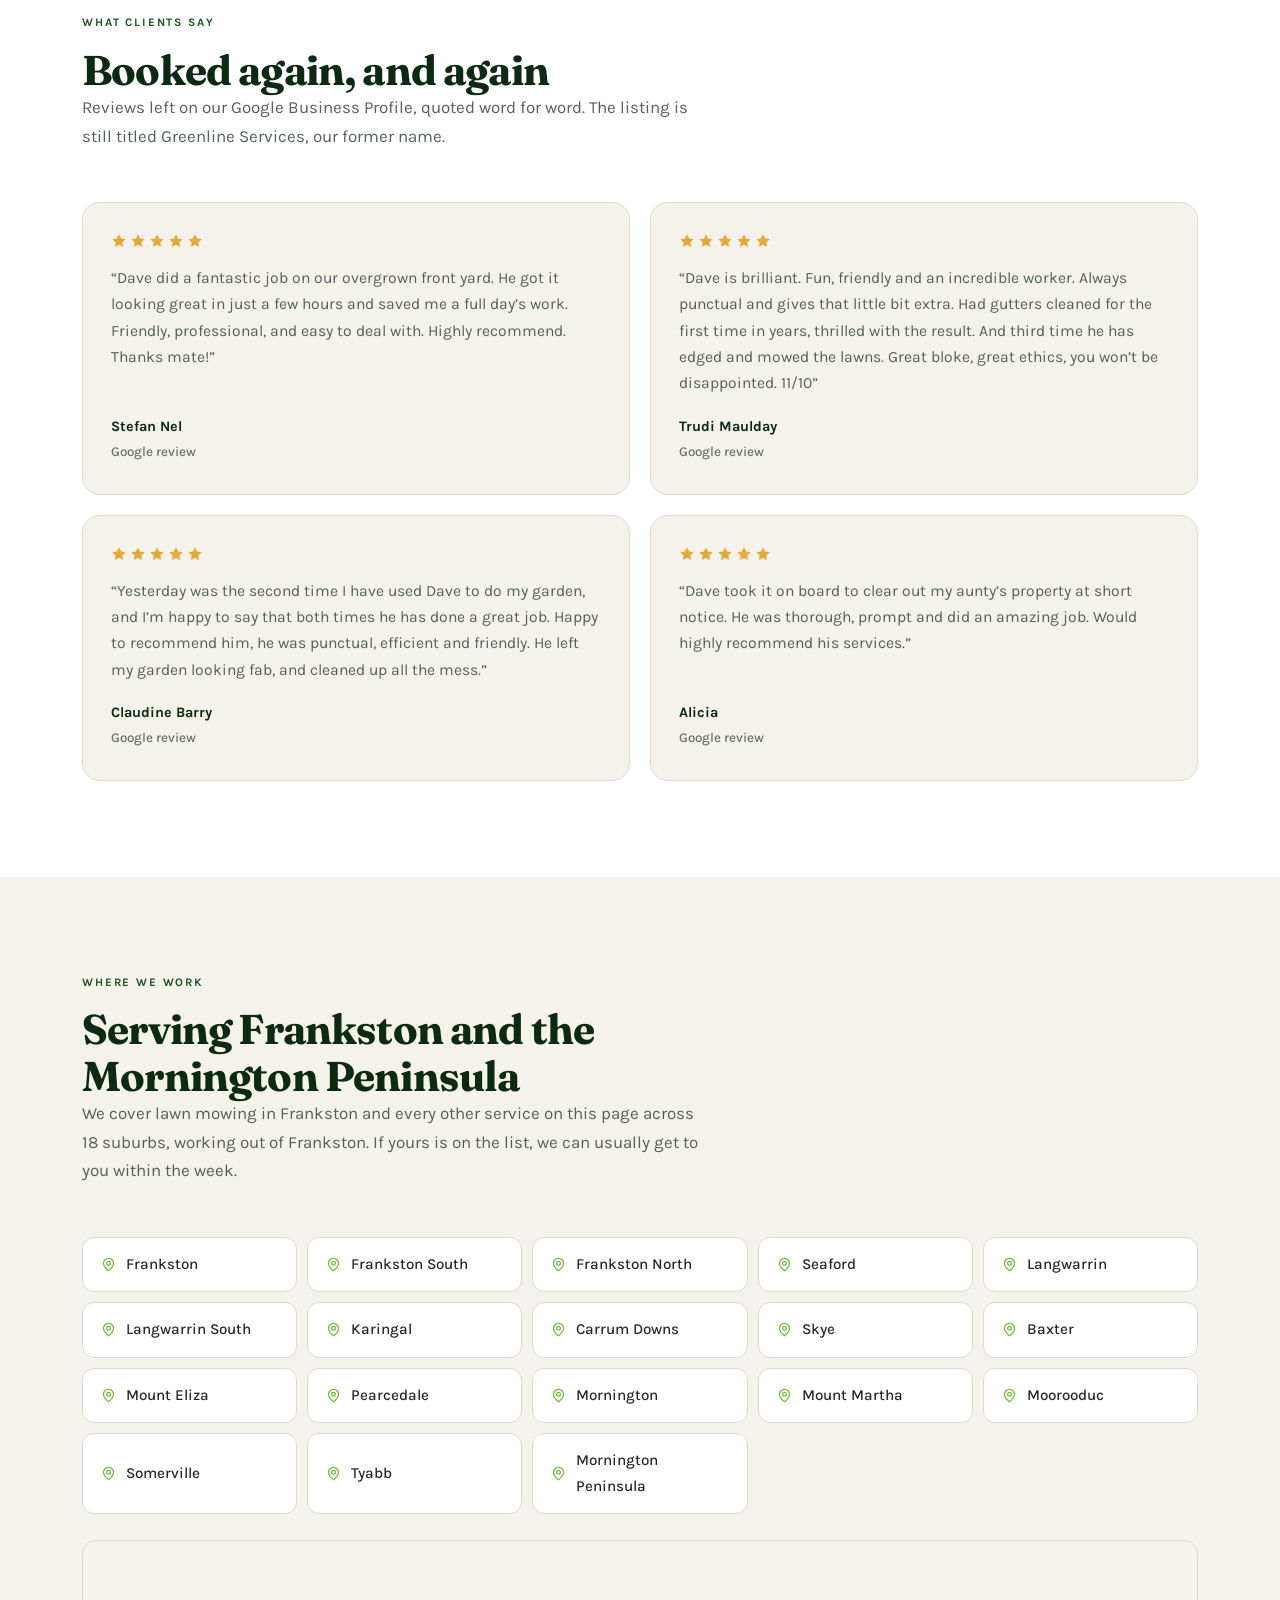
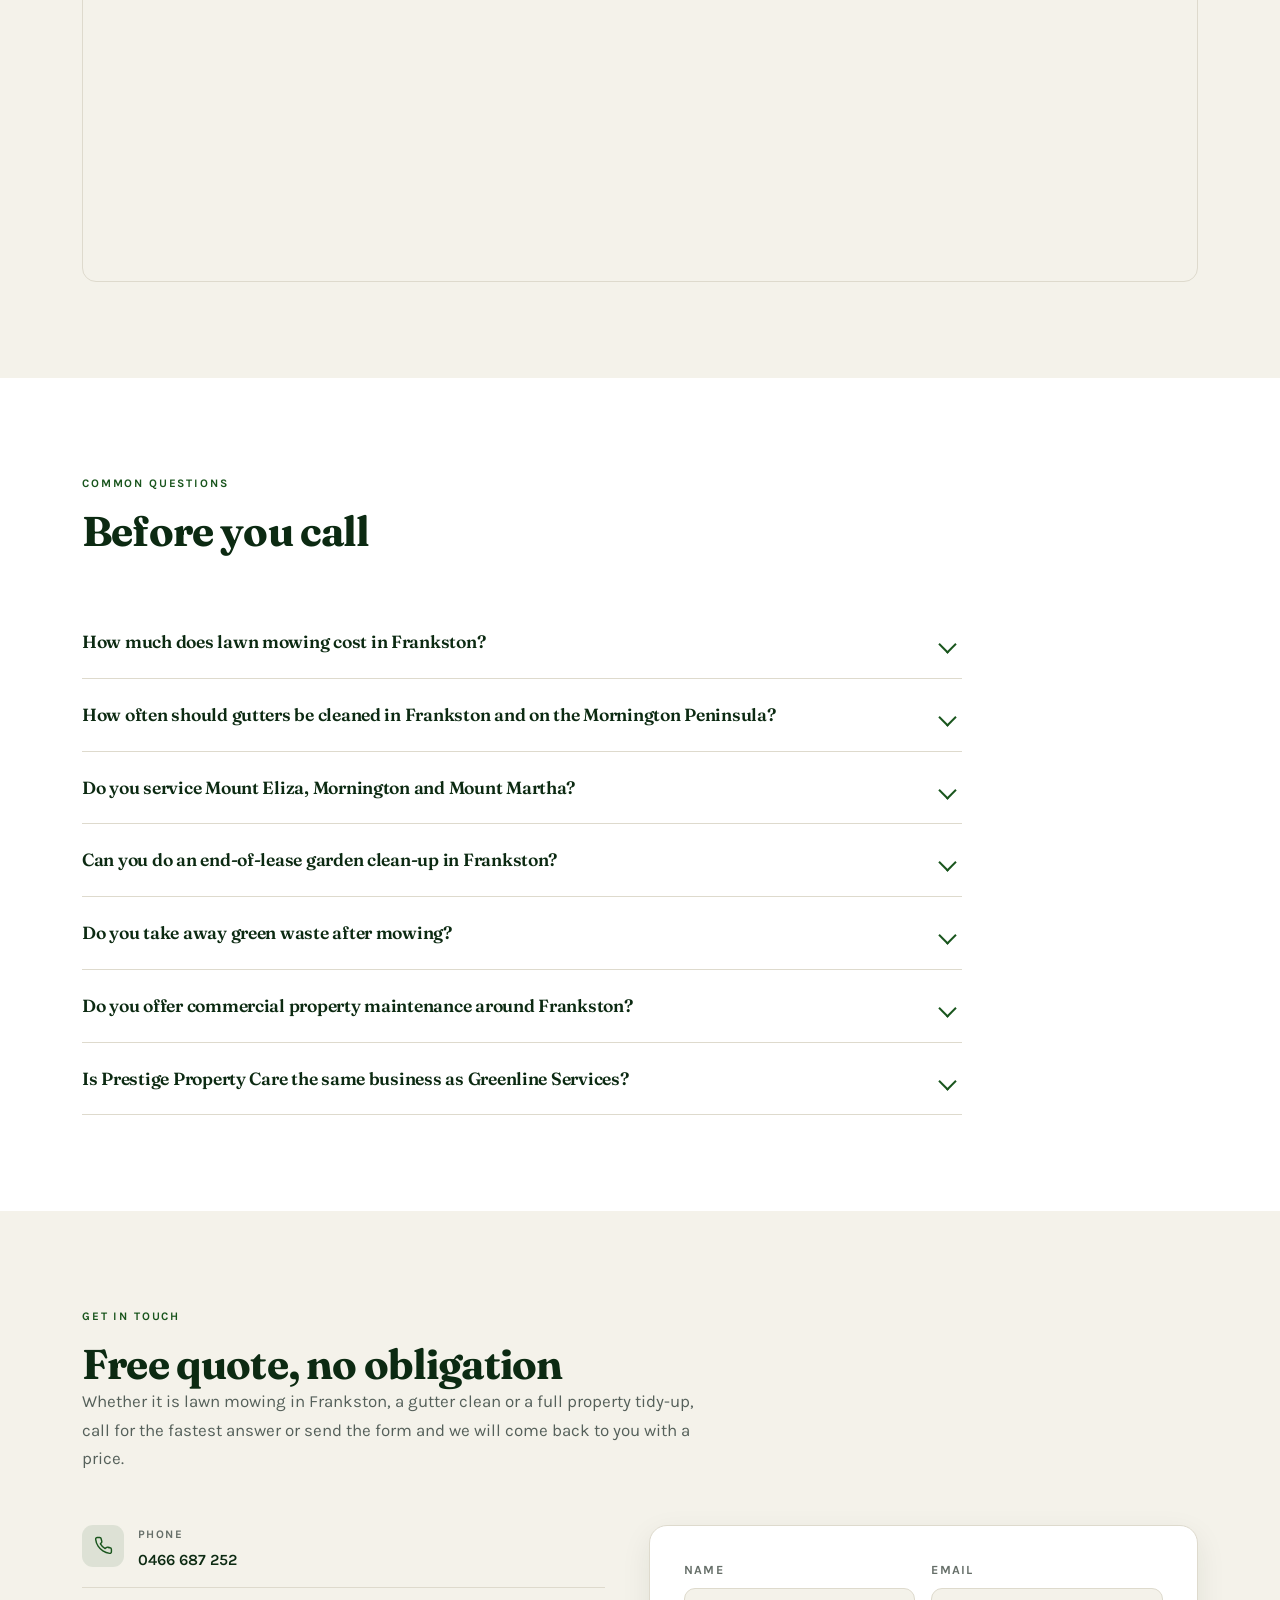
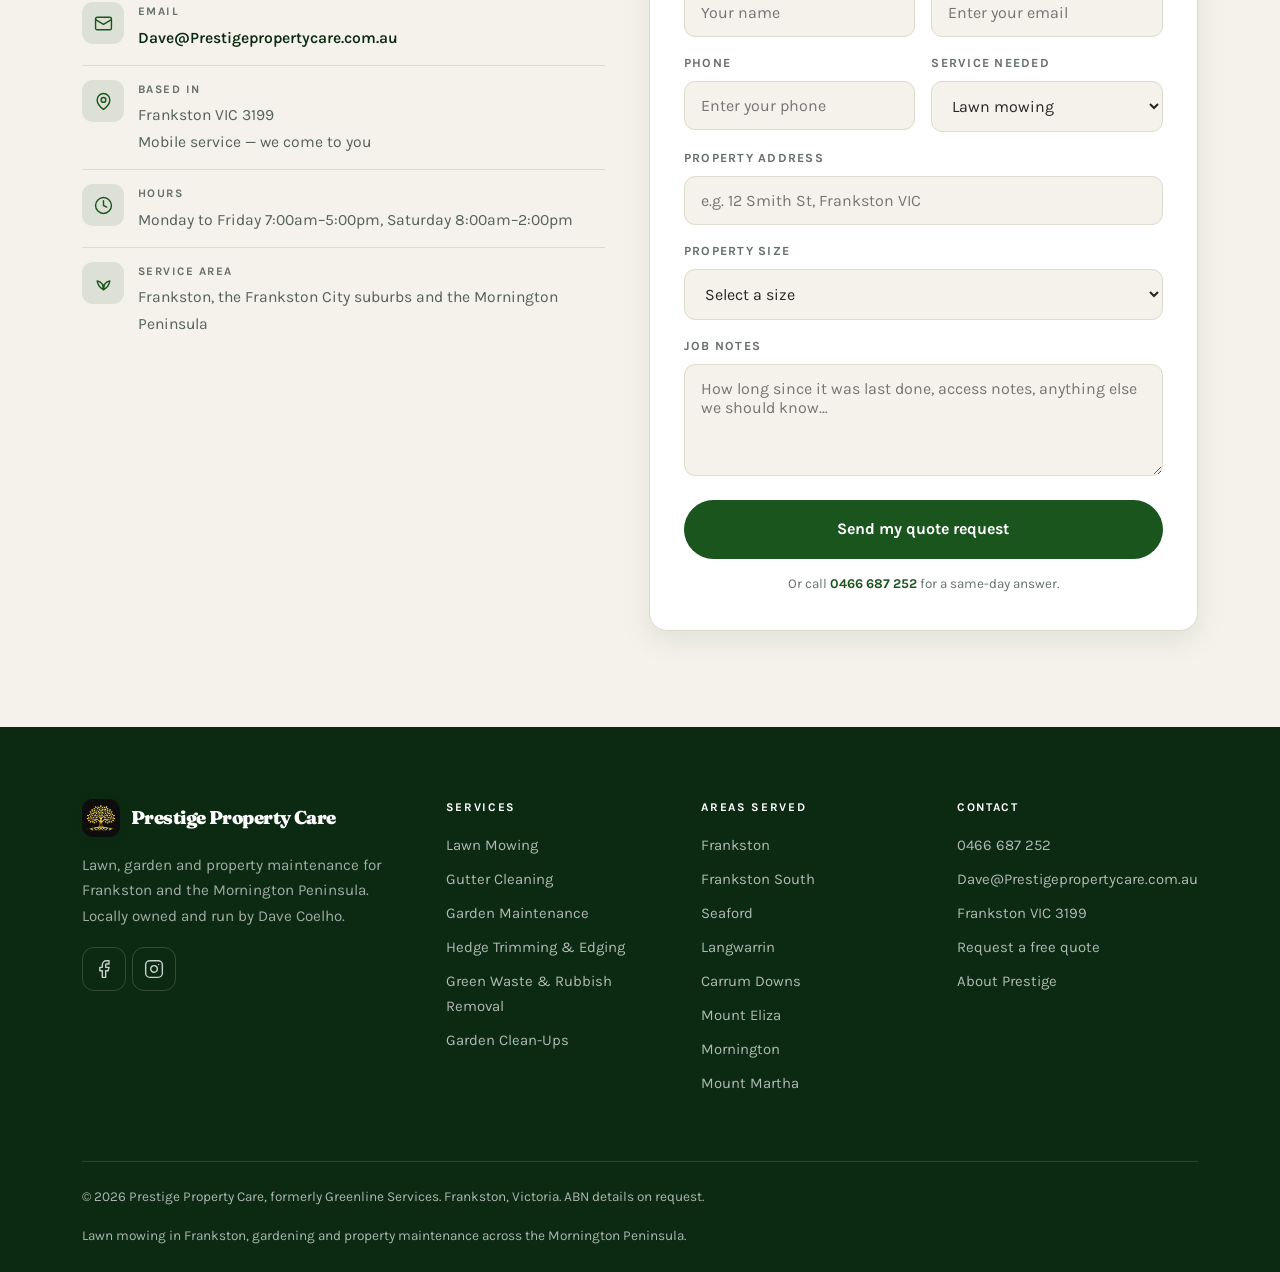
==== commit abfcb4e1: "Switch to the client's logo, new hedge photo, confirmed email address - Email address is now Dave@Pr" ====
--- a/index.html
+++ b/index.html
@@ -30,7 +30,6 @@
 <link rel="preload" as="style" href="https://fonts.googleapis.com/css2?family=Fraunces:opsz,wght@9..144,600;9..144,700;9..144,900&family=Karla:wght@400;500;600;700&display=swap">
 <link rel="stylesheet" href="https://fonts.googleapis.com/css2?family=Fraunces:opsz,wght@9..144,600;9..144,700;9..144,900&family=Karla:wght@400;500;600;700&display=swap" media="print" onload="this.media='all'">
 <noscript><link rel="stylesheet" href="https://fonts.googleapis.com/css2?family=Fraunces:opsz,wght@9..144,600;9..144,700;9..144,900&family=Karla:wght@400;500;600;700&display=swap"></noscript>
-<link rel="icon" href="/assets/img/logo/mark-pleaf.svg" type="image/svg+xml">
 <link rel="icon" href="/assets/img/favicon-32.png" sizes="32x32" type="image/png">
 <link rel="icon" href="/assets/img/icon-192.png" sizes="192x192" type="image/png">
 <link rel="apple-touch-icon" href="/assets/img/apple-touch-icon.png">
@@ -49,7 +48,7 @@
 <header class="site-header" id="top">
   <div class="nav-inner">
     <a href="/" class="brand" aria-label="Prestige Property Care home">
-      <span class="brand-mark"><img src="/assets/img/logo/mark-pleaf.svg" alt="Prestige Property Care logo" width="120" height="120" decoding="async"></span>
+      <span class="brand-mark"><img src="/assets/img/logo/mark-tree-120.png" alt="Prestige Property Care logo" width="120" height="120" decoding="async"></span>
       <span class="brand-name">Prestige Property Care</span>
     </a>
 
@@ -186,7 +185,7 @@
           <span class="svc-link">See garden maintenance <svg viewBox="0 0 24 24" aria-hidden="true"><path d="M5 12h14M13 6l6 6-6 6"/></svg></span>
         </span>
       </a><a class="svc" href="/services/hedge-trimming/">
-        <span class="svc-photo"><img src="/assets/img/hedge-trimming.jpg" srcset="/assets/img/hedge-trimming-480.jpg 480w, /assets/img/hedge-trimming-800.jpg 800w, /assets/img/hedge-trimming-1200.jpg 1200w, /assets/img/hedge-trimming.jpg 1600w" sizes="(max-width:600px) 100vw, (max-width:1040px) 50vw, 360px" alt="Large hedge cut square and level on every face after hedge trimming in Frankston" width="1600" height="1200" loading="lazy" decoding="async"></span>
+        <span class="svc-photo"><img src="/assets/img/hedge-trimming.jpg" srcset="/assets/img/hedge-trimming-480.jpg 480w, /assets/img/hedge-trimming-800.jpg 800w, /assets/img/hedge-trimming-1200.jpg 1200w, /assets/img/hedge-trimming.jpg 1500w" sizes="(max-width:600px) 100vw, (max-width:1040px) 50vw, 360px" alt="Long boundary hedge trimmed flat along its face beside a mown lawn in Frankston" width="1500" height="1125" loading="lazy" decoding="async"></span>
         <span class="svc-body">
           <span class="svc-icon" aria-hidden="true"><svg viewBox="0 0 24 24"><circle cx="6" cy="18" r="2.5"/><circle cx="18" cy="18" r="2.5"/><path d="M7.7 16.3 18 4"/><path d="M16.3 16.3 6 4"/></svg></span>
           <h3>Hedge Trimming &amp; Lawn Edging</h3>
@@ -433,7 +432,7 @@
   </li>
   <li>
     <span class="ico" aria-hidden="true"><svg viewBox="0 0 24 24" aria-hidden="true"><rect x="2" y="4" width="20" height="16" rx="2"/><path d="m2 7 10 6 10-6"/></svg></span>
-    <span><b>Email</b><a href="mailto:dave@prestigepropertycare.com.au">dave@prestigepropertycare.com.au</a></span>
+    <span><b>Email</b><a href="mailto:Dave@Prestigepropertycare.com.au">Dave@Prestigepropertycare.com.au</a></span>
   </li>
   <li>
     <span class="ico" aria-hidden="true"><svg viewBox="0 0 24 24" aria-hidden="true"><path d="M20 10c0 6-8 12-8 12s-8-6-8-12a8 8 0 0 1 16 0Z"/><circle cx="12" cy="10" r="3"/></svg></span>
@@ -498,7 +497,7 @@
     <div class="f-grid">
       <div class="f-about">
         <a href="/" class="brand">
-          <span class="brand-mark"><img src="/assets/img/logo/mark-pleaf.svg" alt="Prestige Property Care logo" width="120" height="120" loading="lazy" decoding="async"></span>
+          <span class="brand-mark"><img src="/assets/img/logo/mark-tree-120.png" alt="Prestige Property Care logo" width="120" height="120" loading="lazy" decoding="async"></span>
           <span class="brand-name">Prestige Property Care</span>
         </a>
         <p>Lawn, garden and property maintenance for Frankston and the Mornington Peninsula. Locally owned and run by Dave Coelho.</p>
@@ -519,7 +518,7 @@
         <h2 class="f-head">Contact</h2>
         <ul>
           <li><a href="tel:+61466687252">0466 687 252</a></li>
-          <li><a href="mailto:dave@prestigepropertycare.com.au">dave@prestigepropertycare.com.au</a></li>
+          <li><a href="mailto:Dave@Prestigepropertycare.com.au">Dave@Prestigepropertycare.com.au</a></li>
           <li>Frankston VIC 3199</li>
           <li><a href="/contact/">Request a free quote</a></li>
           <li><a href="/about/">About Prestige</a></li>
@@ -594,7 +593,7 @@
   "description": "Lawn mowing, garden maintenance, hedge trimming, gutter cleaning and green waste removal in Frankston and across the Mornington Peninsula.",
   "url": "https://prestigepropertycare.com.au/",
   "telephone": "+61 466 687 252",
-  "email": "dave@prestigepropertycare.com.au",
+  "email": "Dave@Prestigepropertycare.com.au",
   "founder": {"@type":"Person","name":"Dave Coelho"},
   "priceRange": "$$",
   "currenciesAccepted": "AUD",
--- a/assets/css/site.min.css
+++ b/assets/css/site.min.css
@@ -1 +1 @@
-:root{--brand-leaf:#19551D;--brand-fresh:#498526;--brand-char:#262626;--ink:#0C2A12;--ink-2:#123A18;--moss:#19551D;--moss-d:#123F16;--fern:#6FB93A;--fern-l:#7FC246;--sand:#F4F2EA;--sand-2:#E7E3D6;--paper:#FFFFFF;--text:#262626;--text-2:#55605A;--text-3:#666F69;--line:#DEDACD;--shadow:0 24px 60px rgba(12,42,18,.18);--shadow-sm:0 10px 30px rgba(12,42,18,.08);--r:18px;--header-h:76px}*{margin:0;padding:0;box-sizing:border-box}html{scroll-behavior:smooth;scroll-padding-top:calc(var(--header-h) + 16px)}body{background:var(--sand);color:var(--text);font-family:Karla,system-ui,-apple-system,"Segoe UI",sans-serif;font-size:16.5px;font-weight:400;line-height:1.68;-webkit-font-smoothing:antialiased;overflow-x:hidden}img{max-width:100%;display:block;height:auto}svg{max-width:100%}a{color:inherit;text-decoration:none}button{font:inherit}.wrap{max-width:1180px;margin:0 auto;padding:0 32px}.visually-hidden{position:absolute;width:1px;height:1px;margin:-1px;padding:0;overflow:hidden;clip:rect(0 0 0 0);white-space:nowrap;border:0}h1,h2,h3,h4.display{font-family:Fraunces,Georgia,"Times New Roman",serif;font-weight:700;letter-spacing:-.02em;line-height:1.12;color:var(--ink)}h1{font-size:clamp(2.1rem,5.2vw,3.75rem);font-weight:900;letter-spacing:-.035em}h2{font-size:clamp(1.7rem,3.4vw,2.6rem)}h3{font-size:1.18rem;letter-spacing:-.015em}.eyebrow{font-family:Karla,sans-serif;font-size:.72rem;font-weight:700;letter-spacing:.16em;text-transform:uppercase;color:var(--moss);margin-bottom:14px;display:block}.lede{font-size:1.06rem;color:var(--text-2);max-width:62ch}.prose p{margin-bottom:18px;color:var(--text-2)}.prose h2{margin:44px 0 16px}.prose h3{margin:32px 0 10px;font-size:1.28rem}.prose ul{list-style:none;margin:0 0 22px}.prose ul li{position:relative;padding-left:28px;margin-bottom:11px;color:var(--text-2)}.prose ul li::before{content:'';position:absolute;left:4px;top:.62em;width:8px;height:8px;border-radius:50%;background:var(--fern)}.prose strong{color:var(--ink);font-weight:700}.prose a:not(.btn-lg):not(.svc-link){color:var(--moss);font-weight:600;text-decoration:underline;text-underline-offset:3px;text-decoration-thickness:1.5px}.prose a:not(.btn-lg):not(.svc-link):hover{color:var(--fern)}.skip-link{position:absolute;left:-9999px;top:0;z-index:2000;background:var(--moss);color:#fff;padding:12px 20px;border-radius:0 0 10px 0;font-weight:700}.skip-link:focus{left:0}.stripes{position:absolute;inset:0;pointer-events:none;background-image:repeating-linear-gradient(-19deg,rgba(255,255,255,.052) 0px,rgba(255,255,255,.052) 46px,rgba(255,255,255,0) 46px,rgba(255,255,255,0) 92px)}.stripe-rule{height:10px;border:none;margin:0;background-image:repeating-linear-gradient(-19deg,var(--moss) 0px,var(--moss) 14px,transparent 14px,transparent 28px);opacity:.32}.site-header{position:fixed;top:0;left:0;width:100%;z-index:1000;border-bottom:1px solid transparent;transition:background .3s ease,box-shadow .3s ease,border-color .3s ease,backdrop-filter .3s ease}.site-header.scrolled,.site-header.solid{background:rgba(245,241,232,.9);-webkit-backdrop-filter:blur(14px);backdrop-filter:blur(14px);border-bottom-color:var(--line);box-shadow:0 6px 28px rgba(12,42,18,.07)}.nav-inner{max-width:1180px;margin:0 auto;padding:0 32px;height:var(--header-h);display:flex;align-items:center;gap:26px}.brand{display:flex;align-items:center;gap:11px;min-width:0}.brand-mark{width:38px;height:38px;border-radius:11px;background:var(--paper);display:grid;place-items:center;flex-shrink:0;box-shadow:0 2px 10px rgba(12,42,18,.18);overflow:hidden}.brand-mark img{width:30px;height:30px;object-fit:contain}.brand-name{font-family:Fraunces,serif;font-weight:900;font-size:1.16rem;letter-spacing:-.03em;color:#fff;white-space:nowrap;overflow:hidden;text-overflow:ellipsis;transition:color .3s ease}.scrolled .brand-name,.solid .brand-name{color:var(--ink)}.nav-main{display:flex;align-items:center;gap:2px;margin-left:auto}.nav-link{position:relative;font-size:.95rem;font-weight:500;color:rgba(255,255,255,.9);padding:10px 15px;background:none;border:none;cursor:pointer;font-family:Karla,sans-serif;display:inline-flex;align-items:center;gap:6px;transition:color .25s ease}.scrolled .nav-link,.solid .nav-link{color:var(--text)}.nav-link::after{content:'';position:absolute;left:50%;bottom:4px;width:0;height:2px;background:var(--fern);border-radius:2px;transform:translateX(-50%);transition:width .25s ease}.nav-link:hover,.nav-link.is-active{color:#fff}.scrolled .nav-link:hover,.scrolled .nav-link.is-active,.solid .nav-link:hover,.solid .nav-link.is-active{color:var(--moss)}.nav-link:hover::after,.nav-link.is-active::after{width:calc(100% - 30px)}.nav-link:focus-visible{outline:2px solid var(--fern);outline-offset:3px;border-radius:6px}.caret{width:11px;height:8px;transition:transform .25s ease}.nav-dropdown.open .caret{transform:rotate(180deg)}.nav-dropdown{position:relative}.dropdown-panel{position:absolute;top:calc(100% + 14px);left:50%;transform:translateX(-50%) translateY(-8px);width:640px;background:var(--paper);border-radius:var(--r);padding:14px;box-shadow:var(--shadow);display:grid;grid-template-columns:1fr 1fr;gap:2px;opacity:0;visibility:hidden;transition:opacity .22s ease,transform .22s ease,visibility .22s}.nav-dropdown.open .dropdown-panel{opacity:1;visibility:visible;transform:translateX(-50%) translateY(0)}.dropdown-panel::before{content:'';position:absolute;top:-6px;left:50%;width:12px;height:12px;background:var(--paper);transform:translateX(-50%) rotate(45deg)}.nav-dropdown::after{content:'';position:absolute;top:100%;left:0;width:100%;height:16px}.dd-item{display:grid;grid-template-columns:44px 1fr;gap:14px;align-items:center;padding:12px;border-radius:12px;transition:background .2s ease,transform .2s ease}.dd-item:hover{background:rgba(25,85,29,.06);transform:translateX(3px)}.dd-item:focus-visible{outline:2px solid var(--moss);outline-offset:-2px}.dd-icon{width:44px;height:44px;border-radius:12px;background:rgba(25,85,29,.1);display:grid;place-items:center}.dd-icon svg{width:20px;height:20px;stroke:var(--moss);fill:none;stroke-width:1.8;stroke-linecap:round;stroke-linejoin:round}.dd-text strong{display:block;font-size:13.5px;font-weight:700;letter-spacing:.3px;text-transform:uppercase;color:var(--ink);font-family:Karla,sans-serif}.dd-text em{display:block;font-style:normal;font-size:13px;color:var(--text-3);line-height:1.45;margin-top:2px}.nav-actions{display:flex;align-items:center;gap:16px;flex-shrink:0}.nav-phone{font-size:.95rem;font-weight:600;color:#fff;white-space:nowrap;transition:color .3s ease}.scrolled .nav-phone,.solid .nav-phone{color:var(--ink)}.nav-phone:hover{color:var(--fern)}.btn-cta{display:inline-block;background:var(--moss);color:#fff;font-weight:600;font-size:.92rem;padding:12px 24px;border-radius:999px;white-space:nowrap;box-shadow:0 6px 18px rgba(25,85,29,.28);transition:transform .2s ease,box-shadow .2s ease,background .2s ease}.btn-cta:hover{transform:translateY(-2px);box-shadow:0 12px 26px rgba(25,85,29,.36);background:var(--moss-d)}.nav-burger{display:none;width:42px;height:42px;border:none;background:none;cursor:pointer;flex-direction:column;justify-content:center;gap:5px;padding:0}.nav-burger span{display:block;height:2px;width:23px;background:#fff;border-radius:2px;margin:0 auto;transition:background .3s ease,transform .3s ease,opacity .3s ease}.scrolled .nav-burger span,.solid .nav-burger span{background:var(--ink)}.mobile-open .nav-burger span:nth-child(1){transform:translateY(7px) rotate(45deg)}.mobile-open .nav-burger span:nth-child(2){opacity:0}.mobile-open .nav-burger span:nth-child(3){transform:translateY(-7px) rotate(-45deg)}.mobile-nav{position:fixed;top:0;right:0;width:min(360px,88vw);height:100dvh;background:var(--paper);z-index:999;transform:translateX(100%);visibility:hidden;transition:transform .34s cubic-bezier(.4,0,.2,1),visibility .34s;padding:96px 26px 130px;overflow-y:auto;box-shadow:var(--shadow);display:none}.mobile-nav a,.mobile-nav button{display:block;width:100%;text-align:left;font-family:Karla,sans-serif;font-size:1.05rem;font-weight:600;color:var(--ink);padding:15px 0;border:none;border-bottom:1px solid var(--line);background:none;cursor:pointer}.mobile-nav .acc-btn{display:flex;align-items:center;justify-content:space-between}.mobile-open .mobile-nav{transform:translateX(0);visibility:visible}.acc-body{max-height:0;overflow:hidden;transition:max-height .32s ease}.acc-body.open{max-height:640px}.mobile-nav a.mobile-quote{color:var(--moss);font-weight:700}.acc-body a{font-size:.95rem;font-weight:500;color:var(--text-2);padding:12px 0 12px 16px;border-bottom:1px dashed var(--line)}.scrim{position:fixed;inset:0;background:rgba(12,42,18,.45);opacity:0;visibility:hidden;transition:opacity .3s ease,visibility .3s;z-index:998}.mobile-open .scrim{opacity:1;visibility:visible}.hero{position:relative;background:var(--ink);color:#fff;padding:176px 0 104px;overflow:hidden;isolation:isolate}.hero-media{position:absolute;inset:0;z-index:-2}.hero-media img{width:100%;height:100%;object-fit:cover}.hero-media::after{content:'';position:absolute;inset:0;background:linear-gradient(100deg,rgba(7,20,10,.92) 0%,rgba(7,20,10,.80) 40%,rgba(7,20,10,.42) 70%,rgba(7,20,10,.24) 100%)}.hero::after{content:'';position:absolute;z-index:-1;width:760px;height:760px;right:-220px;top:-260px;border-radius:50%;background:radial-gradient(circle,rgba(111,185,58,.3) 0%,rgba(111,185,58,0) 68%);pointer-events:none}.hero-in{position:relative;z-index:2;max-width:1180px;margin:0 auto;padding:0 32px}.hero .eyebrow{color:var(--fern)}.hero h1{color:#fff;max-width:16ch;margin-bottom:22px}.hero h1 em{font-style:normal;color:var(--fern)}.hero-sub{font-size:1.12rem;color:rgba(255,255,255,.82);max-width:58ch;margin-bottom:34px}.hero-cta{display:flex;gap:14px;flex-wrap:wrap;margin-bottom:44px}.hero-cta .btn-lg{min-width:230px;padding-left:38px;padding-right:38px}.btn-lg svg{width:18px;height:18px;stroke:currentColor;fill:none;stroke-width:2.1;stroke-linecap:round;stroke-linejoin:round;flex-shrink:0}.btn-lg{padding:16px 32px;font-size:1rem;border-radius:999px;font-weight:600;display:inline-flex;align-items:center;justify-content:center;gap:10px;transition:transform .2s ease,box-shadow .2s ease,background .2s ease;border:none;cursor:pointer;font-family:Karla,sans-serif;background:none;color:inherit;-webkit-appearance:none;appearance:none}.btn-solid{background:var(--fern);color:var(--ink);box-shadow:0 10px 30px rgba(111,185,58,.3)}.btn-solid:hover{transform:translateY(-2px);background:var(--fern-l);box-shadow:0 16px 38px rgba(111,185,58,.4)}.btn-ghost{border:1.5px solid rgba(255,255,255,.34);color:#fff}.btn-ghost:hover{border-color:#fff;background:rgba(255,255,255,.08);transform:translateY(-2px)}.btn-moss{background:var(--moss);color:#fff;box-shadow:0 10px 30px rgba(25,85,29,.26)}.btn-moss:hover{transform:translateY(-2px);background:var(--moss-d)}.hero-strip{display:flex;gap:30px;flex-wrap:wrap;padding-top:30px;border-top:1px solid rgba(255,255,255,.16)}.hero-strip div{display:flex;align-items:center;gap:9px;font-size:.9rem;color:rgba(255,255,255,.76);font-weight:500}.hero-strip svg{width:17px;height:17px;stroke:var(--fern);fill:none;stroke-width:2;stroke-linecap:round;stroke-linejoin:round;flex-shrink:0}.page-hero{position:relative;background:var(--ink);color:#fff;padding:150px 0 78px;overflow:hidden;isolation:isolate}.page-hero .hero-media::after{background:linear-gradient(100deg,rgba(7,20,10,.93) 0%,rgba(7,20,10,.84) 46%,rgba(7,20,10,.48) 100%)}.page-hero h1{color:#fff;max-width:20ch;margin-bottom:18px;font-size:clamp(1.9rem,4.4vw,3.1rem)}.page-hero .eyebrow{color:var(--fern)}.page-hero .hero-sub{margin-bottom:28px}.page-hero .hero-cta{margin-bottom:0}.page-hero.hero-form{padding:132px 0 84px}.hero-split{display:grid;grid-template-columns:1.05fr .95fr;gap:52px;align-items:center}.hero-form h1{font-size:clamp(1.75rem,3.4vw,2.6rem);max-width:18ch}.hero-form .hero-sub{margin-bottom:26px;font-size:1.05rem}.hero-form .hero-cta{margin-bottom:30px}.hero-form .hero-strip{padding-top:24px}.hero-form .contact-card{box-shadow:0 30px 70px rgba(0,0,0,.34)}.crumbs{position:relative;z-index:2;font-size:.85rem;color:rgba(255,255,255,.62);margin-bottom:18px}.crumbs ol{list-style:none;display:flex;flex-wrap:wrap;align-items:center;gap:8px}.crumbs li{display:flex;align-items:center;gap:8px}.crumbs li+li::before{content:'/';color:rgba(255,255,255,.34)}.crumbs a:hover{color:var(--fern)}.crumbs [aria-current]{color:#fff}.sec{padding:96px 0}.sec-tight{padding:70px 0}.sec-head{max-width:64ch;margin-bottom:52px}.sec-alt{background:var(--paper)}.sec-dark{background:var(--ink);color:#fff;position:relative;overflow:hidden}.sec-dark h2,.sec-dark h3{color:#fff}.sec-dark .lede{color:rgba(255,255,255,.74)}.sec-dark .eyebrow{color:var(--fern)}.trustbar{background:var(--ink-2);color:rgba(255,255,255,.82);padding:20px 0}.trustbar ul{list-style:none;display:flex;flex-wrap:wrap;gap:14px 44px;justify-content:center;align-items:center}.trustbar li{display:flex;align-items:center;gap:10px;font-size:.9rem;font-weight:600;letter-spacing:.01em}.trustbar svg{width:18px;height:18px;stroke:var(--fern);fill:none;stroke-width:2;stroke-linecap:round;stroke-linejoin:round;flex-shrink:0}.svc-grid{display:grid;grid-template-columns:repeat(3,1fr);gap:20px}.svc{background:var(--paper);border:1px solid var(--line);border-radius:var(--r);overflow:hidden;transition:transform .25s ease,box-shadow .25s ease,border-color .25s ease;display:flex;flex-direction:column}.sec-alt .svc{background:var(--sand)}.svc:hover{transform:translateY(-4px);box-shadow:0 18px 44px rgba(12,42,18,.1);border-color:var(--fern)}.svc-photo{position:relative;aspect-ratio:4/3;overflow:hidden;background:var(--sand-2)}.svc-photo img{width:100%;height:100%;min-height:100%;object-fit:cover;transition:transform .5s ease}.svc:hover .svc-photo img{transform:scale(1.045)}.svc-body{padding:26px 28px 26px;display:flex;flex-direction:column;flex-grow:1}.svc-icon{width:52px;height:52px;border-radius:14px;background:rgba(25,85,29,.1);display:grid;place-items:center;margin-bottom:20px}.svc-icon svg{width:24px;height:24px;stroke:var(--moss);fill:none;stroke-width:1.8;stroke-linecap:round;stroke-linejoin:round}.svc h3{margin-bottom:9px}.svc p{font-size:.95rem;color:var(--text-2);margin-bottom:18px;flex-grow:1}.svc-link{font-size:.86rem;font-weight:700;letter-spacing:.06em;text-transform:uppercase;color:var(--moss);display:inline-flex;align-items:center;gap:7px}.svc-link svg{width:14px;height:14px;stroke:currentColor;fill:none;stroke-width:2.2;transition:transform .2s ease}.svc:hover .svc-link svg{transform:translateX(4px)}.why-grid{display:grid;grid-template-columns:repeat(2,1fr);gap:26px 48px}.why-item{display:grid;grid-template-columns:46px 1fr;gap:18px;align-items:start}.why-num{width:46px;height:46px;border-radius:50%;border:1.5px solid rgba(255,255,255,.24);display:grid;place-items:center;font-family:Fraunces,serif;font-weight:700;font-size:1rem;color:var(--fern)}.why-item h3{font-size:1.08rem;margin-bottom:6px}.why-item p{font-size:.95rem;color:rgba(255,255,255,.72)}.split{display:grid;grid-template-columns:1fr 1fr;gap:56px;align-items:center}.split.start{align-items:stretch}.quote-col{height:100%}#quote{position:sticky;top:calc(var(--header-h) + 24px)}.split-media{border-radius:var(--r);overflow:hidden;box-shadow:var(--shadow);position:relative}.split-media img{width:100%;height:auto;aspect-ratio:3/2;object-fit:cover}.split-media.tall img{height:auto;aspect-ratio:4/5}.steps{display:grid;grid-template-columns:repeat(4,1fr);gap:20px}.step{background:var(--paper);border:1px solid var(--line);border-radius:var(--r);padding:28px 24px}.sec-alt .step{background:var(--sand)}.step-n{font-family:Fraunces,serif;font-size:2.5rem;font-weight:900;color:var(--sand-2);line-height:1;margin-bottom:12px}.sec-alt .step-n{color:#DBD2BE}.step h3{font-size:1.05rem;margin-bottom:8px}.step p{font-size:.93rem;color:var(--text-2)}.work-grid{display:grid;grid-template-columns:repeat(3,1fr);gap:18px}.work{border-radius:var(--r);overflow:hidden;border:1px solid var(--line);background:var(--paper);position:relative}.work img{width:100%;height:auto;aspect-ratio:4/3;object-fit:cover;transition:transform .5s ease}.work:hover img{transform:scale(1.04)}.work figcaption{padding:16px 20px;font-size:.9rem;color:var(--text-2)}.work figcaption b{display:block;font-family:Fraunces,serif;font-size:1rem;color:var(--ink);margin-bottom:3px}.ba-slider{position:relative}.ba-track{display:flex;gap:20px;overflow-x:auto;scroll-snap-type:x mandatory;scroll-behavior:smooth;-webkit-overflow-scrolling:touch;scrollbar-width:none;padding-bottom:4px}.ba-track::-webkit-scrollbar{display:none}.ba-track:focus-visible{outline:2px solid var(--moss);outline-offset:4px;border-radius:var(--r)}.ba-slide{flex:0 0 100%;scroll-snap-align:center;min-width:0}.ba-frame{position:relative;aspect-ratio:3/2;overflow:hidden;border-radius:var(--r);border:1px solid var(--line);background:var(--sand-2);isolation:isolate;touch-action:pan-y}.ba-img{position:absolute;inset:0;width:100%;height:100%;object-fit:cover}.ba-clip{position:absolute;inset:0;clip-path:inset(0 calc(100% - var(--pos,50%)) 0 0);will-change:clip-path}.ba-tag{position:absolute;top:14px;z-index:3;font-size:.68rem;font-weight:700;letter-spacing:.14em;text-transform:uppercase;padding:7px 13px;border-radius:999px;color:#fff;background:rgba(7,20,10,.72);-webkit-backdrop-filter:blur(4px);backdrop-filter:blur(4px);pointer-events:none}.ba-tag-before{left:14px}.ba-tag-after{right:14px;background:rgba(25,85,29,.9)}.ba-divider{position:absolute;top:0;bottom:0;left:var(--pos,50%);width:3px;background:#fff;z-index:4;transform:translateX(-50%);box-shadow:0 0 0 1px rgba(7,20,10,.18);pointer-events:none}.ba-knob{position:absolute;top:50%;left:50%;transform:translate(-50%,-50%);width:50px;height:50px;border-radius:50%;background:#fff;display:grid;place-items:center;box-shadow:0 6px 20px rgba(7,20,10,.32)}.ba-knob svg{width:22px;height:22px;stroke:var(--moss);fill:none;stroke-width:2.2;stroke-linecap:round;stroke-linejoin:round}.ba-range{position:absolute;inset:0;z-index:5;width:100%;height:100%;margin:0;padding:0;opacity:0;cursor:ew-resize;-webkit-appearance:none;appearance:none;background:transparent;touch-action:none}.ba-range::-webkit-slider-thumb{-webkit-appearance:none;width:56px;height:100%;cursor:ew-resize}.ba-range::-moz-range-thumb{width:56px;height:100%;border:0;border-radius:0;cursor:ew-resize}.ba-range:focus-visible+.ba-caption,.ba-frame:has(.ba-range:focus-visible){outline:2px solid var(--moss);outline-offset:3px}.ba-caption{padding:20px 2px 0;font-size:.95rem;color:var(--text-2);max-width:64ch}.ba-caption b{display:block;font-family:Fraunces,serif;font-size:1.12rem;color:var(--ink);margin-bottom:5px;letter-spacing:-.015em}.ba-nav{display:flex;align-items:center;justify-content:center;gap:18px;margin-top:26px}.ba-arrow{width:46px;height:46px;border-radius:50%;border:1px solid var(--line);background:var(--paper);cursor:pointer;display:grid;place-items:center;transition:border-color .2s ease,background .2s ease,transform .2s ease}.ba-arrow:hover{border-color:var(--moss);transform:translateY(-2px)}.ba-arrow:disabled{opacity:.38;cursor:default;transform:none;border-color:var(--line)}.ba-arrow svg{width:19px;height:19px;stroke:var(--moss);fill:none;stroke-width:2.2;stroke-linecap:round;stroke-linejoin:round}.ba-dots{display:flex;gap:2px;align-items:center}.ba-dot{width:24px;height:24px;padding:0;border:none;background:none;cursor:pointer;display:grid;place-items:center;border-radius:50%}.ba-dot::before{content:'';width:9px;height:9px;border-radius:99px;background:var(--sand-2);transition:background .2s ease,width .2s ease}.ba-dot:hover::before{background:#CFC9B6}.ba-dot.is-on::before{background:var(--moss);width:22px}.ba-dot:focus-visible{outline:2px solid var(--moss);outline-offset:2px}@media(max-width:900px){.ba-frame{aspect-ratio:4/3}}@media(max-width:600px){.ba-frame{aspect-ratio:1/1}.ba-knob{width:42px;height:42px}.ba-tag{font-size:.6rem;padding:5px 10px;top:10px}.ba-tag-before{left:10px}.ba-tag-after{right:10px}}.quotes{display:grid;grid-template-columns:repeat(2,1fr);gap:20px}.quote{background:var(--paper);border:1px solid var(--line);border-radius:var(--r);padding:30px 28px;display:flex;flex-direction:column}.sec-alt .quote{background:var(--sand)}.stars{display:flex;gap:3px;margin-bottom:16px}.stars svg{width:16px;height:16px;fill:#E2A93B}.quote blockquote{font-size:.98rem;color:var(--text-2);flex-grow:1;margin:0 0 18px;quotes:none}.quote figcaption{display:block}.quote cite{font-style:normal;font-weight:700;font-size:.9rem;color:var(--ink);display:block}.quote figcaption span{display:block;font-weight:500;font-size:.84rem;color:var(--text-3);margin-top:2px}.areas-grid{display:grid;grid-template-columns:repeat(auto-fill,minmax(190px,1fr));gap:10px}.area{background:var(--paper);border:1px solid var(--line);border-radius:12px;padding:14px 18px;font-size:.95rem;font-weight:500;color:var(--text);display:flex;align-items:center;gap:10px;transition:border-color .2s ease,transform .2s ease}.sec-alt .area{background:var(--sand)}.area:hover{border-color:var(--fern);transform:translateY(-2px)}.area svg{width:15px;height:15px;stroke:var(--fern);fill:none;stroke-width:2;flex-shrink:0}.panels{display:grid;grid-template-columns:repeat(3,1fr);gap:20px}.panel{background:var(--paper);border:1px solid var(--line);border-radius:var(--r);padding:28px 26px}.sec-alt .panel{background:var(--sand)}.panel h3{margin-bottom:10px}.panel p{font-size:.95rem;color:var(--text-2)}.panel ul{list-style:none;margin-top:14px}.panel li{position:relative;padding-left:26px;margin-bottom:9px;font-size:.94rem;color:var(--text-2)}.panel li::before{content:'';position:absolute;left:3px;top:.6em;width:7px;height:7px;border-radius:50%;background:var(--fern)}.callout{background:rgba(25,85,29,.07);border:1px solid rgba(25,85,29,.18);border-left:4px solid var(--moss);border-radius:14px;padding:24px 28px;margin:30px 0}.callout p:last-child{margin-bottom:0}.callout strong{color:var(--ink)}.faq-list{max-width:880px}.faq{border-bottom:1px solid var(--line)}.faq-q{width:100%;text-align:left;background:none;border:none;cursor:pointer;padding:24px 44px 24px 0;font-family:Fraunces,serif;font-size:1.1rem;font-weight:600;color:var(--ink);letter-spacing:-.015em;position:relative;line-height:1.35}.faq-q:focus-visible{outline:2px solid var(--moss);outline-offset:2px}.faq-q::after{content:'';position:absolute;right:8px;top:32px;width:11px;height:11px;border-right:2px solid var(--moss);border-bottom:2px solid var(--moss);transform:rotate(45deg);transition:transform .28s ease}.faq.open .faq-q::after{transform:rotate(-135deg);top:36px}.faq-a{max-height:0;overflow:hidden;transition:max-height .34s ease}.faq-a.open{max-height:640px}.faq-a p{font-size:1rem;color:var(--text-2);padding-bottom:26px;max-width:74ch}.contact-grid{display:grid;grid-template-columns:1fr 1.05fr;gap:44px;align-items:start}.form-head{font-size:1.28rem;margin-bottom:18px;letter-spacing:-.02em}.contact-card{background:var(--paper);border:1px solid var(--line);border-radius:var(--r);padding:34px;box-shadow:var(--shadow-sm)}.sec-alt .contact-card{background:var(--sand)}.nap{list-style:none;margin:0}.nap li{display:grid;grid-template-columns:42px 1fr;gap:14px;align-items:start;padding:14px 0;border-top:1px solid var(--line);font-size:.98rem;color:var(--text-2)}.nap li:first-child{border-top:none;padding-top:0}.nap .ico{width:42px;height:42px;border-radius:11px;background:rgba(25,85,29,.1);display:grid;place-items:center}.nap .ico svg{width:19px;height:19px;stroke:var(--moss);fill:none;stroke-width:1.8;stroke-linecap:round;stroke-linejoin:round}.nap b{display:block;font-family:Karla,sans-serif;font-size:.72rem;font-weight:700;letter-spacing:.13em;text-transform:uppercase;color:var(--text-3);margin-bottom:3px}.nap a{color:var(--ink);font-weight:600}.nap a:hover{color:var(--moss)}.map-embed{margin-top:26px;border-radius:14px;overflow:hidden;border:1px solid var(--line);line-height:0}.map-embed iframe{width:100%;height:340px;border:0;display:block}.map-embed.short iframe{height:250px}.form-grid{display:grid;grid-template-columns:minmax(0,1fr) minmax(0,1fr);gap:0 16px}.field.full{grid-column:1/-1}.steps-list{list-style:none;counter-reset:tl;margin:0 0 22px}.steps-list li{position:relative;counter-increment:tl;padding-left:46px;margin-bottom:18px;color:var(--text-2)}.steps-list li::before{content:counter(tl);position:absolute;left:0;top:1px;width:30px;height:30px;border-radius:50%;background:rgba(25,85,29,.1);color:var(--moss);font-family:Fraunces,serif;font-weight:700;font-size:.9rem;display:grid;place-items:center}.steps-list b{color:var(--ink);font-weight:700}.field{margin-bottom:16px}.field label{display:block;font-size:.78rem;font-weight:700;letter-spacing:.1em;text-transform:uppercase;color:var(--text-3);margin-bottom:7px}.field input,.field select,.field textarea{width:100%;padding:14px 16px;border:1px solid var(--line);border-radius:11px;background:var(--sand);font-family:Karla,sans-serif;font-size:1rem;color:var(--text);transition:border-color .2s ease,background .2s ease}.sec-alt .field input,.sec-alt .field select,.sec-alt .field textarea{background:var(--paper)}.field input:focus,.field select:focus,.field textarea:focus{outline:none;border-color:var(--moss);background:var(--paper);box-shadow:0 0 0 3px rgba(25,85,29,.16)}.field textarea{resize:vertical;min-height:112px}.btn-submit{width:100%;background:var(--moss);color:#fff;border:none;border-radius:999px;padding:16px;font-family:Karla,sans-serif;font-size:1rem;font-weight:700;cursor:pointer;transition:background .2s ease,transform .2s ease}.btn-submit:hover{background:var(--moss-d);transform:translateY(-2px)}.form-note{font-size:.84rem;color:var(--text-3);margin-top:14px;text-align:center}.form-note a{color:var(--moss);font-weight:700}.cta-band{background:var(--moss);color:#fff;padding:64px 0;position:relative;overflow:hidden}.cta-band .wrap{position:relative;z-index:2;display:flex;align-items:center;justify-content:space-between;gap:32px;flex-wrap:wrap}.cta-band h2{color:#fff;max-width:18ch;font-size:clamp(1.55rem,3vw,2.25rem)}.cta-band p{color:rgba(255,255,255,.82);margin-top:10px;max-width:52ch}.cta-band .hero-cta{margin-bottom:0}footer{background:var(--ink);color:rgba(255,255,255,.68);padding:72px 0 0;position:relative;overflow:hidden}.f-grid{display:grid;grid-template-columns:1.5fr 1fr 1fr 1fr;gap:40px;position:relative;z-index:2}footer .f-head{font-family:Karla,sans-serif;font-size:.74rem;font-weight:700;letter-spacing:.14em;text-transform:uppercase;color:#fff;margin-bottom:18px;line-height:1.4}footer ul{list-style:none}footer li{margin-bottom:9px;font-size:.93rem}footer a:hover{color:var(--fern)}.f-about p{font-size:.95rem;margin:16px 0 0;max-width:38ch;color:rgba(255,255,255,.62)}.f-social{display:flex;gap:6px;margin:18px 0 0}.f-social li{margin:0}.f-social a{display:grid;place-items:center;width:44px;height:44px;border-radius:12px;border:1px solid rgba(255,255,255,.16);color:rgba(255,255,255,.78)}.f-social a:hover{color:var(--fern);border-color:rgba(255,255,255,.34)}.f-social svg{width:20px;height:20px;fill:none;stroke:currentColor;stroke-width:1.7;stroke-linecap:round;stroke-linejoin:round}.f-bottom{margin-top:56px;border-top:1px solid rgba(255,255,255,.12);padding:24px 0;display:flex;justify-content:space-between;gap:16px;flex-wrap:wrap;font-size:.85rem;color:rgba(255,255,255,.66);position:relative;z-index:2}.modal[hidden]{display:none}.modal{position:fixed;inset:0;z-index:1200;display:grid;place-items:center;padding:24px}.modal-scrim{position:absolute;inset:0;background:rgba(12,42,18,.68);-webkit-backdrop-filter:blur(3px);backdrop-filter:blur(3px);animation:modalFade .22s ease}.modal-panel{position:relative;width:100%;max-width:660px;max-height:calc(100dvh - 48px);overflow-y:auto;background:var(--paper);border-radius:var(--r);padding:36px 38px 34px;box-shadow:var(--shadow);animation:modalRise .26s cubic-bezier(.2,.7,.3,1)}@keyframes modalFade{from{opacity:0}to{opacity:1}}@keyframes modalRise{from{opacity:0;transform:translateY(16px)}to{opacity:1;transform:translateY(0)}}.modal-close{position:absolute;top:14px;right:14px;width:40px;height:40px;border:none;border-radius:50%;background:var(--sand);display:grid;place-items:center;cursor:pointer;transition:background .2s ease,transform .2s ease}.modal-close:hover{background:var(--sand-2);transform:rotate(90deg)}.modal-close svg{width:18px;height:18px;stroke:var(--ink);fill:none;stroke-width:2.2;stroke-linecap:round}.modal-head{margin-bottom:24px;padding-right:44px}.modal-head h2{font-size:clamp(1.4rem,2.6vw,1.85rem);margin-bottom:8px}.modal-head p{font-size:.95rem;color:var(--text-2)}.modal-head a{color:var(--moss);font-weight:700}body.modal-open{overflow:hidden}@media(max-width:1040px){.dropdown-panel{width:560px}.svc-grid,.steps,.work-grid,.quotes,.panels{grid-template-columns:repeat(2,1fr)}.f-grid{grid-template-columns:1fr 1fr}.split{gap:36px}}@media(max-width:900px){.nav-main,.nav-phone{display:none}.nav-burger{display:flex}.mobile-nav{display:block}.nav-inner{height:68px;gap:14px}:root{--header-h:68px}.nav-actions{margin-left:auto}.btn-cta{padding:10px 18px;font-size:.85rem}.hero{padding:128px 0 84px}.page-hero{padding:112px 0 64px}.sec{padding:72px 0}.contact-grid,.why-grid,.split,.hero-split{grid-template-columns:1fr}.page-hero.hero-form{padding:104px 0 64px}.hero-split{gap:34px}.split-media{order:-1}}@media(max-width:600px){.wrap,.nav-inner,.hero-in{padding-left:20px;padding-right:20px}.svc-grid,.steps,.f-grid,.work-grid,.quotes,.panels{grid-template-columns:1fr}.hero-cta{flex-direction:column;align-items:stretch}.hero-strip{gap:14px;flex-direction:column}.contact-card{padding:24px}.modal{padding:0;place-items:stretch}.modal-panel{max-width:none;max-height:100dvh;border-radius:0;padding:74px 22px 30px}.modal-close{top:18px;right:18px}.f-bottom{flex-direction:column}.trustbar ul{gap:12px 24px}.trustbar li{font-size:.82rem}.form-grid{grid-template-columns:1fr}.nav-actions .btn-cta{display:none}.brand-name{font-size:1.02rem}.nav-burger{width:44px;height:44px}#quote{position:static}}@media(prefers-reduced-motion:reduce){*{animation:none!important;transition-duration:.01ms!important}html{scroll-behavior:auto}}+:root{--brand-leaf:#19551D;--brand-fresh:#498526;--brand-char:#262626;--brand-black:#0D0D0D;--ink:#0C2A12;--ink-2:#123A18;--moss:#19551D;--moss-d:#123F16;--fern:#6FB93A;--fern-l:#7FC246;--sand:#F4F2EA;--sand-2:#E7E3D6;--paper:#FFFFFF;--text:#262626;--text-2:#55605A;--text-3:#666F69;--line:#DEDACD;--shadow:0 24px 60px rgba(12,42,18,.18);--shadow-sm:0 10px 30px rgba(12,42,18,.08);--r:18px;--header-h:76px}*{margin:0;padding:0;box-sizing:border-box}html{scroll-behavior:smooth;scroll-padding-top:calc(var(--header-h) + 16px)}body{background:var(--sand);color:var(--text);font-family:Karla,system-ui,-apple-system,"Segoe UI",sans-serif;font-size:16.5px;font-weight:400;line-height:1.68;-webkit-font-smoothing:antialiased;overflow-x:hidden}img{max-width:100%;display:block;height:auto}svg{max-width:100%}a{color:inherit;text-decoration:none}button{font:inherit}.wrap{max-width:1180px;margin:0 auto;padding:0 32px}.visually-hidden{position:absolute;width:1px;height:1px;margin:-1px;padding:0;overflow:hidden;clip:rect(0 0 0 0);white-space:nowrap;border:0}h1,h2,h3,h4.display{font-family:Fraunces,Georgia,"Times New Roman",serif;font-weight:700;letter-spacing:-.02em;line-height:1.12;color:var(--ink)}h1{font-size:clamp(2.1rem,5.2vw,3.75rem);font-weight:900;letter-spacing:-.035em}h2{font-size:clamp(1.7rem,3.4vw,2.6rem)}h3{font-size:1.18rem;letter-spacing:-.015em}.eyebrow{font-family:Karla,sans-serif;font-size:.72rem;font-weight:700;letter-spacing:.16em;text-transform:uppercase;color:var(--moss);margin-bottom:14px;display:block}.lede{font-size:1.06rem;color:var(--text-2);max-width:62ch}.prose p{margin-bottom:18px;color:var(--text-2)}.prose h2{margin:44px 0 16px}.prose h3{margin:32px 0 10px;font-size:1.28rem}.prose ul{list-style:none;margin:0 0 22px}.prose ul li{position:relative;padding-left:28px;margin-bottom:11px;color:var(--text-2)}.prose ul li::before{content:'';position:absolute;left:4px;top:.62em;width:8px;height:8px;border-radius:50%;background:var(--fern)}.prose strong{color:var(--ink);font-weight:700}.prose a:not(.btn-lg):not(.svc-link){color:var(--moss);font-weight:600;text-decoration:underline;text-underline-offset:3px;text-decoration-thickness:1.5px}.prose a:not(.btn-lg):not(.svc-link):hover{color:var(--fern)}.skip-link{position:absolute;left:-9999px;top:0;z-index:2000;background:var(--moss);color:#fff;padding:12px 20px;border-radius:0 0 10px 0;font-weight:700}.skip-link:focus{left:0}.stripes{position:absolute;inset:0;pointer-events:none;background-image:repeating-linear-gradient(-19deg,rgba(255,255,255,.052) 0px,rgba(255,255,255,.052) 46px,rgba(255,255,255,0) 46px,rgba(255,255,255,0) 92px)}.stripe-rule{height:10px;border:none;margin:0;background-image:repeating-linear-gradient(-19deg,var(--moss) 0px,var(--moss) 14px,transparent 14px,transparent 28px);opacity:.32}.site-header{position:fixed;top:0;left:0;width:100%;z-index:1000;border-bottom:1px solid transparent;transition:background .3s ease,box-shadow .3s ease,border-color .3s ease,backdrop-filter .3s ease}.site-header.scrolled,.site-header.solid{background:rgba(245,241,232,.9);-webkit-backdrop-filter:blur(14px);backdrop-filter:blur(14px);border-bottom-color:var(--line);box-shadow:0 6px 28px rgba(12,42,18,.07)}.nav-inner{max-width:1180px;margin:0 auto;padding:0 32px;height:var(--header-h);display:flex;align-items:center;gap:26px}.brand{display:flex;align-items:center;gap:11px;min-width:0}.brand-mark{width:38px;height:38px;border-radius:11px;background:var(--brand-black);display:grid;place-items:center;flex-shrink:0;box-shadow:0 2px 10px rgba(12,42,18,.18);overflow:hidden}.brand-mark img{width:32px;height:32px;object-fit:contain}.brand-name{font-family:Fraunces,serif;font-weight:900;font-size:1.16rem;letter-spacing:-.03em;color:#fff;white-space:nowrap;overflow:hidden;text-overflow:ellipsis;transition:color .3s ease}.scrolled .brand-name,.solid .brand-name{color:var(--ink)}.nav-main{display:flex;align-items:center;gap:2px;margin-left:auto}.nav-link{position:relative;font-size:.95rem;font-weight:500;color:rgba(255,255,255,.9);padding:10px 15px;background:none;border:none;cursor:pointer;font-family:Karla,sans-serif;display:inline-flex;align-items:center;gap:6px;transition:color .25s ease}.scrolled .nav-link,.solid .nav-link{color:var(--text)}.nav-link::after{content:'';position:absolute;left:50%;bottom:4px;width:0;height:2px;background:var(--fern);border-radius:2px;transform:translateX(-50%);transition:width .25s ease}.nav-link:hover,.nav-link.is-active{color:#fff}.scrolled .nav-link:hover,.scrolled .nav-link.is-active,.solid .nav-link:hover,.solid .nav-link.is-active{color:var(--moss)}.nav-link:hover::after,.nav-link.is-active::after{width:calc(100% - 30px)}.nav-link:focus-visible{outline:2px solid var(--fern);outline-offset:3px;border-radius:6px}.caret{width:11px;height:8px;transition:transform .25s ease}.nav-dropdown.open .caret{transform:rotate(180deg)}.nav-dropdown{position:relative}.dropdown-panel{position:absolute;top:calc(100% + 14px);left:50%;transform:translateX(-50%) translateY(-8px);width:640px;background:var(--paper);border-radius:var(--r);padding:14px;box-shadow:var(--shadow);display:grid;grid-template-columns:1fr 1fr;gap:2px;opacity:0;visibility:hidden;transition:opacity .22s ease,transform .22s ease,visibility .22s}.nav-dropdown.open .dropdown-panel{opacity:1;visibility:visible;transform:translateX(-50%) translateY(0)}.dropdown-panel::before{content:'';position:absolute;top:-6px;left:50%;width:12px;height:12px;background:var(--paper);transform:translateX(-50%) rotate(45deg)}.nav-dropdown::after{content:'';position:absolute;top:100%;left:0;width:100%;height:16px}.dd-item{display:grid;grid-template-columns:44px 1fr;gap:14px;align-items:center;padding:12px;border-radius:12px;transition:background .2s ease,transform .2s ease}.dd-item:hover{background:rgba(25,85,29,.06);transform:translateX(3px)}.dd-item:focus-visible{outline:2px solid var(--moss);outline-offset:-2px}.dd-icon{width:44px;height:44px;border-radius:12px;background:rgba(25,85,29,.1);display:grid;place-items:center}.dd-icon svg{width:20px;height:20px;stroke:var(--moss);fill:none;stroke-width:1.8;stroke-linecap:round;stroke-linejoin:round}.dd-text strong{display:block;font-size:13.5px;font-weight:700;letter-spacing:.3px;text-transform:uppercase;color:var(--ink);font-family:Karla,sans-serif}.dd-text em{display:block;font-style:normal;font-size:13px;color:var(--text-3);line-height:1.45;margin-top:2px}.nav-actions{display:flex;align-items:center;gap:16px;flex-shrink:0}.nav-phone{font-size:.95rem;font-weight:600;color:#fff;white-space:nowrap;transition:color .3s ease}.scrolled .nav-phone,.solid .nav-phone{color:var(--ink)}.nav-phone:hover{color:var(--fern)}.btn-cta{display:inline-block;background:var(--moss);color:#fff;font-weight:600;font-size:.92rem;padding:12px 24px;border-radius:999px;white-space:nowrap;box-shadow:0 6px 18px rgba(25,85,29,.28);transition:transform .2s ease,box-shadow .2s ease,background .2s ease}.btn-cta:hover{transform:translateY(-2px);box-shadow:0 12px 26px rgba(25,85,29,.36);background:var(--moss-d)}.nav-burger{display:none;width:42px;height:42px;border:none;background:none;cursor:pointer;flex-direction:column;justify-content:center;gap:5px;padding:0}.nav-burger span{display:block;height:2px;width:23px;background:#fff;border-radius:2px;margin:0 auto;transition:background .3s ease,transform .3s ease,opacity .3s ease}.scrolled .nav-burger span,.solid .nav-burger span{background:var(--ink)}.mobile-open .nav-burger span:nth-child(1){transform:translateY(7px) rotate(45deg)}.mobile-open .nav-burger span:nth-child(2){opacity:0}.mobile-open .nav-burger span:nth-child(3){transform:translateY(-7px) rotate(-45deg)}.mobile-nav{position:fixed;top:0;right:0;width:min(360px,88vw);height:100dvh;background:var(--paper);z-index:999;transform:translateX(100%);visibility:hidden;transition:transform .34s cubic-bezier(.4,0,.2,1),visibility .34s;padding:96px 26px 130px;overflow-y:auto;box-shadow:var(--shadow);display:none}.mobile-nav a,.mobile-nav button{display:block;width:100%;text-align:left;font-family:Karla,sans-serif;font-size:1.05rem;font-weight:600;color:var(--ink);padding:15px 0;border:none;border-bottom:1px solid var(--line);background:none;cursor:pointer}.mobile-nav .acc-btn{display:flex;align-items:center;justify-content:space-between}.mobile-open .mobile-nav{transform:translateX(0);visibility:visible}.acc-body{max-height:0;overflow:hidden;transition:max-height .32s ease}.acc-body.open{max-height:640px}.mobile-nav a.mobile-quote{color:var(--moss);font-weight:700}.acc-body a{font-size:.95rem;font-weight:500;color:var(--text-2);padding:12px 0 12px 16px;border-bottom:1px dashed var(--line)}.scrim{position:fixed;inset:0;background:rgba(12,42,18,.45);opacity:0;visibility:hidden;transition:opacity .3s ease,visibility .3s;z-index:998}.mobile-open .scrim{opacity:1;visibility:visible}.hero{position:relative;background:var(--ink);color:#fff;padding:176px 0 104px;overflow:hidden;isolation:isolate}.hero-media{position:absolute;inset:0;z-index:-2}.hero-media img{width:100%;height:100%;object-fit:cover}.hero-media::after{content:'';position:absolute;inset:0;background:linear-gradient(100deg,rgba(7,20,10,.92) 0%,rgba(7,20,10,.80) 40%,rgba(7,20,10,.42) 70%,rgba(7,20,10,.24) 100%)}.hero::after{content:'';position:absolute;z-index:-1;width:760px;height:760px;right:-220px;top:-260px;border-radius:50%;background:radial-gradient(circle,rgba(111,185,58,.3) 0%,rgba(111,185,58,0) 68%);pointer-events:none}.hero-in{position:relative;z-index:2;max-width:1180px;margin:0 auto;padding:0 32px}.hero .eyebrow{color:var(--fern)}.hero h1{color:#fff;max-width:16ch;margin-bottom:22px}.hero h1 em{font-style:normal;color:var(--fern)}.hero-sub{font-size:1.12rem;color:rgba(255,255,255,.82);max-width:58ch;margin-bottom:34px}.hero-cta{display:flex;gap:14px;flex-wrap:wrap;margin-bottom:44px}.hero-cta .btn-lg{min-width:230px;padding-left:38px;padding-right:38px}.btn-lg svg{width:18px;height:18px;stroke:currentColor;fill:none;stroke-width:2.1;stroke-linecap:round;stroke-linejoin:round;flex-shrink:0}.btn-lg{padding:16px 32px;font-size:1rem;border-radius:999px;font-weight:600;display:inline-flex;align-items:center;justify-content:center;gap:10px;transition:transform .2s ease,box-shadow .2s ease,background .2s ease;border:none;cursor:pointer;font-family:Karla,sans-serif;background:none;color:inherit;-webkit-appearance:none;appearance:none}.btn-solid{background:var(--fern);color:var(--ink);box-shadow:0 10px 30px rgba(111,185,58,.3)}.btn-solid:hover{transform:translateY(-2px);background:var(--fern-l);box-shadow:0 16px 38px rgba(111,185,58,.4)}.btn-ghost{border:1.5px solid rgba(255,255,255,.34);color:#fff}.btn-ghost:hover{border-color:#fff;background:rgba(255,255,255,.08);transform:translateY(-2px)}.btn-moss{background:var(--moss);color:#fff;box-shadow:0 10px 30px rgba(25,85,29,.26)}.btn-moss:hover{transform:translateY(-2px);background:var(--moss-d)}.hero-strip{display:flex;gap:30px;flex-wrap:wrap;padding-top:30px;border-top:1px solid rgba(255,255,255,.16)}.hero-strip div{display:flex;align-items:center;gap:9px;font-size:.9rem;color:rgba(255,255,255,.76);font-weight:500}.hero-strip svg{width:17px;height:17px;stroke:var(--fern);fill:none;stroke-width:2;stroke-linecap:round;stroke-linejoin:round;flex-shrink:0}.page-hero{position:relative;background:var(--ink);color:#fff;padding:150px 0 78px;overflow:hidden;isolation:isolate}.page-hero .hero-media::after{background:linear-gradient(100deg,rgba(7,20,10,.93) 0%,rgba(7,20,10,.84) 46%,rgba(7,20,10,.48) 100%)}.page-hero h1{color:#fff;max-width:20ch;margin-bottom:18px;font-size:clamp(1.9rem,4.4vw,3.1rem)}.page-hero .eyebrow{color:var(--fern)}.page-hero .hero-sub{margin-bottom:28px}.page-hero .hero-cta{margin-bottom:0}.page-hero.hero-form{padding:132px 0 84px}.hero-split{display:grid;grid-template-columns:1.05fr .95fr;gap:52px;align-items:center}.hero-form h1{font-size:clamp(1.75rem,3.4vw,2.6rem);max-width:18ch}.hero-form .hero-sub{margin-bottom:26px;font-size:1.05rem}.hero-form .hero-cta{margin-bottom:30px}.hero-form .hero-strip{padding-top:24px}.hero-form .contact-card{box-shadow:0 30px 70px rgba(0,0,0,.34)}.crumbs{position:relative;z-index:2;font-size:.85rem;color:rgba(255,255,255,.62);margin-bottom:18px}.crumbs ol{list-style:none;display:flex;flex-wrap:wrap;align-items:center;gap:8px}.crumbs li{display:flex;align-items:center;gap:8px}.crumbs li+li::before{content:'/';color:rgba(255,255,255,.34)}.crumbs a:hover{color:var(--fern)}.crumbs [aria-current]{color:#fff}.sec{padding:96px 0}.sec-tight{padding:70px 0}.sec-head{max-width:64ch;margin-bottom:52px}.sec-alt{background:var(--paper)}.sec-dark{background:var(--ink);color:#fff;position:relative;overflow:hidden}.sec-dark h2,.sec-dark h3{color:#fff}.sec-dark .lede{color:rgba(255,255,255,.74)}.sec-dark .eyebrow{color:var(--fern)}.trustbar{background:var(--ink-2);color:rgba(255,255,255,.82);padding:20px 0}.trustbar ul{list-style:none;display:flex;flex-wrap:wrap;gap:14px 44px;justify-content:center;align-items:center}.trustbar li{display:flex;align-items:center;gap:10px;font-size:.9rem;font-weight:600;letter-spacing:.01em}.trustbar svg{width:18px;height:18px;stroke:var(--fern);fill:none;stroke-width:2;stroke-linecap:round;stroke-linejoin:round;flex-shrink:0}.svc-grid{display:grid;grid-template-columns:repeat(3,1fr);gap:20px}.svc{background:var(--paper);border:1px solid var(--line);border-radius:var(--r);overflow:hidden;transition:transform .25s ease,box-shadow .25s ease,border-color .25s ease;display:flex;flex-direction:column}.sec-alt .svc{background:var(--sand)}.svc:hover{transform:translateY(-4px);box-shadow:0 18px 44px rgba(12,42,18,.1);border-color:var(--fern)}.svc-photo{position:relative;aspect-ratio:4/3;overflow:hidden;background:var(--sand-2)}.svc-photo img{width:100%;height:100%;min-height:100%;object-fit:cover;transition:transform .5s ease}.svc:hover .svc-photo img{transform:scale(1.045)}.svc-body{padding:26px 28px 26px;display:flex;flex-direction:column;flex-grow:1}.svc-icon{width:52px;height:52px;border-radius:14px;background:rgba(25,85,29,.1);display:grid;place-items:center;margin-bottom:20px}.svc-icon svg{width:24px;height:24px;stroke:var(--moss);fill:none;stroke-width:1.8;stroke-linecap:round;stroke-linejoin:round}.svc h3{margin-bottom:9px}.svc p{font-size:.95rem;color:var(--text-2);margin-bottom:18px;flex-grow:1}.svc-link{font-size:.86rem;font-weight:700;letter-spacing:.06em;text-transform:uppercase;color:var(--moss);display:inline-flex;align-items:center;gap:7px}.svc-link svg{width:14px;height:14px;stroke:currentColor;fill:none;stroke-width:2.2;transition:transform .2s ease}.svc:hover .svc-link svg{transform:translateX(4px)}.why-grid{display:grid;grid-template-columns:repeat(2,1fr);gap:26px 48px}.why-item{display:grid;grid-template-columns:46px 1fr;gap:18px;align-items:start}.why-num{width:46px;height:46px;border-radius:50%;border:1.5px solid rgba(255,255,255,.24);display:grid;place-items:center;font-family:Fraunces,serif;font-weight:700;font-size:1rem;color:var(--fern)}.why-item h3{font-size:1.08rem;margin-bottom:6px}.why-item p{font-size:.95rem;color:rgba(255,255,255,.72)}.split{display:grid;grid-template-columns:1fr 1fr;gap:56px;align-items:center}.split.start{align-items:stretch}.quote-col{height:100%}#quote{position:sticky;top:calc(var(--header-h) + 24px)}.split-media{border-radius:var(--r);overflow:hidden;box-shadow:var(--shadow);position:relative}.split-media img{width:100%;height:auto;aspect-ratio:3/2;object-fit:cover}.split-media.tall img{height:auto;aspect-ratio:4/5}.steps{display:grid;grid-template-columns:repeat(4,1fr);gap:20px}.step{background:var(--paper);border:1px solid var(--line);border-radius:var(--r);padding:28px 24px}.sec-alt .step{background:var(--sand)}.step-n{font-family:Fraunces,serif;font-size:2.5rem;font-weight:900;color:var(--sand-2);line-height:1;margin-bottom:12px}.sec-alt .step-n{color:#DBD2BE}.step h3{font-size:1.05rem;margin-bottom:8px}.step p{font-size:.93rem;color:var(--text-2)}.work-grid{display:grid;grid-template-columns:repeat(3,1fr);gap:18px}.work{border-radius:var(--r);overflow:hidden;border:1px solid var(--line);background:var(--paper);position:relative}.work img{width:100%;height:auto;aspect-ratio:4/3;object-fit:cover;transition:transform .5s ease}.work:hover img{transform:scale(1.04)}.work figcaption{padding:16px 20px;font-size:.9rem;color:var(--text-2)}.work figcaption b{display:block;font-family:Fraunces,serif;font-size:1rem;color:var(--ink);margin-bottom:3px}.ba-slider{position:relative}.ba-track{display:flex;gap:20px;overflow-x:auto;scroll-snap-type:x mandatory;scroll-behavior:smooth;-webkit-overflow-scrolling:touch;scrollbar-width:none;padding-bottom:4px}.ba-track::-webkit-scrollbar{display:none}.ba-track:focus-visible{outline:2px solid var(--moss);outline-offset:4px;border-radius:var(--r)}.ba-slide{flex:0 0 100%;scroll-snap-align:center;min-width:0}.ba-frame{position:relative;aspect-ratio:3/2;overflow:hidden;border-radius:var(--r);border:1px solid var(--line);background:var(--sand-2);isolation:isolate;touch-action:pan-y}.ba-img{position:absolute;inset:0;width:100%;height:100%;object-fit:cover}.ba-clip{position:absolute;inset:0;clip-path:inset(0 calc(100% - var(--pos,50%)) 0 0);will-change:clip-path}.ba-tag{position:absolute;top:14px;z-index:3;font-size:.68rem;font-weight:700;letter-spacing:.14em;text-transform:uppercase;padding:7px 13px;border-radius:999px;color:#fff;background:rgba(7,20,10,.72);-webkit-backdrop-filter:blur(4px);backdrop-filter:blur(4px);pointer-events:none}.ba-tag-before{left:14px}.ba-tag-after{right:14px;background:rgba(25,85,29,.9)}.ba-divider{position:absolute;top:0;bottom:0;left:var(--pos,50%);width:3px;background:#fff;z-index:4;transform:translateX(-50%);box-shadow:0 0 0 1px rgba(7,20,10,.18);pointer-events:none}.ba-knob{position:absolute;top:50%;left:50%;transform:translate(-50%,-50%);width:50px;height:50px;border-radius:50%;background:#fff;display:grid;place-items:center;box-shadow:0 6px 20px rgba(7,20,10,.32)}.ba-knob svg{width:22px;height:22px;stroke:var(--moss);fill:none;stroke-width:2.2;stroke-linecap:round;stroke-linejoin:round}.ba-range{position:absolute;inset:0;z-index:5;width:100%;height:100%;margin:0;padding:0;opacity:0;cursor:ew-resize;-webkit-appearance:none;appearance:none;background:transparent;touch-action:none}.ba-range::-webkit-slider-thumb{-webkit-appearance:none;width:56px;height:100%;cursor:ew-resize}.ba-range::-moz-range-thumb{width:56px;height:100%;border:0;border-radius:0;cursor:ew-resize}.ba-range:focus-visible+.ba-caption,.ba-frame:has(.ba-range:focus-visible){outline:2px solid var(--moss);outline-offset:3px}.ba-caption{padding:20px 2px 0;font-size:.95rem;color:var(--text-2);max-width:64ch}.ba-caption b{display:block;font-family:Fraunces,serif;font-size:1.12rem;color:var(--ink);margin-bottom:5px;letter-spacing:-.015em}.ba-nav{display:flex;align-items:center;justify-content:center;gap:18px;margin-top:26px}.ba-arrow{width:46px;height:46px;border-radius:50%;border:1px solid var(--line);background:var(--paper);cursor:pointer;display:grid;place-items:center;transition:border-color .2s ease,background .2s ease,transform .2s ease}.ba-arrow:hover{border-color:var(--moss);transform:translateY(-2px)}.ba-arrow:disabled{opacity:.38;cursor:default;transform:none;border-color:var(--line)}.ba-arrow svg{width:19px;height:19px;stroke:var(--moss);fill:none;stroke-width:2.2;stroke-linecap:round;stroke-linejoin:round}.ba-dots{display:flex;gap:2px;align-items:center}.ba-dot{width:24px;height:24px;padding:0;border:none;background:none;cursor:pointer;display:grid;place-items:center;border-radius:50%}.ba-dot::before{content:'';width:9px;height:9px;border-radius:99px;background:var(--sand-2);transition:background .2s ease,width .2s ease}.ba-dot:hover::before{background:#CFC9B6}.ba-dot.is-on::before{background:var(--moss);width:22px}.ba-dot:focus-visible{outline:2px solid var(--moss);outline-offset:2px}@media(max-width:900px){.ba-frame{aspect-ratio:4/3}}@media(max-width:600px){.ba-frame{aspect-ratio:1/1}.ba-knob{width:42px;height:42px}.ba-tag{font-size:.6rem;padding:5px 10px;top:10px}.ba-tag-before{left:10px}.ba-tag-after{right:10px}}.quotes{display:grid;grid-template-columns:repeat(2,1fr);gap:20px}.quote{background:var(--paper);border:1px solid var(--line);border-radius:var(--r);padding:30px 28px;display:flex;flex-direction:column}.sec-alt .quote{background:var(--sand)}.stars{display:flex;gap:3px;margin-bottom:16px}.stars svg{width:16px;height:16px;fill:#E2A93B}.quote blockquote{font-size:.98rem;color:var(--text-2);flex-grow:1;margin:0 0 18px;quotes:none}.quote figcaption{display:block}.quote cite{font-style:normal;font-weight:700;font-size:.9rem;color:var(--ink);display:block}.quote figcaption span{display:block;font-weight:500;font-size:.84rem;color:var(--text-3);margin-top:2px}.areas-grid{display:grid;grid-template-columns:repeat(auto-fill,minmax(190px,1fr));gap:10px}.area{background:var(--paper);border:1px solid var(--line);border-radius:12px;padding:14px 18px;font-size:.95rem;font-weight:500;color:var(--text);display:flex;align-items:center;gap:10px;transition:border-color .2s ease,transform .2s ease}.sec-alt .area{background:var(--sand)}.area:hover{border-color:var(--fern);transform:translateY(-2px)}.area svg{width:15px;height:15px;stroke:var(--fern);fill:none;stroke-width:2;flex-shrink:0}.panels{display:grid;grid-template-columns:repeat(3,1fr);gap:20px}.panel{background:var(--paper);border:1px solid var(--line);border-radius:var(--r);padding:28px 26px}.sec-alt .panel{background:var(--sand)}.panel h3{margin-bottom:10px}.panel p{font-size:.95rem;color:var(--text-2)}.panel ul{list-style:none;margin-top:14px}.panel li{position:relative;padding-left:26px;margin-bottom:9px;font-size:.94rem;color:var(--text-2)}.panel li::before{content:'';position:absolute;left:3px;top:.6em;width:7px;height:7px;border-radius:50%;background:var(--fern)}.callout{background:rgba(25,85,29,.07);border:1px solid rgba(25,85,29,.18);border-left:4px solid var(--moss);border-radius:14px;padding:24px 28px;margin:30px 0}.callout p:last-child{margin-bottom:0}.callout strong{color:var(--ink)}.faq-list{max-width:880px}.faq{border-bottom:1px solid var(--line)}.faq-q{width:100%;text-align:left;background:none;border:none;cursor:pointer;padding:24px 44px 24px 0;font-family:Fraunces,serif;font-size:1.1rem;font-weight:600;color:var(--ink);letter-spacing:-.015em;position:relative;line-height:1.35}.faq-q:focus-visible{outline:2px solid var(--moss);outline-offset:2px}.faq-q::after{content:'';position:absolute;right:8px;top:32px;width:11px;height:11px;border-right:2px solid var(--moss);border-bottom:2px solid var(--moss);transform:rotate(45deg);transition:transform .28s ease}.faq.open .faq-q::after{transform:rotate(-135deg);top:36px}.faq-a{max-height:0;overflow:hidden;transition:max-height .34s ease}.faq-a.open{max-height:640px}.faq-a p{font-size:1rem;color:var(--text-2);padding-bottom:26px;max-width:74ch}.contact-grid{display:grid;grid-template-columns:1fr 1.05fr;gap:44px;align-items:start}.form-head{font-size:1.28rem;margin-bottom:18px;letter-spacing:-.02em}.contact-card{background:var(--paper);border:1px solid var(--line);border-radius:var(--r);padding:34px;box-shadow:var(--shadow-sm)}.sec-alt .contact-card{background:var(--sand)}.nap{list-style:none;margin:0}.nap li{display:grid;grid-template-columns:42px 1fr;gap:14px;align-items:start;padding:14px 0;border-top:1px solid var(--line);font-size:.98rem;color:var(--text-2)}.nap li:first-child{border-top:none;padding-top:0}.nap .ico{width:42px;height:42px;border-radius:11px;background:rgba(25,85,29,.1);display:grid;place-items:center}.nap .ico svg{width:19px;height:19px;stroke:var(--moss);fill:none;stroke-width:1.8;stroke-linecap:round;stroke-linejoin:round}.nap b{display:block;font-family:Karla,sans-serif;font-size:.72rem;font-weight:700;letter-spacing:.13em;text-transform:uppercase;color:var(--text-3);margin-bottom:3px}.nap a{color:var(--ink);font-weight:600}.nap a:hover{color:var(--moss)}.map-embed{margin-top:26px;border-radius:14px;overflow:hidden;border:1px solid var(--line);line-height:0}.map-embed iframe{width:100%;height:340px;border:0;display:block}.map-embed.short iframe{height:250px}.form-grid{display:grid;grid-template-columns:minmax(0,1fr) minmax(0,1fr);gap:0 16px}.field.full{grid-column:1/-1}.steps-list{list-style:none;counter-reset:tl;margin:0 0 22px}.steps-list li{position:relative;counter-increment:tl;padding-left:46px;margin-bottom:18px;color:var(--text-2)}.steps-list li::before{content:counter(tl);position:absolute;left:0;top:1px;width:30px;height:30px;border-radius:50%;background:rgba(25,85,29,.1);color:var(--moss);font-family:Fraunces,serif;font-weight:700;font-size:.9rem;display:grid;place-items:center}.steps-list b{color:var(--ink);font-weight:700}.field{margin-bottom:16px}.field label{display:block;font-size:.78rem;font-weight:700;letter-spacing:.1em;text-transform:uppercase;color:var(--text-3);margin-bottom:7px}.field input,.field select,.field textarea{width:100%;padding:14px 16px;border:1px solid var(--line);border-radius:11px;background:var(--sand);font-family:Karla,sans-serif;font-size:1rem;color:var(--text);transition:border-color .2s ease,background .2s ease}.sec-alt .field input,.sec-alt .field select,.sec-alt .field textarea{background:var(--paper)}.field input:focus,.field select:focus,.field textarea:focus{outline:none;border-color:var(--moss);background:var(--paper);box-shadow:0 0 0 3px rgba(25,85,29,.16)}.field textarea{resize:vertical;min-height:112px}.btn-submit{width:100%;background:var(--moss);color:#fff;border:none;border-radius:999px;padding:16px;font-family:Karla,sans-serif;font-size:1rem;font-weight:700;cursor:pointer;transition:background .2s ease,transform .2s ease}.btn-submit:hover{background:var(--moss-d);transform:translateY(-2px)}.form-note{font-size:.84rem;color:var(--text-3);margin-top:14px;text-align:center}.form-note a{color:var(--moss);font-weight:700}.cta-band{background:var(--moss);color:#fff;padding:64px 0;position:relative;overflow:hidden}.cta-band .wrap{position:relative;z-index:2;display:flex;align-items:center;justify-content:space-between;gap:32px;flex-wrap:wrap}.cta-band h2{color:#fff;max-width:18ch;font-size:clamp(1.55rem,3vw,2.25rem)}.cta-band p{color:rgba(255,255,255,.82);margin-top:10px;max-width:52ch}.cta-band .hero-cta{margin-bottom:0}footer{background:var(--ink);color:rgba(255,255,255,.68);padding:72px 0 0;position:relative;overflow:hidden}.f-grid{display:grid;grid-template-columns:1.5fr 1fr 1fr 1fr;gap:40px;position:relative;z-index:2}footer .f-head{font-family:Karla,sans-serif;font-size:.74rem;font-weight:700;letter-spacing:.14em;text-transform:uppercase;color:#fff;margin-bottom:18px;line-height:1.4}footer ul{list-style:none}footer li{margin-bottom:9px;font-size:.93rem}footer a:hover{color:var(--fern)}.f-about p{font-size:.95rem;margin:16px 0 0;max-width:38ch;color:rgba(255,255,255,.62)}.f-social{display:flex;gap:6px;margin:18px 0 0}.f-social li{margin:0}.f-social a{display:grid;place-items:center;width:44px;height:44px;border-radius:12px;border:1px solid rgba(255,255,255,.16);color:rgba(255,255,255,.78)}.f-social a:hover{color:var(--fern);border-color:rgba(255,255,255,.34)}.f-social svg{width:20px;height:20px;fill:none;stroke:currentColor;stroke-width:1.7;stroke-linecap:round;stroke-linejoin:round}.f-bottom{margin-top:56px;border-top:1px solid rgba(255,255,255,.12);padding:24px 0;display:flex;justify-content:space-between;gap:16px;flex-wrap:wrap;font-size:.85rem;color:rgba(255,255,255,.66);position:relative;z-index:2}.modal[hidden]{display:none}.modal{position:fixed;inset:0;z-index:1200;display:grid;place-items:center;padding:24px}.modal-scrim{position:absolute;inset:0;background:rgba(12,42,18,.68);-webkit-backdrop-filter:blur(3px);backdrop-filter:blur(3px);animation:modalFade .22s ease}.modal-panel{position:relative;width:100%;max-width:660px;max-height:calc(100dvh - 48px);overflow-y:auto;background:var(--paper);border-radius:var(--r);padding:36px 38px 34px;box-shadow:var(--shadow);animation:modalRise .26s cubic-bezier(.2,.7,.3,1)}@keyframes modalFade{from{opacity:0}to{opacity:1}}@keyframes modalRise{from{opacity:0;transform:translateY(16px)}to{opacity:1;transform:translateY(0)}}.modal-close{position:absolute;top:14px;right:14px;width:40px;height:40px;border:none;border-radius:50%;background:var(--sand);display:grid;place-items:center;cursor:pointer;transition:background .2s ease,transform .2s ease}.modal-close:hover{background:var(--sand-2);transform:rotate(90deg)}.modal-close svg{width:18px;height:18px;stroke:var(--ink);fill:none;stroke-width:2.2;stroke-linecap:round}.modal-head{margin-bottom:24px;padding-right:44px}.modal-head h2{font-size:clamp(1.4rem,2.6vw,1.85rem);margin-bottom:8px}.modal-head p{font-size:.95rem;color:var(--text-2)}.modal-head a{color:var(--moss);font-weight:700}body.modal-open{overflow:hidden}@media(max-width:1040px){.dropdown-panel{width:560px}.svc-grid,.steps,.work-grid,.quotes,.panels{grid-template-columns:repeat(2,1fr)}.f-grid{grid-template-columns:1fr 1fr}.split{gap:36px}}@media(max-width:900px){.nav-main,.nav-phone{display:none}.nav-burger{display:flex}.mobile-nav{display:block}.nav-inner{height:68px;gap:14px}:root{--header-h:68px}.nav-actions{margin-left:auto}.btn-cta{padding:10px 18px;font-size:.85rem}.hero{padding:128px 0 84px}.page-hero{padding:112px 0 64px}.sec{padding:72px 0}.contact-grid,.why-grid,.split,.hero-split{grid-template-columns:1fr}.page-hero.hero-form{padding:104px 0 64px}.hero-split{gap:34px}.split-media{order:-1}}@media(max-width:600px){.wrap,.nav-inner,.hero-in{padding-left:20px;padding-right:20px}.svc-grid,.steps,.f-grid,.work-grid,.quotes,.panels{grid-template-columns:1fr}.hero-cta{flex-direction:column;align-items:stretch}.hero-strip{gap:14px;flex-direction:column}.contact-card{padding:24px}.modal{padding:0;place-items:stretch}.modal-panel{max-width:none;max-height:100dvh;border-radius:0;padding:74px 22px 30px}.modal-close{top:18px;right:18px}.f-bottom{flex-direction:column}.trustbar ul{gap:12px 24px}.trustbar li{font-size:.82rem}.form-grid{grid-template-columns:1fr}.nav-actions .btn-cta{display:none}.brand-name{font-size:1.02rem}.nav-burger{width:44px;height:44px}#quote{position:static}}@media(prefers-reduced-motion:reduce){*{animation:none!important;transition-duration:.01ms!important}html{scroll-behavior:auto}}
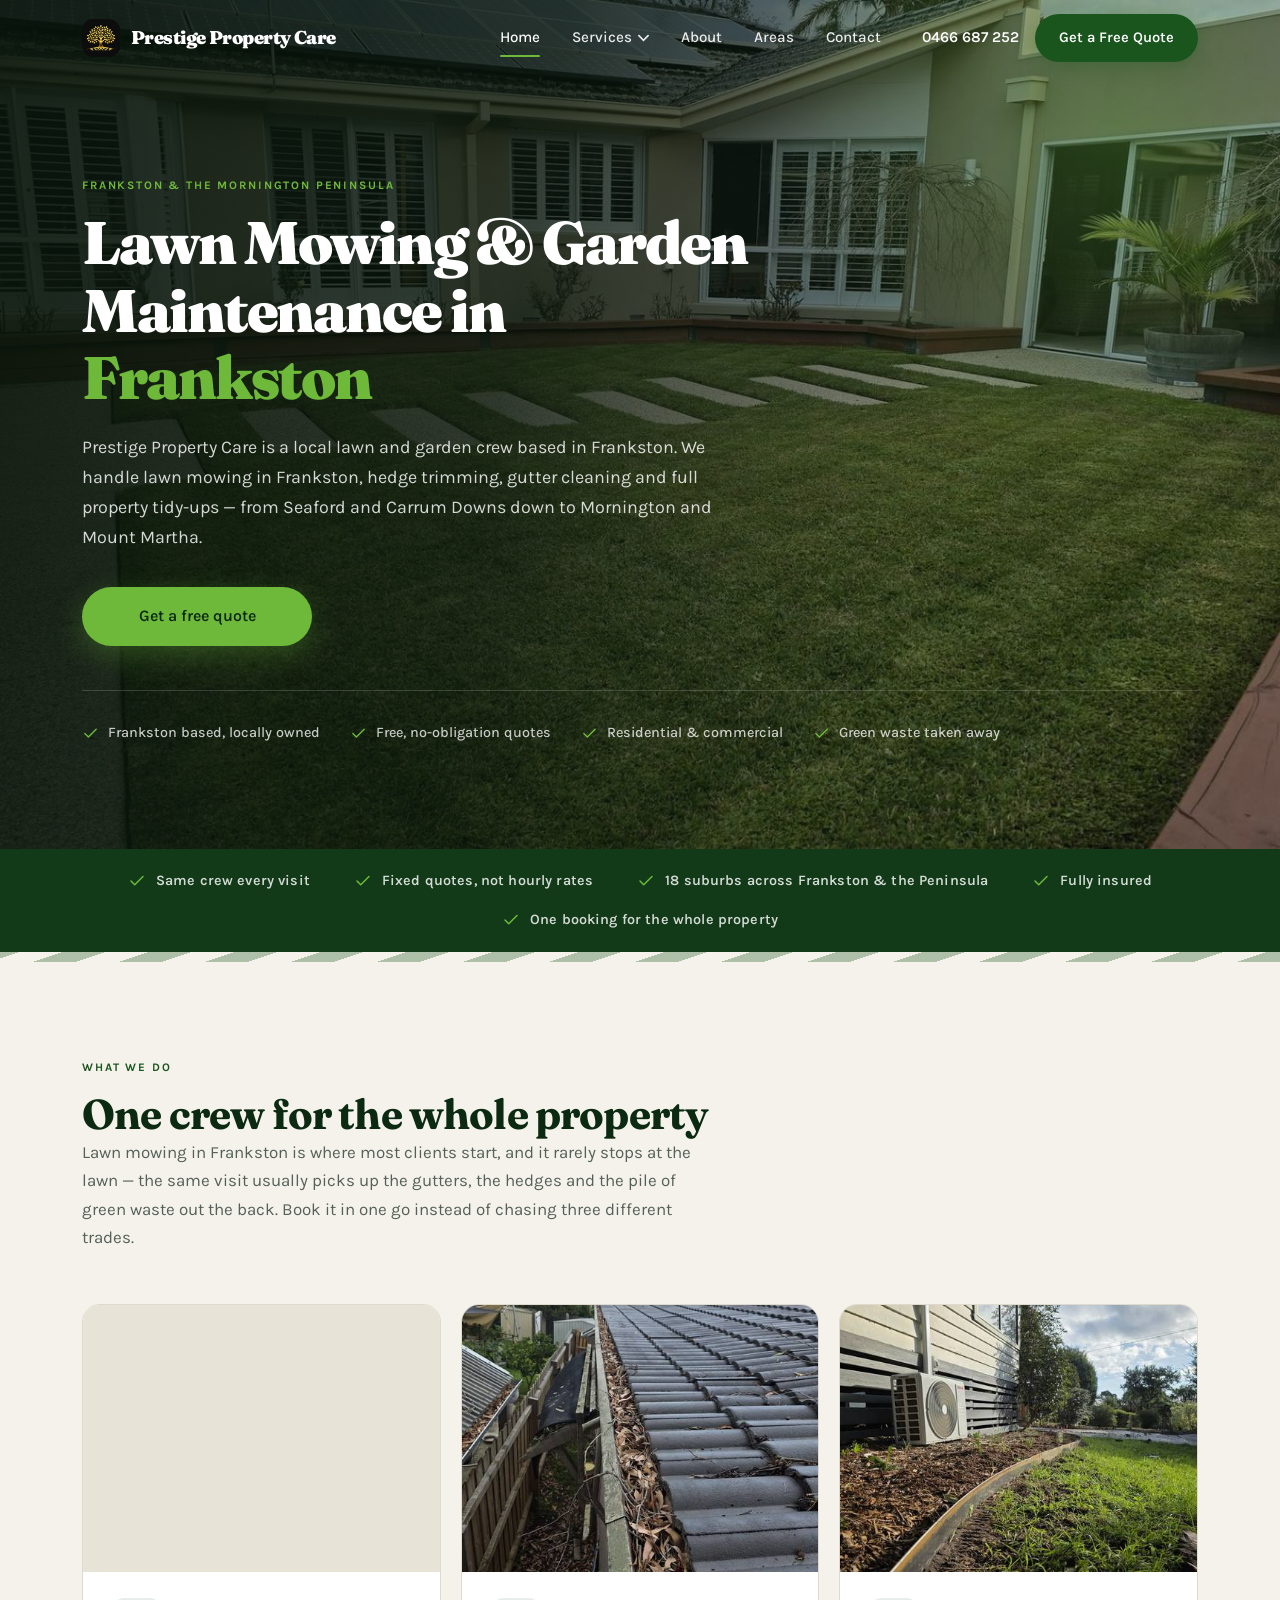
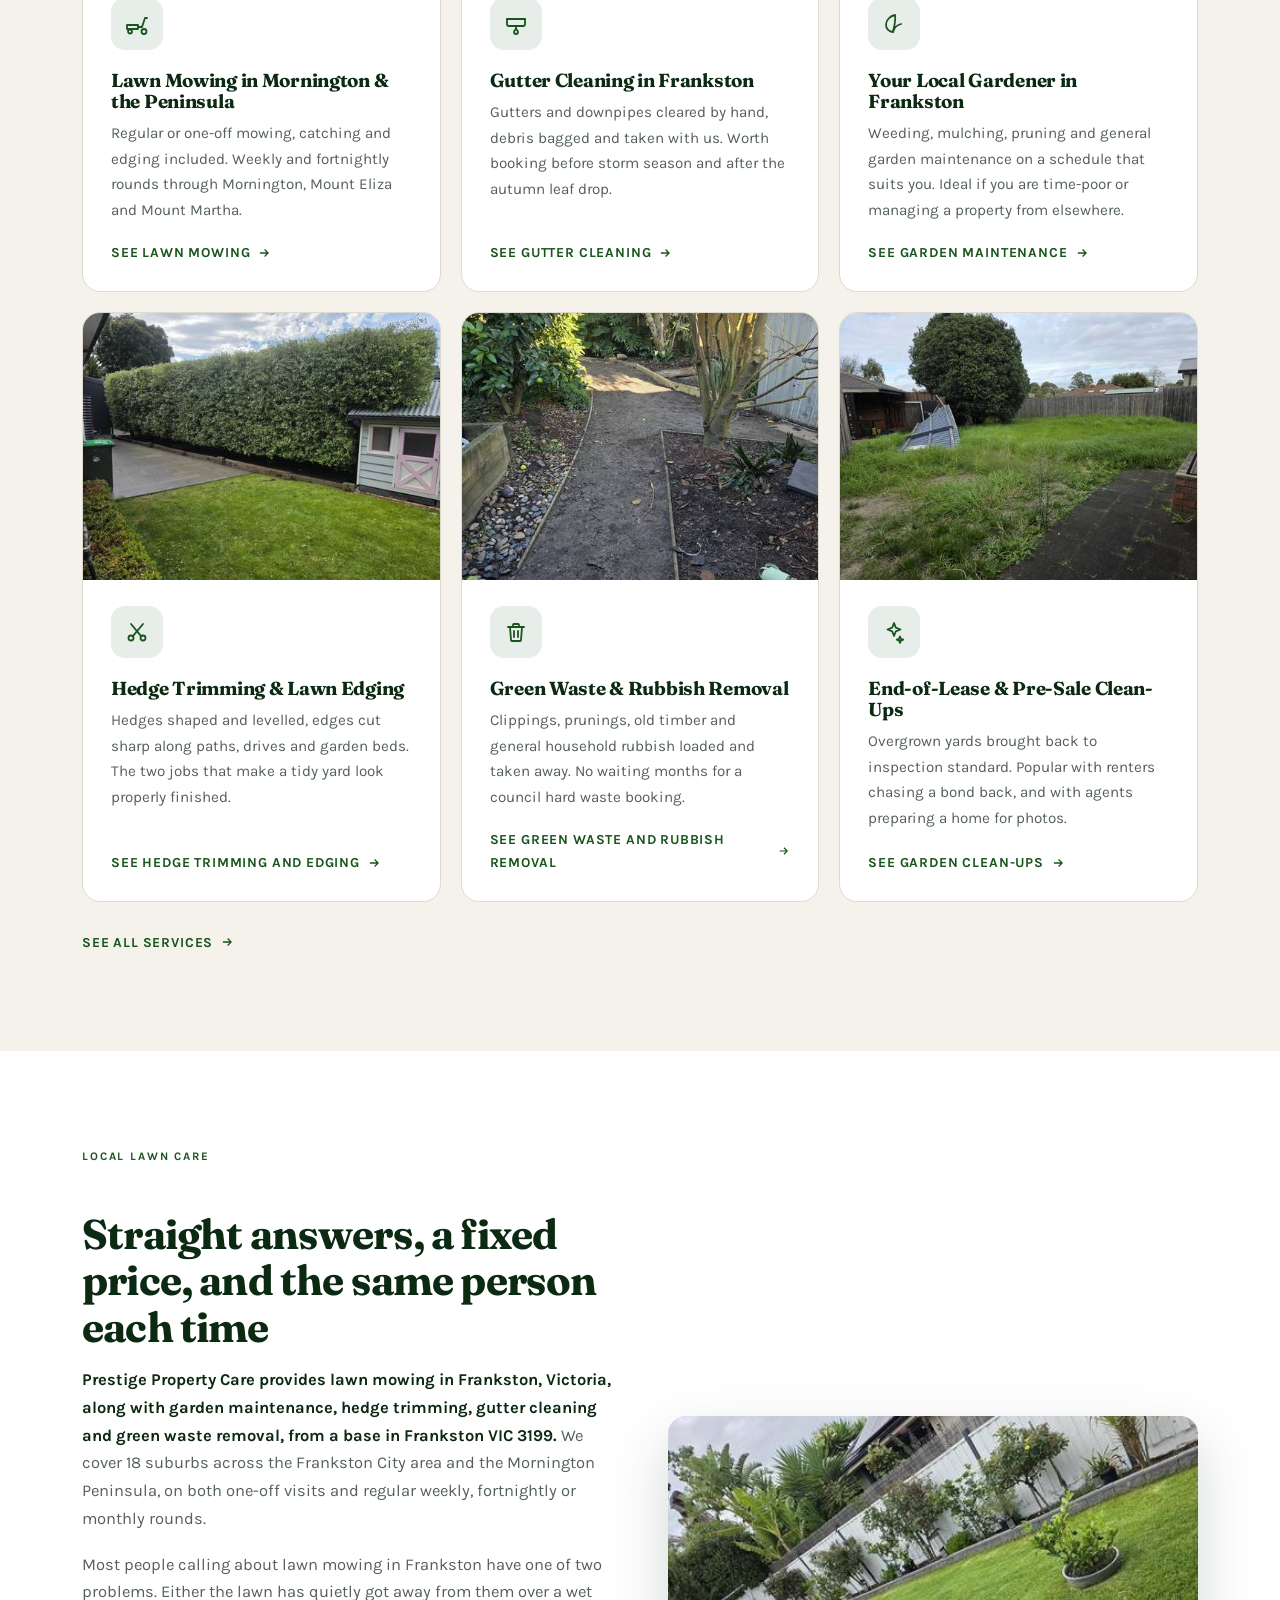
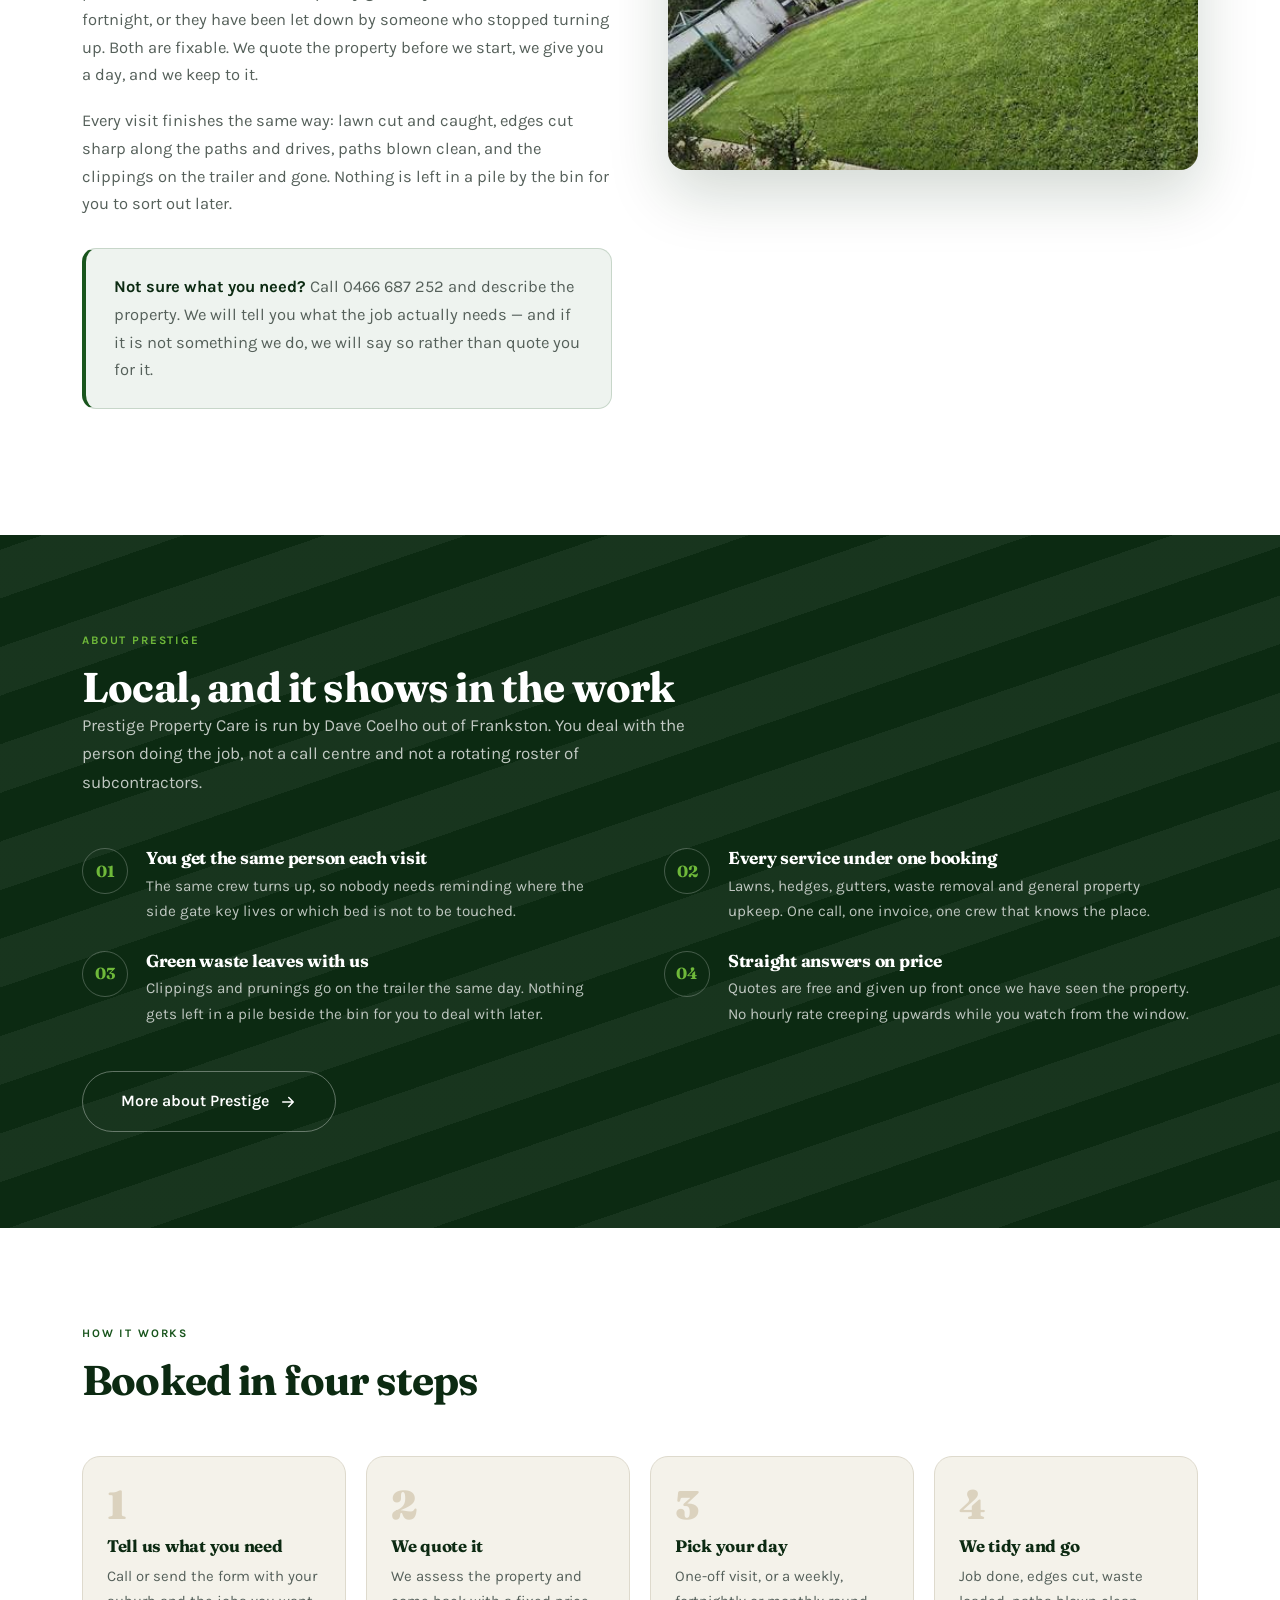
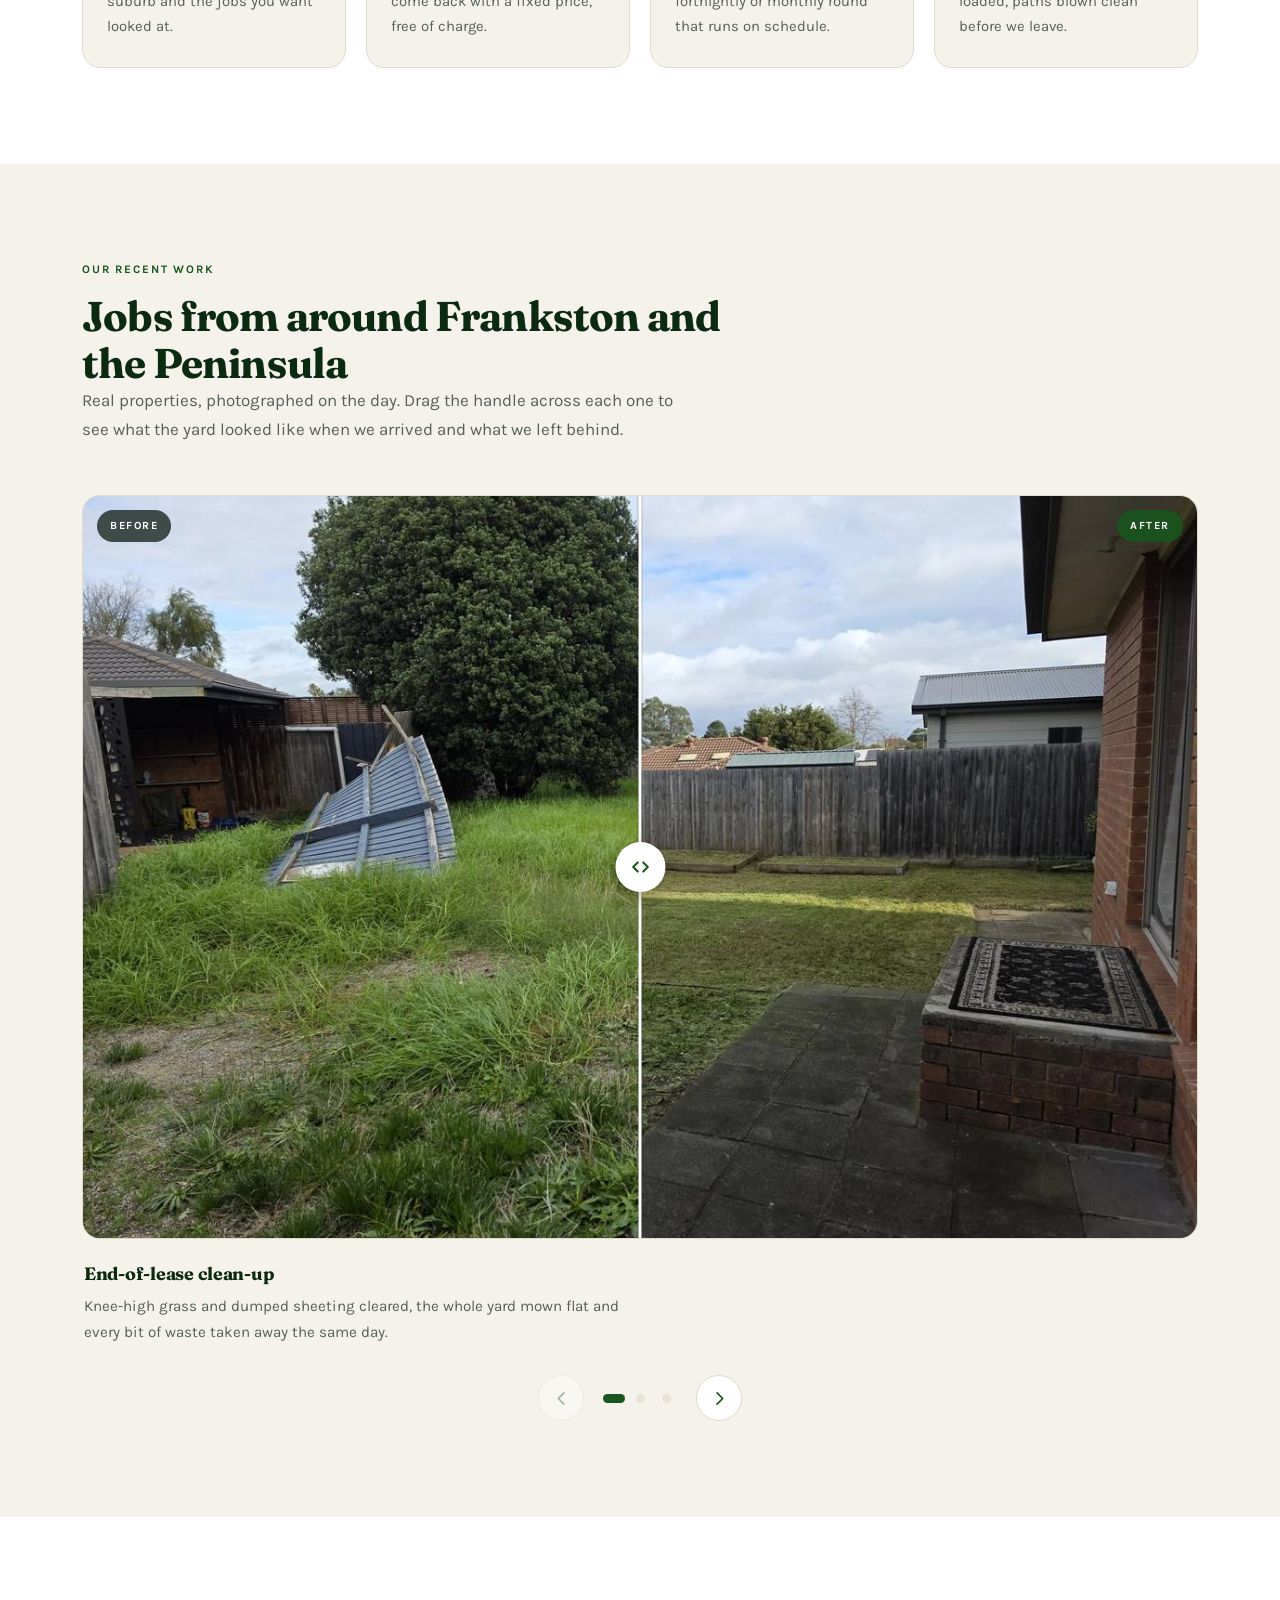
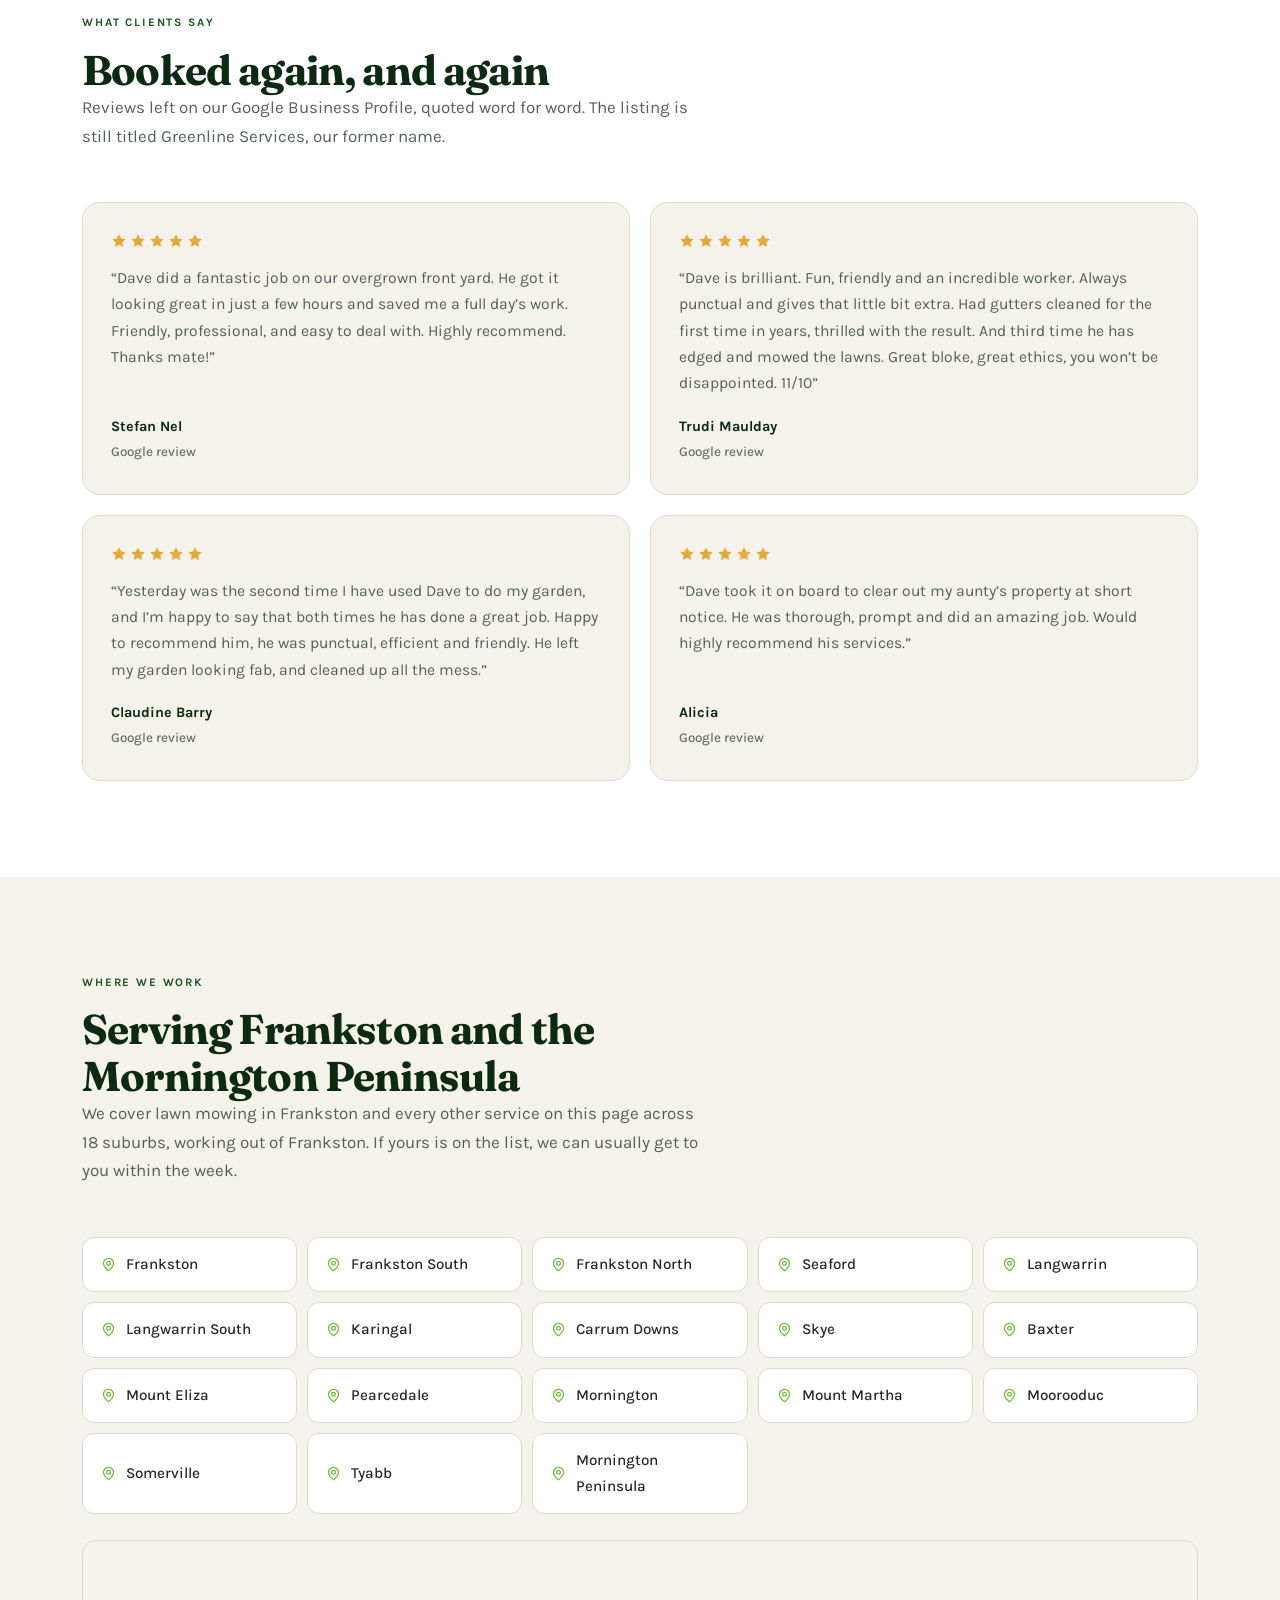
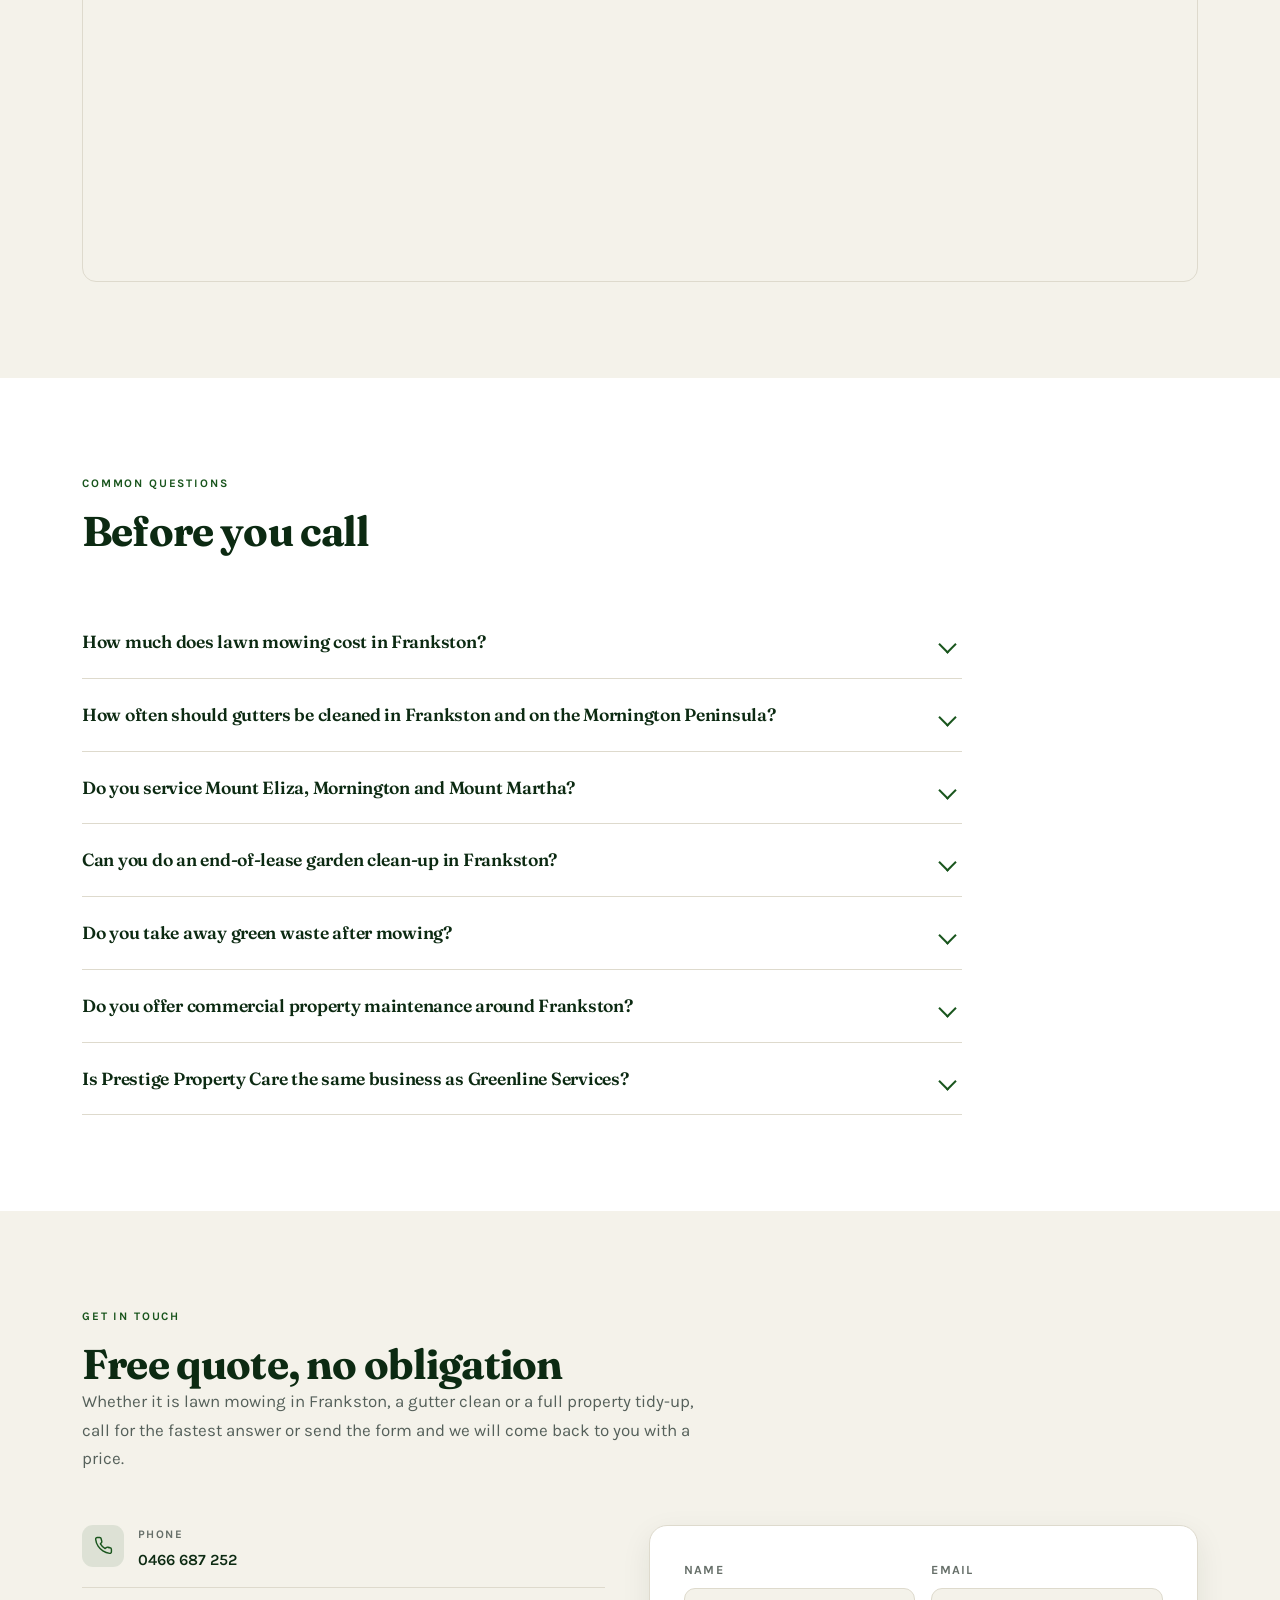
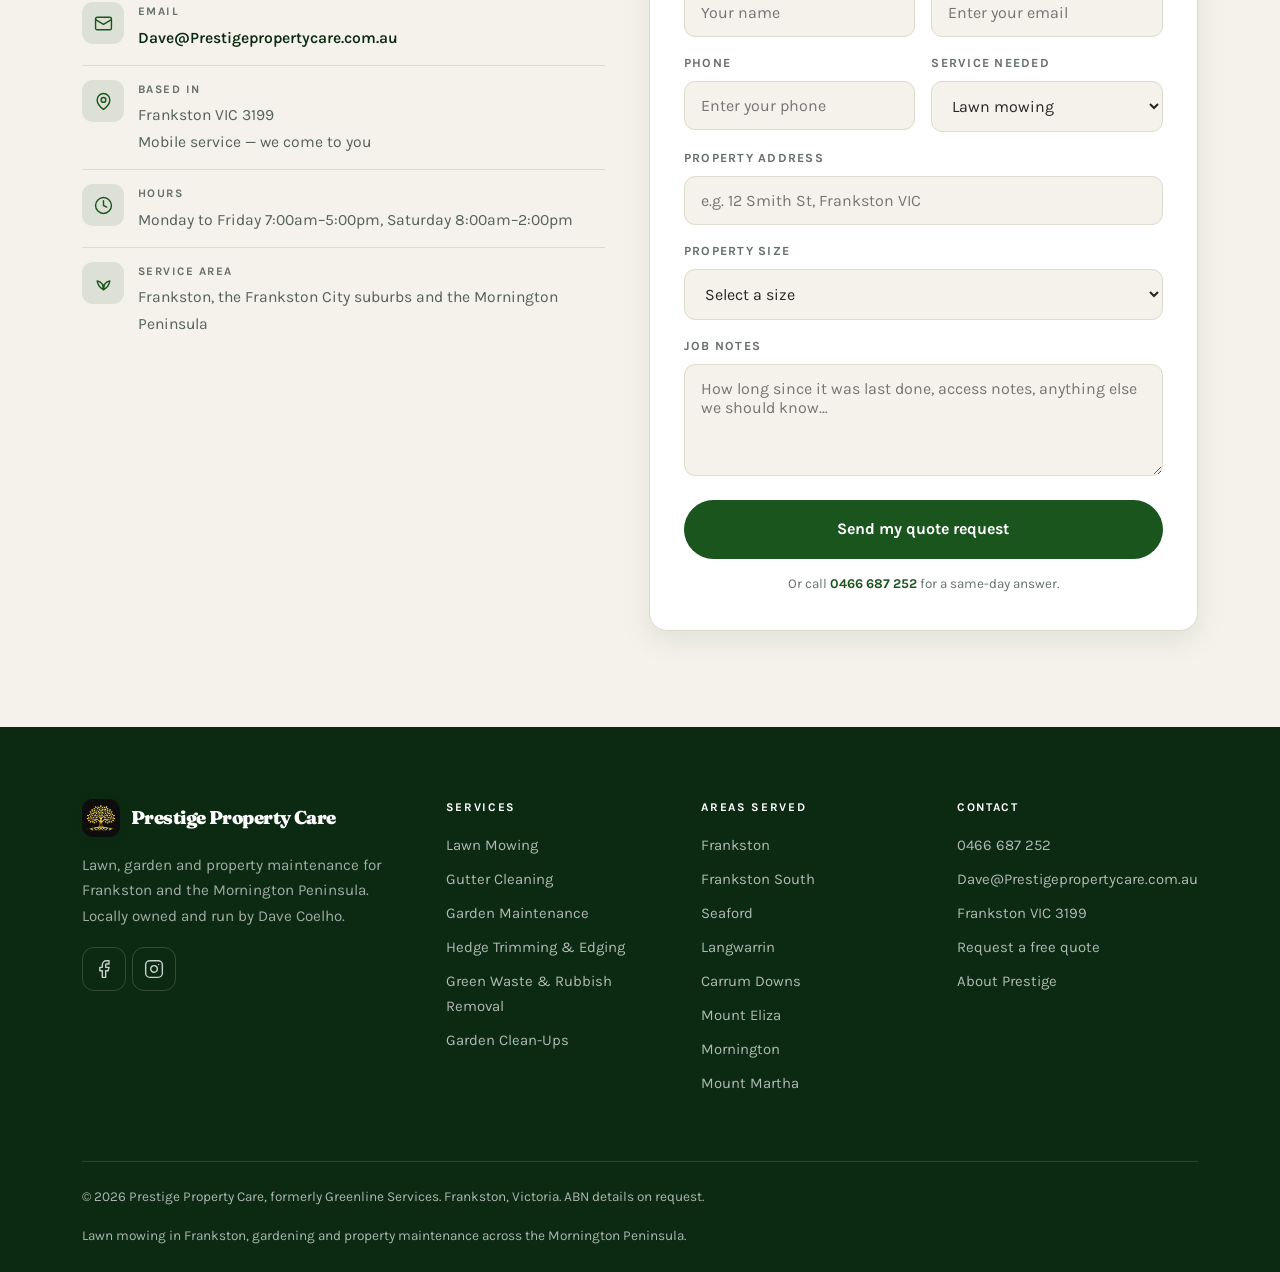
==== commit 6f5fbfb4: "Add Google Analytics and Search Console verification" ====
--- a/index.html
+++ b/index.html
@@ -1,6 +1,13 @@
 <!DOCTYPE html>
 <html lang="en-AU">
 <head>
+<!-- sales-brain:analytics -->
+<!-- sales-brain:ga -->
+<script async src="https://www.googletagmanager.com/gtag/js?id=G-1RZ0Q09788"></script>
+<script>window.dataLayer=window.dataLayer||[];function gtag(){dataLayer.push(arguments);}gtag('js',new Date());gtag('config','G-1RZ0Q09788');</script>
+<!-- /sales-brain:ga -->
+<script>addEventListener('load',function(){try{if(!/\/(thank-?you|thanks)(\/|$)/i.test(location.pathname)||typeof gtag!=='function')return;var k='sb-lead:'+location.pathname+location.search;if(sessionStorage.getItem(k))return;sessionStorage.setItem(k,'1');gtag('event','generate_lead',{page_path:location.pathname});}catch(e){}});</script>
+<!-- /sales-brain:analytics -->
 <meta charset="utf-8">
 <meta name="viewport" content="width=device-width, initial-scale=1">
 <title>Lawn Mowing Frankston | Garden Care | Prestige Property Care</title>
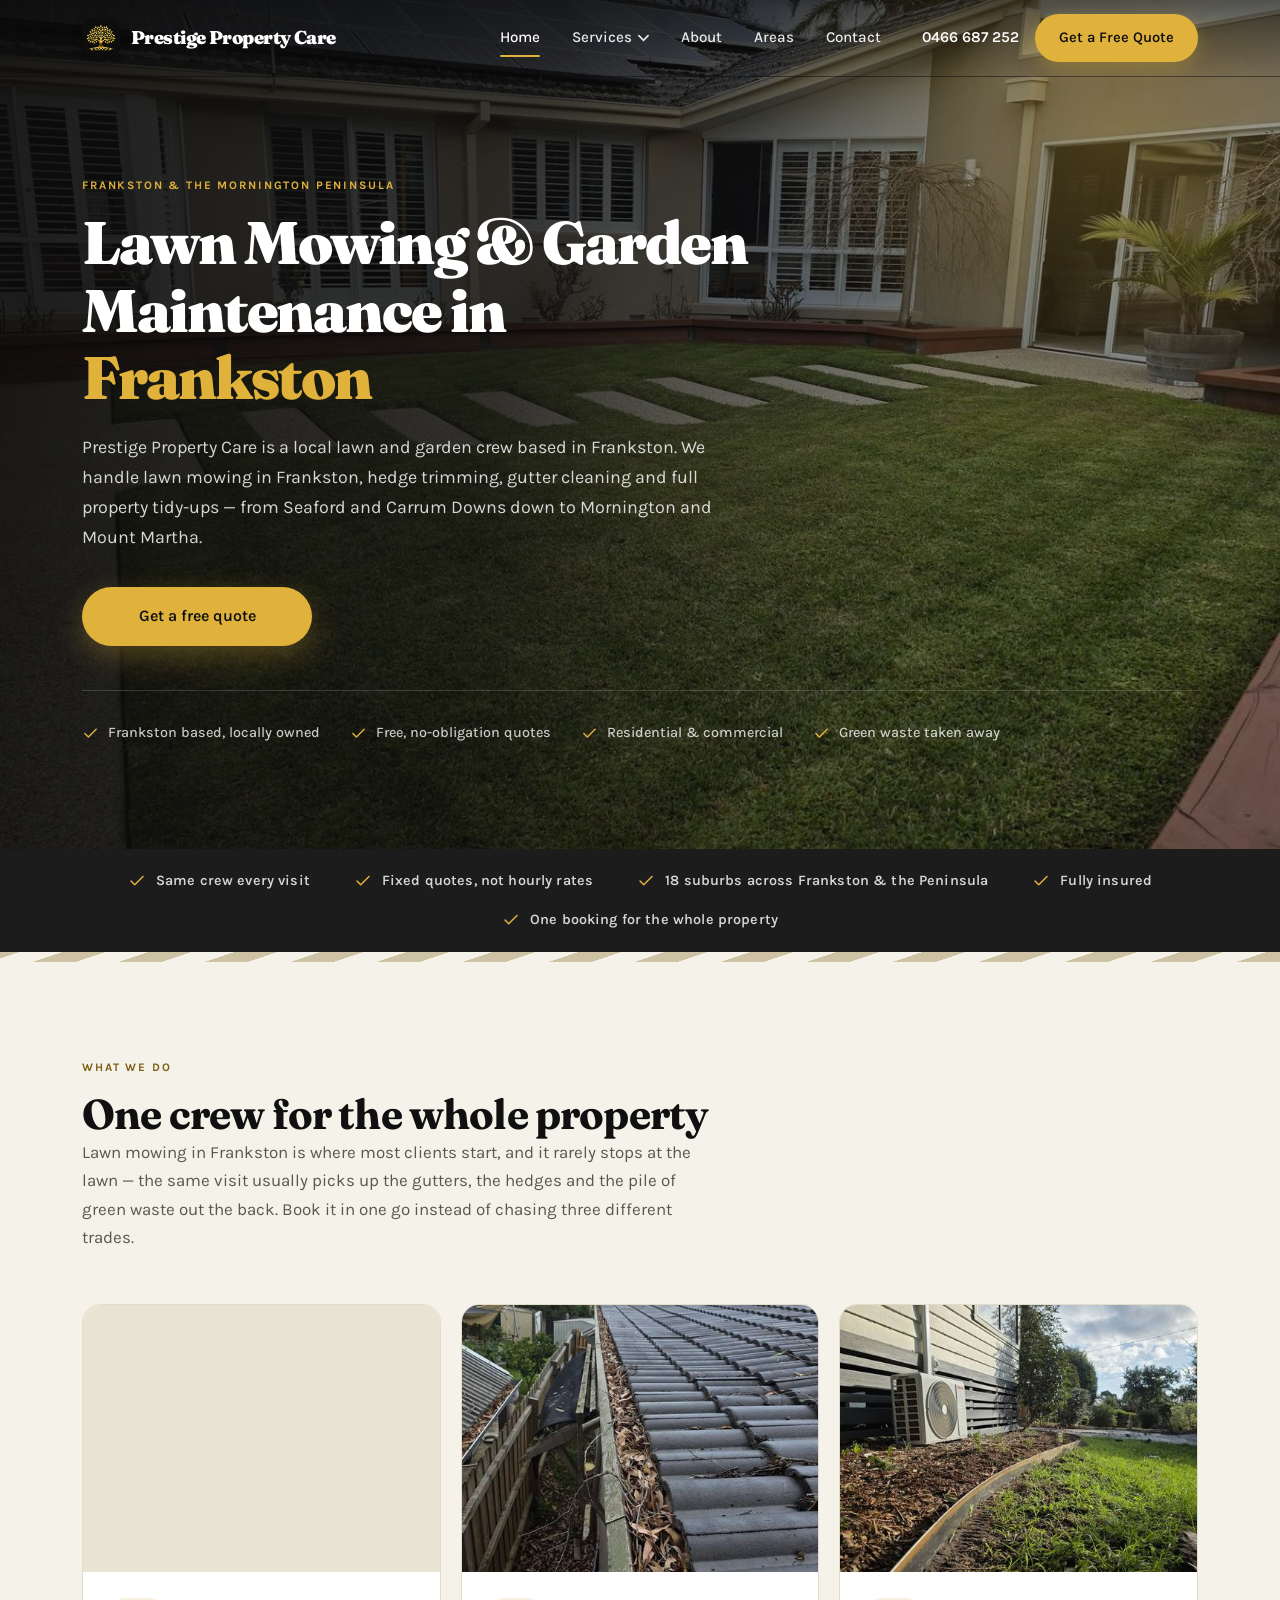
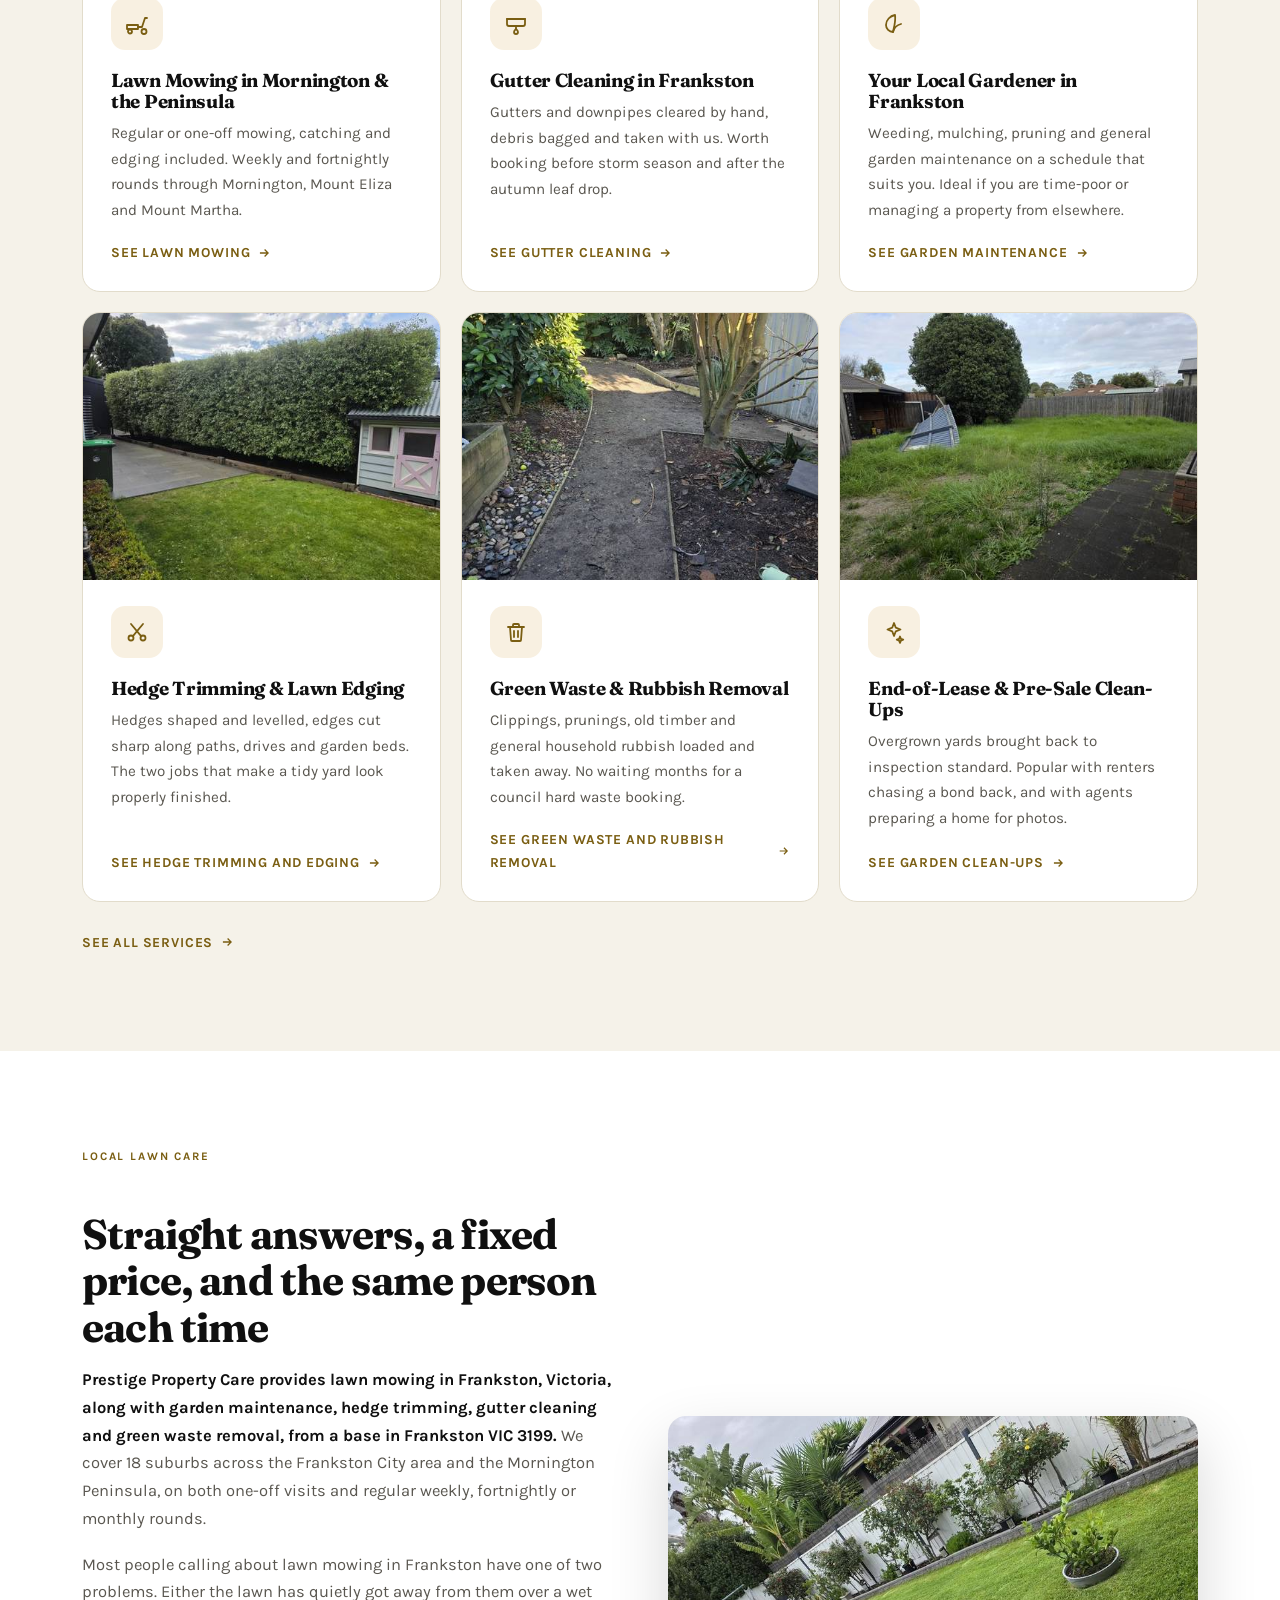
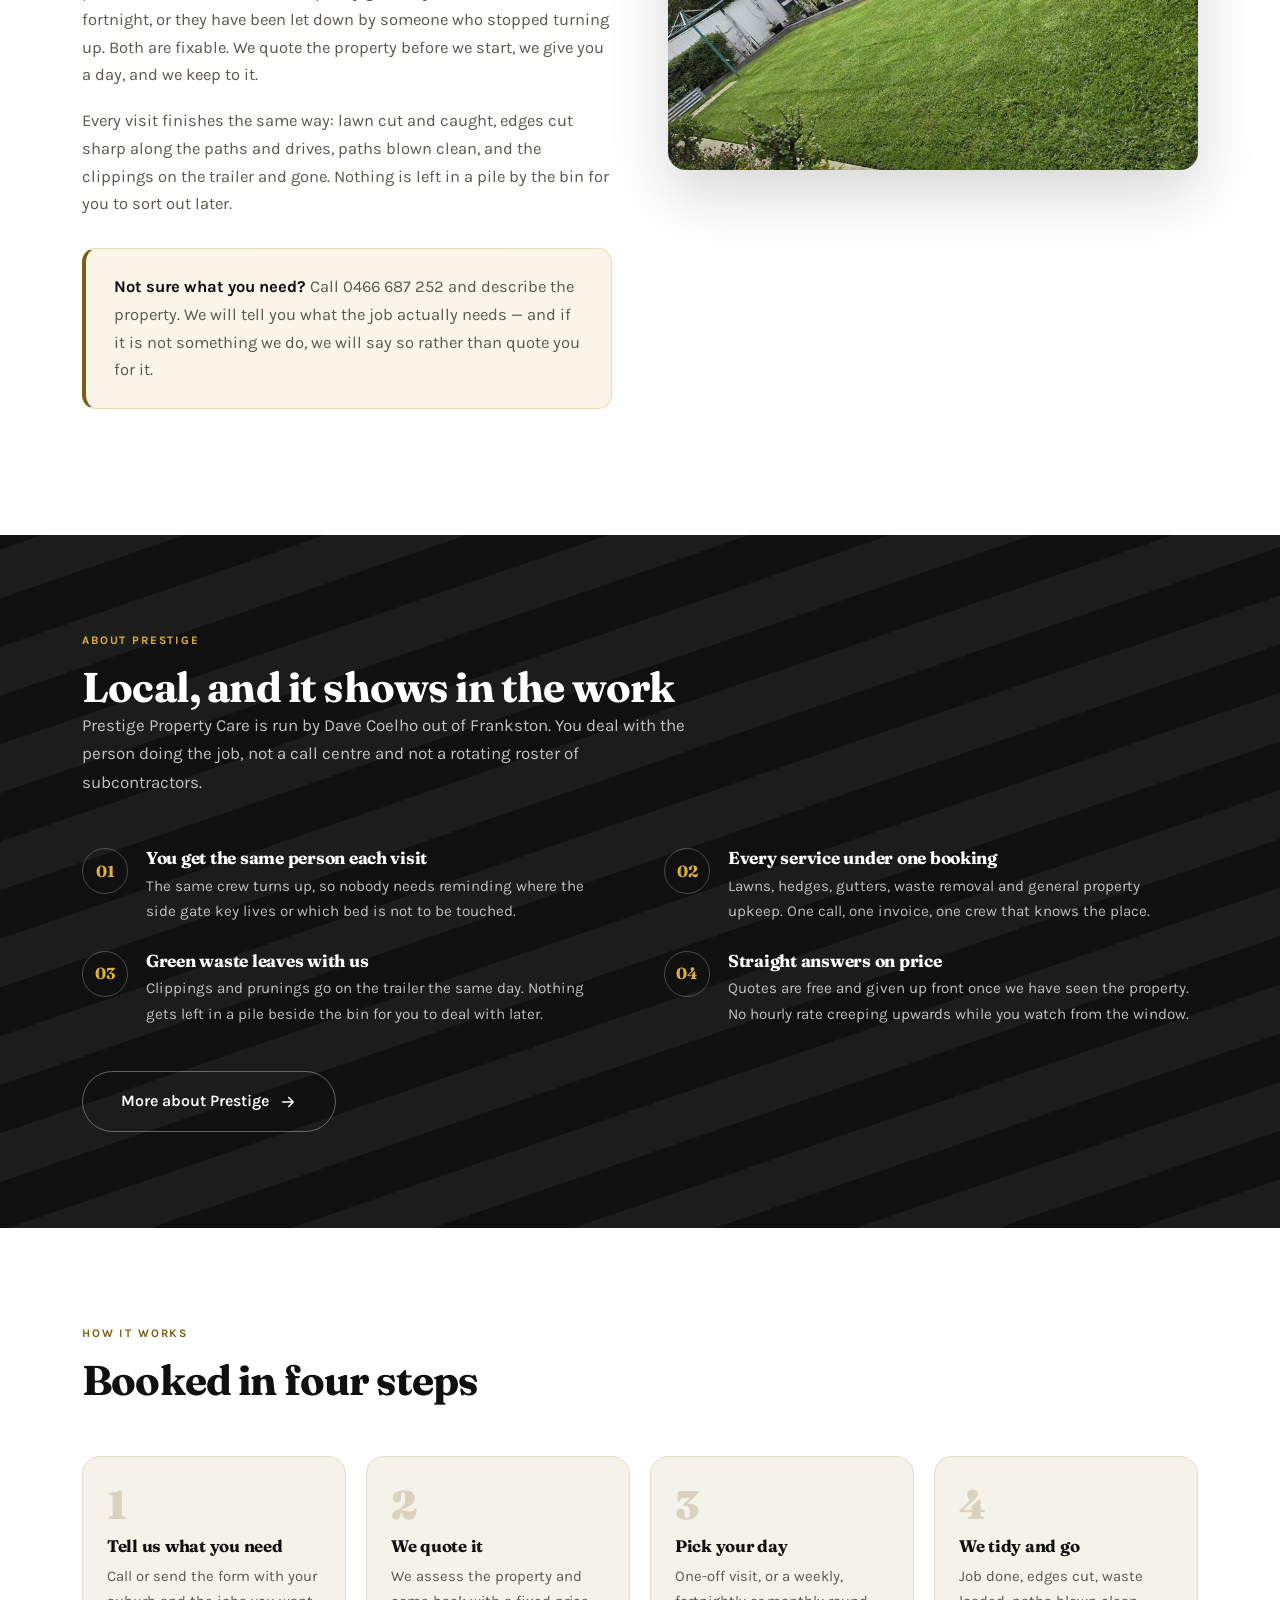
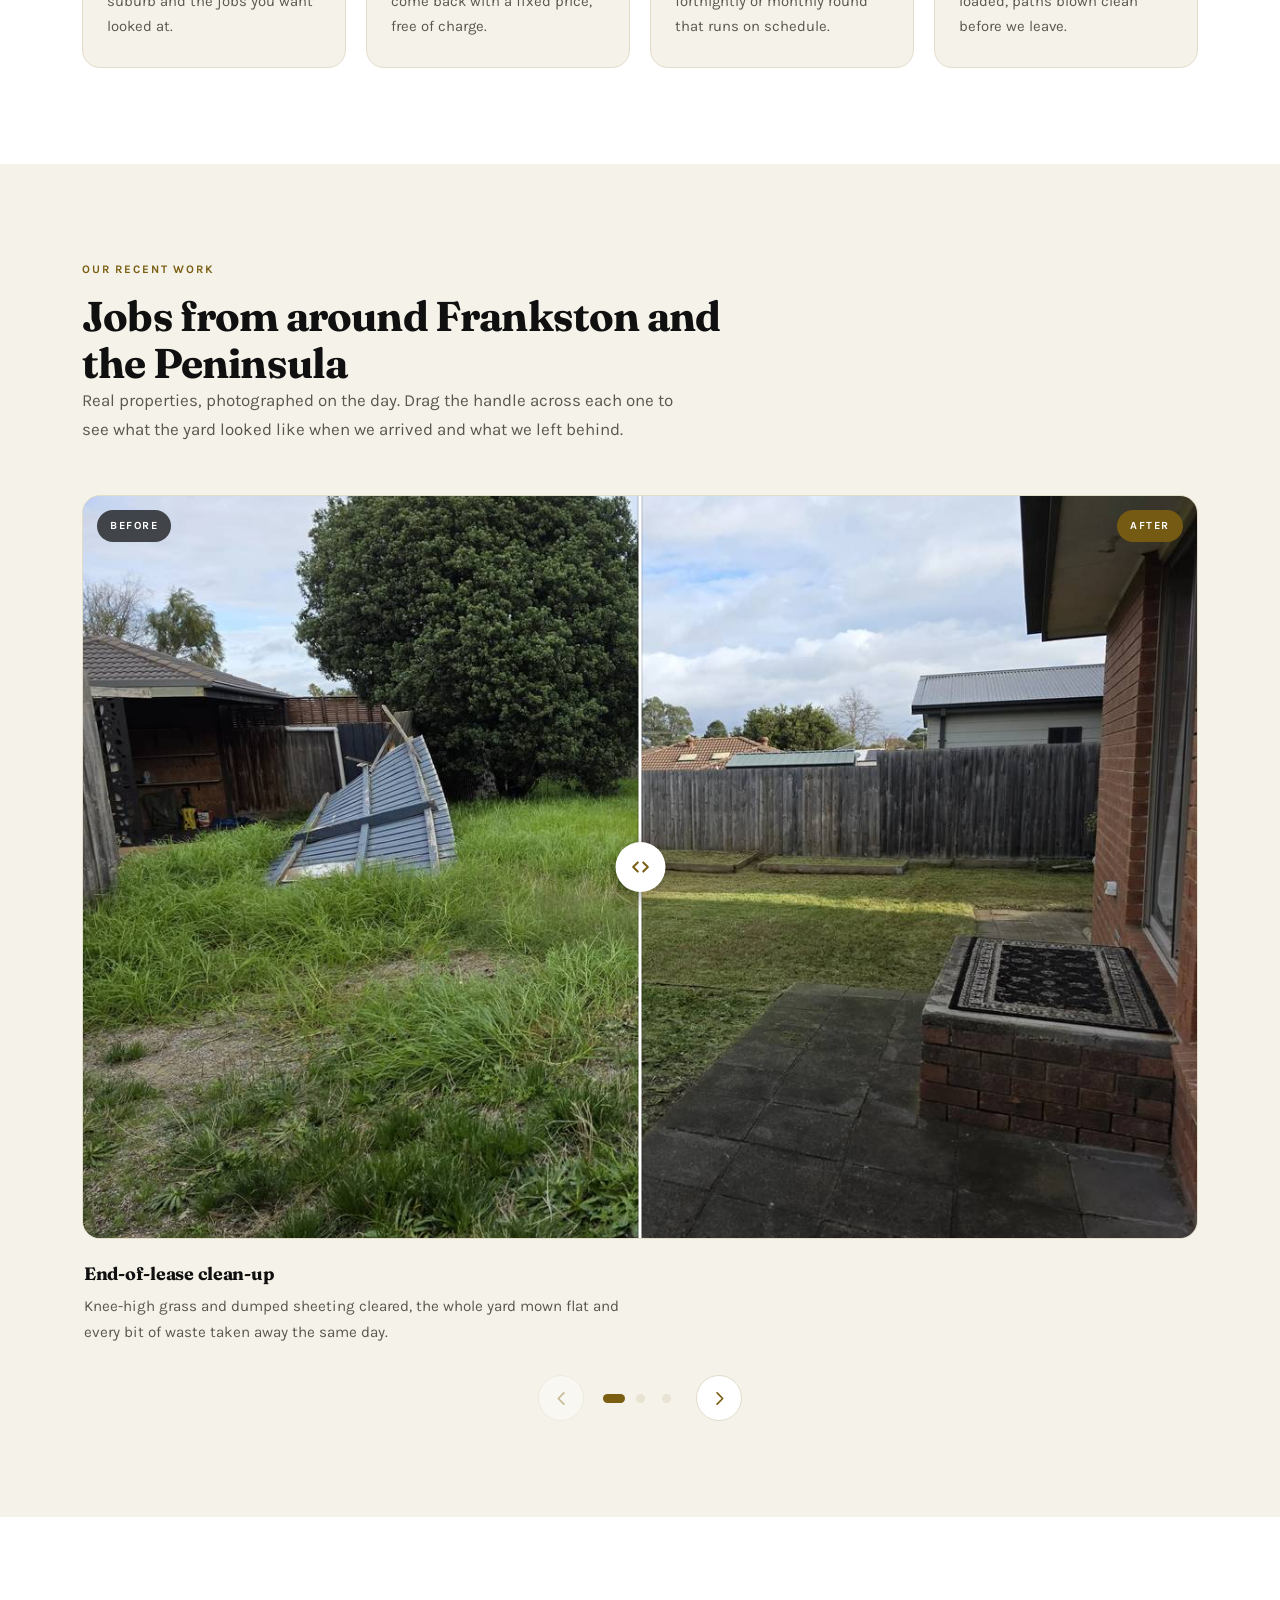
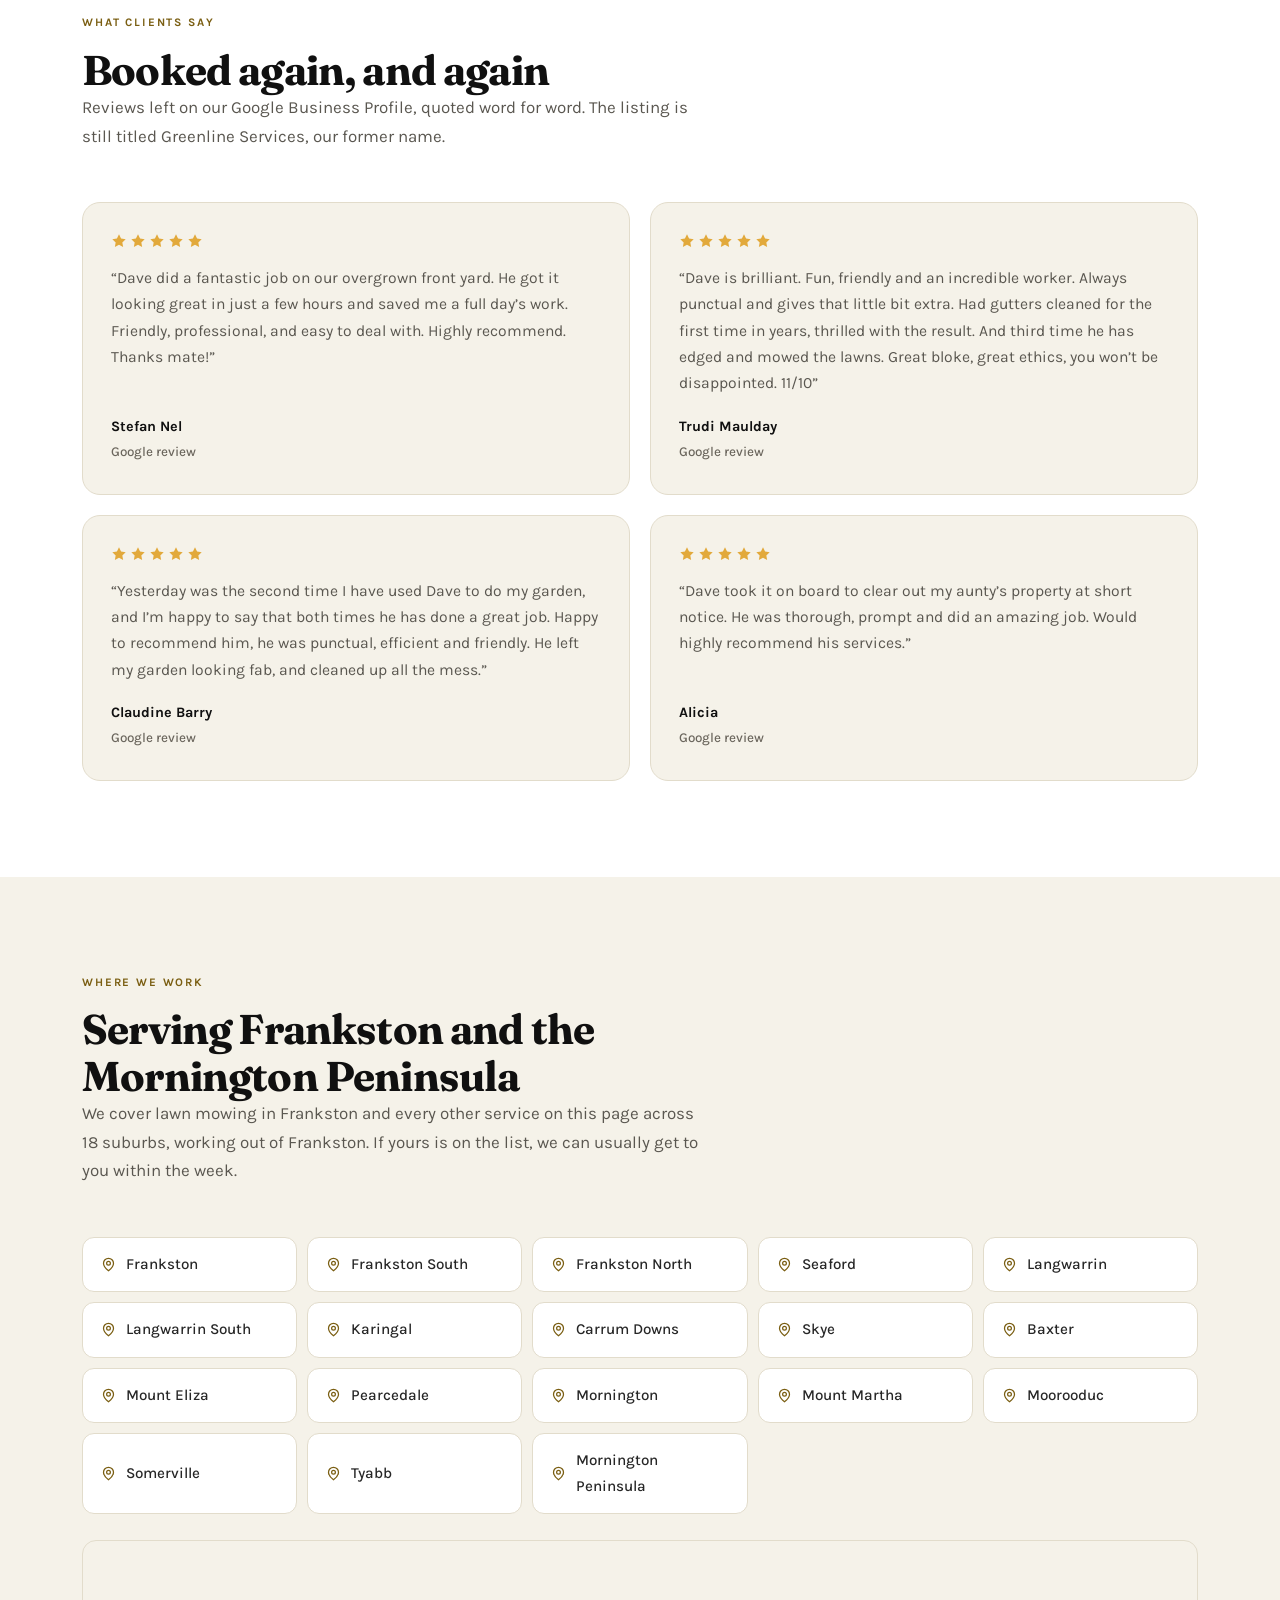
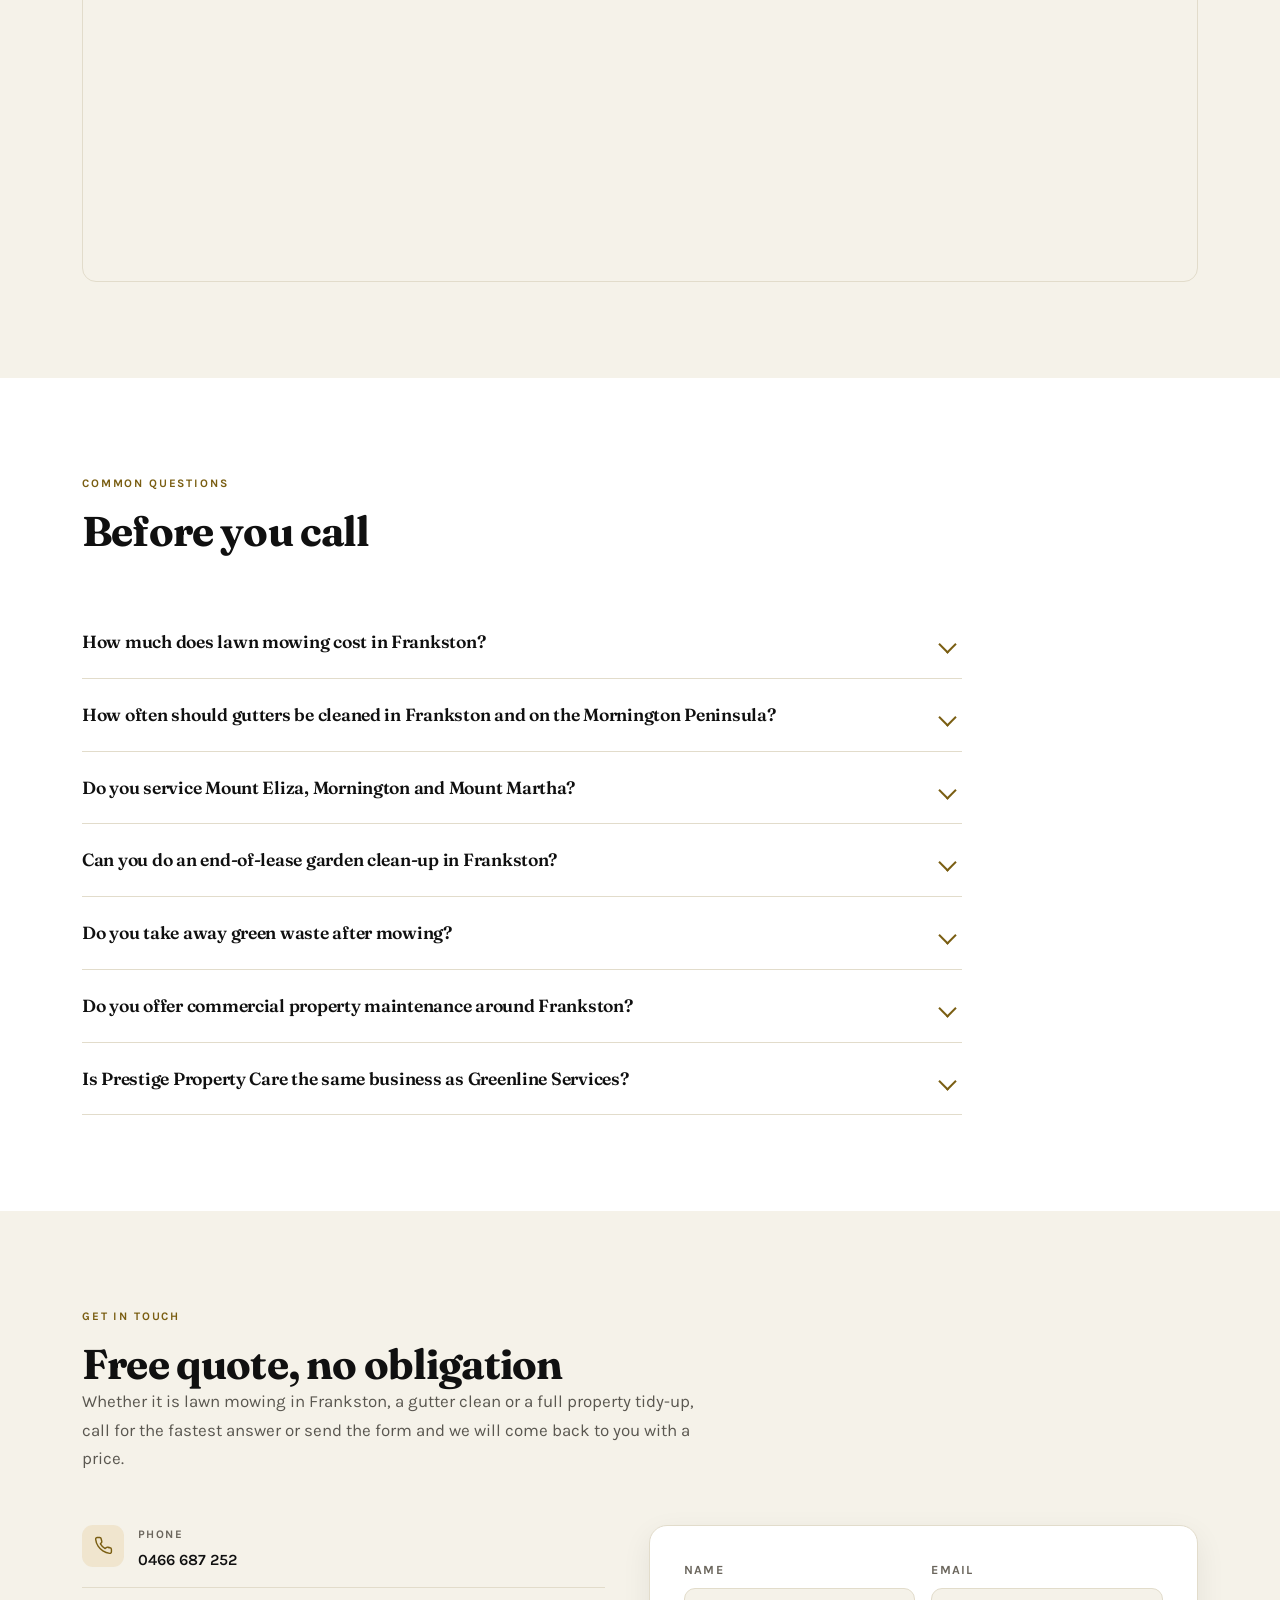
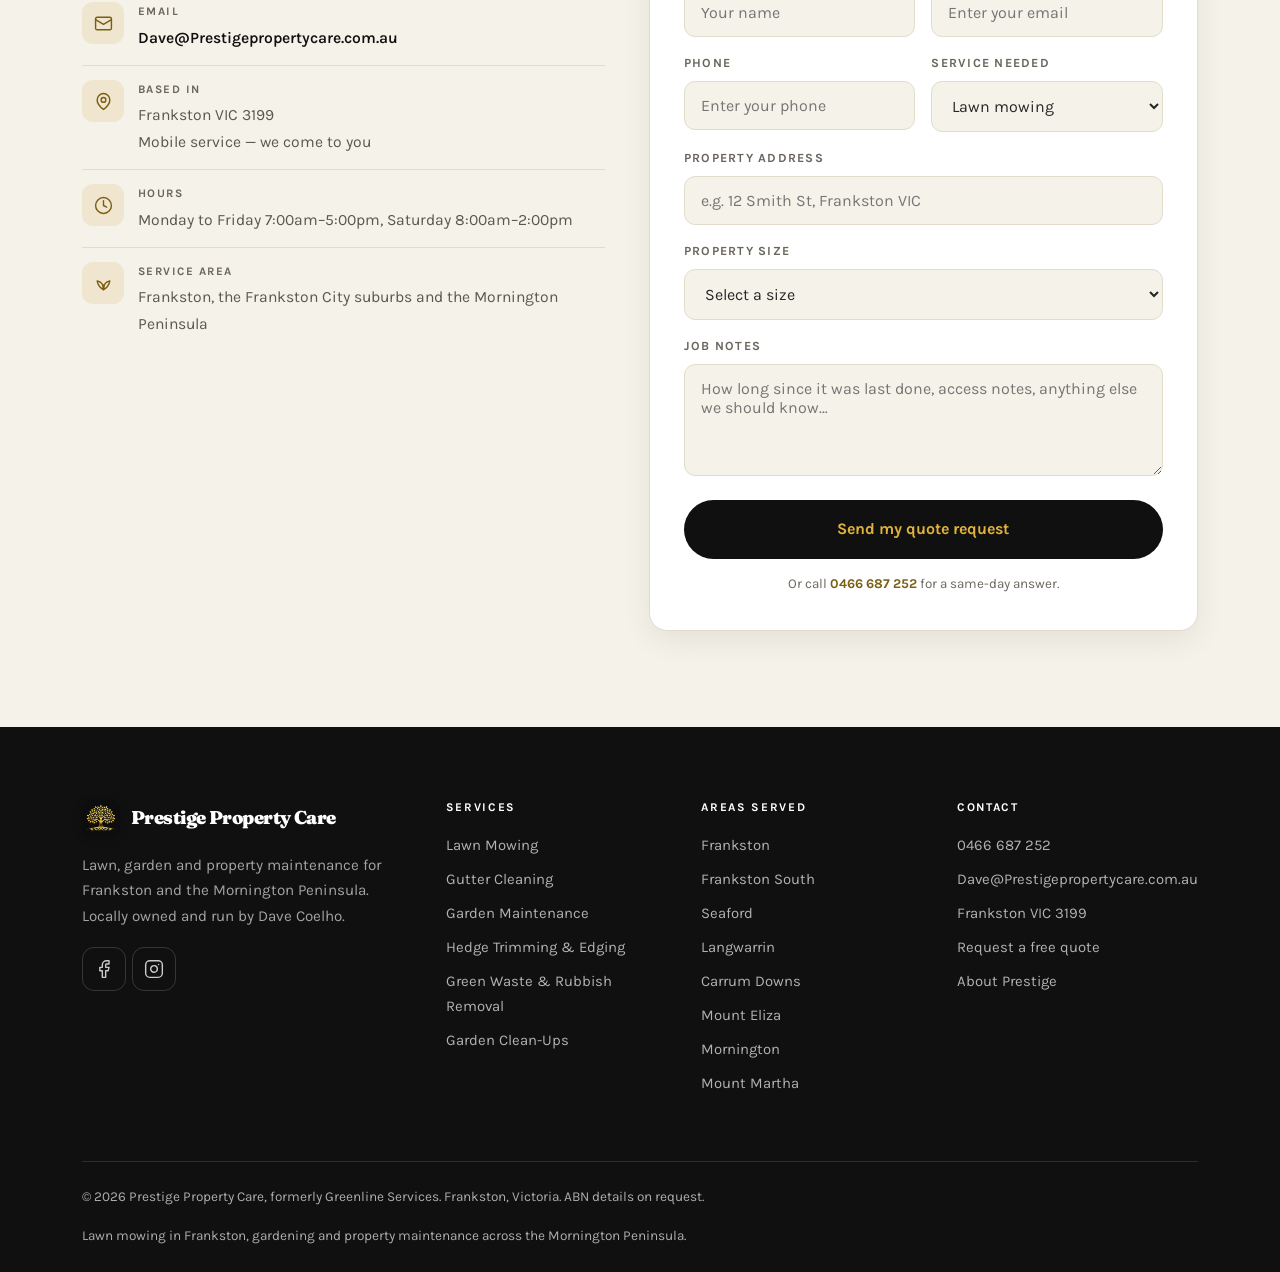
==== commit 89ef47d3: "Rebrand the site palette to the logo's gold and black The greens came from the Greenline artwork and" ====
--- a/index.html
+++ b/index.html
@@ -1,20 +1,13 @@
 <!DOCTYPE html>
 <html lang="en-AU">
 <head>
-<!-- sales-brain:analytics -->
-<!-- sales-brain:ga -->
-<script async src="https://www.googletagmanager.com/gtag/js?id=G-1RZ0Q09788"></script>
-<script>window.dataLayer=window.dataLayer||[];function gtag(){dataLayer.push(arguments);}gtag('js',new Date());gtag('config','G-1RZ0Q09788');</script>
-<!-- /sales-brain:ga -->
-<script>addEventListener('load',function(){try{if(!/\/(thank-?you|thanks)(\/|$)/i.test(location.pathname)||typeof gtag!=='function')return;var k='sb-lead:'+location.pathname+location.search;if(sessionStorage.getItem(k))return;sessionStorage.setItem(k,'1');gtag('event','generate_lead',{page_path:location.pathname});}catch(e){}});</script>
-<!-- /sales-brain:analytics -->
 <meta charset="utf-8">
 <meta name="viewport" content="width=device-width, initial-scale=1">
 <title>Lawn Mowing Frankston | Garden Care | Prestige Property Care</title>
 <meta name="description" content="Lawn mowing in Frankston from Prestige Property Care. Local lawn care, garden maintenance, hedge trimming and gutter cleaning across the Mornington Peninsula.">
 <link rel="canonical" href="https://prestigepropertycare.com.au/">
 <meta name="robots" content="index, follow, max-image-preview:large, max-snippet:-1">
-<meta name="theme-color" content="#0C2A12">
+<meta name="theme-color" content="#101010">
 <meta name="geo.region" content="AU-VIC">
 <meta name="geo.placename" content="Frankston, Victoria">
 <meta name="geo.position" content="-38.1442;145.1281">
--- a/assets/css/site.min.css
+++ b/assets/css/site.min.css
@@ -1 +1 @@
-:root{--brand-leaf:#19551D;--brand-fresh:#498526;--brand-char:#262626;--brand-black:#0D0D0D;--ink:#0C2A12;--ink-2:#123A18;--moss:#19551D;--moss-d:#123F16;--fern:#6FB93A;--fern-l:#7FC246;--sand:#F4F2EA;--sand-2:#E7E3D6;--paper:#FFFFFF;--text:#262626;--text-2:#55605A;--text-3:#666F69;--line:#DEDACD;--shadow:0 24px 60px rgba(12,42,18,.18);--shadow-sm:0 10px 30px rgba(12,42,18,.08);--r:18px;--header-h:76px}*{margin:0;padding:0;box-sizing:border-box}html{scroll-behavior:smooth;scroll-padding-top:calc(var(--header-h) + 16px)}body{background:var(--sand);color:var(--text);font-family:Karla,system-ui,-apple-system,"Segoe UI",sans-serif;font-size:16.5px;font-weight:400;line-height:1.68;-webkit-font-smoothing:antialiased;overflow-x:hidden}img{max-width:100%;display:block;height:auto}svg{max-width:100%}a{color:inherit;text-decoration:none}button{font:inherit}.wrap{max-width:1180px;margin:0 auto;padding:0 32px}.visually-hidden{position:absolute;width:1px;height:1px;margin:-1px;padding:0;overflow:hidden;clip:rect(0 0 0 0);white-space:nowrap;border:0}h1,h2,h3,h4.display{font-family:Fraunces,Georgia,"Times New Roman",serif;font-weight:700;letter-spacing:-.02em;line-height:1.12;color:var(--ink)}h1{font-size:clamp(2.1rem,5.2vw,3.75rem);font-weight:900;letter-spacing:-.035em}h2{font-size:clamp(1.7rem,3.4vw,2.6rem)}h3{font-size:1.18rem;letter-spacing:-.015em}.eyebrow{font-family:Karla,sans-serif;font-size:.72rem;font-weight:700;letter-spacing:.16em;text-transform:uppercase;color:var(--moss);margin-bottom:14px;display:block}.lede{font-size:1.06rem;color:var(--text-2);max-width:62ch}.prose p{margin-bottom:18px;color:var(--text-2)}.prose h2{margin:44px 0 16px}.prose h3{margin:32px 0 10px;font-size:1.28rem}.prose ul{list-style:none;margin:0 0 22px}.prose ul li{position:relative;padding-left:28px;margin-bottom:11px;color:var(--text-2)}.prose ul li::before{content:'';position:absolute;left:4px;top:.62em;width:8px;height:8px;border-radius:50%;background:var(--fern)}.prose strong{color:var(--ink);font-weight:700}.prose a:not(.btn-lg):not(.svc-link){color:var(--moss);font-weight:600;text-decoration:underline;text-underline-offset:3px;text-decoration-thickness:1.5px}.prose a:not(.btn-lg):not(.svc-link):hover{color:var(--fern)}.skip-link{position:absolute;left:-9999px;top:0;z-index:2000;background:var(--moss);color:#fff;padding:12px 20px;border-radius:0 0 10px 0;font-weight:700}.skip-link:focus{left:0}.stripes{position:absolute;inset:0;pointer-events:none;background-image:repeating-linear-gradient(-19deg,rgba(255,255,255,.052) 0px,rgba(255,255,255,.052) 46px,rgba(255,255,255,0) 46px,rgba(255,255,255,0) 92px)}.stripe-rule{height:10px;border:none;margin:0;background-image:repeating-linear-gradient(-19deg,var(--moss) 0px,var(--moss) 14px,transparent 14px,transparent 28px);opacity:.32}.site-header{position:fixed;top:0;left:0;width:100%;z-index:1000;border-bottom:1px solid transparent;transition:background .3s ease,box-shadow .3s ease,border-color .3s ease,backdrop-filter .3s ease}.site-header.scrolled,.site-header.solid{background:rgba(245,241,232,.9);-webkit-backdrop-filter:blur(14px);backdrop-filter:blur(14px);border-bottom-color:var(--line);box-shadow:0 6px 28px rgba(12,42,18,.07)}.nav-inner{max-width:1180px;margin:0 auto;padding:0 32px;height:var(--header-h);display:flex;align-items:center;gap:26px}.brand{display:flex;align-items:center;gap:11px;min-width:0}.brand-mark{width:38px;height:38px;border-radius:11px;background:var(--brand-black);display:grid;place-items:center;flex-shrink:0;box-shadow:0 2px 10px rgba(12,42,18,.18);overflow:hidden}.brand-mark img{width:32px;height:32px;object-fit:contain}.brand-name{font-family:Fraunces,serif;font-weight:900;font-size:1.16rem;letter-spacing:-.03em;color:#fff;white-space:nowrap;overflow:hidden;text-overflow:ellipsis;transition:color .3s ease}.scrolled .brand-name,.solid .brand-name{color:var(--ink)}.nav-main{display:flex;align-items:center;gap:2px;margin-left:auto}.nav-link{position:relative;font-size:.95rem;font-weight:500;color:rgba(255,255,255,.9);padding:10px 15px;background:none;border:none;cursor:pointer;font-family:Karla,sans-serif;display:inline-flex;align-items:center;gap:6px;transition:color .25s ease}.scrolled .nav-link,.solid .nav-link{color:var(--text)}.nav-link::after{content:'';position:absolute;left:50%;bottom:4px;width:0;height:2px;background:var(--fern);border-radius:2px;transform:translateX(-50%);transition:width .25s ease}.nav-link:hover,.nav-link.is-active{color:#fff}.scrolled .nav-link:hover,.scrolled .nav-link.is-active,.solid .nav-link:hover,.solid .nav-link.is-active{color:var(--moss)}.nav-link:hover::after,.nav-link.is-active::after{width:calc(100% - 30px)}.nav-link:focus-visible{outline:2px solid var(--fern);outline-offset:3px;border-radius:6px}.caret{width:11px;height:8px;transition:transform .25s ease}.nav-dropdown.open .caret{transform:rotate(180deg)}.nav-dropdown{position:relative}.dropdown-panel{position:absolute;top:calc(100% + 14px);left:50%;transform:translateX(-50%) translateY(-8px);width:640px;background:var(--paper);border-radius:var(--r);padding:14px;box-shadow:var(--shadow);display:grid;grid-template-columns:1fr 1fr;gap:2px;opacity:0;visibility:hidden;transition:opacity .22s ease,transform .22s ease,visibility .22s}.nav-dropdown.open .dropdown-panel{opacity:1;visibility:visible;transform:translateX(-50%) translateY(0)}.dropdown-panel::before{content:'';position:absolute;top:-6px;left:50%;width:12px;height:12px;background:var(--paper);transform:translateX(-50%) rotate(45deg)}.nav-dropdown::after{content:'';position:absolute;top:100%;left:0;width:100%;height:16px}.dd-item{display:grid;grid-template-columns:44px 1fr;gap:14px;align-items:center;padding:12px;border-radius:12px;transition:background .2s ease,transform .2s ease}.dd-item:hover{background:rgba(25,85,29,.06);transform:translateX(3px)}.dd-item:focus-visible{outline:2px solid var(--moss);outline-offset:-2px}.dd-icon{width:44px;height:44px;border-radius:12px;background:rgba(25,85,29,.1);display:grid;place-items:center}.dd-icon svg{width:20px;height:20px;stroke:var(--moss);fill:none;stroke-width:1.8;stroke-linecap:round;stroke-linejoin:round}.dd-text strong{display:block;font-size:13.5px;font-weight:700;letter-spacing:.3px;text-transform:uppercase;color:var(--ink);font-family:Karla,sans-serif}.dd-text em{display:block;font-style:normal;font-size:13px;color:var(--text-3);line-height:1.45;margin-top:2px}.nav-actions{display:flex;align-items:center;gap:16px;flex-shrink:0}.nav-phone{font-size:.95rem;font-weight:600;color:#fff;white-space:nowrap;transition:color .3s ease}.scrolled .nav-phone,.solid .nav-phone{color:var(--ink)}.nav-phone:hover{color:var(--fern)}.btn-cta{display:inline-block;background:var(--moss);color:#fff;font-weight:600;font-size:.92rem;padding:12px 24px;border-radius:999px;white-space:nowrap;box-shadow:0 6px 18px rgba(25,85,29,.28);transition:transform .2s ease,box-shadow .2s ease,background .2s ease}.btn-cta:hover{transform:translateY(-2px);box-shadow:0 12px 26px rgba(25,85,29,.36);background:var(--moss-d)}.nav-burger{display:none;width:42px;height:42px;border:none;background:none;cursor:pointer;flex-direction:column;justify-content:center;gap:5px;padding:0}.nav-burger span{display:block;height:2px;width:23px;background:#fff;border-radius:2px;margin:0 auto;transition:background .3s ease,transform .3s ease,opacity .3s ease}.scrolled .nav-burger span,.solid .nav-burger span{background:var(--ink)}.mobile-open .nav-burger span:nth-child(1){transform:translateY(7px) rotate(45deg)}.mobile-open .nav-burger span:nth-child(2){opacity:0}.mobile-open .nav-burger span:nth-child(3){transform:translateY(-7px) rotate(-45deg)}.mobile-nav{position:fixed;top:0;right:0;width:min(360px,88vw);height:100dvh;background:var(--paper);z-index:999;transform:translateX(100%);visibility:hidden;transition:transform .34s cubic-bezier(.4,0,.2,1),visibility .34s;padding:96px 26px 130px;overflow-y:auto;box-shadow:var(--shadow);display:none}.mobile-nav a,.mobile-nav button{display:block;width:100%;text-align:left;font-family:Karla,sans-serif;font-size:1.05rem;font-weight:600;color:var(--ink);padding:15px 0;border:none;border-bottom:1px solid var(--line);background:none;cursor:pointer}.mobile-nav .acc-btn{display:flex;align-items:center;justify-content:space-between}.mobile-open .mobile-nav{transform:translateX(0);visibility:visible}.acc-body{max-height:0;overflow:hidden;transition:max-height .32s ease}.acc-body.open{max-height:640px}.mobile-nav a.mobile-quote{color:var(--moss);font-weight:700}.acc-body a{font-size:.95rem;font-weight:500;color:var(--text-2);padding:12px 0 12px 16px;border-bottom:1px dashed var(--line)}.scrim{position:fixed;inset:0;background:rgba(12,42,18,.45);opacity:0;visibility:hidden;transition:opacity .3s ease,visibility .3s;z-index:998}.mobile-open .scrim{opacity:1;visibility:visible}.hero{position:relative;background:var(--ink);color:#fff;padding:176px 0 104px;overflow:hidden;isolation:isolate}.hero-media{position:absolute;inset:0;z-index:-2}.hero-media img{width:100%;height:100%;object-fit:cover}.hero-media::after{content:'';position:absolute;inset:0;background:linear-gradient(100deg,rgba(7,20,10,.92) 0%,rgba(7,20,10,.80) 40%,rgba(7,20,10,.42) 70%,rgba(7,20,10,.24) 100%)}.hero::after{content:'';position:absolute;z-index:-1;width:760px;height:760px;right:-220px;top:-260px;border-radius:50%;background:radial-gradient(circle,rgba(111,185,58,.3) 0%,rgba(111,185,58,0) 68%);pointer-events:none}.hero-in{position:relative;z-index:2;max-width:1180px;margin:0 auto;padding:0 32px}.hero .eyebrow{color:var(--fern)}.hero h1{color:#fff;max-width:16ch;margin-bottom:22px}.hero h1 em{font-style:normal;color:var(--fern)}.hero-sub{font-size:1.12rem;color:rgba(255,255,255,.82);max-width:58ch;margin-bottom:34px}.hero-cta{display:flex;gap:14px;flex-wrap:wrap;margin-bottom:44px}.hero-cta .btn-lg{min-width:230px;padding-left:38px;padding-right:38px}.btn-lg svg{width:18px;height:18px;stroke:currentColor;fill:none;stroke-width:2.1;stroke-linecap:round;stroke-linejoin:round;flex-shrink:0}.btn-lg{padding:16px 32px;font-size:1rem;border-radius:999px;font-weight:600;display:inline-flex;align-items:center;justify-content:center;gap:10px;transition:transform .2s ease,box-shadow .2s ease,background .2s ease;border:none;cursor:pointer;font-family:Karla,sans-serif;background:none;color:inherit;-webkit-appearance:none;appearance:none}.btn-solid{background:var(--fern);color:var(--ink);box-shadow:0 10px 30px rgba(111,185,58,.3)}.btn-solid:hover{transform:translateY(-2px);background:var(--fern-l);box-shadow:0 16px 38px rgba(111,185,58,.4)}.btn-ghost{border:1.5px solid rgba(255,255,255,.34);color:#fff}.btn-ghost:hover{border-color:#fff;background:rgba(255,255,255,.08);transform:translateY(-2px)}.btn-moss{background:var(--moss);color:#fff;box-shadow:0 10px 30px rgba(25,85,29,.26)}.btn-moss:hover{transform:translateY(-2px);background:var(--moss-d)}.hero-strip{display:flex;gap:30px;flex-wrap:wrap;padding-top:30px;border-top:1px solid rgba(255,255,255,.16)}.hero-strip div{display:flex;align-items:center;gap:9px;font-size:.9rem;color:rgba(255,255,255,.76);font-weight:500}.hero-strip svg{width:17px;height:17px;stroke:var(--fern);fill:none;stroke-width:2;stroke-linecap:round;stroke-linejoin:round;flex-shrink:0}.page-hero{position:relative;background:var(--ink);color:#fff;padding:150px 0 78px;overflow:hidden;isolation:isolate}.page-hero .hero-media::after{background:linear-gradient(100deg,rgba(7,20,10,.93) 0%,rgba(7,20,10,.84) 46%,rgba(7,20,10,.48) 100%)}.page-hero h1{color:#fff;max-width:20ch;margin-bottom:18px;font-size:clamp(1.9rem,4.4vw,3.1rem)}.page-hero .eyebrow{color:var(--fern)}.page-hero .hero-sub{margin-bottom:28px}.page-hero .hero-cta{margin-bottom:0}.page-hero.hero-form{padding:132px 0 84px}.hero-split{display:grid;grid-template-columns:1.05fr .95fr;gap:52px;align-items:center}.hero-form h1{font-size:clamp(1.75rem,3.4vw,2.6rem);max-width:18ch}.hero-form .hero-sub{margin-bottom:26px;font-size:1.05rem}.hero-form .hero-cta{margin-bottom:30px}.hero-form .hero-strip{padding-top:24px}.hero-form .contact-card{box-shadow:0 30px 70px rgba(0,0,0,.34)}.crumbs{position:relative;z-index:2;font-size:.85rem;color:rgba(255,255,255,.62);margin-bottom:18px}.crumbs ol{list-style:none;display:flex;flex-wrap:wrap;align-items:center;gap:8px}.crumbs li{display:flex;align-items:center;gap:8px}.crumbs li+li::before{content:'/';color:rgba(255,255,255,.34)}.crumbs a:hover{color:var(--fern)}.crumbs [aria-current]{color:#fff}.sec{padding:96px 0}.sec-tight{padding:70px 0}.sec-head{max-width:64ch;margin-bottom:52px}.sec-alt{background:var(--paper)}.sec-dark{background:var(--ink);color:#fff;position:relative;overflow:hidden}.sec-dark h2,.sec-dark h3{color:#fff}.sec-dark .lede{color:rgba(255,255,255,.74)}.sec-dark .eyebrow{color:var(--fern)}.trustbar{background:var(--ink-2);color:rgba(255,255,255,.82);padding:20px 0}.trustbar ul{list-style:none;display:flex;flex-wrap:wrap;gap:14px 44px;justify-content:center;align-items:center}.trustbar li{display:flex;align-items:center;gap:10px;font-size:.9rem;font-weight:600;letter-spacing:.01em}.trustbar svg{width:18px;height:18px;stroke:var(--fern);fill:none;stroke-width:2;stroke-linecap:round;stroke-linejoin:round;flex-shrink:0}.svc-grid{display:grid;grid-template-columns:repeat(3,1fr);gap:20px}.svc{background:var(--paper);border:1px solid var(--line);border-radius:var(--r);overflow:hidden;transition:transform .25s ease,box-shadow .25s ease,border-color .25s ease;display:flex;flex-direction:column}.sec-alt .svc{background:var(--sand)}.svc:hover{transform:translateY(-4px);box-shadow:0 18px 44px rgba(12,42,18,.1);border-color:var(--fern)}.svc-photo{position:relative;aspect-ratio:4/3;overflow:hidden;background:var(--sand-2)}.svc-photo img{width:100%;height:100%;min-height:100%;object-fit:cover;transition:transform .5s ease}.svc:hover .svc-photo img{transform:scale(1.045)}.svc-body{padding:26px 28px 26px;display:flex;flex-direction:column;flex-grow:1}.svc-icon{width:52px;height:52px;border-radius:14px;background:rgba(25,85,29,.1);display:grid;place-items:center;margin-bottom:20px}.svc-icon svg{width:24px;height:24px;stroke:var(--moss);fill:none;stroke-width:1.8;stroke-linecap:round;stroke-linejoin:round}.svc h3{margin-bottom:9px}.svc p{font-size:.95rem;color:var(--text-2);margin-bottom:18px;flex-grow:1}.svc-link{font-size:.86rem;font-weight:700;letter-spacing:.06em;text-transform:uppercase;color:var(--moss);display:inline-flex;align-items:center;gap:7px}.svc-link svg{width:14px;height:14px;stroke:currentColor;fill:none;stroke-width:2.2;transition:transform .2s ease}.svc:hover .svc-link svg{transform:translateX(4px)}.why-grid{display:grid;grid-template-columns:repeat(2,1fr);gap:26px 48px}.why-item{display:grid;grid-template-columns:46px 1fr;gap:18px;align-items:start}.why-num{width:46px;height:46px;border-radius:50%;border:1.5px solid rgba(255,255,255,.24);display:grid;place-items:center;font-family:Fraunces,serif;font-weight:700;font-size:1rem;color:var(--fern)}.why-item h3{font-size:1.08rem;margin-bottom:6px}.why-item p{font-size:.95rem;color:rgba(255,255,255,.72)}.split{display:grid;grid-template-columns:1fr 1fr;gap:56px;align-items:center}.split.start{align-items:stretch}.quote-col{height:100%}#quote{position:sticky;top:calc(var(--header-h) + 24px)}.split-media{border-radius:var(--r);overflow:hidden;box-shadow:var(--shadow);position:relative}.split-media img{width:100%;height:auto;aspect-ratio:3/2;object-fit:cover}.split-media.tall img{height:auto;aspect-ratio:4/5}.steps{display:grid;grid-template-columns:repeat(4,1fr);gap:20px}.step{background:var(--paper);border:1px solid var(--line);border-radius:var(--r);padding:28px 24px}.sec-alt .step{background:var(--sand)}.step-n{font-family:Fraunces,serif;font-size:2.5rem;font-weight:900;color:var(--sand-2);line-height:1;margin-bottom:12px}.sec-alt .step-n{color:#DBD2BE}.step h3{font-size:1.05rem;margin-bottom:8px}.step p{font-size:.93rem;color:var(--text-2)}.work-grid{display:grid;grid-template-columns:repeat(3,1fr);gap:18px}.work{border-radius:var(--r);overflow:hidden;border:1px solid var(--line);background:var(--paper);position:relative}.work img{width:100%;height:auto;aspect-ratio:4/3;object-fit:cover;transition:transform .5s ease}.work:hover img{transform:scale(1.04)}.work figcaption{padding:16px 20px;font-size:.9rem;color:var(--text-2)}.work figcaption b{display:block;font-family:Fraunces,serif;font-size:1rem;color:var(--ink);margin-bottom:3px}.ba-slider{position:relative}.ba-track{display:flex;gap:20px;overflow-x:auto;scroll-snap-type:x mandatory;scroll-behavior:smooth;-webkit-overflow-scrolling:touch;scrollbar-width:none;padding-bottom:4px}.ba-track::-webkit-scrollbar{display:none}.ba-track:focus-visible{outline:2px solid var(--moss);outline-offset:4px;border-radius:var(--r)}.ba-slide{flex:0 0 100%;scroll-snap-align:center;min-width:0}.ba-frame{position:relative;aspect-ratio:3/2;overflow:hidden;border-radius:var(--r);border:1px solid var(--line);background:var(--sand-2);isolation:isolate;touch-action:pan-y}.ba-img{position:absolute;inset:0;width:100%;height:100%;object-fit:cover}.ba-clip{position:absolute;inset:0;clip-path:inset(0 calc(100% - var(--pos,50%)) 0 0);will-change:clip-path}.ba-tag{position:absolute;top:14px;z-index:3;font-size:.68rem;font-weight:700;letter-spacing:.14em;text-transform:uppercase;padding:7px 13px;border-radius:999px;color:#fff;background:rgba(7,20,10,.72);-webkit-backdrop-filter:blur(4px);backdrop-filter:blur(4px);pointer-events:none}.ba-tag-before{left:14px}.ba-tag-after{right:14px;background:rgba(25,85,29,.9)}.ba-divider{position:absolute;top:0;bottom:0;left:var(--pos,50%);width:3px;background:#fff;z-index:4;transform:translateX(-50%);box-shadow:0 0 0 1px rgba(7,20,10,.18);pointer-events:none}.ba-knob{position:absolute;top:50%;left:50%;transform:translate(-50%,-50%);width:50px;height:50px;border-radius:50%;background:#fff;display:grid;place-items:center;box-shadow:0 6px 20px rgba(7,20,10,.32)}.ba-knob svg{width:22px;height:22px;stroke:var(--moss);fill:none;stroke-width:2.2;stroke-linecap:round;stroke-linejoin:round}.ba-range{position:absolute;inset:0;z-index:5;width:100%;height:100%;margin:0;padding:0;opacity:0;cursor:ew-resize;-webkit-appearance:none;appearance:none;background:transparent;touch-action:none}.ba-range::-webkit-slider-thumb{-webkit-appearance:none;width:56px;height:100%;cursor:ew-resize}.ba-range::-moz-range-thumb{width:56px;height:100%;border:0;border-radius:0;cursor:ew-resize}.ba-range:focus-visible+.ba-caption,.ba-frame:has(.ba-range:focus-visible){outline:2px solid var(--moss);outline-offset:3px}.ba-caption{padding:20px 2px 0;font-size:.95rem;color:var(--text-2);max-width:64ch}.ba-caption b{display:block;font-family:Fraunces,serif;font-size:1.12rem;color:var(--ink);margin-bottom:5px;letter-spacing:-.015em}.ba-nav{display:flex;align-items:center;justify-content:center;gap:18px;margin-top:26px}.ba-arrow{width:46px;height:46px;border-radius:50%;border:1px solid var(--line);background:var(--paper);cursor:pointer;display:grid;place-items:center;transition:border-color .2s ease,background .2s ease,transform .2s ease}.ba-arrow:hover{border-color:var(--moss);transform:translateY(-2px)}.ba-arrow:disabled{opacity:.38;cursor:default;transform:none;border-color:var(--line)}.ba-arrow svg{width:19px;height:19px;stroke:var(--moss);fill:none;stroke-width:2.2;stroke-linecap:round;stroke-linejoin:round}.ba-dots{display:flex;gap:2px;align-items:center}.ba-dot{width:24px;height:24px;padding:0;border:none;background:none;cursor:pointer;display:grid;place-items:center;border-radius:50%}.ba-dot::before{content:'';width:9px;height:9px;border-radius:99px;background:var(--sand-2);transition:background .2s ease,width .2s ease}.ba-dot:hover::before{background:#CFC9B6}.ba-dot.is-on::before{background:var(--moss);width:22px}.ba-dot:focus-visible{outline:2px solid var(--moss);outline-offset:2px}@media(max-width:900px){.ba-frame{aspect-ratio:4/3}}@media(max-width:600px){.ba-frame{aspect-ratio:1/1}.ba-knob{width:42px;height:42px}.ba-tag{font-size:.6rem;padding:5px 10px;top:10px}.ba-tag-before{left:10px}.ba-tag-after{right:10px}}.quotes{display:grid;grid-template-columns:repeat(2,1fr);gap:20px}.quote{background:var(--paper);border:1px solid var(--line);border-radius:var(--r);padding:30px 28px;display:flex;flex-direction:column}.sec-alt .quote{background:var(--sand)}.stars{display:flex;gap:3px;margin-bottom:16px}.stars svg{width:16px;height:16px;fill:#E2A93B}.quote blockquote{font-size:.98rem;color:var(--text-2);flex-grow:1;margin:0 0 18px;quotes:none}.quote figcaption{display:block}.quote cite{font-style:normal;font-weight:700;font-size:.9rem;color:var(--ink);display:block}.quote figcaption span{display:block;font-weight:500;font-size:.84rem;color:var(--text-3);margin-top:2px}.areas-grid{display:grid;grid-template-columns:repeat(auto-fill,minmax(190px,1fr));gap:10px}.area{background:var(--paper);border:1px solid var(--line);border-radius:12px;padding:14px 18px;font-size:.95rem;font-weight:500;color:var(--text);display:flex;align-items:center;gap:10px;transition:border-color .2s ease,transform .2s ease}.sec-alt .area{background:var(--sand)}.area:hover{border-color:var(--fern);transform:translateY(-2px)}.area svg{width:15px;height:15px;stroke:var(--fern);fill:none;stroke-width:2;flex-shrink:0}.panels{display:grid;grid-template-columns:repeat(3,1fr);gap:20px}.panel{background:var(--paper);border:1px solid var(--line);border-radius:var(--r);padding:28px 26px}.sec-alt .panel{background:var(--sand)}.panel h3{margin-bottom:10px}.panel p{font-size:.95rem;color:var(--text-2)}.panel ul{list-style:none;margin-top:14px}.panel li{position:relative;padding-left:26px;margin-bottom:9px;font-size:.94rem;color:var(--text-2)}.panel li::before{content:'';position:absolute;left:3px;top:.6em;width:7px;height:7px;border-radius:50%;background:var(--fern)}.callout{background:rgba(25,85,29,.07);border:1px solid rgba(25,85,29,.18);border-left:4px solid var(--moss);border-radius:14px;padding:24px 28px;margin:30px 0}.callout p:last-child{margin-bottom:0}.callout strong{color:var(--ink)}.faq-list{max-width:880px}.faq{border-bottom:1px solid var(--line)}.faq-q{width:100%;text-align:left;background:none;border:none;cursor:pointer;padding:24px 44px 24px 0;font-family:Fraunces,serif;font-size:1.1rem;font-weight:600;color:var(--ink);letter-spacing:-.015em;position:relative;line-height:1.35}.faq-q:focus-visible{outline:2px solid var(--moss);outline-offset:2px}.faq-q::after{content:'';position:absolute;right:8px;top:32px;width:11px;height:11px;border-right:2px solid var(--moss);border-bottom:2px solid var(--moss);transform:rotate(45deg);transition:transform .28s ease}.faq.open .faq-q::after{transform:rotate(-135deg);top:36px}.faq-a{max-height:0;overflow:hidden;transition:max-height .34s ease}.faq-a.open{max-height:640px}.faq-a p{font-size:1rem;color:var(--text-2);padding-bottom:26px;max-width:74ch}.contact-grid{display:grid;grid-template-columns:1fr 1.05fr;gap:44px;align-items:start}.form-head{font-size:1.28rem;margin-bottom:18px;letter-spacing:-.02em}.contact-card{background:var(--paper);border:1px solid var(--line);border-radius:var(--r);padding:34px;box-shadow:var(--shadow-sm)}.sec-alt .contact-card{background:var(--sand)}.nap{list-style:none;margin:0}.nap li{display:grid;grid-template-columns:42px 1fr;gap:14px;align-items:start;padding:14px 0;border-top:1px solid var(--line);font-size:.98rem;color:var(--text-2)}.nap li:first-child{border-top:none;padding-top:0}.nap .ico{width:42px;height:42px;border-radius:11px;background:rgba(25,85,29,.1);display:grid;place-items:center}.nap .ico svg{width:19px;height:19px;stroke:var(--moss);fill:none;stroke-width:1.8;stroke-linecap:round;stroke-linejoin:round}.nap b{display:block;font-family:Karla,sans-serif;font-size:.72rem;font-weight:700;letter-spacing:.13em;text-transform:uppercase;color:var(--text-3);margin-bottom:3px}.nap a{color:var(--ink);font-weight:600}.nap a:hover{color:var(--moss)}.map-embed{margin-top:26px;border-radius:14px;overflow:hidden;border:1px solid var(--line);line-height:0}.map-embed iframe{width:100%;height:340px;border:0;display:block}.map-embed.short iframe{height:250px}.form-grid{display:grid;grid-template-columns:minmax(0,1fr) minmax(0,1fr);gap:0 16px}.field.full{grid-column:1/-1}.steps-list{list-style:none;counter-reset:tl;margin:0 0 22px}.steps-list li{position:relative;counter-increment:tl;padding-left:46px;margin-bottom:18px;color:var(--text-2)}.steps-list li::before{content:counter(tl);position:absolute;left:0;top:1px;width:30px;height:30px;border-radius:50%;background:rgba(25,85,29,.1);color:var(--moss);font-family:Fraunces,serif;font-weight:700;font-size:.9rem;display:grid;place-items:center}.steps-list b{color:var(--ink);font-weight:700}.field{margin-bottom:16px}.field label{display:block;font-size:.78rem;font-weight:700;letter-spacing:.1em;text-transform:uppercase;color:var(--text-3);margin-bottom:7px}.field input,.field select,.field textarea{width:100%;padding:14px 16px;border:1px solid var(--line);border-radius:11px;background:var(--sand);font-family:Karla,sans-serif;font-size:1rem;color:var(--text);transition:border-color .2s ease,background .2s ease}.sec-alt .field input,.sec-alt .field select,.sec-alt .field textarea{background:var(--paper)}.field input:focus,.field select:focus,.field textarea:focus{outline:none;border-color:var(--moss);background:var(--paper);box-shadow:0 0 0 3px rgba(25,85,29,.16)}.field textarea{resize:vertical;min-height:112px}.btn-submit{width:100%;background:var(--moss);color:#fff;border:none;border-radius:999px;padding:16px;font-family:Karla,sans-serif;font-size:1rem;font-weight:700;cursor:pointer;transition:background .2s ease,transform .2s ease}.btn-submit:hover{background:var(--moss-d);transform:translateY(-2px)}.form-note{font-size:.84rem;color:var(--text-3);margin-top:14px;text-align:center}.form-note a{color:var(--moss);font-weight:700}.cta-band{background:var(--moss);color:#fff;padding:64px 0;position:relative;overflow:hidden}.cta-band .wrap{position:relative;z-index:2;display:flex;align-items:center;justify-content:space-between;gap:32px;flex-wrap:wrap}.cta-band h2{color:#fff;max-width:18ch;font-size:clamp(1.55rem,3vw,2.25rem)}.cta-band p{color:rgba(255,255,255,.82);margin-top:10px;max-width:52ch}.cta-band .hero-cta{margin-bottom:0}footer{background:var(--ink);color:rgba(255,255,255,.68);padding:72px 0 0;position:relative;overflow:hidden}.f-grid{display:grid;grid-template-columns:1.5fr 1fr 1fr 1fr;gap:40px;position:relative;z-index:2}footer .f-head{font-family:Karla,sans-serif;font-size:.74rem;font-weight:700;letter-spacing:.14em;text-transform:uppercase;color:#fff;margin-bottom:18px;line-height:1.4}footer ul{list-style:none}footer li{margin-bottom:9px;font-size:.93rem}footer a:hover{color:var(--fern)}.f-about p{font-size:.95rem;margin:16px 0 0;max-width:38ch;color:rgba(255,255,255,.62)}.f-social{display:flex;gap:6px;margin:18px 0 0}.f-social li{margin:0}.f-social a{display:grid;place-items:center;width:44px;height:44px;border-radius:12px;border:1px solid rgba(255,255,255,.16);color:rgba(255,255,255,.78)}.f-social a:hover{color:var(--fern);border-color:rgba(255,255,255,.34)}.f-social svg{width:20px;height:20px;fill:none;stroke:currentColor;stroke-width:1.7;stroke-linecap:round;stroke-linejoin:round}.f-bottom{margin-top:56px;border-top:1px solid rgba(255,255,255,.12);padding:24px 0;display:flex;justify-content:space-between;gap:16px;flex-wrap:wrap;font-size:.85rem;color:rgba(255,255,255,.66);position:relative;z-index:2}.modal[hidden]{display:none}.modal{position:fixed;inset:0;z-index:1200;display:grid;place-items:center;padding:24px}.modal-scrim{position:absolute;inset:0;background:rgba(12,42,18,.68);-webkit-backdrop-filter:blur(3px);backdrop-filter:blur(3px);animation:modalFade .22s ease}.modal-panel{position:relative;width:100%;max-width:660px;max-height:calc(100dvh - 48px);overflow-y:auto;background:var(--paper);border-radius:var(--r);padding:36px 38px 34px;box-shadow:var(--shadow);animation:modalRise .26s cubic-bezier(.2,.7,.3,1)}@keyframes modalFade{from{opacity:0}to{opacity:1}}@keyframes modalRise{from{opacity:0;transform:translateY(16px)}to{opacity:1;transform:translateY(0)}}.modal-close{position:absolute;top:14px;right:14px;width:40px;height:40px;border:none;border-radius:50%;background:var(--sand);display:grid;place-items:center;cursor:pointer;transition:background .2s ease,transform .2s ease}.modal-close:hover{background:var(--sand-2);transform:rotate(90deg)}.modal-close svg{width:18px;height:18px;stroke:var(--ink);fill:none;stroke-width:2.2;stroke-linecap:round}.modal-head{margin-bottom:24px;padding-right:44px}.modal-head h2{font-size:clamp(1.4rem,2.6vw,1.85rem);margin-bottom:8px}.modal-head p{font-size:.95rem;color:var(--text-2)}.modal-head a{color:var(--moss);font-weight:700}body.modal-open{overflow:hidden}@media(max-width:1040px){.dropdown-panel{width:560px}.svc-grid,.steps,.work-grid,.quotes,.panels{grid-template-columns:repeat(2,1fr)}.f-grid{grid-template-columns:1fr 1fr}.split{gap:36px}}@media(max-width:900px){.nav-main,.nav-phone{display:none}.nav-burger{display:flex}.mobile-nav{display:block}.nav-inner{height:68px;gap:14px}:root{--header-h:68px}.nav-actions{margin-left:auto}.btn-cta{padding:10px 18px;font-size:.85rem}.hero{padding:128px 0 84px}.page-hero{padding:112px 0 64px}.sec{padding:72px 0}.contact-grid,.why-grid,.split,.hero-split{grid-template-columns:1fr}.page-hero.hero-form{padding:104px 0 64px}.hero-split{gap:34px}.split-media{order:-1}}@media(max-width:600px){.wrap,.nav-inner,.hero-in{padding-left:20px;padding-right:20px}.svc-grid,.steps,.f-grid,.work-grid,.quotes,.panels{grid-template-columns:1fr}.hero-cta{flex-direction:column;align-items:stretch}.hero-strip{gap:14px;flex-direction:column}.contact-card{padding:24px}.modal{padding:0;place-items:stretch}.modal-panel{max-width:none;max-height:100dvh;border-radius:0;padding:74px 22px 30px}.modal-close{top:18px;right:18px}.f-bottom{flex-direction:column}.trustbar ul{gap:12px 24px}.trustbar li{font-size:.82rem}.form-grid{grid-template-columns:1fr}.nav-actions .btn-cta{display:none}.brand-name{font-size:1.02rem}.nav-burger{width:44px;height:44px}#quote{position:static}}@media(prefers-reduced-motion:reduce){*{animation:none!important;transition-duration:.01ms!important}html{scroll-behavior:auto}}+:root{--brand-gold:#E0B23C;--brand-gold-d:#C9962B;--brand-char:#262626;--brand-black:#0D0D0D;--ink:#101010;--ink-2:#1C1C1C;--bronze:#7A5E12;--bronze-d:#5E4810;--gold:#E0B23C;--gold-l:#F0C95C;--sand:#F5F2E9;--sand-2:#E9E3D3;--paper:#FFFFFF;--text:#262626;--text-2:#5A5750;--text-3:#6B665D;--line:#E2DCCB;--shadow:0 24px 60px rgba(0,0,0,.16);--shadow-sm:0 10px 30px rgba(0,0,0,.07);--r:18px;--header-h:76px}*{margin:0;padding:0;box-sizing:border-box}html{scroll-behavior:smooth;scroll-padding-top:calc(var(--header-h) + 16px)}body{background:var(--sand);color:var(--text);font-family:Karla,system-ui,-apple-system,"Segoe UI",sans-serif;font-size:16.5px;font-weight:400;line-height:1.68;-webkit-font-smoothing:antialiased;overflow-x:hidden}img{max-width:100%;display:block;height:auto}svg{max-width:100%}a{color:inherit;text-decoration:none}button{font:inherit}.wrap{max-width:1180px;margin:0 auto;padding:0 32px}.visually-hidden{position:absolute;width:1px;height:1px;margin:-1px;padding:0;overflow:hidden;clip:rect(0 0 0 0);white-space:nowrap;border:0}h1,h2,h3,h4.display{font-family:Fraunces,Georgia,"Times New Roman",serif;font-weight:700;letter-spacing:-.02em;line-height:1.12;color:var(--ink)}h1{font-size:clamp(2.1rem,5.2vw,3.75rem);font-weight:900;letter-spacing:-.035em}h2{font-size:clamp(1.7rem,3.4vw,2.6rem)}h3{font-size:1.18rem;letter-spacing:-.015em}.eyebrow{font-family:Karla,sans-serif;font-size:.72rem;font-weight:700;letter-spacing:.16em;text-transform:uppercase;color:var(--bronze);margin-bottom:14px;display:block}.lede{font-size:1.06rem;color:var(--text-2);max-width:62ch}.prose p{margin-bottom:18px;color:var(--text-2)}.prose h2{margin:44px 0 16px}.prose h3{margin:32px 0 10px;font-size:1.28rem}.prose ul{list-style:none;margin:0 0 22px}.prose ul li{position:relative;padding-left:28px;margin-bottom:11px;color:var(--text-2)}.prose ul li::before{content:'';position:absolute;left:4px;top:.62em;width:8px;height:8px;border-radius:50%;background:var(--bronze)}.prose strong{color:var(--ink);font-weight:700}.prose a:not(.btn-lg):not(.svc-link){color:var(--bronze);font-weight:600;text-decoration:underline;text-underline-offset:3px;text-decoration-thickness:1.5px}.prose a:not(.btn-lg):not(.svc-link):hover{color:var(--bronze-d)}.skip-link{position:absolute;left:-9999px;top:0;z-index:2000;background:var(--bronze);color:#fff;padding:12px 20px;border-radius:0 0 10px 0;font-weight:700}.skip-link:focus{left:0}.stripes{position:absolute;inset:0;pointer-events:none;background-image:repeating-linear-gradient(-19deg,rgba(255,255,255,.052) 0px,rgba(255,255,255,.052) 46px,rgba(255,255,255,0) 46px,rgba(255,255,255,0) 92px)}.stripe-rule{height:10px;border:none;margin:0;background-image:repeating-linear-gradient(-19deg,var(--bronze) 0px,var(--bronze) 14px,transparent 14px,transparent 28px);opacity:.32}.site-header{position:fixed;top:0;left:0;width:100%;z-index:1000;border-bottom:1px solid transparent;background-image:linear-gradient(to bottom,rgba(10,10,10,.52),rgba(10,10,10,0));transition:background .3s ease,box-shadow .3s ease,border-color .3s ease,backdrop-filter .3s ease}.site-header.scrolled,.site-header.solid{background:rgba(245,241,232,.9);background-image:none;-webkit-backdrop-filter:blur(14px);backdrop-filter:blur(14px);border-bottom-color:var(--line);box-shadow:0 6px 28px rgba(0,0,0,.07)}.nav-inner{max-width:1180px;margin:0 auto;padding:0 32px;height:var(--header-h);display:flex;align-items:center;gap:26px}.brand{display:flex;align-items:center;gap:11px;min-width:0}.brand-mark{width:38px;height:38px;border-radius:11px;background:var(--brand-black);display:grid;place-items:center;flex-shrink:0;box-shadow:0 2px 10px rgba(0,0,0,.22);overflow:hidden}.brand-mark img{width:32px;height:32px;object-fit:contain}.brand-name{font-family:Fraunces,serif;font-weight:900;font-size:1.16rem;letter-spacing:-.03em;color:#fff;white-space:nowrap;overflow:hidden;text-overflow:ellipsis;transition:color .3s ease}.scrolled .brand-name,.solid .brand-name{color:var(--ink)}.nav-main{display:flex;align-items:center;gap:2px;margin-left:auto}.nav-link{position:relative;font-size:.95rem;font-weight:500;color:rgba(255,255,255,.9);padding:10px 15px;background:none;border:none;cursor:pointer;font-family:Karla,sans-serif;display:inline-flex;align-items:center;gap:6px;transition:color .25s ease}.scrolled .nav-link,.solid .nav-link{color:var(--text)}.nav-link::after{content:'';position:absolute;left:50%;bottom:4px;width:0;height:2px;background:var(--gold);border-radius:2px;transform:translateX(-50%);transition:width .25s ease}.nav-link:hover,.nav-link.is-active{color:#fff}.scrolled .nav-link:hover,.scrolled .nav-link.is-active,.solid .nav-link:hover,.solid .nav-link.is-active{color:var(--bronze)}.scrolled .nav-link::after,.solid .nav-link::after{background:var(--bronze)}.nav-link:hover::after,.nav-link.is-active::after{width:calc(100% - 30px)}.nav-link:focus-visible{outline:2px solid var(--gold);outline-offset:3px;border-radius:6px}.caret{width:11px;height:8px;transition:transform .25s ease}.nav-dropdown.open .caret{transform:rotate(180deg)}.nav-dropdown{position:relative}.dropdown-panel{position:absolute;top:calc(100% + 14px);left:50%;transform:translateX(-50%) translateY(-8px);width:640px;background:var(--paper);border-radius:var(--r);padding:14px;box-shadow:var(--shadow);display:grid;grid-template-columns:1fr 1fr;gap:2px;opacity:0;visibility:hidden;transition:opacity .22s ease,transform .22s ease,visibility .22s}.nav-dropdown.open .dropdown-panel{opacity:1;visibility:visible;transform:translateX(-50%) translateY(0)}.dropdown-panel::before{content:'';position:absolute;top:-6px;left:50%;width:12px;height:12px;background:var(--paper);transform:translateX(-50%) rotate(45deg)}.nav-dropdown::after{content:'';position:absolute;top:100%;left:0;width:100%;height:16px}.dd-item{display:grid;grid-template-columns:44px 1fr;gap:14px;align-items:center;padding:12px;border-radius:12px;transition:background .2s ease,transform .2s ease}.dd-item:hover{background:rgba(201,150,43,.12);transform:translateX(3px)}.dd-item:focus-visible{outline:2px solid var(--bronze);outline-offset:-2px}.dd-icon{width:44px;height:44px;border-radius:12px;background:rgba(201,150,43,.14);display:grid;place-items:center}.dd-icon svg{width:20px;height:20px;stroke:var(--bronze);fill:none;stroke-width:1.8;stroke-linecap:round;stroke-linejoin:round}.dd-text strong{display:block;font-size:13.5px;font-weight:700;letter-spacing:.3px;text-transform:uppercase;color:var(--ink);font-family:Karla,sans-serif}.dd-text em{display:block;font-style:normal;font-size:13px;color:var(--text-3);line-height:1.45;margin-top:2px}.nav-actions{display:flex;align-items:center;gap:16px;flex-shrink:0}.nav-phone{font-size:.95rem;font-weight:600;color:#fff;white-space:nowrap;transition:color .3s ease}.scrolled .nav-phone,.solid .nav-phone{color:var(--ink)}.nav-phone:hover{color:var(--gold)}.scrolled .nav-phone:hover,.solid .nav-phone:hover{color:var(--bronze)}.btn-cta{display:inline-block;background:var(--gold);color:var(--ink);font-weight:600;font-size:.92rem;padding:12px 24px;border-radius:999px;white-space:nowrap;box-shadow:0 6px 18px rgba(224,178,60,.32);transition:transform .2s ease,box-shadow .2s ease,background .2s ease}.btn-cta:hover{transform:translateY(-2px);box-shadow:0 12px 26px rgba(224,178,60,.44);background:var(--gold-l)}.nav-burger{display:none;width:42px;height:42px;border:none;background:none;cursor:pointer;flex-direction:column;justify-content:center;gap:5px;padding:0}.nav-burger span{display:block;height:2px;width:23px;background:#fff;border-radius:2px;margin:0 auto;transition:background .3s ease,transform .3s ease,opacity .3s ease}.scrolled .nav-burger span,.solid .nav-burger span{background:var(--ink)}.mobile-open .nav-burger span:nth-child(1){transform:translateY(7px) rotate(45deg)}.mobile-open .nav-burger span:nth-child(2){opacity:0}.mobile-open .nav-burger span:nth-child(3){transform:translateY(-7px) rotate(-45deg)}.mobile-nav{position:fixed;top:0;right:0;width:min(360px,88vw);height:100dvh;background:var(--paper);z-index:999;transform:translateX(100%);visibility:hidden;transition:transform .34s cubic-bezier(.4,0,.2,1),visibility .34s;padding:96px 26px 130px;overflow-y:auto;box-shadow:var(--shadow);display:none}.mobile-nav a,.mobile-nav button{display:block;width:100%;text-align:left;font-family:Karla,sans-serif;font-size:1.05rem;font-weight:600;color:var(--ink);padding:15px 0;border:none;border-bottom:1px solid var(--line);background:none;cursor:pointer}.mobile-nav .acc-btn{display:flex;align-items:center;justify-content:space-between}.mobile-open .mobile-nav{transform:translateX(0);visibility:visible}.acc-body{max-height:0;overflow:hidden;transition:max-height .32s ease}.acc-body.open{max-height:640px}.mobile-nav a.mobile-quote{color:var(--bronze);font-weight:700}.acc-body a{font-size:.95rem;font-weight:500;color:var(--text-2);padding:12px 0 12px 16px;border-bottom:1px dashed var(--line)}.scrim{position:fixed;inset:0;background:rgba(10,10,10,.5);opacity:0;visibility:hidden;transition:opacity .3s ease,visibility .3s;z-index:998}.mobile-open .scrim{opacity:1;visibility:visible}.hero{position:relative;background:var(--ink);color:#fff;padding:176px 0 104px;overflow:hidden;isolation:isolate}.hero-media{position:absolute;inset:0;z-index:-2}.hero-media img{width:100%;height:100%;object-fit:cover}.hero-media::after{content:'';position:absolute;inset:0;background:linear-gradient(100deg,rgba(10,10,10,.92) 0%,rgba(10,10,10,.80) 40%,rgba(10,10,10,.42) 70%,rgba(10,10,10,.24) 100%)}.hero::after{content:'';position:absolute;z-index:-1;width:760px;height:760px;right:-220px;top:-260px;border-radius:50%;background:radial-gradient(circle,rgba(224,178,60,.30) 0%,rgba(224,178,60,0) 68%);pointer-events:none}.hero-in{position:relative;z-index:2;max-width:1180px;margin:0 auto;padding:0 32px}.hero .eyebrow{color:var(--gold)}.hero h1{color:#fff;max-width:16ch;margin-bottom:22px}.hero h1 em{font-style:normal;color:var(--gold)}.hero-sub{font-size:1.12rem;color:rgba(255,255,255,.82);max-width:58ch;margin-bottom:34px}.hero-cta{display:flex;gap:14px;flex-wrap:wrap;margin-bottom:44px}.hero-cta .btn-lg{min-width:230px;padding-left:38px;padding-right:38px}.btn-lg svg{width:18px;height:18px;stroke:currentColor;fill:none;stroke-width:2.1;stroke-linecap:round;stroke-linejoin:round;flex-shrink:0}.btn-lg{padding:16px 32px;font-size:1rem;border-radius:999px;font-weight:600;display:inline-flex;align-items:center;justify-content:center;gap:10px;transition:transform .2s ease,box-shadow .2s ease,background .2s ease;border:none;cursor:pointer;font-family:Karla,sans-serif;background:none;color:inherit;-webkit-appearance:none;appearance:none}.btn-solid{background:var(--gold);color:var(--ink);box-shadow:0 10px 30px rgba(224,178,60,.30)}.btn-solid:hover{transform:translateY(-2px);background:var(--gold-l);box-shadow:0 16px 38px rgba(224,178,60,.42)}.btn-ghost{border:1.5px solid rgba(255,255,255,.34);color:#fff}.btn-ghost:hover{border-color:#fff;background:rgba(255,255,255,.08);transform:translateY(-2px)}.hero-strip{display:flex;gap:30px;flex-wrap:wrap;padding-top:30px;border-top:1px solid rgba(255,255,255,.16)}.hero-strip div{display:flex;align-items:center;gap:9px;font-size:.9rem;color:rgba(255,255,255,.76);font-weight:500}.hero-strip svg{width:17px;height:17px;stroke:var(--gold);fill:none;stroke-width:2;stroke-linecap:round;stroke-linejoin:round;flex-shrink:0}.page-hero{position:relative;background:var(--ink);color:#fff;padding:150px 0 78px;overflow:hidden;isolation:isolate}.page-hero .hero-media::after{background:linear-gradient(100deg,rgba(10,10,10,.93) 0%,rgba(10,10,10,.84) 46%,rgba(10,10,10,.48) 100%)}.page-hero h1{color:#fff;max-width:20ch;margin-bottom:18px;font-size:clamp(1.9rem,4.4vw,3.1rem)}.page-hero .eyebrow{color:var(--gold)}.page-hero .hero-sub{margin-bottom:28px}.page-hero .hero-cta{margin-bottom:0}.page-hero.hero-form{padding:132px 0 84px}.hero-split{display:grid;grid-template-columns:1.05fr .95fr;gap:52px;align-items:center}.hero-form h1{font-size:clamp(1.75rem,3.4vw,2.6rem);max-width:18ch}.hero-form .hero-sub{margin-bottom:26px;font-size:1.05rem}.hero-form .hero-cta{margin-bottom:30px}.hero-form .hero-strip{padding-top:24px}.hero-form .contact-card{box-shadow:0 30px 70px rgba(0,0,0,.34)}.crumbs{position:relative;z-index:2;font-size:.85rem;color:rgba(255,255,255,.62);margin-bottom:18px}.crumbs ol{list-style:none;display:flex;flex-wrap:wrap;align-items:center;gap:8px}.crumbs li{display:flex;align-items:center;gap:8px}.crumbs li+li::before{content:'/';color:rgba(255,255,255,.34)}.crumbs a:hover{color:var(--gold)}.crumbs [aria-current]{color:#fff}.sec{padding:96px 0}.sec-tight{padding:70px 0}.sec-head{max-width:64ch;margin-bottom:52px}.sec-alt{background:var(--paper)}.sec-dark{background:var(--ink);color:#fff;position:relative;overflow:hidden}.sec-dark h2,.sec-dark h3{color:#fff}.sec-dark .lede{color:rgba(255,255,255,.74)}.sec-dark .eyebrow{color:var(--gold)}.trustbar{background:var(--ink-2);color:rgba(255,255,255,.82);padding:20px 0}.trustbar ul{list-style:none;display:flex;flex-wrap:wrap;gap:14px 44px;justify-content:center;align-items:center}.trustbar li{display:flex;align-items:center;gap:10px;font-size:.9rem;font-weight:600;letter-spacing:.01em}.trustbar svg{width:18px;height:18px;stroke:var(--gold);fill:none;stroke-width:2;stroke-linecap:round;stroke-linejoin:round;flex-shrink:0}.svc-grid{display:grid;grid-template-columns:repeat(3,1fr);gap:20px}.svc{background:var(--paper);border:1px solid var(--line);border-radius:var(--r);overflow:hidden;transition:transform .25s ease,box-shadow .25s ease,border-color .25s ease;display:flex;flex-direction:column}.sec-alt .svc{background:var(--sand)}.svc:hover{transform:translateY(-4px);box-shadow:0 18px 44px rgba(0,0,0,.10);border-color:var(--bronze)}.svc-photo{position:relative;aspect-ratio:4/3;overflow:hidden;background:var(--sand-2)}.svc-photo img{width:100%;height:100%;min-height:100%;object-fit:cover;transition:transform .5s ease}.svc:hover .svc-photo img{transform:scale(1.045)}.svc-body{padding:26px 28px 26px;display:flex;flex-direction:column;flex-grow:1}.svc-icon{width:52px;height:52px;border-radius:14px;background:rgba(201,150,43,.14);display:grid;place-items:center;margin-bottom:20px}.svc-icon svg{width:24px;height:24px;stroke:var(--bronze);fill:none;stroke-width:1.8;stroke-linecap:round;stroke-linejoin:round}.svc h3{margin-bottom:9px}.svc p{font-size:.95rem;color:var(--text-2);margin-bottom:18px;flex-grow:1}.svc-link{font-size:.86rem;font-weight:700;letter-spacing:.06em;text-transform:uppercase;color:var(--bronze);display:inline-flex;align-items:center;gap:7px}.svc-link svg{width:14px;height:14px;stroke:currentColor;fill:none;stroke-width:2.2;transition:transform .2s ease}.svc:hover .svc-link svg{transform:translateX(4px)}.why-grid{display:grid;grid-template-columns:repeat(2,1fr);gap:26px 48px}.why-item{display:grid;grid-template-columns:46px 1fr;gap:18px;align-items:start}.why-num{width:46px;height:46px;border-radius:50%;border:1.5px solid rgba(255,255,255,.24);display:grid;place-items:center;font-family:Fraunces,serif;font-weight:700;font-size:1rem;color:var(--gold)}.why-item h3{font-size:1.08rem;margin-bottom:6px}.why-item p{font-size:.95rem;color:rgba(255,255,255,.72)}.split{display:grid;grid-template-columns:1fr 1fr;gap:56px;align-items:center}.split.start{align-items:stretch}.quote-col{height:100%}#quote{position:sticky;top:calc(var(--header-h) + 24px)}.split-media{border-radius:var(--r);overflow:hidden;box-shadow:var(--shadow);position:relative}.split-media img{width:100%;height:auto;aspect-ratio:3/2;object-fit:cover}.split-media.tall img{height:auto;aspect-ratio:4/5}.steps{display:grid;grid-template-columns:repeat(4,1fr);gap:20px}.step{background:var(--paper);border:1px solid var(--line);border-radius:var(--r);padding:28px 24px}.sec-alt .step{background:var(--sand)}.step-n{font-family:Fraunces,serif;font-size:2.5rem;font-weight:900;color:var(--sand-2);line-height:1;margin-bottom:12px}.sec-alt .step-n{color:#DBD2BE}.step h3{font-size:1.05rem;margin-bottom:8px}.step p{font-size:.93rem;color:var(--text-2)}.work-grid{display:grid;grid-template-columns:repeat(3,1fr);gap:18px}.work{border-radius:var(--r);overflow:hidden;border:1px solid var(--line);background:var(--paper);position:relative}.work img{width:100%;height:auto;aspect-ratio:4/3;object-fit:cover;transition:transform .5s ease}.work:hover img{transform:scale(1.04)}.work figcaption{padding:16px 20px;font-size:.9rem;color:var(--text-2)}.work figcaption b{display:block;font-family:Fraunces,serif;font-size:1rem;color:var(--ink);margin-bottom:3px}.ba-slider{position:relative}.ba-track{display:flex;gap:20px;overflow-x:auto;scroll-snap-type:x mandatory;scroll-behavior:smooth;-webkit-overflow-scrolling:touch;scrollbar-width:none;padding-bottom:4px}.ba-track::-webkit-scrollbar{display:none}.ba-track:focus-visible{outline:2px solid var(--bronze);outline-offset:4px;border-radius:var(--r)}.ba-slide{flex:0 0 100%;scroll-snap-align:center;min-width:0}.ba-frame{position:relative;aspect-ratio:3/2;overflow:hidden;border-radius:var(--r);border:1px solid var(--line);background:var(--sand-2);isolation:isolate;touch-action:pan-y}.ba-img{position:absolute;inset:0;width:100%;height:100%;object-fit:cover}.ba-clip{position:absolute;inset:0;clip-path:inset(0 calc(100% - var(--pos,50%)) 0 0);will-change:clip-path}.ba-tag{position:absolute;top:14px;z-index:3;font-size:.68rem;font-weight:700;letter-spacing:.14em;text-transform:uppercase;padding:7px 13px;border-radius:999px;color:#fff;background:rgba(10,10,10,.72);-webkit-backdrop-filter:blur(4px);backdrop-filter:blur(4px);pointer-events:none}.ba-tag-before{left:14px}.ba-tag-after{right:14px;background:rgba(122,94,18,.92)}.ba-divider{position:absolute;top:0;bottom:0;left:var(--pos,50%);width:3px;background:#fff;z-index:4;transform:translateX(-50%);box-shadow:0 0 0 1px rgba(10,10,10,.18);pointer-events:none}.ba-knob{position:absolute;top:50%;left:50%;transform:translate(-50%,-50%);width:50px;height:50px;border-radius:50%;background:#fff;display:grid;place-items:center;box-shadow:0 6px 20px rgba(10,10,10,.32)}.ba-knob svg{width:22px;height:22px;stroke:var(--bronze);fill:none;stroke-width:2.2;stroke-linecap:round;stroke-linejoin:round}.ba-range{position:absolute;inset:0;z-index:5;width:100%;height:100%;margin:0;padding:0;opacity:0;cursor:ew-resize;-webkit-appearance:none;appearance:none;background:transparent;touch-action:none}.ba-range::-webkit-slider-thumb{-webkit-appearance:none;width:56px;height:100%;cursor:ew-resize}.ba-range::-moz-range-thumb{width:56px;height:100%;border:0;border-radius:0;cursor:ew-resize}.ba-range:focus-visible+.ba-caption,.ba-frame:has(.ba-range:focus-visible){outline:2px solid var(--bronze);outline-offset:3px}.ba-caption{padding:20px 2px 0;font-size:.95rem;color:var(--text-2);max-width:64ch}.ba-caption b{display:block;font-family:Fraunces,serif;font-size:1.12rem;color:var(--ink);margin-bottom:5px;letter-spacing:-.015em}.ba-nav{display:flex;align-items:center;justify-content:center;gap:18px;margin-top:26px}.ba-arrow{width:46px;height:46px;border-radius:50%;border:1px solid var(--line);background:var(--paper);cursor:pointer;display:grid;place-items:center;transition:border-color .2s ease,background .2s ease,transform .2s ease}.ba-arrow:hover{border-color:var(--bronze);transform:translateY(-2px)}.ba-arrow:disabled{opacity:.38;cursor:default;transform:none;border-color:var(--line)}.ba-arrow svg{width:19px;height:19px;stroke:var(--bronze);fill:none;stroke-width:2.2;stroke-linecap:round;stroke-linejoin:round}.ba-dots{display:flex;gap:2px;align-items:center}.ba-dot{width:24px;height:24px;padding:0;border:none;background:none;cursor:pointer;display:grid;place-items:center;border-radius:50%}.ba-dot::before{content:'';width:9px;height:9px;border-radius:99px;background:var(--sand-2);transition:background .2s ease,width .2s ease}.ba-dot:hover::before{background:#CFC9B6}.ba-dot.is-on::before{background:var(--bronze);width:22px}.ba-dot:focus-visible{outline:2px solid var(--bronze);outline-offset:2px}@media(max-width:900px){.ba-frame{aspect-ratio:4/3}}@media(max-width:600px){.ba-frame{aspect-ratio:1/1}.ba-knob{width:42px;height:42px}.ba-tag{font-size:.6rem;padding:5px 10px;top:10px}.ba-tag-before{left:10px}.ba-tag-after{right:10px}}.quotes{display:grid;grid-template-columns:repeat(2,1fr);gap:20px}.quote{background:var(--paper);border:1px solid var(--line);border-radius:var(--r);padding:30px 28px;display:flex;flex-direction:column}.sec-alt .quote{background:var(--sand)}.stars{display:flex;gap:3px;margin-bottom:16px}.stars svg{width:16px;height:16px;fill:#E2A93B}.quote blockquote{font-size:.98rem;color:var(--text-2);flex-grow:1;margin:0 0 18px;quotes:none}.quote figcaption{display:block}.quote cite{font-style:normal;font-weight:700;font-size:.9rem;color:var(--ink);display:block}.quote figcaption span{display:block;font-weight:500;font-size:.84rem;color:var(--text-3);margin-top:2px}.areas-grid{display:grid;grid-template-columns:repeat(auto-fill,minmax(190px,1fr));gap:10px}.area{background:var(--paper);border:1px solid var(--line);border-radius:12px;padding:14px 18px;font-size:.95rem;font-weight:500;color:var(--text);display:flex;align-items:center;gap:10px;transition:border-color .2s ease,transform .2s ease}.sec-alt .area{background:var(--sand)}.area:hover{border-color:var(--bronze);transform:translateY(-2px)}.area svg{width:15px;height:15px;stroke:var(--bronze);fill:none;stroke-width:2;flex-shrink:0}.panels{display:grid;grid-template-columns:repeat(3,1fr);gap:20px}.panel{background:var(--paper);border:1px solid var(--line);border-radius:var(--r);padding:28px 26px}.sec-alt .panel{background:var(--sand)}.panel h3{margin-bottom:10px}.panel p{font-size:.95rem;color:var(--text-2)}.panel ul{list-style:none;margin-top:14px}.panel li{position:relative;padding-left:26px;margin-bottom:9px;font-size:.94rem;color:var(--text-2)}.panel li::before{content:'';position:absolute;left:3px;top:.6em;width:7px;height:7px;border-radius:50%;background:var(--bronze)}.callout{background:rgba(201,150,43,.10);border:1px solid rgba(201,150,43,.28);border-left:4px solid var(--bronze);border-radius:14px;padding:24px 28px;margin:30px 0}.callout p:last-child{margin-bottom:0}.callout strong{color:var(--ink)}.faq-list{max-width:880px}.faq{border-bottom:1px solid var(--line)}.faq-q{width:100%;text-align:left;background:none;border:none;cursor:pointer;padding:24px 44px 24px 0;font-family:Fraunces,serif;font-size:1.1rem;font-weight:600;color:var(--ink);letter-spacing:-.015em;position:relative;line-height:1.35}.faq-q:focus-visible{outline:2px solid var(--bronze);outline-offset:2px}.faq-q::after{content:'';position:absolute;right:8px;top:32px;width:11px;height:11px;border-right:2px solid var(--bronze);border-bottom:2px solid var(--bronze);transform:rotate(45deg);transition:transform .28s ease}.faq.open .faq-q::after{transform:rotate(-135deg);top:36px}.faq-a{max-height:0;overflow:hidden;transition:max-height .34s ease}.faq-a.open{max-height:640px}.faq-a p{font-size:1rem;color:var(--text-2);padding-bottom:26px;max-width:74ch}.contact-grid{display:grid;grid-template-columns:1fr 1.05fr;gap:44px;align-items:start}.form-head{font-size:1.28rem;margin-bottom:18px;letter-spacing:-.02em}.contact-card{background:var(--paper);border:1px solid var(--line);border-radius:var(--r);padding:34px;box-shadow:var(--shadow-sm)}.sec-alt .contact-card{background:var(--sand)}.nap{list-style:none;margin:0}.nap li{display:grid;grid-template-columns:42px 1fr;gap:14px;align-items:start;padding:14px 0;border-top:1px solid var(--line);font-size:.98rem;color:var(--text-2)}.nap li:first-child{border-top:none;padding-top:0}.nap .ico{width:42px;height:42px;border-radius:11px;background:rgba(201,150,43,.14);display:grid;place-items:center}.nap .ico svg{width:19px;height:19px;stroke:var(--bronze);fill:none;stroke-width:1.8;stroke-linecap:round;stroke-linejoin:round}.nap b{display:block;font-family:Karla,sans-serif;font-size:.72rem;font-weight:700;letter-spacing:.13em;text-transform:uppercase;color:var(--text-3);margin-bottom:3px}.nap a{color:var(--ink);font-weight:600}.nap a:hover{color:var(--bronze)}.map-embed{margin-top:26px;border-radius:14px;overflow:hidden;border:1px solid var(--line);line-height:0}.map-embed iframe{width:100%;height:340px;border:0;display:block}.map-embed.short iframe{height:250px}.form-grid{display:grid;grid-template-columns:minmax(0,1fr) minmax(0,1fr);gap:0 16px}.field.full{grid-column:1/-1}.steps-list{list-style:none;counter-reset:tl;margin:0 0 22px}.steps-list li{position:relative;counter-increment:tl;padding-left:46px;margin-bottom:18px;color:var(--text-2)}.steps-list li::before{content:counter(tl);position:absolute;left:0;top:1px;width:30px;height:30px;border-radius:50%;background:rgba(201,150,43,.14);color:var(--bronze);font-family:Fraunces,serif;font-weight:700;font-size:.9rem;display:grid;place-items:center}.steps-list b{color:var(--ink);font-weight:700}.field{margin-bottom:16px}.field label{display:block;font-size:.78rem;font-weight:700;letter-spacing:.1em;text-transform:uppercase;color:var(--text-3);margin-bottom:7px}.field input,.field select,.field textarea{width:100%;padding:14px 16px;border:1px solid var(--line);border-radius:11px;background:var(--sand);font-family:Karla,sans-serif;font-size:1rem;color:var(--text);transition:border-color .2s ease,background .2s ease}.sec-alt .field input,.sec-alt .field select,.sec-alt .field textarea{background:var(--paper)}.field input:focus,.field select:focus,.field textarea:focus{outline:none;border-color:var(--bronze);background:var(--paper);box-shadow:0 0 0 3px rgba(201,150,43,.30)}.field textarea{resize:vertical;min-height:112px}.btn-submit{width:100%;background:var(--ink);color:var(--gold);border:none;border-radius:999px;padding:16px;font-family:Karla,sans-serif;font-size:1rem;font-weight:700;cursor:pointer;transition:background .2s ease,transform .2s ease}.btn-submit:hover{background:var(--brand-black);color:var(--gold-l);transform:translateY(-2px)}.form-note{font-size:.84rem;color:var(--text-3);margin-top:14px;text-align:center}.form-note a{color:var(--bronze);font-weight:700}.cta-band{background:var(--bronze);color:#fff;padding:64px 0;position:relative;overflow:hidden}.cta-band .wrap{position:relative;z-index:2;display:flex;align-items:center;justify-content:space-between;gap:32px;flex-wrap:wrap}.cta-band h2{color:#fff;max-width:18ch;font-size:clamp(1.55rem,3vw,2.25rem)}.cta-band p{color:rgba(255,255,255,.82);margin-top:10px;max-width:52ch}.cta-band .hero-cta{margin-bottom:0}footer{background:var(--ink);color:rgba(255,255,255,.68);padding:72px 0 0;position:relative;overflow:hidden}.f-grid{display:grid;grid-template-columns:1.5fr 1fr 1fr 1fr;gap:40px;position:relative;z-index:2}footer .f-head{font-family:Karla,sans-serif;font-size:.74rem;font-weight:700;letter-spacing:.14em;text-transform:uppercase;color:#fff;margin-bottom:18px;line-height:1.4}footer ul{list-style:none}footer li{margin-bottom:9px;font-size:.93rem}footer a:hover{color:var(--gold)}.f-about p{font-size:.95rem;margin:16px 0 0;max-width:38ch;color:rgba(255,255,255,.62)}.f-social{display:flex;gap:6px;margin:18px 0 0}.f-social li{margin:0}.f-social a{display:grid;place-items:center;width:44px;height:44px;border-radius:12px;border:1px solid rgba(255,255,255,.16);color:rgba(255,255,255,.78)}.f-social a:hover{color:var(--gold);border-color:rgba(255,255,255,.34)}.f-social svg{width:20px;height:20px;fill:none;stroke:currentColor;stroke-width:1.7;stroke-linecap:round;stroke-linejoin:round}.f-bottom{margin-top:56px;border-top:1px solid rgba(255,255,255,.12);padding:24px 0;display:flex;justify-content:space-between;gap:16px;flex-wrap:wrap;font-size:.85rem;color:rgba(255,255,255,.66);position:relative;z-index:2}.modal[hidden]{display:none}.modal{position:fixed;inset:0;z-index:1200;display:grid;place-items:center;padding:24px}.modal-scrim{position:absolute;inset:0;background:rgba(10,10,10,.72);-webkit-backdrop-filter:blur(3px);backdrop-filter:blur(3px);animation:modalFade .22s ease}.modal-panel{position:relative;width:100%;max-width:660px;max-height:calc(100dvh - 48px);overflow-y:auto;background:var(--paper);border-radius:var(--r);padding:36px 38px 34px;box-shadow:var(--shadow);animation:modalRise .26s cubic-bezier(.2,.7,.3,1)}@keyframes modalFade{from{opacity:0}to{opacity:1}}@keyframes modalRise{from{opacity:0;transform:translateY(16px)}to{opacity:1;transform:translateY(0)}}.modal-close{position:absolute;top:14px;right:14px;width:40px;height:40px;border:none;border-radius:50%;background:var(--sand);display:grid;place-items:center;cursor:pointer;transition:background .2s ease,transform .2s ease}.modal-close:hover{background:var(--sand-2);transform:rotate(90deg)}.modal-close svg{width:18px;height:18px;stroke:var(--ink);fill:none;stroke-width:2.2;stroke-linecap:round}.modal-head{margin-bottom:24px;padding-right:44px}.modal-head h2{font-size:clamp(1.4rem,2.6vw,1.85rem);margin-bottom:8px}.modal-head p{font-size:.95rem;color:var(--text-2)}.modal-head a{color:var(--bronze);font-weight:700}body.modal-open{overflow:hidden}@media(max-width:1040px){.dropdown-panel{width:560px}.svc-grid,.steps,.work-grid,.quotes,.panels{grid-template-columns:repeat(2,1fr)}.f-grid{grid-template-columns:1fr 1fr}.split{gap:36px}}@media(max-width:900px){.nav-main,.nav-phone{display:none}.nav-burger{display:flex}.mobile-nav{display:block}.nav-inner{height:68px;gap:14px}:root{--header-h:68px}.nav-actions{margin-left:auto}.btn-cta{padding:10px 18px;font-size:.85rem}.hero{padding:128px 0 84px}.page-hero{padding:112px 0 64px}.sec{padding:72px 0}.contact-grid,.why-grid,.split,.hero-split{grid-template-columns:1fr}.page-hero.hero-form{padding:104px 0 64px}.hero-split{gap:34px}.split-media{order:-1}}@media(max-width:600px){.wrap,.nav-inner,.hero-in{padding-left:20px;padding-right:20px}.svc-grid,.steps,.f-grid,.work-grid,.quotes,.panels{grid-template-columns:1fr}.hero-cta{flex-direction:column;align-items:stretch}.hero-strip{gap:14px;flex-direction:column}.contact-card{padding:24px}.modal{padding:0;place-items:stretch}.modal-panel{max-width:none;max-height:100dvh;border-radius:0;padding:74px 22px 30px}.modal-close{top:18px;right:18px}.f-bottom{flex-direction:column}.trustbar ul{gap:12px 24px}.trustbar li{font-size:.82rem}.form-grid{grid-template-columns:1fr}.nav-actions .btn-cta{display:none}.brand-name{font-size:1.02rem}.nav-burger{width:44px;height:44px}#quote{position:static}}@media(prefers-reduced-motion:reduce){*{animation:none!important;transition-duration:.01ms!important}html{scroll-behavior:auto}}
